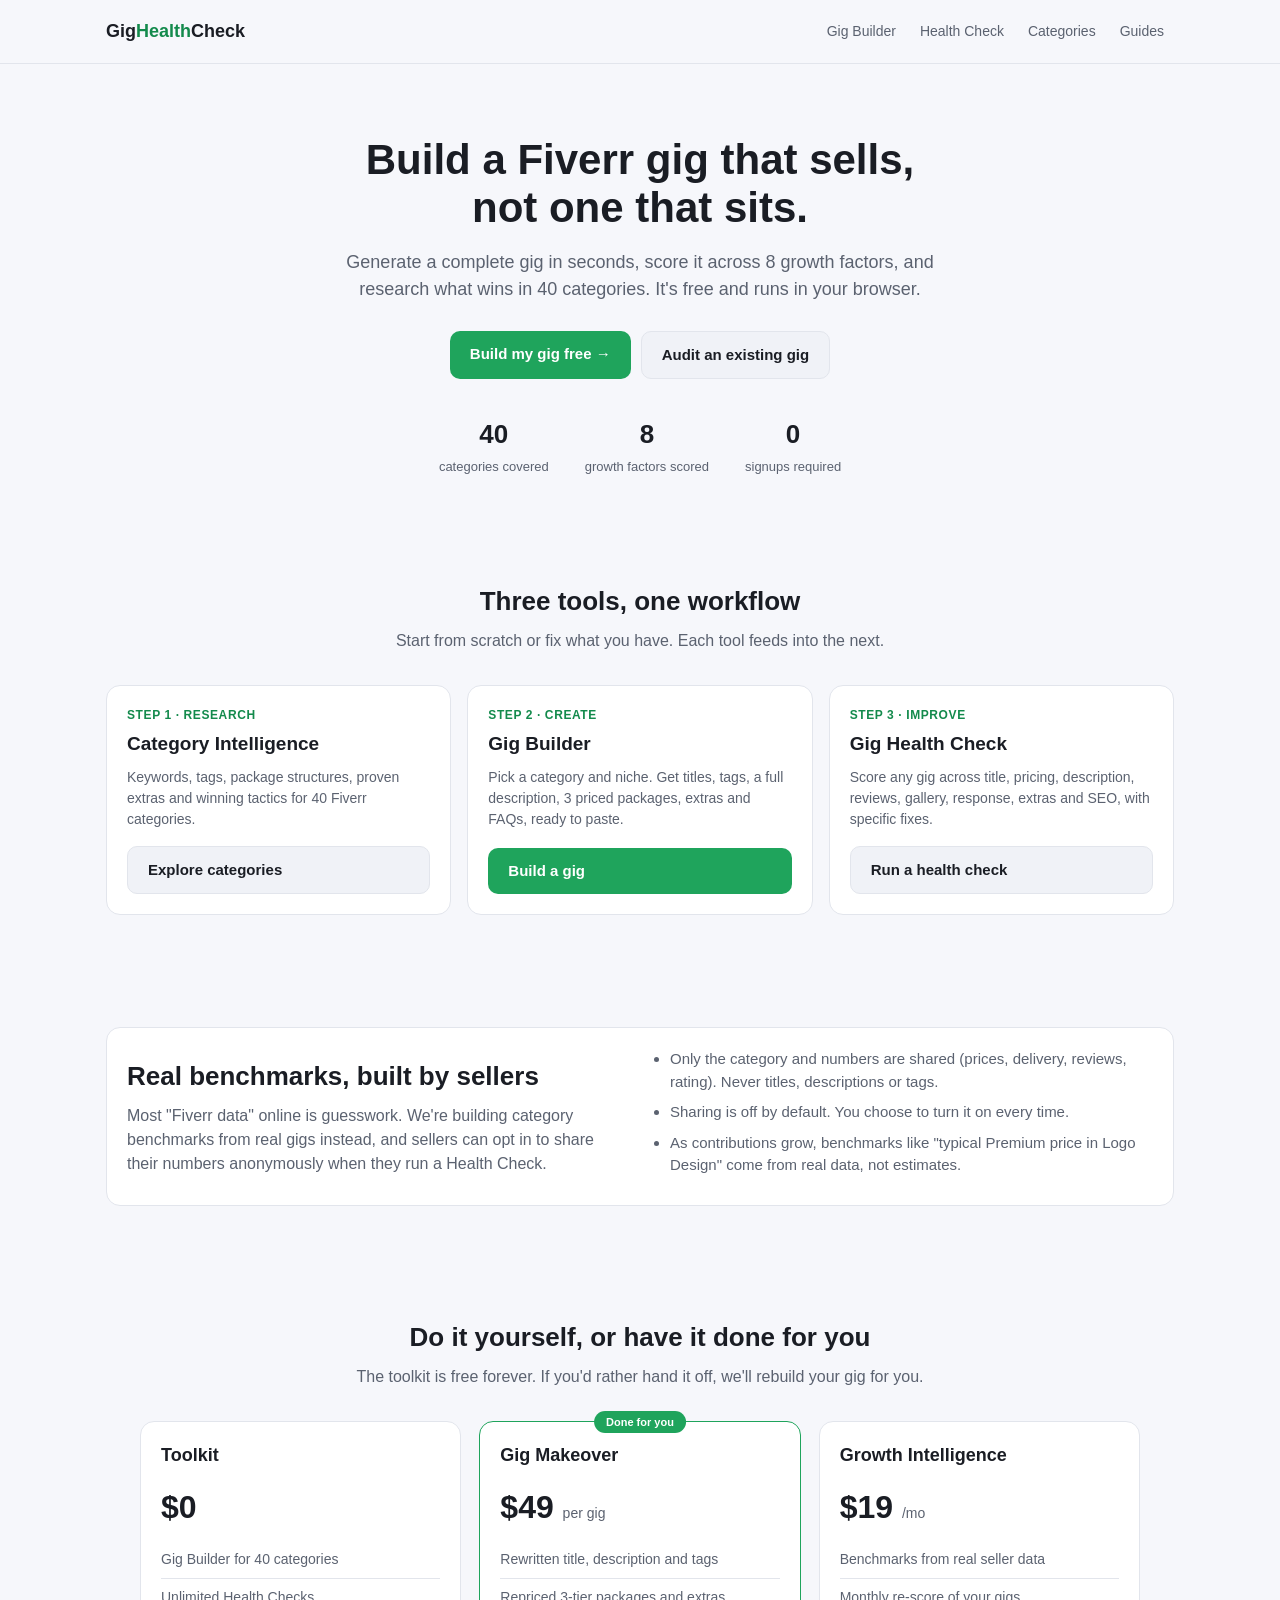
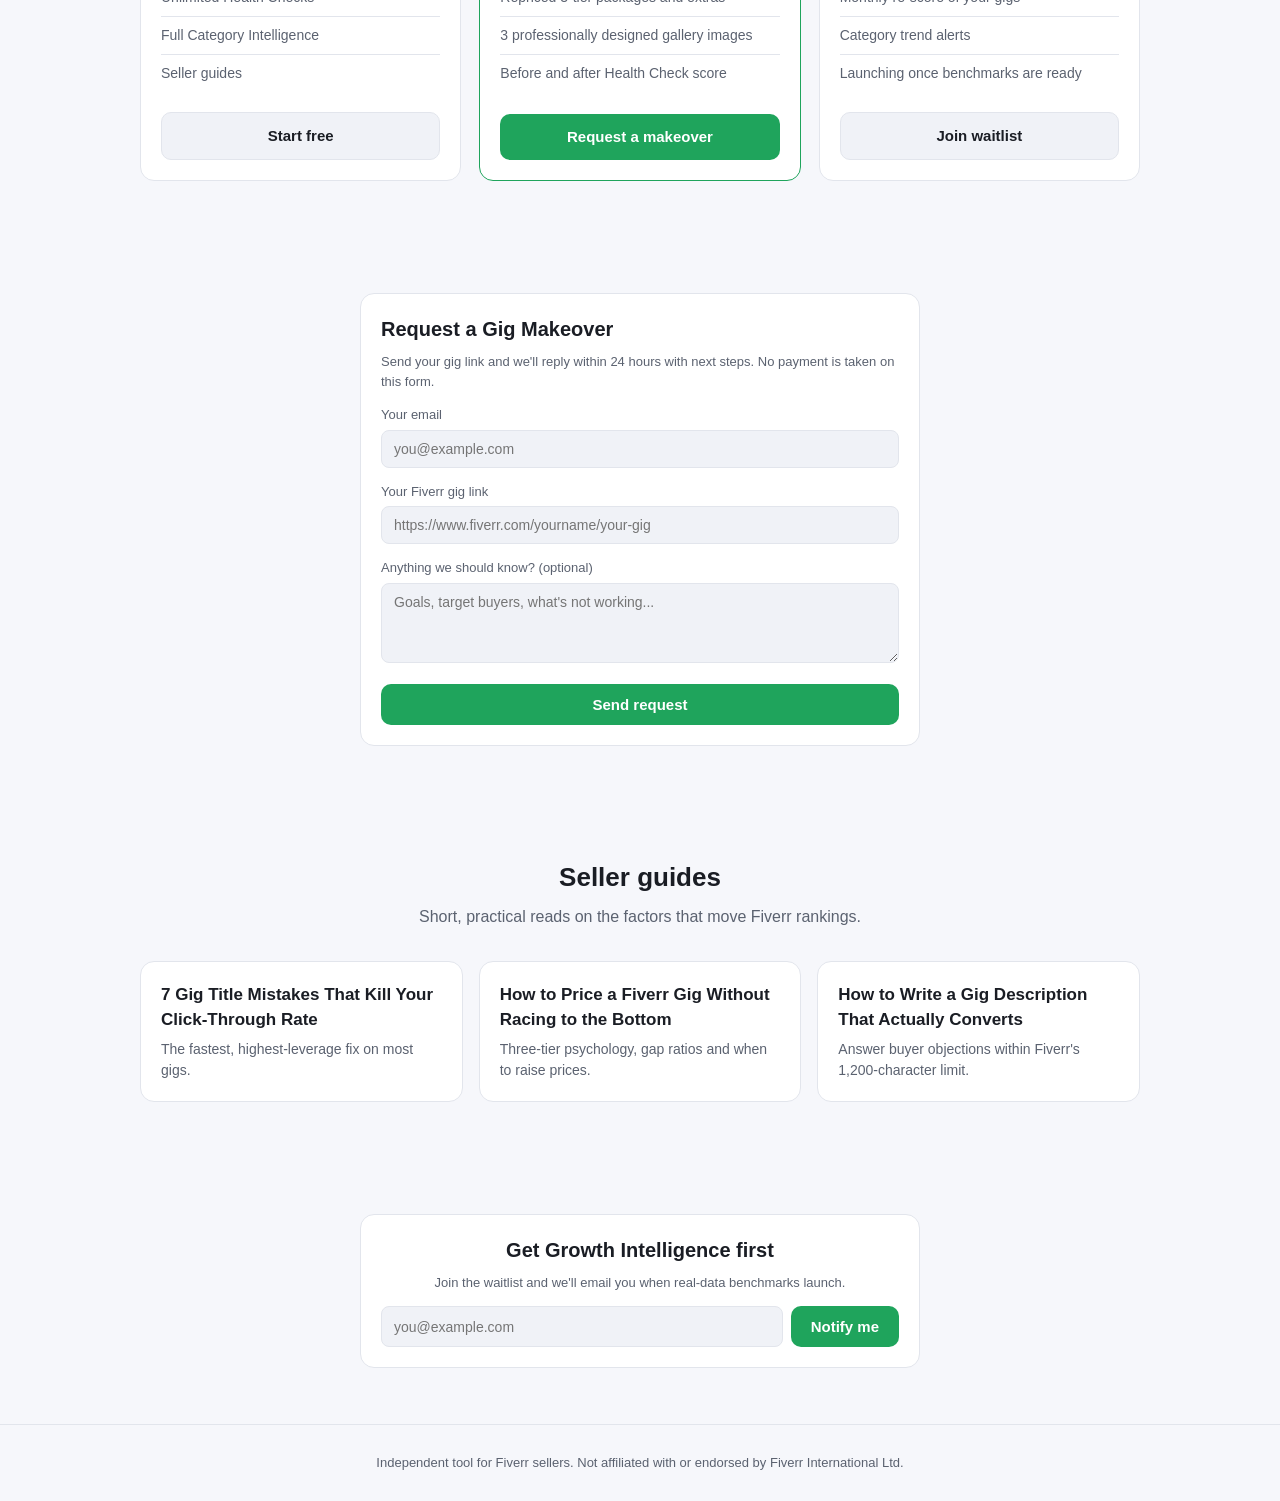
==== index.html @ a3f9010e "Add gig description guide and score descriptions by Fiverr's 1,200-char limit - blog/how-to-write-a-" ====
<!doctype html>
<html lang="en">
<head>
<meta charset="utf-8">
<meta name="viewport" content="width=device-width, initial-scale=1">
<title>Fiverr Seller Toolkit — Build, Audit & Grow Your Gigs</title>
<meta name="description" content="Free Fiverr seller toolkit: generate a complete gig in seconds, audit it across 8 growth dimensions, and research 40 categories. Or get a done-for-you Gig Makeover.">
<link rel="stylesheet" href="assets/site.css">
<style>
  .hero{padding:72px 0 48px;text-align:center}
  .hero h1{font-size:42px;margin:0 0 16px;line-height:1.15}
  .hero p{color:var(--muted);font-size:18px;max-width:640px;margin:0 auto 28px}
  .hero-ctas{display:flex;gap:10px;justify-content:center;flex-wrap:wrap}
  .stats{display:flex;justify-content:center;gap:36px;flex-wrap:wrap;margin-top:36px}
  .stats div{text-align:center}
  .stats b{display:block;font-size:26px}
  .stats span{color:var(--muted);font-size:13px}
  section{padding:56px 0}
  h2{font-size:26px;text-align:center;margin:0 0 8px}
  .section-sub{color:var(--muted);text-align:center;max-width:580px;margin:0 auto 32px}
  .tools{display:grid;grid-template-columns:repeat(3,minmax(0,1fr));gap:16px}
  @media (max-width:860px){.tools{grid-template-columns:minmax(0,1fr)}}
  .tool-card{display:flex;flex-direction:column}
  .tool-card .step{font-size:12px;color:var(--accent-2);font-weight:700;text-transform:uppercase;letter-spacing:.05em}
  .tool-card h3{margin:6px 0 8px;font-size:19px}
  .tool-card p{color:var(--muted);font-size:14px;margin:0 0 16px;flex:1}
  .data-band{display:grid;grid-template-columns:minmax(0,1fr) minmax(0,1fr);gap:24px;align-items:center}
  @media (max-width:860px){.data-band{grid-template-columns:minmax(0,1fr)}}
  .data-band h2{text-align:left}
  .data-band ul{margin:0;padding-left:18px;color:var(--muted);font-size:15px}
  .data-band li{margin-bottom:8px}
  .pricing{display:grid;grid-template-columns:repeat(3,minmax(0,1fr));gap:18px;max-width:1000px;margin:0 auto}
  @media (max-width:860px){.pricing{grid-template-columns:minmax(0,1fr)}}
  .plan{display:flex;flex-direction:column;position:relative}
  .plan.featured{border-color:var(--accent)}
  .plan .badge{position:absolute;top:-11px;left:50%;transform:translateX(-50%);background:var(--accent);color:var(--on-accent);font-size:11px;font-weight:700;padding:3px 12px;border-radius:999px;white-space:nowrap}
  .plan h3{margin:0 0 4px;font-size:18px}
  .price{font-size:32px;font-weight:800;margin:10px 0}
  .price small{font-size:14px;color:var(--muted);font-weight:400}
  .plan ul{list-style:none;padding:0;margin:0 0 20px;flex:1}
  .plan li{padding:8px 0;border-top:1px solid var(--border);color:var(--muted);font-size:14px}
  .plan li:first-child{border-top:0}
  .plan .btn{text-align:center}
  .form-card{max-width:560px;margin:0 auto}
  .form-card h2{text-align:left;font-size:20px}
  .inline-form{display:flex;gap:8px;margin-top:14px;flex-wrap:wrap}
  .inline-form input{flex:1;min-width:200px}
  .guides{display:grid;grid-template-columns:repeat(3,minmax(0,1fr));gap:16px;max-width:1000px;margin:0 auto}
  @media (max-width:760px){.guides{grid-template-columns:minmax(0,1fr)}}
  .guide{text-decoration:none;color:var(--text)}
  .guide:hover{border-color:var(--accent)}
  .guide h3{margin:0 0 6px;font-size:17px}
  .guide p{margin:0;color:var(--muted);font-size:14px}
  @media (max-width:600px){.hero h1{font-size:32px}.hero h1 br{display:none}.hero p{font-size:16px}}
</style>
</head>
<body>
<header class="site-header">
  <div class="wrap">
    <a href="index.html" class="brand">Gig<span>Health</span>Check</a>
    <nav class="site-nav">
      <a href="builder.html">Gig Builder</a>
      <a href="tool.html">Health Check</a>
      <a href="categories.html">Categories</a>
      <a href="#guides">Guides</a>
    </nav>
  </div>
</header>

<div class="hero">
  <div class="wrap">
    <h1>Build a Fiverr gig that sells,<br>not one that sits.</h1>
    <p>Generate a complete gig in seconds, score it across 8 growth factors, and research what wins in 40 categories. It's free and runs in your browser.</p>
    <div class="hero-ctas">
      <a class="btn" href="builder.html">Build my gig free →</a>
      <a class="btn btn-ghost" href="tool.html">Audit an existing gig</a>
    </div>
    <div class="stats">
      <div><b>40</b><span>categories covered</span></div>
      <div><b>8</b><span>growth factors scored</span></div>
      <div><b>0</b><span>signups required</span></div>
    </div>
  </div>
</div>

<section>
  <div class="wrap">
    <h2>Three tools, one workflow</h2>
    <p class="section-sub">Start from scratch or fix what you have. Each tool feeds into the next.</p>
    <div class="tools">
      <div class="card tool-card">
        <span class="step">Step 1 · Research</span>
        <h3>Category Intelligence</h3>
        <p>Keywords, tags, package structures, proven extras and winning tactics for 40 Fiverr categories.</p>
        <a class="btn btn-ghost" href="categories.html">Explore categories</a>
      </div>
      <div class="card tool-card">
        <span class="step">Step 2 · Create</span>
        <h3>Gig Builder</h3>
        <p>Pick a category and niche. Get titles, tags, a full description, 3 priced packages, extras and FAQs, ready to paste.</p>
        <a class="btn" href="builder.html">Build a gig</a>
      </div>
      <div class="card tool-card">
        <span class="step">Step 3 · Improve</span>
        <h3>Gig Health Check</h3>
        <p>Score any gig across title, pricing, description, reviews, gallery, response, extras and SEO, with specific fixes.</p>
        <a class="btn btn-ghost" href="tool.html">Run a health check</a>
      </div>
    </div>
  </div>
</section>

<section>
  <div class="wrap">
    <div class="card data-band">
      <div>
        <h2>Real benchmarks, built by sellers</h2>
        <p class="muted" style="margin:0">Most "Fiverr data" online is guesswork. We're building category benchmarks from real gigs instead, and sellers can opt in to share their numbers anonymously when they run a Health Check.</p>
      </div>
      <ul>
        <li>Only the category and numbers are shared (prices, delivery, reviews, rating). Never titles, descriptions or tags.</li>
        <li>Sharing is off by default. You choose to turn it on every time.</li>
        <li>As contributions grow, benchmarks like "typical Premium price in Logo Design" come from real data, not estimates.</li>
      </ul>
    </div>
  </div>
</section>

<section id="pricing">
  <div class="wrap">
    <h2>Do it yourself, or have it done for you</h2>
    <p class="section-sub">The toolkit is free forever. If you'd rather hand it off, we'll rebuild your gig for you.</p>
    <div class="pricing">
      <div class="card plan">
        <h3>Toolkit</h3>
        <div class="price">$0</div>
        <ul>
          <li>Gig Builder for 40 categories</li>
          <li>Unlimited Health Checks</li>
          <li>Full Category Intelligence</li>
          <li>Seller guides</li>
        </ul>
        <a class="btn btn-ghost" href="builder.html">Start free</a>
      </div>
      <div class="card plan featured">
        <span class="badge">Done for you</span>
        <h3>Gig Makeover</h3>
        <div class="price">$49 <small>per gig</small></div>
        <ul>
          <li>Rewritten title, description and tags</li>
          <li>Repriced 3-tier packages and extras</li>
          <li>3 professionally designed gallery images</li>
          <li>Before and after Health Check score</li>
        </ul>
        <a class="btn" href="#makeover">Request a makeover</a>
      </div>
      <div class="card plan">
        <h3>Growth Intelligence</h3>
        <div class="price">$19 <small>/mo</small></div>
        <ul>
          <li>Benchmarks from real seller data</li>
          <li>Monthly re-score of your gigs</li>
          <li>Category trend alerts</li>
          <li>Launching once benchmarks are ready</li>
        </ul>
        <a class="btn btn-ghost" href="#capture">Join waitlist</a>
      </div>
    </div>
  </div>
</section>

<section id="makeover">
  <div class="wrap">
    <div class="card form-card">
      <h2>Request a Gig Makeover</h2>
      <p class="muted small" style="margin:6px 0 0">Send your gig link and we'll reply within 24 hours with next steps. No payment is taken on this form.</p>
      <form action="https://formsubmit.co/infosahariyaislam@gmail.com" method="POST">
        <input type="hidden" name="_subject" value="New Gig Makeover request">
        <input type="hidden" name="_captcha" value="false">
        <input type="hidden" name="_template" value="table">
        <label for="mk-email">Your email</label>
        <input id="mk-email" type="email" name="email" placeholder="you@example.com" required>
        <label for="mk-gig">Your Fiverr gig link</label>
        <input id="mk-gig" type="url" name="gig_url" placeholder="https://www.fiverr.com/yourname/your-gig" required>
        <label for="mk-notes">Anything we should know? <span class="muted">(optional)</span></label>
        <textarea id="mk-notes" name="notes" style="min-height:80px" placeholder="Goals, target buyers, what's not working..."></textarea>
        <button type="submit" class="btn" style="width:100%;margin-top:14px">Send request</button>
      </form>
    </div>
  </div>
</section>

<section id="guides">
  <div class="wrap">
    <h2>Seller guides</h2>
    <p class="section-sub">Short, practical reads on the factors that move Fiverr rankings.</p>
    <div class="guides">
      <a class="card guide" href="blog/gig-title-mistakes.html">
        <h3>7 Gig Title Mistakes That Kill Your Click-Through Rate</h3>
        <p>The fastest, highest-leverage fix on most gigs.</p>
      </a>
      <a class="card guide" href="blog/pricing-without-race-to-bottom.html">
        <h3>How to Price a Fiverr Gig Without Racing to the Bottom</h3>
        <p>Three-tier psychology, gap ratios and when to raise prices.</p>
      </a>
      <a class="card guide" href="blog/how-to-write-a-fiverr-gig-description.html">
        <h3>How to Write a Gig Description That Actually Converts</h3>
        <p>Answer buyer objections within Fiverr's 1,200-character limit.</p>
      </a>
    </div>
  </div>
</section>

<section id="capture">
  <div class="wrap">
    <div class="card form-card" style="text-align:center">
      <h2 style="text-align:center">Get Growth Intelligence first</h2>
      <p class="muted small" style="margin:6px 0 0">Join the waitlist and we'll email you when real-data benchmarks launch.</p>
      <form class="inline-form" action="https://formsubmit.co/infosahariyaislam@gmail.com" method="POST">
        <input type="hidden" name="_subject" value="New Gig Health Check waitlist signup">
        <input type="hidden" name="_captcha" value="false">
        <input type="hidden" name="_template" value="table">
        <input type="email" name="email" placeholder="you@example.com" required aria-label="Email address">
        <button type="submit" class="btn">Notify me</button>
      </form>
    </div>
  </div>
</section>

<footer class="site-footer">
  <div class="wrap">Independent tool for Fiverr sellers. Not affiliated with or endorsed by Fiverr International Ltd.</div>
</footer>
<script data-goatcounter="https://gighealthcheck.goatcounter.com/count" async src="//gc.zgo.at/count.js"></script>
</body>
</html>
---- assets/site.css ----
:root{
  --bg:#0b0d12; --panel:#12151c; --panel-2:#181c25; --border:#242a36;
  --text:#e7eaf1; --muted:#9aa3b2; --accent:#33d17a; --accent-2:#1ee8a7;
  --warn:#f5a623; --bad:#f0505a; --on-accent:#06120b; --radius:14px;
}
@media (prefers-color-scheme: light){
  :root{ --bg:#f6f7fb; --panel:#ffffff; --panel-2:#f0f2f7; --border:#e2e5ec; --text:#1a1d24; --muted:#5b6270; --accent:#1fa45c; --accent-2:#138a4c; --on-accent:#ffffff; }
}
*{box-sizing:border-box}
html,body{overflow-x:hidden}
body{margin:0;background:var(--bg);color:var(--text);font-family:-apple-system,BlinkMacSystemFont,"Segoe UI",Roboto,Helvetica,Arial,sans-serif;line-height:1.5}
a{color:var(--accent-2)}
.wrap{max-width:1100px;margin:0 auto;padding:0 16px}

.site-header{border-bottom:1px solid var(--border);padding:14px 0}
.site-header .wrap{display:flex;justify-content:space-between;align-items:center;gap:12px;flex-wrap:wrap}
.brand{font-weight:700;font-size:18px;text-decoration:none;color:var(--text)}
.brand span{color:var(--accent-2)}
.site-nav{display:flex;gap:4px;flex-wrap:wrap}
.site-nav a{color:var(--muted);text-decoration:none;font-size:14px;padding:7px 10px;border-radius:8px}
.site-nav a:hover{color:var(--text);background:var(--panel-2)}
.site-nav a.active{color:var(--text);background:var(--panel-2)}

.btn{display:inline-block;background:var(--accent);color:var(--on-accent);padding:12px 20px;border-radius:10px;font-weight:700;text-decoration:none;font-size:15px;border:0;cursor:pointer;font-family:inherit}
.btn:hover{background:var(--accent-2)}
.btn-ghost{background:var(--panel-2);color:var(--text);border:1px solid var(--border)}
.btn-ghost:hover{background:var(--panel);}
.btn-sm{padding:6px 12px;font-size:13px;border-radius:8px}

.page{padding:32px 0 80px}
.page h1{font-size:30px;margin:0 0 6px;line-height:1.2}
.sub{color:var(--muted);margin:0 0 24px;font-size:15px;max-width:720px}
.muted{color:var(--muted)}
.small{font-size:13px}

.card{background:var(--panel);border:1px solid var(--border);border-radius:var(--radius);padding:20px}
.grid-2{display:grid;grid-template-columns:minmax(0,380px) minmax(0,1fr);gap:20px;align-items:start}
@media (max-width:860px){.grid-2{grid-template-columns:minmax(0,1fr)}}

label{display:block;font-size:13px;color:var(--muted);margin:14px 0 5px}
input,textarea,select{width:100%;padding:10px 12px;background:var(--panel-2);border:1px solid var(--border);border-radius:8px;color:var(--text);font-size:14px;font-family:inherit}
textarea{min-height:120px;resize:vertical}
.checkrow{display:flex;align-items:flex-start;gap:8px;margin-top:12px}
.checkrow input{width:auto;margin-top:3px}
.checkrow label{margin:0}

.section-title{font-size:13px;text-transform:uppercase;letter-spacing:.05em;color:var(--muted);margin:0 0 10px;font-weight:600}
.out-block{border-top:1px solid var(--border);padding:18px 0}
.out-block:first-child{border-top:0;padding-top:0}
.out-head{display:flex;justify-content:space-between;align-items:center;gap:10px;margin-bottom:10px}
.out-head h3{margin:0;font-size:16px}

.chips{display:flex;flex-wrap:wrap;gap:6px}
.chip{background:var(--panel-2);border:1px solid var(--border);border-radius:999px;padding:4px 10px;font-size:13px}
.chip.on{border-color:var(--accent);color:var(--accent-2)}

.list{margin:0;padding-left:18px}
.list li{margin-bottom:6px;font-size:14px}
.title-row{display:flex;justify-content:space-between;gap:10px;align-items:center;padding:8px 10px;border:1px solid var(--border);border-radius:8px;margin-bottom:6px;background:var(--panel-2);font-size:14px}
.len{font-size:12px;color:var(--muted);white-space:nowrap}
.len.ok{color:var(--accent-2)}
.len.warn{color:var(--warn)}

.pre{white-space:pre-wrap;background:var(--panel-2);border:1px solid var(--border);border-radius:8px;padding:14px;font-size:14px;line-height:1.6;font-family:inherit;margin:0}

.table-wrap{overflow-x:auto}
table{width:100%;border-collapse:collapse;font-size:14px}
th,td{text-align:left;padding:10px;border:1px solid var(--border);vertical-align:top}
th{background:var(--panel-2);color:var(--muted);font-weight:600}
td.num{white-space:nowrap}

.note{font-size:13px;color:var(--muted);background:var(--panel-2);border:1px dashed var(--border);border-radius:8px;padding:10px 12px;margin-top:10px}
.empty{color:var(--muted);text-align:center;padding:40px 10px}

.site-footer{padding:28px 0;color:var(--muted);font-size:13px;border-top:1px solid var(--border);text-align:center}
.site-footer a{color:var(--muted)}
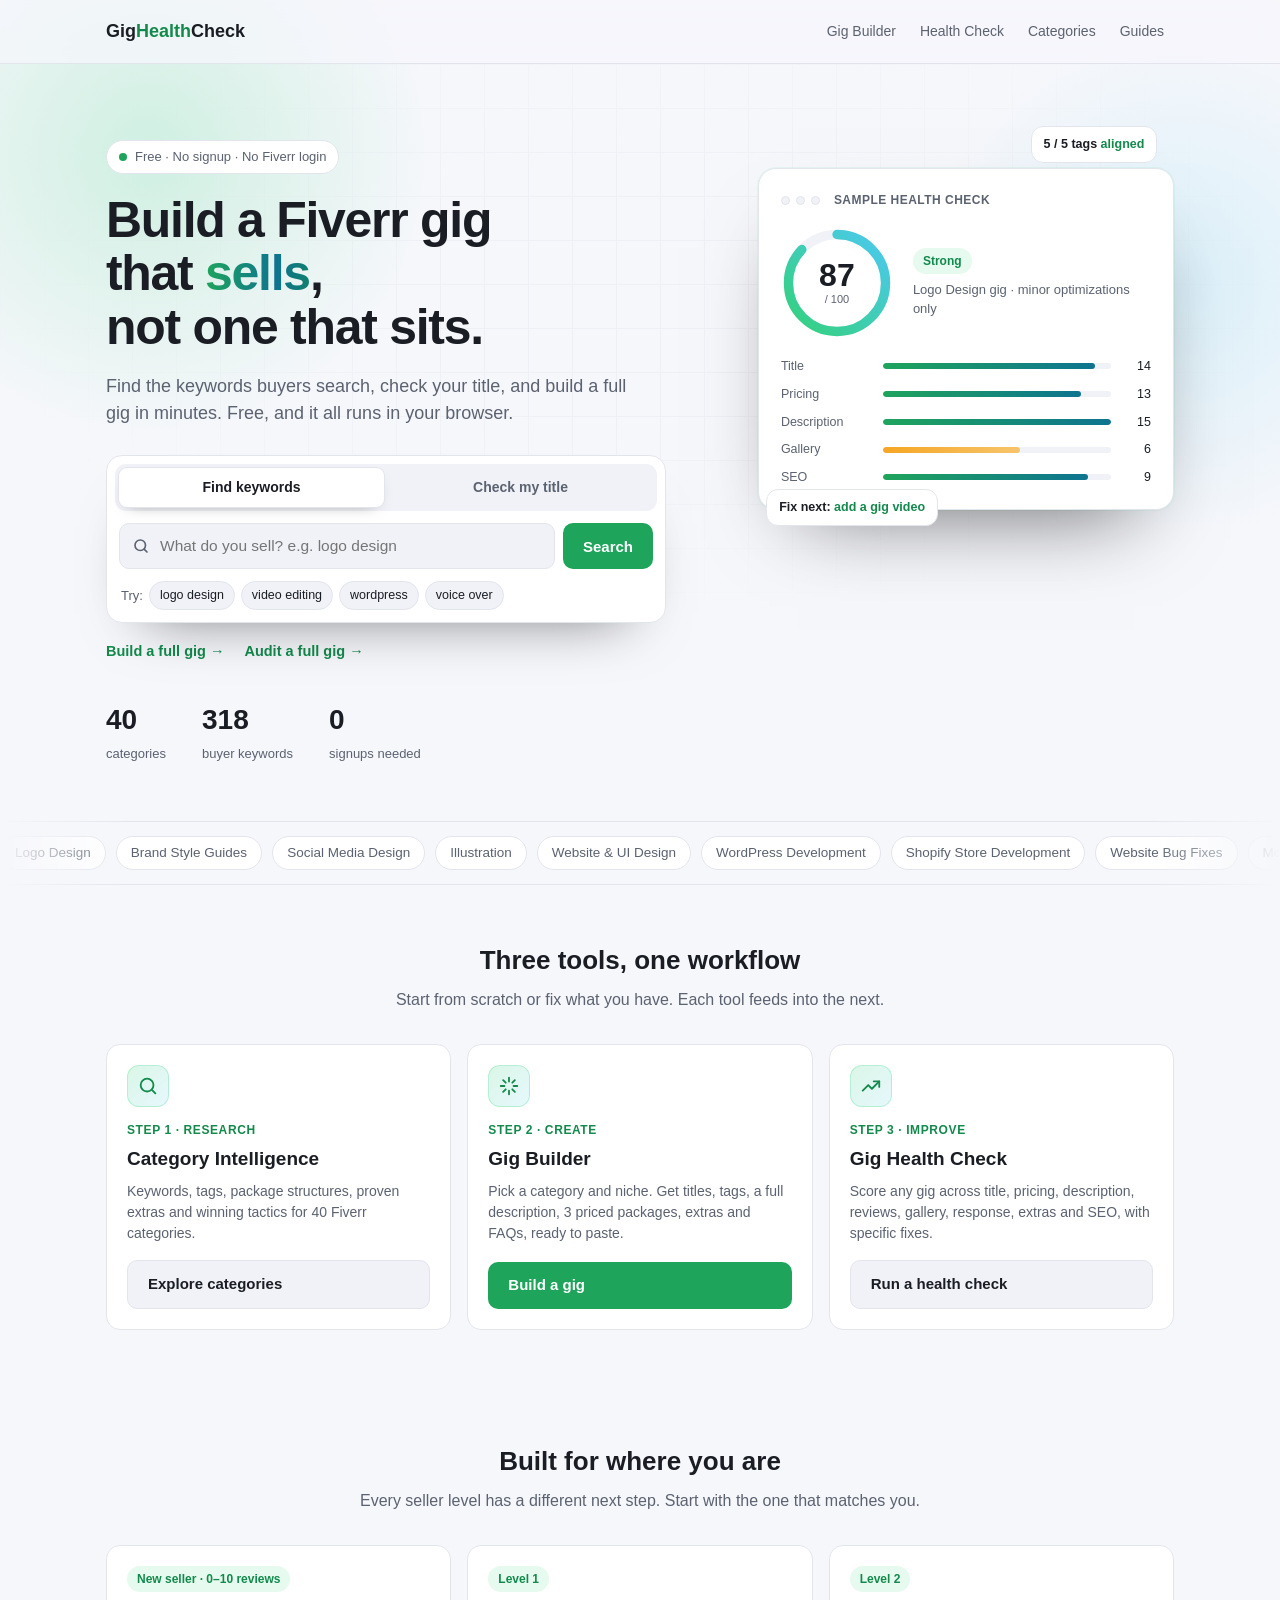
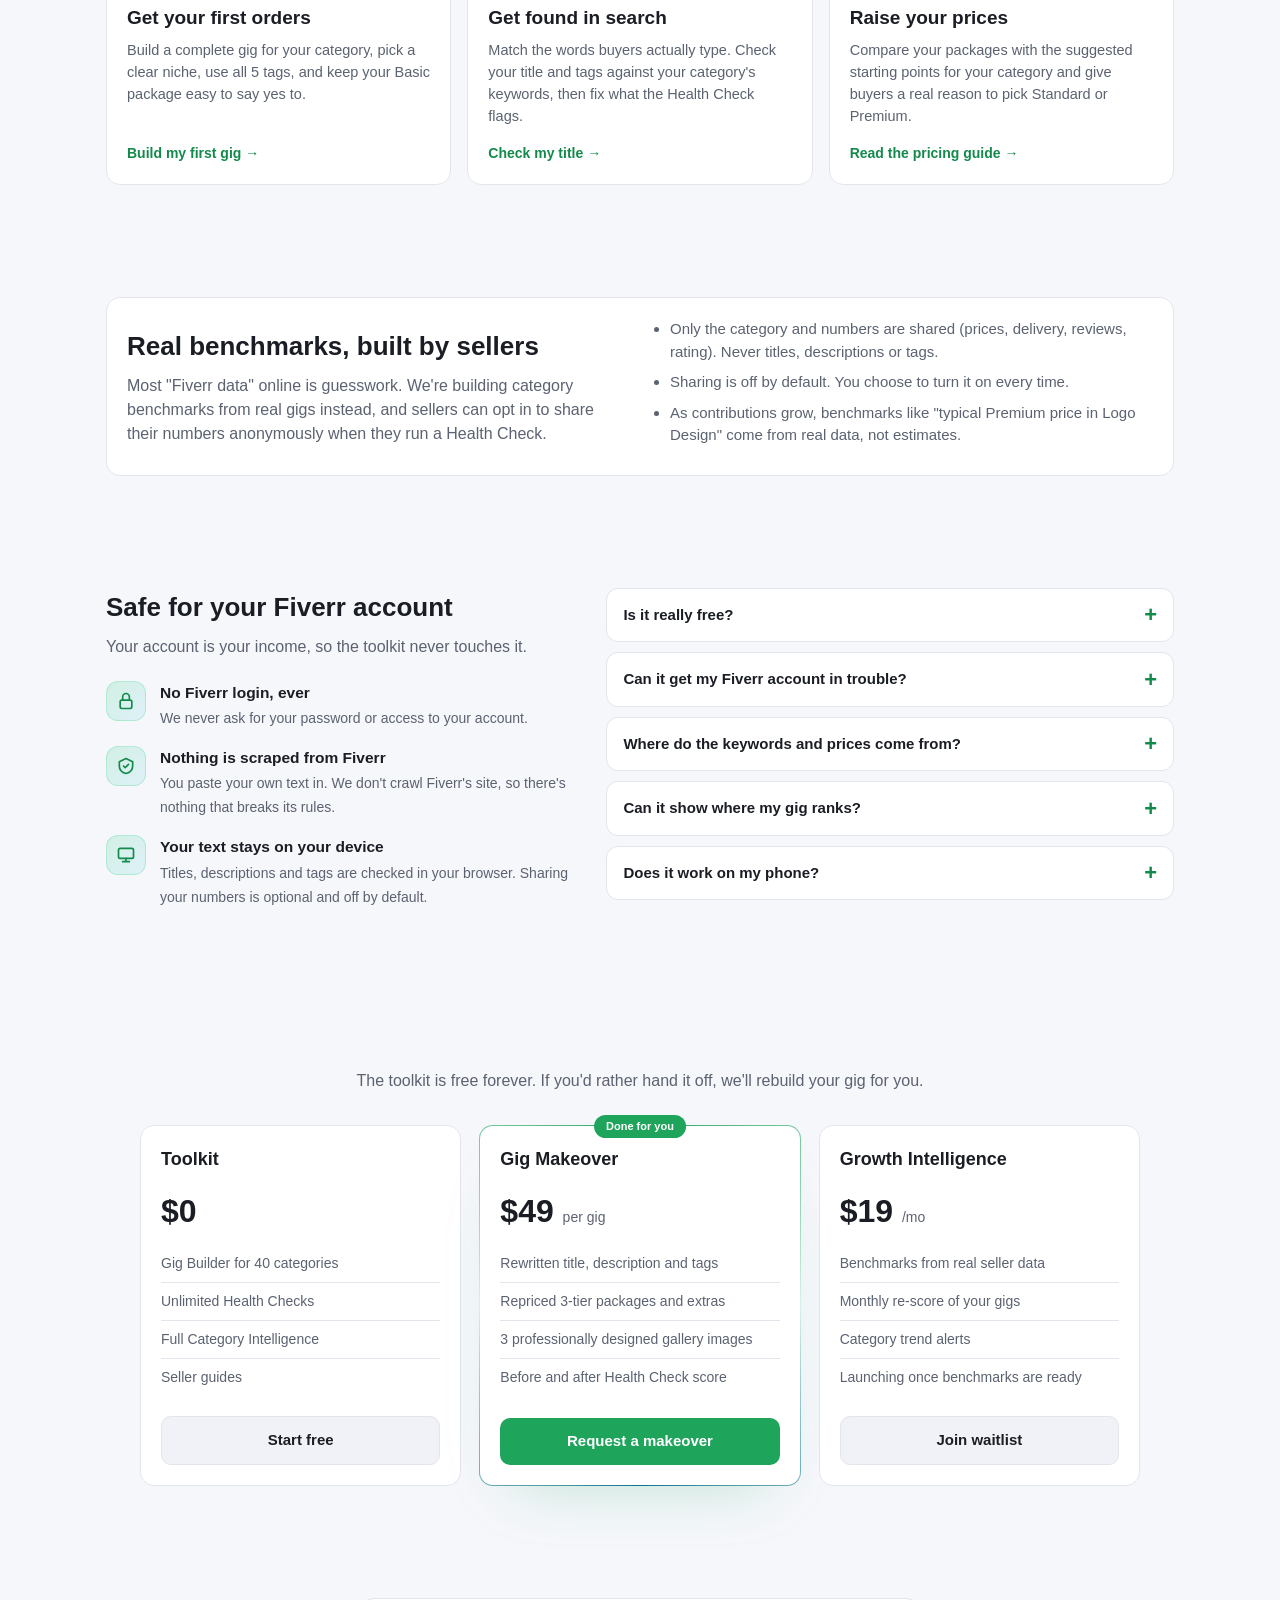
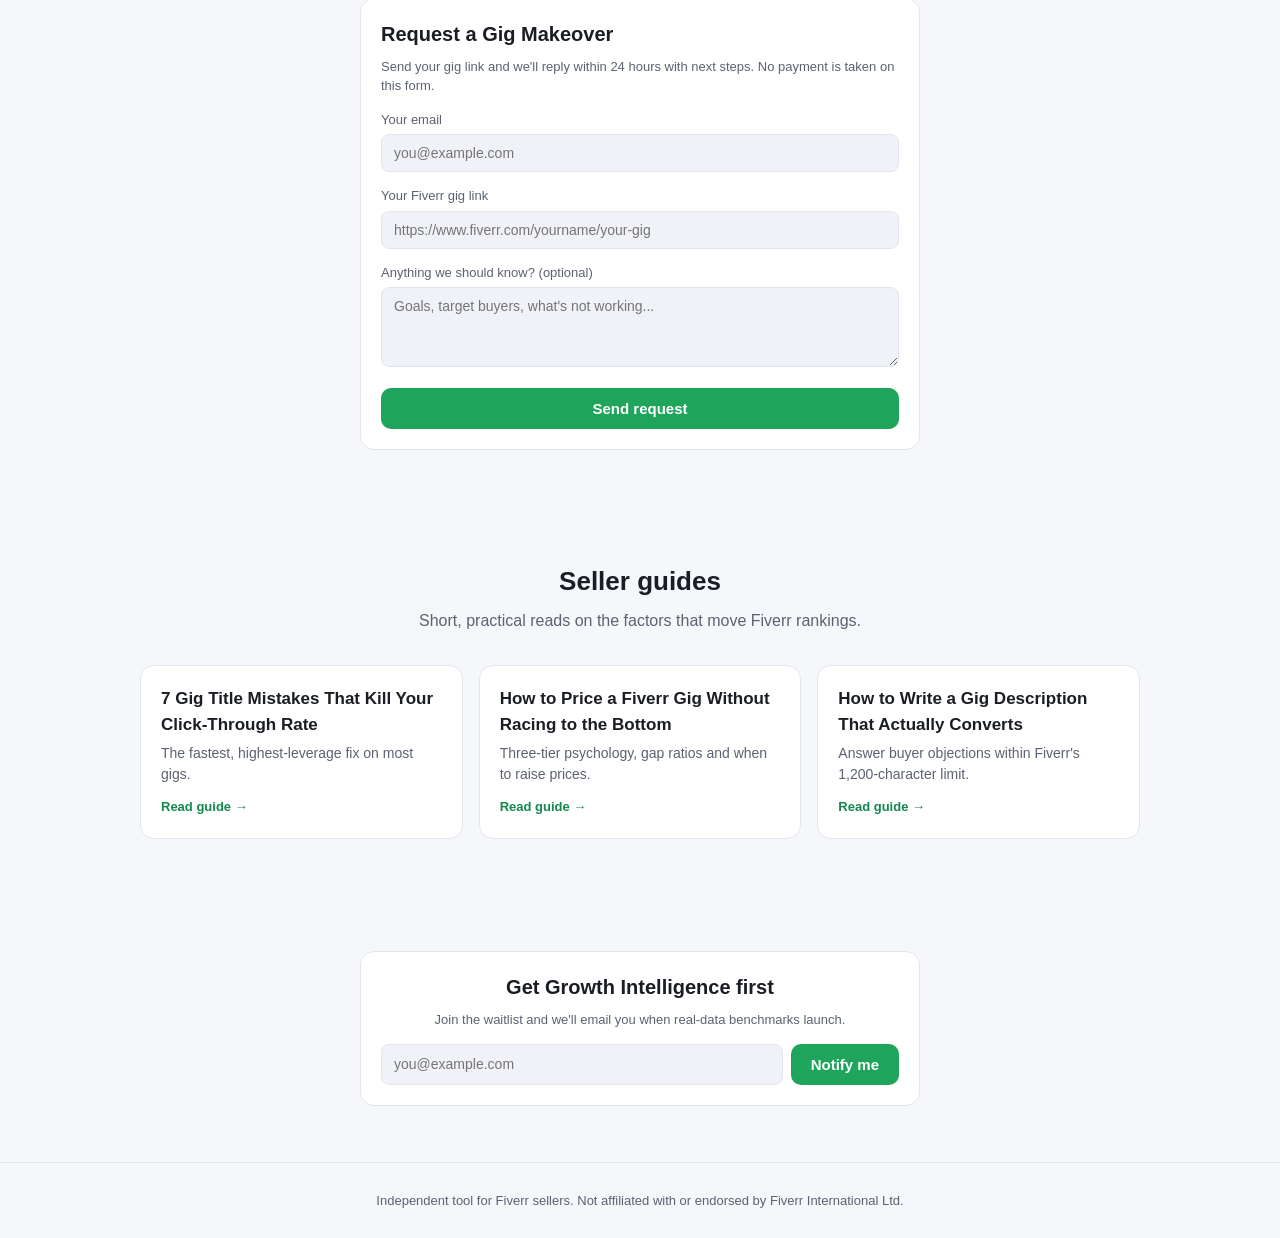
==== commit 242340b2: "Homepage v3: search-first hero, title checker, trust + FAQ, motion - Hero "Find keywords": autocompl" ====
--- a/index.html
+++ b/index.html
@@ -5,16 +5,88 @@
 <meta name="viewport" content="width=device-width, initial-scale=1">
 <title>Fiverr Seller Toolkit — Build, Audit & Grow Your Gigs</title>
 <meta name="description" content="Free Fiverr seller toolkit: generate a complete gig in seconds, audit it across 8 growth dimensions, and research 40 categories. Or get a done-for-you Gig Makeover.">
+<script type="application/ld+json">
+{"@context":"https://schema.org","@type":"FAQPage","mainEntity":[
+{"@type":"Question","name":"Is it really free?","acceptedAnswer":{"@type":"Answer","text":"Yes. The Gig Builder, Health Check and Category Intelligence are free, with no signup and no daily limit. The Gig Makeover is an optional paid service."}},
+{"@type":"Question","name":"Can it get my Fiverr account in trouble?","acceptedAnswer":{"@type":"Answer","text":"No. You copy and paste text into our tools. We never log in to Fiverr and never collect data from it."}},
+{"@type":"Question","name":"Where do the keywords and prices come from?","acceptedAnswer":{"@type":"Answer","text":"From a dataset of 40 categories we put together as guidance. Prices are suggested starting points, not live Fiverr data, so always compare with the top gigs in your category."}},
+{"@type":"Question","name":"Can it show where my gig ranks?","acceptedAnswer":{"@type":"Answer","text":"Not yet. Rank checking needs Fiverr data we won't scrape. Instead, we're building benchmarks from sellers who choose to share their numbers."}},
+{"@type":"Question","name":"Does it work on my phone?","acceptedAnswer":{"@type":"Answer","text":"Yes. Every tool works on mobile, with nothing to install."}}
+]}
+</script>
 <link rel="stylesheet" href="assets/site.css">
+<script>document.documentElement.classList.add('js')</script>
+<script src="assets/motion.js" defer></script>
 <style>
-  .hero{padding:72px 0 48px;text-align:center}
-  .hero h1{font-size:42px;margin:0 0 16px;line-height:1.15}
-  .hero p{color:var(--muted);font-size:18px;max-width:640px;margin:0 auto 28px}
-  .hero-ctas{display:flex;gap:10px;justify-content:center;flex-wrap:wrap}
-  .stats{display:flex;justify-content:center;gap:36px;flex-wrap:wrap;margin-top:36px}
-  .stats div{text-align:center}
-  .stats b{display:block;font-size:26px}
+  .hero{position:relative;padding:76px 0 56px;isolation:isolate}
+  .hero::before,.hero::after{content:"";position:absolute;z-index:-1;border-radius:50%;pointer-events:none;animation:drift 18s ease-in-out infinite}
+  .hero::before{width:620px;height:620px;top:-220px;left:-160px;background:radial-gradient(circle,rgba(51,209,122,.20),transparent 65%)}
+  .hero::after{width:560px;height:560px;top:-60px;right:-180px;background:radial-gradient(circle,rgba(76,201,240,.16),transparent 65%);animation-delay:-9s}
+  .hero-grid-bg{position:absolute;inset:0;z-index:-1;pointer-events:none;background-image:linear-gradient(var(--border) 1px,transparent 1px),linear-gradient(90deg,var(--border) 1px,transparent 1px);background-size:44px 44px;opacity:.35;-webkit-mask-image:radial-gradient(ellipse 70% 60% at 50% 30%,#000 30%,transparent 75%);mask-image:radial-gradient(ellipse 70% 60% at 50% 30%,#000 30%,transparent 75%)}
+  .hero-layout{display:grid;grid-template-columns:minmax(0,1.25fr) minmax(0,.85fr);gap:40px;align-items:start}
+  @media (min-width:901px){.hero-visual{padding-top:28px}}
+  @media (max-width:900px){.hero-layout{grid-template-columns:minmax(0,1fr);text-align:center}}
+  .eyebrow{display:inline-flex;align-items:center;gap:8px;padding:6px 12px;border:1px solid var(--border);background:var(--panel);border-radius:999px;font-size:13px;color:var(--muted);margin-bottom:20px}
+  .eyebrow i{width:8px;height:8px;border-radius:50%;background:var(--accent);animation:pulse 2s infinite}
+  .hero h1{font-size:clamp(34px,3.9vw,50px);margin:0 0 18px;line-height:1.08;letter-spacing:-.025em}
+  .hero h1 .nw{white-space:nowrap}
+  .grad{background:linear-gradient(90deg,var(--accent),var(--accent-3),var(--accent-2),var(--accent));background-size:200% auto;-webkit-background-clip:text;background-clip:text;color:transparent;animation:shimmer 6s linear infinite}
+  .hero p.lede{color:var(--muted);font-size:18px;max-width:540px;margin:0 0 28px}
+  .hero-ctas{display:flex;gap:10px;flex-wrap:wrap}
+  .stats{display:flex;gap:36px;flex-wrap:wrap;margin-top:36px}
+  .stats b{display:block;font-size:28px;font-variant-numeric:tabular-nums}
   .stats span{color:var(--muted);font-size:13px}
+  @media (max-width:900px){.hero h1{font-size:42px}.hero p.lede{margin-left:auto;margin-right:auto}.hero-ctas,.stats{justify-content:center}}
+  .js .hero-copy>*{animation:rise .7s var(--ease) both}
+  .js .hero-copy>*:nth-child(2){animation-delay:.08s}
+  .js .hero-copy>*:nth-child(3){animation-delay:.16s}
+  .js .hero-copy>*:nth-child(4){animation-delay:.24s}
+  .js .hero-copy>*:nth-child(5){animation-delay:.32s}
+  .js .hero-copy>*:nth-child(6){animation-delay:.4s}
+
+  /* Animated sample report */
+  .hero-visual{position:relative;perspective:1200px}
+  .js .hero-visual{animation:rise .9s var(--ease) .25s both}
+  .mock{position:relative;padding:22px;border-radius:18px;box-shadow:0 40px 80px -40px rgba(0,0,0,.6),0 0 0 1px rgba(51,209,122,.08);animation:float 7s ease-in-out infinite;text-align:left;max-width:420px;margin:0 auto}
+  .mock-head{display:flex;align-items:center;gap:6px;margin-bottom:18px}
+  .mock-head i{width:9px;height:9px;border-radius:50%;background:var(--panel-2);border:1px solid var(--border)}
+  .mock-head span{margin-left:8px;font-size:12px;color:var(--muted);font-weight:600;letter-spacing:.04em;text-transform:uppercase}
+  .mock-top{display:flex;align-items:center;gap:20px;margin-bottom:18px}
+  .ring{position:relative;width:112px;height:112px;flex:none}
+  .ring svg{width:100%;height:100%;transform:rotate(-90deg)}
+  .ring circle{fill:none;stroke-width:10}
+  .ring .bg{stroke:var(--panel-2)}
+  .ring .fg{stroke:url(#ringGrad);stroke-linecap:round;stroke-dasharray:326.7;stroke-dashoffset:326.7;transition:stroke-dashoffset 1.6s var(--ease) .2s}
+  .in .ring .fg{stroke-dashoffset:42.5}
+  .ring-num{position:absolute;inset:0;display:flex;flex-direction:column;align-items:center;justify-content:center}
+  .ring-num b{font-size:32px;line-height:1;font-variant-numeric:tabular-nums}
+  .ring-num span{font-size:11px;color:var(--muted)}
+  .mock-verdict{font-size:12px;font-weight:700;color:var(--accent-2);background:rgba(51,209,122,.12);padding:4px 10px;border-radius:999px;display:inline-block;margin-bottom:6px}
+  .mock-top p{margin:0;font-size:13px;color:var(--muted)}
+  .mbar{display:grid;grid-template-columns:92px minmax(0,1fr) 30px;gap:10px;align-items:center;font-size:12.5px;margin-top:9px}
+  .mbar span{color:var(--muted)}
+  .mbar em{font-style:normal;text-align:right;font-variant-numeric:tabular-nums}
+  .mbar .track{height:6px;background:var(--panel-2);border-radius:999px;overflow:hidden}
+  .mbar .track i{display:block;height:100%;width:0;border-radius:inherit;background:linear-gradient(90deg,var(--accent),var(--accent-3));transition:width 1.2s var(--ease);transition-delay:calc(.4s + var(--i) * .12s)}
+  .in .mbar .track i{width:var(--w)}
+  .mbar.low .track i{background:linear-gradient(90deg,var(--warn),#f7c46c)}
+  .float-chip{position:absolute;padding:8px 12px;border-radius:12px;font-size:12.5px;font-weight:600;background:var(--panel);border:1px solid var(--border);box-shadow:0 20px 40px -20px rgba(0,0,0,.55);animation:float 6s ease-in-out infinite;white-space:nowrap}
+  .float-chip b{color:var(--accent-2)}
+  .chip-a{top:-14px;right:4%;animation-delay:-2s}
+  .chip-b{bottom:-16px;left:2%;animation-delay:-4s}
+  @media (max-width:520px){.chip-a,.chip-b{display:none}.hero h1{font-size:34px}}
+
+  /* Category ticker */
+  .ticker{position:relative;overflow:hidden;border-block:1px solid var(--border);padding:14px 0;-webkit-mask-image:linear-gradient(90deg,transparent,#000 10%,#000 90%,transparent);mask-image:linear-gradient(90deg,transparent,#000 10%,#000 90%,transparent)}
+  .ticker-track{display:flex;gap:10px;width:max-content}
+  .js .ticker-track{animation:marquee 70s linear infinite}
+  @media (max-width:900px){.ticker{overflow-x:auto}}
+  .ticker:hover .ticker-track{animation-play-state:paused}
+  .ticker a{white-space:nowrap;font-size:13.5px;color:var(--muted);text-decoration:none;padding:6px 14px;border:1px solid var(--border);border-radius:999px;background:var(--panel);transition:color .2s,border-color .2s}
+  .ticker a:hover{color:var(--text);border-color:var(--accent)}
+
+  .tool-card .icon{width:42px;height:42px;border-radius:12px;display:grid;place-items:center;margin-bottom:14px;background:linear-gradient(135deg,rgba(51,209,122,.18),rgba(76,201,240,.14));border:1px solid rgba(51,209,122,.25)}
+  .tool-card .icon svg{width:22px;height:22px;stroke:var(--accent-2);fill:none;stroke-width:2;stroke-linecap:round;stroke-linejoin:round}
   section{padding:56px 0}
   h2{font-size:26px;text-align:center;margin:0 0 8px}
   .section-sub{color:var(--muted);text-align:center;max-width:580px;margin:0 auto 32px}
@@ -32,7 +104,7 @@
   .pricing{display:grid;grid-template-columns:repeat(3,minmax(0,1fr));gap:18px;max-width:1000px;margin:0 auto}
   @media (max-width:860px){.pricing{grid-template-columns:minmax(0,1fr)}}
   .plan{display:flex;flex-direction:column;position:relative}
-  .plan.featured{border-color:var(--accent)}
+  .plan.featured{border:1px solid transparent;background:linear-gradient(var(--panel),var(--panel)) padding-box,conic-gradient(from var(--ang),var(--accent),rgba(51,209,122,.15) 25%,var(--accent-3) 50%,rgba(51,209,122,.15) 75%,var(--accent)) border-box;animation:spin 6s linear infinite;box-shadow:0 30px 60px -35px var(--glow)}
   .plan .badge{position:absolute;top:-11px;left:50%;transform:translateX(-50%);background:var(--accent);color:var(--on-accent);font-size:11px;font-weight:700;padding:3px 12px;border-radius:999px;white-space:nowrap}
   .plan h3{margin:0 0 4px;font-size:18px}
   .price{font-size:32px;font-weight:800;margin:10px 0}
@@ -48,10 +120,98 @@
   .guides{display:grid;grid-template-columns:repeat(3,minmax(0,1fr));gap:16px;max-width:1000px;margin:0 auto}
   @media (max-width:760px){.guides{grid-template-columns:minmax(0,1fr)}}
   .guide{text-decoration:none;color:var(--text)}
-  .guide:hover{border-color:var(--accent)}
+  .guide .read{display:inline-block;margin-top:12px;font-size:13px;font-weight:600;color:var(--accent-2);transition:transform .25s var(--ease)}
+  .guide:hover .read{transform:translateX(4px)}
   .guide h3{margin:0 0 6px;font-size:17px}
   .guide p{margin:0;color:var(--muted);font-size:14px}
-  @media (max-width:600px){.hero h1{font-size:32px}.hero h1 br{display:none}.hero p{font-size:16px}}
+  @media (max-width:600px){.hero h1 br{display:none}.hero p.lede{font-size:16px}}
+
+  /* ---------- Finder: search-first hero ---------- */
+  .finder{position:relative;z-index:30;padding:8px;margin:0 0 18px;max-width:560px;border-radius:16px;box-shadow:0 30px 60px -40px rgba(0,0,0,.6);text-align:left}
+  @media (max-width:900px){.finder{margin-left:auto;margin-right:auto}}
+  .tabs{display:flex;gap:4px;padding:4px;background:var(--panel-2);border-radius:11px;margin-bottom:8px}
+  .tabs button{flex:1;border:0;background:transparent;color:var(--muted);font:inherit;font-size:14px;font-weight:600;padding:9px 10px;border-radius:8px;cursor:pointer;transition:background .2s,color .2s}
+  .tabs button[aria-selected="true"]{background:var(--panel);color:var(--text);box-shadow:0 0 0 1px var(--border),0 6px 16px -10px rgba(0,0,0,.5)}
+  .finder form{display:flex;gap:8px;padding:4px}
+  .combo{position:relative;flex:1;min-width:0}
+  .combo svg{position:absolute;left:13px;top:50%;translate:0 -50%;width:18px;height:18px;stroke:var(--muted);fill:none;stroke-width:2.2;stroke-linecap:round;pointer-events:none}
+  .finder input{padding:13px 14px;font-size:15.5px;border-radius:10px}
+  .combo input{padding-left:40px}
+  .finder .btn{white-space:nowrap}
+  .listbox{position:absolute;z-index:20;left:0;right:0;top:calc(100% + 6px);margin:0;padding:6px;list-style:none;background:var(--panel);border:1px solid var(--border);border-radius:12px;box-shadow:0 24px 50px -20px rgba(0,0,0,.6);max-height:320px;overflow:auto}
+  .listbox li{display:flex;justify-content:space-between;align-items:baseline;gap:10px;padding:9px 10px;border-radius:8px;cursor:pointer;font-size:14.5px}
+  .listbox li small{color:var(--muted);font-size:12.5px;white-space:nowrap;overflow:hidden;text-overflow:ellipsis}
+  .listbox li[aria-selected="true"],.listbox li:hover{background:var(--panel-2)}
+  .listbox mark{background:none;color:var(--accent-2);font-weight:700}
+  .try{display:flex;flex-wrap:wrap;gap:6px;align-items:center;padding:8px 6px 4px;font-size:13px;color:var(--muted)}
+  .try button{font:inherit;font-size:12.5px;color:var(--text);background:var(--panel-2);border:1px solid var(--border);border-radius:999px;padding:4px 10px;cursor:pointer;transition:border-color .2s}
+  .try button:hover{border-color:var(--accent)}
+  .finder-note{font-size:13px;color:var(--warn);padding:2px 8px 6px}
+  .hero-links{display:flex;gap:20px;flex-wrap:wrap;font-size:14.5px;font-weight:600}
+  .hero-links a{text-decoration:none}
+  .hero-links a:hover{text-decoration:underline}
+  @media (max-width:900px){.hero-links{justify-content:center}}
+  @media (max-width:520px){.finder form{flex-direction:column}.finder .btn{width:100%}}
+
+  /* Live result panel (replaces the sample report once someone searches) */
+  .result{max-width:440px;margin:0 auto;text-align:left;padding:22px;border-radius:18px;box-shadow:0 40px 80px -40px rgba(0,0,0,.6),0 0 0 1px rgba(51,209,122,.1)}
+  .result.show{animation:rise .5s var(--ease) both}
+  .result{scroll-margin-top:84px}
+  .r-head{display:flex;justify-content:space-between;align-items:flex-start;gap:10px;margin-bottom:6px}
+  .r-head small{display:block;font-size:12px;color:var(--muted);text-transform:uppercase;letter-spacing:.05em;font-weight:600}
+  .r-head h3{margin:2px 0 0;font-size:20px}
+  .r-close{background:none;border:1px solid var(--border);color:var(--muted);border-radius:8px;width:30px;height:30px;cursor:pointer;font-size:18px;line-height:1;flex:none}
+  .r-close:hover{color:var(--text);border-color:var(--accent)}
+  .r-sec{margin-top:16px}
+  .r-sec h4{margin:0 0 8px;font-size:12px;color:var(--muted);text-transform:uppercase;letter-spacing:.05em;display:flex;justify-content:space-between;align-items:center;gap:8px}
+  .r-sec h4 button{font:inherit;text-transform:none;letter-spacing:0;font-size:12.5px;font-weight:600;color:var(--accent-2);background:none;border:0;cursor:pointer;padding:0}
+  .r-title{background:var(--panel-2);border:1px solid var(--border);border-radius:10px;padding:10px 12px;font-size:14.5px;display:flex;justify-content:space-between;gap:10px;align-items:center;margin-bottom:6px}
+  .r-title span{font-size:12px;color:var(--accent-2);white-space:nowrap}
+  .r-prices{display:grid;grid-template-columns:repeat(3,minmax(0,1fr));gap:8px}
+  .r-prices div{background:var(--panel-2);border:1px solid var(--border);border-radius:10px;padding:8px;text-align:center}
+  .r-prices b{display:block;font-size:18px}
+  .r-prices span{font-size:11px;color:var(--muted);text-transform:uppercase;letter-spacing:.04em}
+  .r-actions{display:flex;gap:8px;flex-wrap:wrap;margin-top:18px}
+  .r-actions .btn{flex:1;text-align:center;padding:11px 14px;font-size:14px}
+  .r-score{display:flex;align-items:center;gap:16px;margin-top:10px}
+  .r-score .ring{width:96px;height:96px}
+  .r-score .ring .fg{stroke:var(--accent);transition:stroke-dashoffset 1s var(--ease),stroke .3s}
+  .r-score .ring-num b{font-size:26px}
+  .r-score p{margin:0;font-size:14px;color:var(--muted)}
+  .r-score p b{color:var(--text)}
+  .result select{padding:8px 10px;font-size:13.5px;margin-top:4px}
+  .fixes{list-style:none;margin:0;padding:0;display:grid;gap:8px}
+  .fixes li{display:flex;gap:9px;font-size:13.5px;line-height:1.45}
+  .fixes li::before{content:"!";flex:none;width:19px;height:19px;border-radius:50%;display:grid;place-items:center;font-size:11px;font-weight:800;background:rgba(245,166,35,.16);color:var(--warn)}
+  .fixes li.ok::before{content:"✓";background:rgba(51,209,122,.16);color:var(--accent-2)}
+
+  /* ---------- Built for your level ---------- */
+  .levels{display:grid;grid-template-columns:repeat(3,minmax(0,1fr));gap:16px}
+  @media (max-width:860px){.levels{grid-template-columns:minmax(0,1fr)}}
+  .level{display:flex;flex-direction:column}
+  .level .tag{align-self:flex-start;font-size:12px;font-weight:700;padding:4px 10px;border-radius:999px;background:rgba(51,209,122,.12);color:var(--accent-2);margin-bottom:12px}
+  .level h3{margin:0 0 8px;font-size:19px}
+  .level p{color:var(--muted);font-size:14.5px;margin:0 0 16px;flex:1}
+  .level a{font-weight:600;font-size:14px;text-decoration:none}
+  .level a:hover{text-decoration:underline}
+
+  /* ---------- Safe for your account + FAQ ---------- */
+  .trust{display:grid;grid-template-columns:minmax(0,.9fr) minmax(0,1.1fr);gap:36px;align-items:start}
+  @media (max-width:860px){.trust{grid-template-columns:minmax(0,1fr)}}
+  .trust h2{text-align:left}
+  .promises{display:grid;gap:16px;margin-top:22px}
+  .promise{display:flex;gap:14px;align-items:flex-start}
+  .promise .icon{width:40px;height:40px;flex:none;border-radius:12px;display:grid;place-items:center;background:linear-gradient(135deg,rgba(51,209,122,.18),rgba(76,201,240,.14));border:1px solid rgba(51,209,122,.25)}
+  .promise .icon svg{width:20px;height:20px;stroke:var(--accent-2);fill:none;stroke-width:2;stroke-linecap:round;stroke-linejoin:round}
+  .promise b{display:block;font-size:15.5px;margin-bottom:2px}
+  .promise span{color:var(--muted);font-size:14px}
+  .faq details{border:1px solid var(--border);background:var(--panel);border-radius:12px;padding:0 16px;margin-bottom:10px;transition:border-color .2s}
+  .faq details[open]{border-color:rgba(51,209,122,.45)}
+  .faq summary{cursor:pointer;list-style:none;padding:15px 0;font-weight:600;font-size:15px;display:flex;justify-content:space-between;align-items:center;gap:12px}
+  .faq summary::-webkit-details-marker{display:none}
+  .faq summary::after{content:"+";color:var(--accent-2);font-size:22px;line-height:1;transition:transform .25s var(--ease)}
+  .faq details[open] summary::after{transform:rotate(45deg)}
+  .faq p{margin:0 0 15px;color:var(--muted);font-size:14.5px}
 </style>
 </head>
 <body>
@@ -68,39 +228,106 @@
 </header>
 
 <div class="hero">
-  <div class="wrap">
-    <h1>Build a Fiverr gig that sells,<br>not one that sits.</h1>
-    <p>Generate a complete gig in seconds, score it across 8 growth factors, and research what wins in 40 categories. It's free and runs in your browser.</p>
-    <div class="hero-ctas">
-      <a class="btn" href="builder.html">Build my gig free →</a>
-      <a class="btn btn-ghost" href="tool.html">Audit an existing gig</a>
-    </div>
-    <div class="stats">
-      <div><b>40</b><span>categories covered</span></div>
-      <div><b>8</b><span>growth factors scored</span></div>
-      <div><b>0</b><span>signups required</span></div>
+  <div class="hero-grid-bg"></div>
+  <div class="wrap hero-layout">
+    <div class="hero-copy">
+      <div><span class="eyebrow"><i></i>Free · No signup · No Fiverr login</span></div>
+      <h1>Build a Fiverr gig <span class="nw">that <span class="grad">sells</span>,</span> <br>not one that sits.</h1>
+      <p class="lede">Find the keywords buyers search, check your title, and build a full gig in minutes. Free, and it all runs in your browser.</p>
+
+      <div class="finder card" id="finder">
+        <div class="tabs" role="tablist" aria-label="Quick tools">
+          <button type="button" role="tab" id="tab-kw" aria-selected="true" aria-controls="pane-kw">Find keywords</button>
+          <button type="button" role="tab" id="tab-title" aria-selected="false" aria-controls="pane-title" tabindex="-1">Check my title</button>
+        </div>
+        <div id="pane-kw" role="tabpanel" aria-labelledby="tab-kw">
+          <form id="kwForm" autocomplete="off">
+            <div class="combo">
+              <svg viewBox="0 0 24 24" aria-hidden="true"><circle cx="11" cy="11" r="7"/><path d="m20 20-3.5-3.5"/></svg>
+              <input id="kwInput" type="search" role="combobox" aria-expanded="false" aria-controls="kwList" aria-autocomplete="list" aria-label="What do you sell on Fiverr?" placeholder="What do you sell? e.g. logo design">
+              <ul class="listbox" id="kwList" role="listbox" aria-label="Matching categories" hidden></ul>
+            </div>
+            <button class="btn" type="submit">Search</button>
+          </form>
+          <div class="finder-note" id="kwNote" hidden></div>
+          <div class="try">Try: <button type="button" data-q="logo design">logo design</button><button type="button" data-q="video editing">video editing</button><button type="button" data-q="wordpress">wordpress</button><button type="button" data-q="voice over">voice over</button></div>
+        </div>
+        <div id="pane-title" role="tabpanel" aria-labelledby="tab-title" hidden>
+          <form id="titleForm" autocomplete="off">
+            <input id="titleInput" maxlength="120" aria-label="Your gig title" placeholder="Paste your gig title, e.g. I will design a logo">
+            <button class="btn" type="submit">Check</button>
+          </form>
+          <div class="finder-note" id="titleNote" hidden></div>
+          <div class="try">Checks length, the "I will" format, keywords and spammy caps. Nothing is saved.</div>
+        </div>
+      </div>
+
+      <div class="hero-links">
+        <a href="builder.html">Build a full gig →</a>
+        <a href="tool.html">Audit a full gig →</a>
+      </div>
+      <div class="stats" data-reveal>
+        <div><b data-count="40">40</b><span>categories</span></div>
+        <div><b id="kwCount">300+</b><span>buyer keywords</span></div>
+        <div><b>0</b><span>signups needed</span></div>
+      </div>
+    </div>
+
+    <div class="hero-visual">
+      <div class="card result" id="result" aria-live="polite" hidden></div>
+      <div class="mock card" id="sample" data-reveal aria-hidden="true">
+        <div class="mock-head"><i></i><i></i><i></i><span>Sample Health Check</span></div>
+        <div class="mock-top">
+          <div class="ring">
+            <svg viewBox="0 0 120 120">
+              <defs><linearGradient id="ringGrad" x1="0" y1="0" x2="1" y2="1"><stop offset="0" stop-color="#33d17a"/><stop offset="1" stop-color="#4cc9f0"/></linearGradient></defs>
+              <circle class="bg" cx="60" cy="60" r="52"/>
+              <circle class="fg" cx="60" cy="60" r="52"/>
+            </svg>
+            <div class="ring-num"><b data-count="87">87</b><span>/ 100</span></div>
+          </div>
+          <div>
+            <span class="mock-verdict">Strong</span>
+            <p>Logo Design gig · minor optimizations only</p>
+          </div>
+        </div>
+        <div class="mbar" style="--i:0"><span>Title</span><div class="track"><i style="--w:93%"></i></div><em>14</em></div>
+        <div class="mbar" style="--i:1"><span>Pricing</span><div class="track"><i style="--w:87%"></i></div><em>13</em></div>
+        <div class="mbar" style="--i:2"><span>Description</span><div class="track"><i style="--w:100%"></i></div><em>15</em></div>
+        <div class="mbar low" style="--i:3"><span>Gallery</span><div class="track"><i style="--w:60%"></i></div><em>6</em></div>
+        <div class="mbar" style="--i:4"><span>SEO</span><div class="track"><i style="--w:90%"></i></div><em>9</em></div>
+      </div>
+      <div class="float-chip chip-a" aria-hidden="true">5 / 5 tags <b>aligned</b></div>
+      <div class="float-chip chip-b" aria-hidden="true">Fix next: <b>add a gig video</b></div>
     </div>
   </div>
 </div>
 
+<div class="ticker" aria-label="Categories covered">
+  <div class="ticker-track" id="ticker"><a href="builder.html?cat=logo-design">Logo Design</a><a href="builder.html?cat=brand-style-guides">Brand Style Guides</a><a href="builder.html?cat=social-media-design">Social Media Design</a><a href="builder.html?cat=illustration">Illustration</a><a href="builder.html?cat=website-ui-design">Website &amp; UI Design</a><a href="builder.html?cat=wordpress-development">WordPress Development</a><a href="builder.html?cat=shopify-development">Shopify Store Development</a><a href="builder.html?cat=website-bug-fixes">Website Bug Fixes</a><a href="builder.html?cat=mobile-app-development">Mobile App Development</a><a href="builder.html?cat=python-automation">Python Scripts &amp; Automation</a><a href="builder.html?cat=seo">SEO (On-Page &amp; Technical)</a><a href="builder.html?cat=social-media-management">Social Media Management</a><a href="builder.html?cat=meta-ads">Facebook &amp; Instagram Ads</a><a href="builder.html?cat=google-ads">Google Ads (PPC)</a><a href="builder.html?cat=email-marketing">Email Marketing</a><a href="builder.html?cat=blog-writing">Blog &amp; SEO Article Writing</a><a href="builder.html?cat=copywriting">Copywriting (Sales &amp; Landing Pages)</a><a href="builder.html?cat=resume-writing">Resume &amp; Cover Letter Writing</a><a href="builder.html?cat=translation">Translation</a><a href="builder.html?cat=proofreading">Proofreading &amp; Editing</a><a href="builder.html?cat=video-editing">Video Editing</a><a href="builder.html?cat=short-form-video">Short-Form Video (Reels &amp; TikTok)</a><a href="builder.html?cat=explainer-animation">Explainer &amp; 2D Animation</a><a href="builder.html?cat=logo-animation">Logo Animation</a><a href="builder.html?cat=youtube-thumbnails">YouTube Thumbnails</a><a href="builder.html?cat=voice-over">Voice Over</a><a href="builder.html?cat=mixing-mastering">Mixing &amp; Mastering</a><a href="builder.html?cat=podcast-editing">Podcast Editing</a><a href="builder.html?cat=music-production">Music Production &amp; Beats</a><a href="builder.html?cat=jingles-intros">Jingles &amp; Audio Intros</a><a href="builder.html?cat=virtual-assistant">Virtual Assistant</a><a href="builder.html?cat=business-plans">Business Plans</a><a href="builder.html?cat=market-research">Market Research</a><a href="builder.html?cat=presentation-design">Presentation &amp; Pitch Deck Design</a><a href="builder.html?cat=bookkeeping">Bookkeeping</a><a href="builder.html?cat=ai-chatbot">AI Chatbot Development</a><a href="builder.html?cat=ai-image-generation">AI Image Generation &amp; Art</a><a href="builder.html?cat=ai-automation">AI Automation (Zapier, Make, n8n)</a><a href="builder.html?cat=prompt-engineering">Prompt Engineering</a><a href="builder.html?cat=ai-content-editing">AI Content Editing &amp; Humanizing</a></div>
+</div>
+
 <section>
   <div class="wrap">
-    <h2>Three tools, one workflow</h2>
-    <p class="section-sub">Start from scratch or fix what you have. Each tool feeds into the next.</p>
-    <div class="tools">
-      <div class="card tool-card">
+    <h2 data-reveal>Three tools, one workflow</h2>
+    <p class="section-sub" data-reveal>Start from scratch or fix what you have. Each tool feeds into the next.</p>
+    <div class="tools" data-stagger>
+      <div class="card tool-card lift spot">
+        <div class="icon"><svg viewBox="0 0 24 24"><circle cx="11" cy="11" r="7"/><path d="m20 20-3.5-3.5"/></svg></div>
         <span class="step">Step 1 · Research</span>
         <h3>Category Intelligence</h3>
         <p>Keywords, tags, package structures, proven extras and winning tactics for 40 Fiverr categories.</p>
         <a class="btn btn-ghost" href="categories.html">Explore categories</a>
       </div>
-      <div class="card tool-card">
+      <div class="card tool-card lift spot">
+        <div class="icon"><svg viewBox="0 0 24 24"><path d="M12 3v4M12 17v4M3 12h4M17 12h4M5.6 5.6l2.8 2.8M15.6 15.6l2.8 2.8M5.6 18.4l2.8-2.8M15.6 8.4l2.8-2.8"/></svg></div>
         <span class="step">Step 2 · Create</span>
         <h3>Gig Builder</h3>
         <p>Pick a category and niche. Get titles, tags, a full description, 3 priced packages, extras and FAQs, ready to paste.</p>
         <a class="btn" href="builder.html">Build a gig</a>
       </div>
-      <div class="card tool-card">
+      <div class="card tool-card lift spot">
+        <div class="icon"><svg viewBox="0 0 24 24"><path d="M3 17l6-6 4 4 8-8"/><path d="M15 7h6v6"/></svg></div>
         <span class="step">Step 3 · Improve</span>
         <h3>Gig Health Check</h3>
         <p>Score any gig across title, pricing, description, reviews, gallery, response, extras and SEO, with specific fixes.</p>
@@ -110,9 +337,36 @@
   </div>
 </section>
 
+<section id="levels">
+  <div class="wrap">
+    <h2 data-reveal>Built for where you are</h2>
+    <p class="section-sub" data-reveal>Every seller level has a different next step. Start with the one that matches you.</p>
+    <div class="levels" data-stagger>
+      <div class="card level lift spot">
+        <span class="tag">New seller · 0–10 reviews</span>
+        <h3>Get your first orders</h3>
+        <p>Build a complete gig for your category, pick a clear niche, use all 5 tags, and keep your Basic package easy to say yes to.</p>
+        <a href="builder.html">Build my first gig →</a>
+      </div>
+      <div class="card level lift spot">
+        <span class="tag">Level 1</span>
+        <h3>Get found in search</h3>
+        <p>Match the words buyers actually type. Check your title and tags against your category's keywords, then fix what the Health Check flags.</p>
+        <a href="#finder" data-tab="title">Check my title →</a>
+      </div>
+      <div class="card level lift spot">
+        <span class="tag">Level 2</span>
+        <h3>Raise your prices</h3>
+        <p>Compare your packages with the suggested starting points for your category and give buyers a real reason to pick Standard or Premium.</p>
+        <a href="blog/pricing-without-race-to-bottom.html">Read the pricing guide →</a>
+      </div>
+    </div>
+  </div>
+</section>
+
 <section>
   <div class="wrap">
-    <div class="card data-band">
+    <div class="card data-band spot" data-reveal>
       <div>
         <h2>Real benchmarks, built by sellers</h2>
         <p class="muted" style="margin:0">Most "Fiverr data" online is guesswork. We're building category benchmarks from real gigs instead, and sellers can opt in to share their numbers anonymously when they run a Health Check.</p>
@@ -126,12 +380,57 @@
   </div>
 </section>
 
+<section id="safe">
+  <div class="wrap trust">
+    <div data-reveal>
+      <h2>Safe for your Fiverr account</h2>
+      <p class="muted" style="margin:0">Your account is your income, so the toolkit never touches it.</p>
+      <div class="promises">
+        <div class="promise">
+          <span class="icon"><svg viewBox="0 0 24 24"><rect x="5" y="11" width="14" height="10" rx="2"/><path d="M8 11V7a4 4 0 0 1 8 0v4"/></svg></span>
+          <div><b>No Fiverr login, ever</b><span>We never ask for your password or access to your account.</span></div>
+        </div>
+        <div class="promise">
+          <span class="icon"><svg viewBox="0 0 24 24"><path d="M12 3l8 4v5c0 5-3.5 8-8 9-4.5-1-8-4-8-9V7z"/><path d="m9 12 2 2 4-4"/></svg></span>
+          <div><b>Nothing is scraped from Fiverr</b><span>You paste your own text in. We don't crawl Fiverr's site, so there's nothing that breaks its rules.</span></div>
+        </div>
+        <div class="promise">
+          <span class="icon"><svg viewBox="0 0 24 24"><rect x="3" y="4" width="18" height="12" rx="2"/><path d="M8 20h8M12 16v4"/></svg></span>
+          <div><b>Your text stays on your device</b><span>Titles, descriptions and tags are checked in your browser. Sharing your numbers is optional and off by default.</span></div>
+        </div>
+      </div>
+    </div>
+    <div class="faq" data-reveal>
+      <details>
+        <summary>Is it really free?</summary>
+        <p>Yes. The Gig Builder, Health Check and Category Intelligence are free, with no signup and no daily limit. The Gig Makeover is an optional paid service.</p>
+      </details>
+      <details>
+        <summary>Can it get my Fiverr account in trouble?</summary>
+        <p>No. You copy and paste text into our tools. We never log in to Fiverr and never collect data from it.</p>
+      </details>
+      <details>
+        <summary>Where do the keywords and prices come from?</summary>
+        <p>From a dataset of 40 categories we put together as guidance. Prices are suggested starting points, not live Fiverr data, so always compare with the top gigs in your category.</p>
+      </details>
+      <details>
+        <summary>Can it show where my gig ranks?</summary>
+        <p>Not yet. Rank checking needs Fiverr data we won't scrape. Instead, we're building benchmarks from sellers who choose to share their numbers.</p>
+      </details>
+      <details>
+        <summary>Does it work on my phone?</summary>
+        <p>Yes. Every tool works on mobile, with nothing to install.</p>
+      </details>
+    </div>
+  </div>
+</section>
+
 <section id="pricing">
   <div class="wrap">
-    <h2>Do it yourself, or have it done for you</h2>
-    <p class="section-sub">The toolkit is free forever. If you'd rather hand it off, we'll rebuild your gig for you.</p>
-    <div class="pricing">
-      <div class="card plan">
+    <h2 data-reveal>Do it yourself, or have it done for you</h2>
+    <p class="section-sub" data-reveal>The toolkit is free forever. If you'd rather hand it off, we'll rebuild your gig for you.</p>
+    <div class="pricing" data-stagger>
+      <div class="card plan lift spot">
         <h3>Toolkit</h3>
         <div class="price">$0</div>
         <ul>
@@ -142,7 +441,7 @@
         </ul>
         <a class="btn btn-ghost" href="builder.html">Start free</a>
       </div>
-      <div class="card plan featured">
+      <div class="card plan featured lift spot">
         <span class="badge">Done for you</span>
         <h3>Gig Makeover</h3>
         <div class="price">$49 <small>per gig</small></div>
@@ -154,7 +453,7 @@
         </ul>
         <a class="btn" href="#makeover">Request a makeover</a>
       </div>
-      <div class="card plan">
+      <div class="card plan lift spot">
         <h3>Growth Intelligence</h3>
         <div class="price">$19 <small>/mo</small></div>
         <ul>
@@ -171,7 +470,7 @@
 
 <section id="makeover">
   <div class="wrap">
-    <div class="card form-card">
+    <div class="card form-card" data-reveal>
       <h2>Request a Gig Makeover</h2>
       <p class="muted small" style="margin:6px 0 0">Send your gig link and we'll reply within 24 hours with next steps. No payment is taken on this form.</p>
       <form action="https://formsubmit.co/infosahariyaislam@gmail.com" method="POST">
@@ -192,20 +491,23 @@
 
 <section id="guides">
   <div class="wrap">
-    <h2>Seller guides</h2>
-    <p class="section-sub">Short, practical reads on the factors that move Fiverr rankings.</p>
-    <div class="guides">
-      <a class="card guide" href="blog/gig-title-mistakes.html">
+    <h2 data-reveal>Seller guides</h2>
+    <p class="section-sub" data-reveal>Short, practical reads on the factors that move Fiverr rankings.</p>
+    <div class="guides" data-stagger>
+      <a class="card guide lift spot" href="blog/gig-title-mistakes.html">
         <h3>7 Gig Title Mistakes That Kill Your Click-Through Rate</h3>
         <p>The fastest, highest-leverage fix on most gigs.</p>
+        <span class="read">Read guide →</span>
       </a>
-      <a class="card guide" href="blog/pricing-without-race-to-bottom.html">
+      <a class="card guide lift spot" href="blog/pricing-without-race-to-bottom.html">
         <h3>How to Price a Fiverr Gig Without Racing to the Bottom</h3>
         <p>Three-tier psychology, gap ratios and when to raise prices.</p>
+        <span class="read">Read guide →</span>
       </a>
-      <a class="card guide" href="blog/how-to-write-a-fiverr-gig-description.html">
+      <a class="card guide lift spot" href="blog/how-to-write-a-fiverr-gig-description.html">
         <h3>How to Write a Gig Description That Actually Converts</h3>
         <p>Answer buyer objections within Fiverr's 1,200-character limit.</p>
+        <span class="read">Read guide →</span>
       </a>
     </div>
   </div>
@@ -213,7 +515,7 @@
 
 <section id="capture">
   <div class="wrap">
-    <div class="card form-card" style="text-align:center">
+    <div class="card form-card" style="text-align:center" data-reveal>
       <h2 style="text-align:center">Get Growth Intelligence first</h2>
       <p class="muted small" style="margin:6px 0 0">Join the waitlist and we'll email you when real-data benchmarks launch.</p>
       <form class="inline-form" action="https://formsubmit.co/infosahariyaislam@gmail.com" method="POST">
@@ -230,6 +532,18 @@
 <footer class="site-footer">
   <div class="wrap">Independent tool for Fiverr sellers. Not affiliated with or endorsed by Fiverr International Ltd.</div>
 </footer>
+<script src="data/categories-1.js"></script>
+<script src="data/categories-2.js"></script>
+<script src="data/categories-3.js"></script>
+<script src="data/categories-4.js"></script>
+<script src="assets/builder.js"></script>
+<script src="assets/scoring.js"></script>
+<script src="assets/finder.js"></script>
+<script>
+// Duplicate the ticker so the loop is seamless; the copy is hidden from screen readers and keyboard
+const tick = document.getElementById('ticker');
+Array.from(tick.children).forEach(a => { const c = a.cloneNode(true); c.setAttribute('aria-hidden', 'true'); c.tabIndex = -1; tick.appendChild(c); });
+</script>
 <script data-goatcounter="https://gighealthcheck.goatcounter.com/count" async src="//gc.zgo.at/count.js"></script>
 </body>
 </html>
--- a/assets/site.css
+++ b/assets/site.css
@@ -6,8 +6,11 @@
 @media (prefers-color-scheme: light){
   :root{ --bg:#f6f7fb; --panel:#ffffff; --panel-2:#f0f2f7; --border:#e2e5ec; --text:#1a1d24; --muted:#5b6270; --accent:#1fa45c; --accent-2:#138a4c; --on-accent:#ffffff; }
 }
+:root{ --accent-3:#4cc9f0; --glow:rgba(51,209,122,.35); --ease:cubic-bezier(.2,.8,.2,1); }
+@media (prefers-color-scheme: light){ :root{ --accent-3:#0e7490; --glow:rgba(31,164,92,.28); } }
 *{box-sizing:border-box}
-html,body{overflow-x:hidden}
+/* clip, not hidden: hidden turns body into a scroll container and breaks the sticky header */
+html,body{overflow-x:hidden;overflow-x:clip}
 body{margin:0;background:var(--bg);color:var(--text);font-family:-apple-system,BlinkMacSystemFont,"Segoe UI",Roboto,Helvetica,Arial,sans-serif;line-height:1.5}
 a{color:var(--accent-2)}
 .wrap{max-width:1100px;margin:0 auto;padding:0 16px}
@@ -74,3 +77,68 @@
 
 .site-footer{padding:28px 0;color:var(--muted);font-size:13px;border-top:1px solid var(--border);text-align:center}
 .site-footer a{color:var(--muted)}
+
+/* ---------- Motion ---------- */
+/* Entrances use `translate`, leaving `transform` free for hover lifts and floats */
+@keyframes rise{from{opacity:0;translate:0 14px}to{opacity:1;translate:none}}
+@keyframes float{0%,100%{transform:translateY(0)}50%{transform:translateY(-10px)}}
+@keyframes drift{0%,100%{transform:translate(0,0) scale(1)}50%{transform:translate(4%,-6%) scale(1.08)}}
+@keyframes shimmer{to{background-position:200% center}}
+@keyframes pulse{0%{box-shadow:0 0 0 0 var(--glow)}70%{box-shadow:0 0 0 10px transparent}100%{box-shadow:0 0 0 0 transparent}}
+@keyframes marquee{to{transform:translateX(-50%)}}
+@keyframes spin{to{--ang:360deg}}
+@property --ang{syntax:'<angle>';initial-value:0deg;inherits:false}
+
+/* Glass header that stays pinned */
+.site-header{position:sticky;top:0;z-index:50;background:rgba(11,13,18,.72);-webkit-backdrop-filter:saturate(1.5) blur(14px);backdrop-filter:saturate(1.5) blur(14px);transition:box-shadow .3s}
+@media (prefers-color-scheme: light){.site-header{background:rgba(246,247,251,.78)}}
+.site-header.scrolled{box-shadow:0 8px 30px -12px rgba(0,0,0,.45)}
+.brand{transition:opacity .2s}
+.brand:hover{opacity:.85}
+.site-nav a{transition:color .2s,background .2s}
+
+/* Buttons: lift, glow and a light sweep */
+.btn{position:relative;overflow:hidden;transition:transform .25s var(--ease),box-shadow .25s var(--ease),background .25s,border-color .25s}
+.btn:hover{transform:translateY(-2px);box-shadow:0 10px 26px -10px var(--glow)}
+.btn:active{transform:translateY(0)}
+.btn:not(.btn-ghost)::after{content:"";position:absolute;top:0;left:-60%;width:40%;height:100%;background:linear-gradient(100deg,transparent,rgba(255,255,255,.35),transparent);transform:skewX(-20deg);transition:left .6s var(--ease);pointer-events:none}
+.btn:not(.btn-ghost):hover::after{left:130%}
+.btn-ghost:hover{border-color:var(--accent);box-shadow:0 10px 26px -14px var(--glow)}
+
+/* Cards: lift + cursor spotlight */
+.lift{transition:transform .3s var(--ease),border-color .3s,box-shadow .3s}
+.lift:hover{transform:translateY(-4px);border-color:rgba(51,209,122,.55);box-shadow:0 18px 40px -22px var(--glow)}
+.spot{position:relative}
+.spot::before{content:"";position:absolute;inset:0;border-radius:inherit;background:radial-gradient(420px circle at var(--mx,50%) var(--my,50%),rgba(51,209,122,.10),transparent 45%);opacity:0;transition:opacity .35s;pointer-events:none}
+.spot:hover::before{opacity:1}
+
+/* Inputs */
+input,textarea,select{transition:border-color .2s,box-shadow .2s}
+input:focus,textarea:focus,select:focus{outline:none;border-color:var(--accent);box-shadow:0 0 0 3px rgba(51,209,122,.18)}
+
+/* Scroll reveal (only when JS is running, so content never stays hidden) */
+.js [data-reveal]{opacity:0;translate:0 18px;transition:opacity .7s var(--ease) calc(var(--i,0) * 90ms),translate .7s var(--ease) calc(var(--i,0) * 90ms)}
+.js [data-reveal].lift{transition:opacity .7s var(--ease) calc(var(--i,0) * 90ms),translate .7s var(--ease) calc(var(--i,0) * 90ms),transform .3s var(--ease),border-color .3s,box-shadow .3s}
+.js [data-reveal].in{opacity:1;translate:none}
+
+/* App pages ease in on load */
+.js .page>.wrap>*{animation:rise .6s var(--ease) both}
+.js .page>.wrap>*:nth-child(2){animation-delay:.08s}
+.js .page>.wrap>*:nth-child(3){animation-delay:.16s}
+.js .page>.wrap>*:nth-child(4){animation-delay:.24s}
+
+/* Results cascade in (Builder output, Health Check dimensions, Category cards) */
+.pop>.out-block,.cascade>*{animation:rise .5s var(--ease) both}
+.pop>.out-block:nth-child(2),.cascade>*:nth-child(2){animation-delay:.05s}
+.pop>.out-block:nth-child(3),.cascade>*:nth-child(3){animation-delay:.1s}
+.pop>.out-block:nth-child(4),.cascade>*:nth-child(4){animation-delay:.15s}
+.pop>.out-block:nth-child(5),.cascade>*:nth-child(5){animation-delay:.2s}
+.pop>.out-block:nth-child(6),.cascade>*:nth-child(6){animation-delay:.25s}
+.pop>.out-block:nth-child(7),.cascade>*:nth-child(7){animation-delay:.3s}
+.pop>.out-block:nth-child(8),.cascade>*:nth-child(8){animation-delay:.35s}
+.pop>.out-block:nth-child(n+9),.cascade>*:nth-child(n+9){animation-delay:.4s}
+
+@media (prefers-reduced-motion: reduce){
+  *,*::before,*::after{animation-duration:.01ms!important;animation-iteration-count:1!important;transition-duration:.01ms!important;transition-delay:0s!important;scroll-behavior:auto!important}
+  .js [data-reveal]{opacity:1;translate:none}
+}
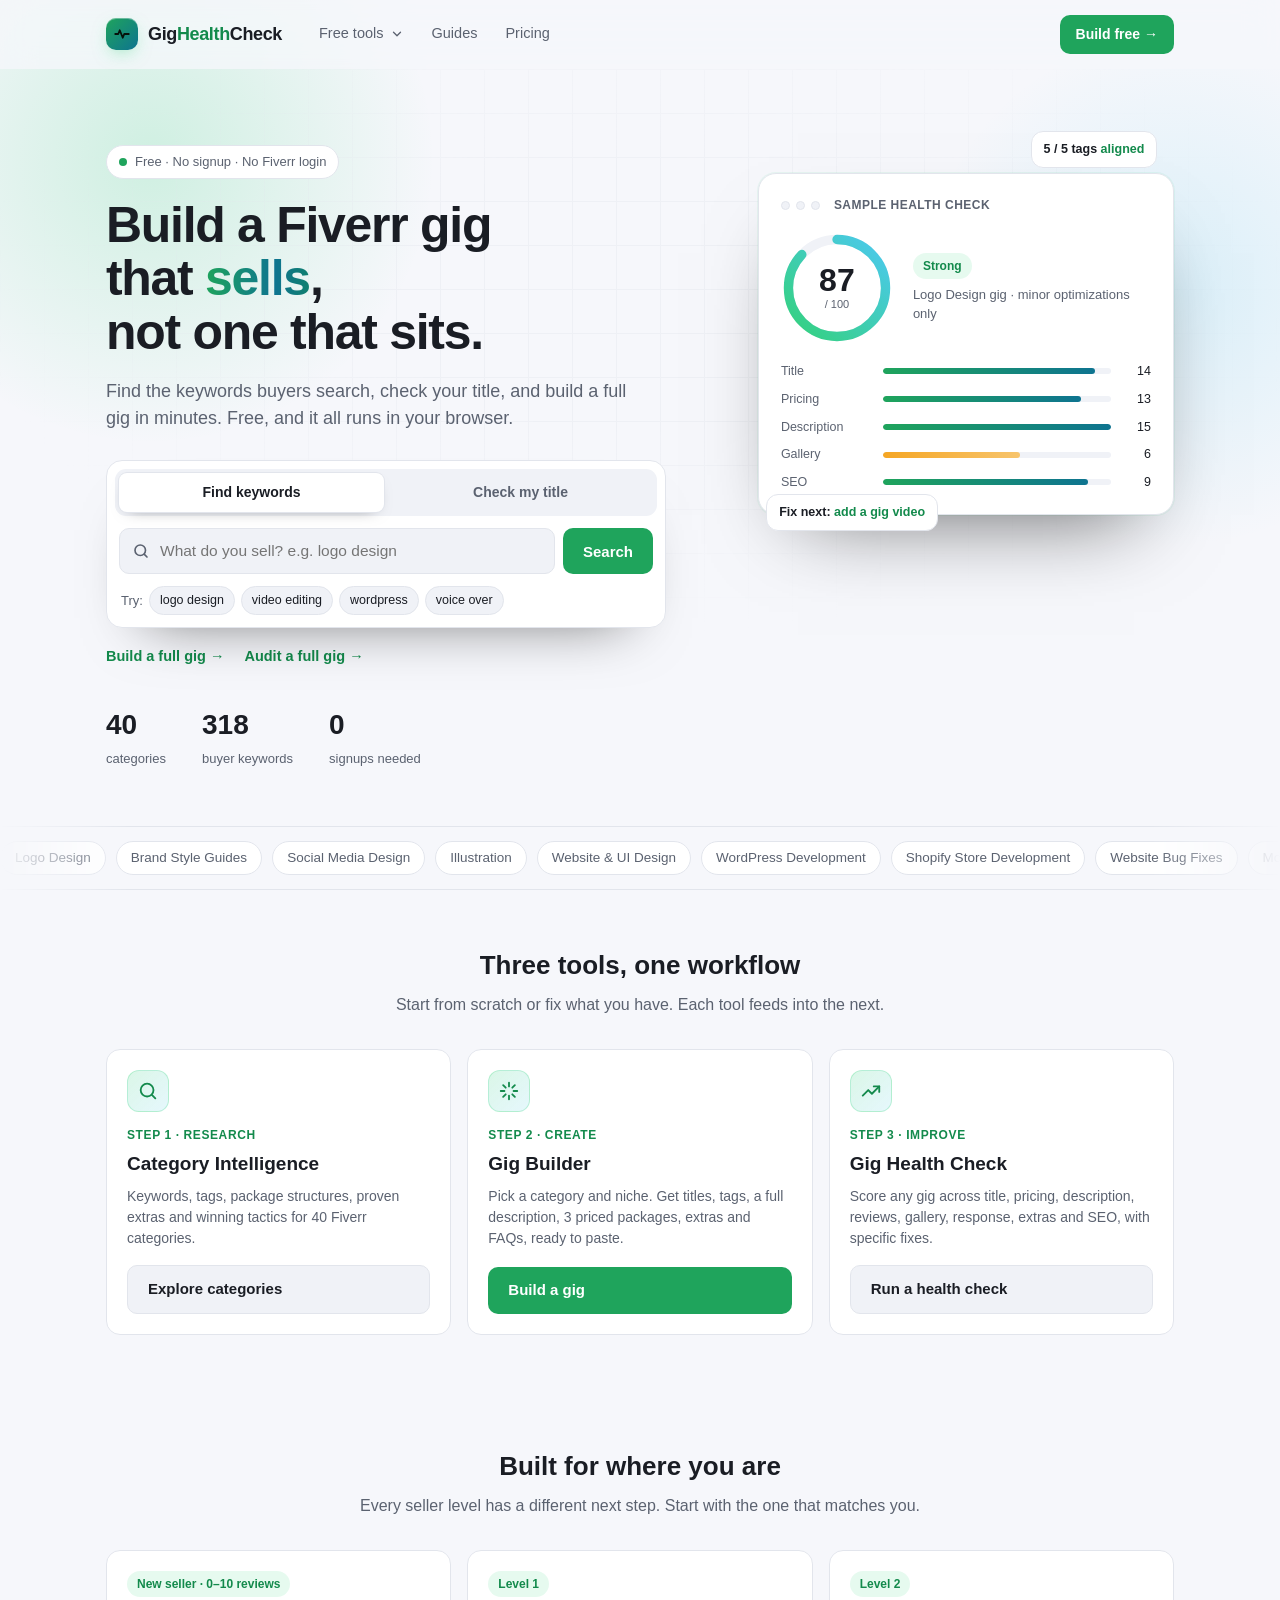
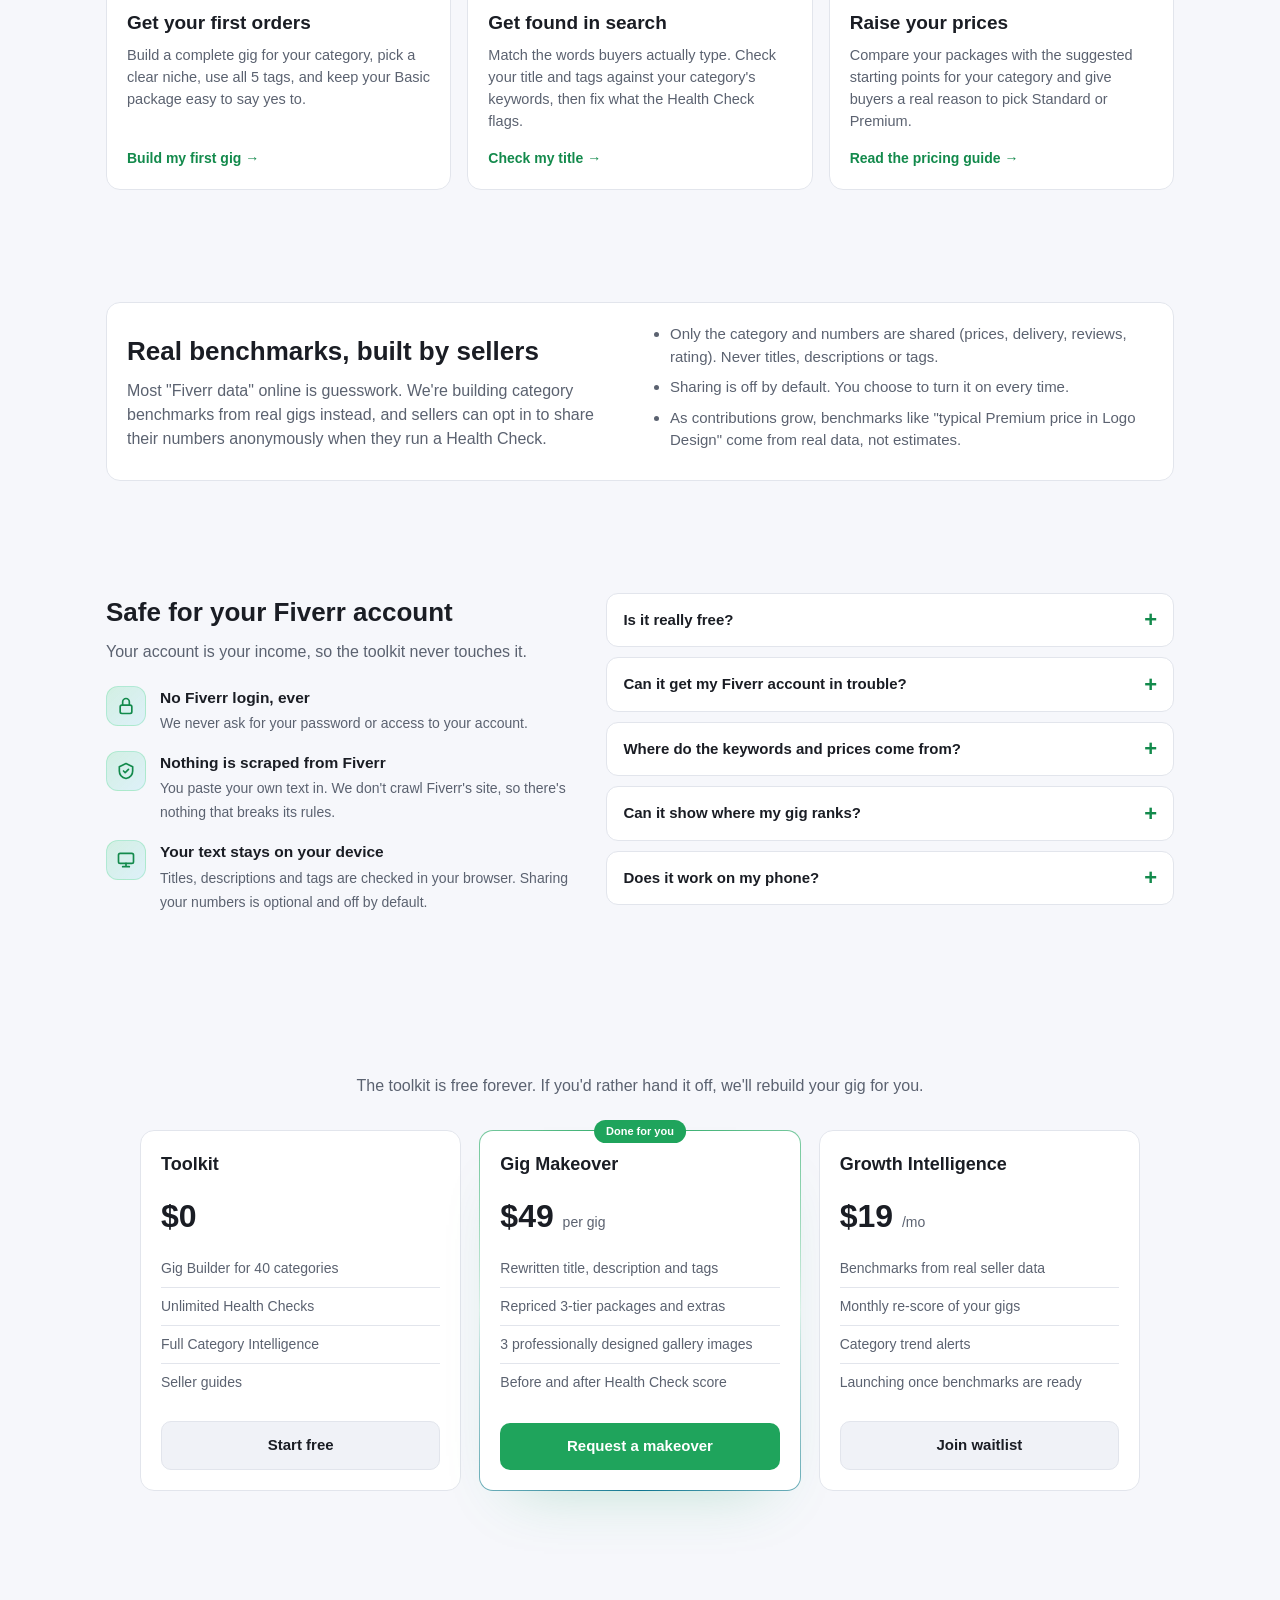
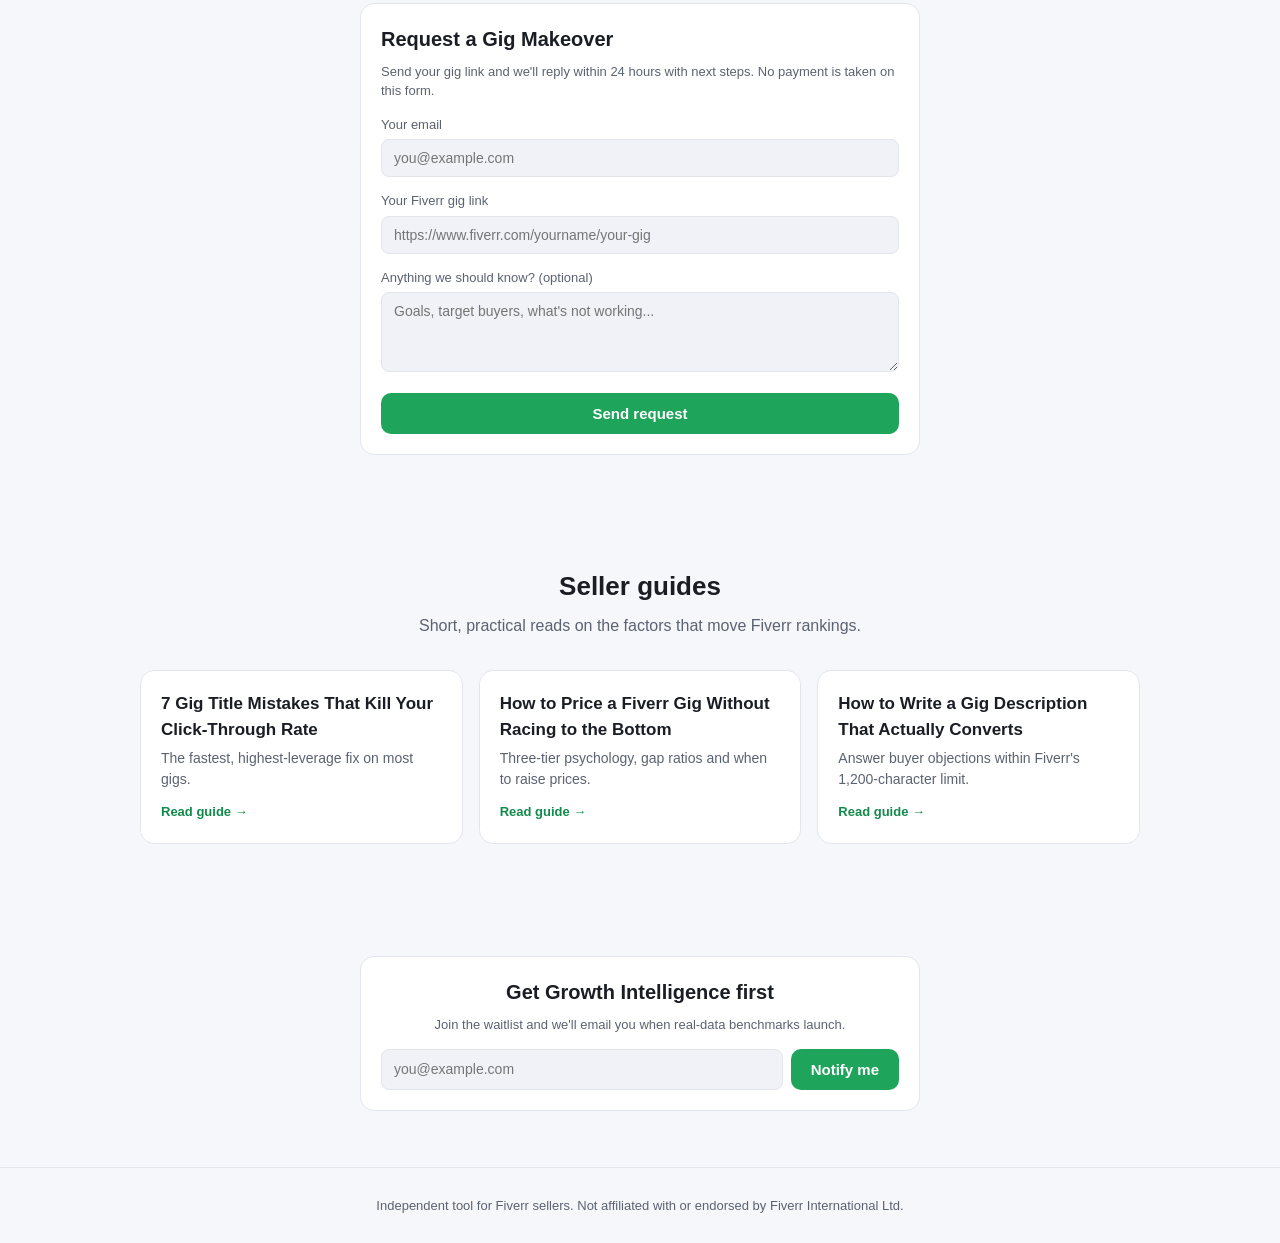
==== commit 6b6f573a: "New site header: tools dropdown, phone menu, scroll behaviour - Logo mark + wordmark; "Free tools" d" ====
--- a/index.html
+++ b/index.html
@@ -215,19 +215,50 @@
 </style>
 </head>
 <body>
+<a class="skip-link" href="#main">Skip to content</a>
 <header class="site-header">
-  <div class="wrap">
-    <a href="index.html" class="brand">Gig<span>Health</span>Check</a>
-    <nav class="site-nav">
-      <a href="builder.html">Gig Builder</a>
-      <a href="tool.html">Health Check</a>
-      <a href="categories.html">Categories</a>
-      <a href="#guides">Guides</a>
+  <div class="header-inner">
+    <a href="index.html" class="brand" aria-label="GigHealthCheck home">
+      <span class="brand-mark" aria-hidden="true"><svg viewBox="0 0 24 24"><path d="M3 12h4l2-5 4 10 2-5h6"/></svg></span>
+      <span class="brand-word">Gig<span>Health</span>Check</span>
+    </a>
+    <nav class="site-nav" aria-label="Main">
+      <span class="nav-glide" aria-hidden="true"></span>
+      <div class="nav-item has-menu">
+        <button type="button" class="nav-link" aria-expanded="false" aria-controls="menu-tools">Free tools <svg class="chev" viewBox="0 0 24 24" aria-hidden="true"><path d="m6 9 6 6 6-6"/></svg></button>
+        <div class="mega" id="menu-tools">
+          <a class="mega-item" href="builder.html"><span class="mi-icon"><svg viewBox="0 0 24 24" aria-hidden="true"><path d="M12 3v4M12 17v4M3 12h4M17 12h4M5.6 5.6l2.8 2.8M15.6 15.6l2.8 2.8M5.6 18.4l2.8-2.8M15.6 8.4l2.8-2.8"/></svg></span><span><b>Gig Builder <em>Start here</em></b><small>Titles, tags, description and 3 packages, ready to paste</small></span></a>
+          <a class="mega-item" href="tool.html"><span class="mi-icon"><svg viewBox="0 0 24 24" aria-hidden="true"><path d="M3 12h4l2-5 4 10 2-5h6"/></svg></span><span><b>Gig Health Check</b><small>Score your gig on 8 growth factors, with exact fixes</small></span></a>
+          <a class="mega-item" href="categories.html"><span class="mi-icon"><svg viewBox="0 0 24 24" aria-hidden="true"><circle cx="11" cy="11" r="7"/><path d="m20 20-3.5-3.5"/></svg></span><span><b>Category Intelligence</b><small>Keywords, tags and starting prices for 40 categories</small></span></a>
+          <div class="mega-foot"><span>Free · No signup · No Fiverr login</span><a href="index.html#finder">Quick title check →</a></div>
+        </div>
+      </div>
+      <a class="nav-link" href="index.html#guides">Guides</a>
+      <a class="nav-link" href="index.html#pricing">Pricing</a>
     </nav>
-  </div>
+    <div class="header-actions">
+      <a class="btn header-cta" href="builder.html">Build free <span aria-hidden="true">→</span></a>
+      <button type="button" class="menu-toggle" aria-expanded="false" aria-controls="mobile-menu" aria-label="Open menu"><span></span><span></span></button>
+    </div>
+  </div>
+  <div class="scroll-progress" aria-hidden="true"><i></i></div>
 </header>
-
-<div class="hero">
+<div class="mobile-menu" id="mobile-menu">
+  <div class="mm-inner">
+    <p class="mm-label">Free tools</p>
+    <a class="mm-tool" href="builder.html"><span class="mi-icon"><svg viewBox="0 0 24 24" aria-hidden="true"><path d="M12 3v4M12 17v4M3 12h4M17 12h4M5.6 5.6l2.8 2.8M15.6 15.6l2.8 2.8M5.6 18.4l2.8-2.8M15.6 8.4l2.8-2.8"/></svg></span><span><b>Gig Builder</b><small>Titles, tags, description and 3 packages, ready to paste</small></span></a>
+    <a class="mm-tool" href="tool.html"><span class="mi-icon"><svg viewBox="0 0 24 24" aria-hidden="true"><path d="M3 12h4l2-5 4 10 2-5h6"/></svg></span><span><b>Gig Health Check</b><small>Score your gig on 8 growth factors, with exact fixes</small></span></a>
+    <a class="mm-tool" href="categories.html"><span class="mi-icon"><svg viewBox="0 0 24 24" aria-hidden="true"><circle cx="11" cy="11" r="7"/><path d="m20 20-3.5-3.5"/></svg></span><span><b>Category Intelligence</b><small>Keywords, tags and starting prices for 40 categories</small></span></a>
+    <p class="mm-label">More</p>
+    <a class="mm-link" href="index.html#guides">Seller guides</a>
+    <a class="mm-link" href="index.html#pricing">Pricing</a>
+    <a class="mm-link" href="index.html#makeover">Gig Makeover</a>
+    <a class="btn mm-cta" href="builder.html">Build my gig free →</a>
+    <p class="mm-note">Free · No signup · No Fiverr login</p>
+  </div>
+</div>
+
+<div class="hero" id="main">
   <div class="hero-grid-bg"></div>
   <div class="wrap hero-layout">
     <div class="hero-copy">
--- a/assets/site.css
+++ b/assets/site.css
@@ -15,14 +15,92 @@
 a{color:var(--accent-2)}
 .wrap{max-width:1100px;margin:0 auto;padding:0 16px}
 
-.site-header{border-bottom:1px solid var(--border);padding:14px 0}
-.site-header .wrap{display:flex;justify-content:space-between;align-items:center;gap:12px;flex-wrap:wrap}
-.brand{font-weight:700;font-size:18px;text-decoration:none;color:var(--text)}
-.brand span{color:var(--accent-2)}
-.site-nav{display:flex;gap:4px;flex-wrap:wrap}
-.site-nav a{color:var(--muted);text-decoration:none;font-size:14px;padding:7px 10px;border-radius:8px}
-.site-nav a:hover{color:var(--text);background:var(--panel-2)}
-.site-nav a.active{color:var(--text);background:var(--panel-2)}
+/* ---------- Header ---------- */
+html{scroll-padding-top:84px}
+.skip-link{position:fixed;left:12px;top:-60px;z-index:100;background:var(--accent);color:var(--on-accent);padding:10px 14px;border-radius:10px;font-weight:700;text-decoration:none;transition:top .2s}
+.skip-link:focus{top:12px}
+.site-header{position:sticky;top:0;z-index:50;background:rgba(11,13,18,.72);-webkit-backdrop-filter:saturate(1.6) blur(16px);backdrop-filter:saturate(1.6) blur(16px);border-bottom:1px solid transparent;transition:transform .35s cubic-bezier(.2,.8,.2,1),border-color .3s,box-shadow .3s}
+@media (prefers-color-scheme: light){.site-header{background:rgba(246,247,251,.82)}}
+.site-header.scrolled{border-bottom-color:var(--border);box-shadow:0 12px 32px -20px rgba(0,0,0,.65)}
+.site-header.tucked{transform:translateY(-100%)}
+.header-inner{max-width:1100px;margin:0 auto;padding:0 16px;display:flex;align-items:center;gap:18px;height:68px;transition:height .3s cubic-bezier(.2,.8,.2,1)}
+.scrolled .header-inner{height:58px}
+
+.brand{display:inline-flex;align-items:center;gap:10px;font-weight:800;font-size:18px;letter-spacing:-.02em;text-decoration:none;color:var(--text);flex:none}
+.brand-word span{color:var(--accent-2)}
+.brand-mark{width:32px;height:32px;border-radius:10px;display:grid;place-items:center;background:linear-gradient(135deg,var(--accent),var(--accent-3,#4cc9f0));box-shadow:0 6px 18px -6px rgba(51,209,122,.55),inset 0 1px 0 rgba(255,255,255,.35);transition:transform .35s cubic-bezier(.2,.8,.2,1)}
+.brand-mark svg{width:18px;height:18px;fill:none;stroke:#06120b;stroke-width:2.4;stroke-linecap:round;stroke-linejoin:round;stroke-dasharray:40}
+.brand:hover .brand-mark{transform:rotate(-6deg) scale(1.06)}
+.brand:hover .brand-mark svg{animation:trace .9s cubic-bezier(.2,.8,.2,1)}
+@keyframes trace{from{stroke-dashoffset:40}to{stroke-dashoffset:0}}
+
+.site-nav{position:relative;display:flex;align-items:center;gap:2px;margin-left:6px}
+.nav-item{position:relative}
+.nav-link{position:relative;z-index:1;display:inline-flex;align-items:center;gap:6px;color:var(--muted);text-decoration:none;font:inherit;font-size:14.5px;font-weight:500;padding:8px 13px;border-radius:9px;background:none;border:0;cursor:pointer;transition:color .2s}
+.nav-link:hover,.nav-link[aria-expanded="true"],.nav-link.is-current{color:var(--text)}
+.nav-link.is-current::after{content:"";position:absolute;left:13px;right:13px;bottom:1px;height:2px;border-radius:2px;background:var(--accent)}
+.nav-link:focus-visible,.menu-toggle:focus-visible,.mega-item:focus-visible,.brand:focus-visible{outline:2px solid var(--accent);outline-offset:2px}
+.chev{width:14px;height:14px;fill:none;stroke:currentColor;stroke-width:2.2;stroke-linecap:round;stroke-linejoin:round;transition:transform .25s cubic-bezier(.2,.8,.2,1)}
+.nav-link[aria-expanded="true"] .chev{transform:rotate(180deg)}
+.nav-glide{position:absolute;z-index:0;top:0;left:0;height:100%;width:0;border-radius:9px;background:var(--panel-2);opacity:0;pointer-events:none;transition:transform .3s cubic-bezier(.2,.8,.2,1),width .3s cubic-bezier(.2,.8,.2,1),opacity .2s}
+.nav-glide.on{opacity:1}
+
+/* "Free tools" dropdown */
+.mega{position:absolute;top:calc(100% + 12px);left:-14px;width:430px;padding:10px;background:var(--panel);border:1px solid var(--border);border-radius:16px;box-shadow:0 30px 60px -20px rgba(0,0,0,.7);opacity:0;visibility:hidden;translate:0 -6px;transition:opacity .2s,translate .25s cubic-bezier(.2,.8,.2,1),visibility 0s .25s}
+.mega::before{content:"";position:absolute;left:0;right:0;top:-14px;height:14px}
+.nav-item.open .mega{opacity:1;visibility:visible;translate:none;transition:opacity .2s,translate .25s cubic-bezier(.2,.8,.2,1)}
+.mega-item{display:flex;gap:14px;align-items:flex-start;padding:12px;border-radius:12px;text-decoration:none;color:var(--text);transition:background .2s}
+.mega-item:hover,.mega-item:focus-visible,.mega-item[aria-current="page"]{background:var(--panel-2)}
+.mi-icon{width:38px;height:38px;flex:none;border-radius:11px;display:grid;place-items:center;background:linear-gradient(135deg,rgba(51,209,122,.18),rgba(76,201,240,.14));border:1px solid rgba(51,209,122,.25);transition:transform .25s cubic-bezier(.2,.8,.2,1)}
+.mega-item:hover .mi-icon{transform:scale(1.07)}
+.mi-icon svg{width:19px;height:19px;stroke:var(--accent-2);fill:none;stroke-width:2;stroke-linecap:round;stroke-linejoin:round}
+.mega-item b{display:flex;align-items:center;gap:8px;font-size:14.5px;margin-bottom:2px}
+.mega-item b em{font-style:normal;font-size:10.5px;font-weight:700;letter-spacing:.04em;text-transform:uppercase;color:var(--accent-2);background:rgba(51,209,122,.12);padding:2px 7px;border-radius:999px}
+.mega-item small{display:block;color:var(--muted);font-size:13px;line-height:1.4}
+.mega-foot{display:flex;justify-content:space-between;align-items:center;gap:10px;flex-wrap:wrap;margin-top:6px;padding:12px 12px 6px;border-top:1px solid var(--border);font-size:12.5px;color:var(--muted)}
+.mega-foot a{font-weight:600;text-decoration:none}
+
+.header-actions{margin-left:auto;display:flex;align-items:center;gap:10px}
+.btn.header-cta{padding:9px 16px;font-size:14px;border-radius:10px}
+.menu-toggle{display:none}
+.scroll-progress{position:absolute;left:0;right:0;bottom:-1px;height:2px;pointer-events:none;overflow:hidden}
+.scroll-progress i{display:block;height:100%;transform-origin:0 50%;transform:scaleX(var(--p,0));background:linear-gradient(90deg,var(--accent),var(--accent-3,#4cc9f0))}
+
+/* Phone menu: a full-screen panel under the header */
+.mobile-menu{position:fixed;inset:0;z-index:49;overflow-y:auto;background:var(--bg);padding:78px 0 32px;opacity:0;visibility:hidden;transition:opacity .25s,visibility 0s .25s}
+.mobile-menu .mm-inner{max-width:560px;margin:0 auto;padding:0 16px}
+.menu-open .mobile-menu{opacity:1;visibility:visible;transition:opacity .25s}
+.menu-open,.menu-open body{overflow:hidden}
+.mm-label{margin:18px 4px 8px;font-size:12px;font-weight:700;letter-spacing:.06em;text-transform:uppercase;color:var(--muted)}
+.mm-tool{display:flex;gap:14px;align-items:center;padding:14px;border:1px solid var(--border);border-radius:14px;background:var(--panel);margin-bottom:8px;text-decoration:none;color:var(--text)}
+.mm-tool[aria-current="page"]{border-color:rgba(51,209,122,.5)}
+.mm-tool b{display:block;font-size:16px}
+.mm-tool small{display:block;color:var(--muted);font-size:13.5px;line-height:1.4}
+.mm-link{display:flex;justify-content:space-between;align-items:center;padding:15px 4px;border-bottom:1px solid var(--border);font-size:17px;font-weight:600;color:var(--text);text-decoration:none}
+.mm-link::after{content:"→";color:var(--muted)}
+.btn.mm-cta{display:block;text-align:center;margin-top:22px;padding:15px 20px;font-size:16px}
+.mm-note{margin:12px 0 0;text-align:center;font-size:13px;line-height:1.5;color:var(--muted)}
+.menu-open .mm-inner>*{animation:mmIn .4s cubic-bezier(.2,.8,.2,1) both}
+.menu-open .mm-inner>*:nth-child(2){animation-delay:.03s}
+.menu-open .mm-inner>*:nth-child(3){animation-delay:.06s}
+.menu-open .mm-inner>*:nth-child(4){animation-delay:.09s}
+.menu-open .mm-inner>*:nth-child(5){animation-delay:.12s}
+.menu-open .mm-inner>*:nth-child(n+6){animation-delay:.15s}
+@keyframes mmIn{from{opacity:0;translate:0 10px}to{opacity:1;translate:none}}
+
+@media (max-width:860px){
+  html{scroll-padding-top:72px}
+  .site-nav{display:none}
+  .header-inner{height:62px;gap:10px}
+  .scrolled .header-inner{height:56px}
+  .menu-toggle{display:inline-flex;flex-direction:column;justify-content:center;align-items:center;gap:5px;width:42px;height:42px;padding:0;border-radius:11px;border:1px solid var(--border);background:var(--panel);cursor:pointer}
+  .menu-toggle span{display:block;width:18px;height:2px;border-radius:2px;background:var(--text);transition:transform .3s cubic-bezier(.2,.8,.2,1)}
+  .menu-open .menu-toggle span:first-child{transform:translateY(3.5px) rotate(45deg)}
+  .menu-open .menu-toggle span:last-child{transform:translateY(-3.5px) rotate(-45deg)}
+}
+@media (min-width:861px){.mobile-menu{display:none}}
+@media (max-width:440px){.header-inner{gap:8px}.brand{gap:8px;font-size:16px}.brand-mark{width:30px;height:30px}.btn.header-cta{padding:8px 12px;font-size:13.5px}.menu-toggle{width:40px;height:40px}}
+@media (max-width:359px){.btn.header-cta{display:none}}
 
 .btn{display:inline-block;background:var(--accent);color:var(--on-accent);padding:12px 20px;border-radius:10px;font-weight:700;text-decoration:none;font-size:15px;border:0;cursor:pointer;font-family:inherit}
 .btn:hover{background:var(--accent-2)}
@@ -89,14 +167,6 @@
 @keyframes spin{to{--ang:360deg}}
 @property --ang{syntax:'<angle>';initial-value:0deg;inherits:false}
 
-/* Glass header that stays pinned */
-.site-header{position:sticky;top:0;z-index:50;background:rgba(11,13,18,.72);-webkit-backdrop-filter:saturate(1.5) blur(14px);backdrop-filter:saturate(1.5) blur(14px);transition:box-shadow .3s}
-@media (prefers-color-scheme: light){.site-header{background:rgba(246,247,251,.78)}}
-.site-header.scrolled{box-shadow:0 8px 30px -12px rgba(0,0,0,.45)}
-.brand{transition:opacity .2s}
-.brand:hover{opacity:.85}
-.site-nav a{transition:color .2s,background .2s}
-
 /* Buttons: lift, glow and a light sweep */
 .btn{position:relative;overflow:hidden;transition:transform .25s var(--ease),box-shadow .25s var(--ease),background .25s,border-color .25s}
 .btn:hover{transform:translateY(-2px);box-shadow:0 10px 26px -10px var(--glow)}
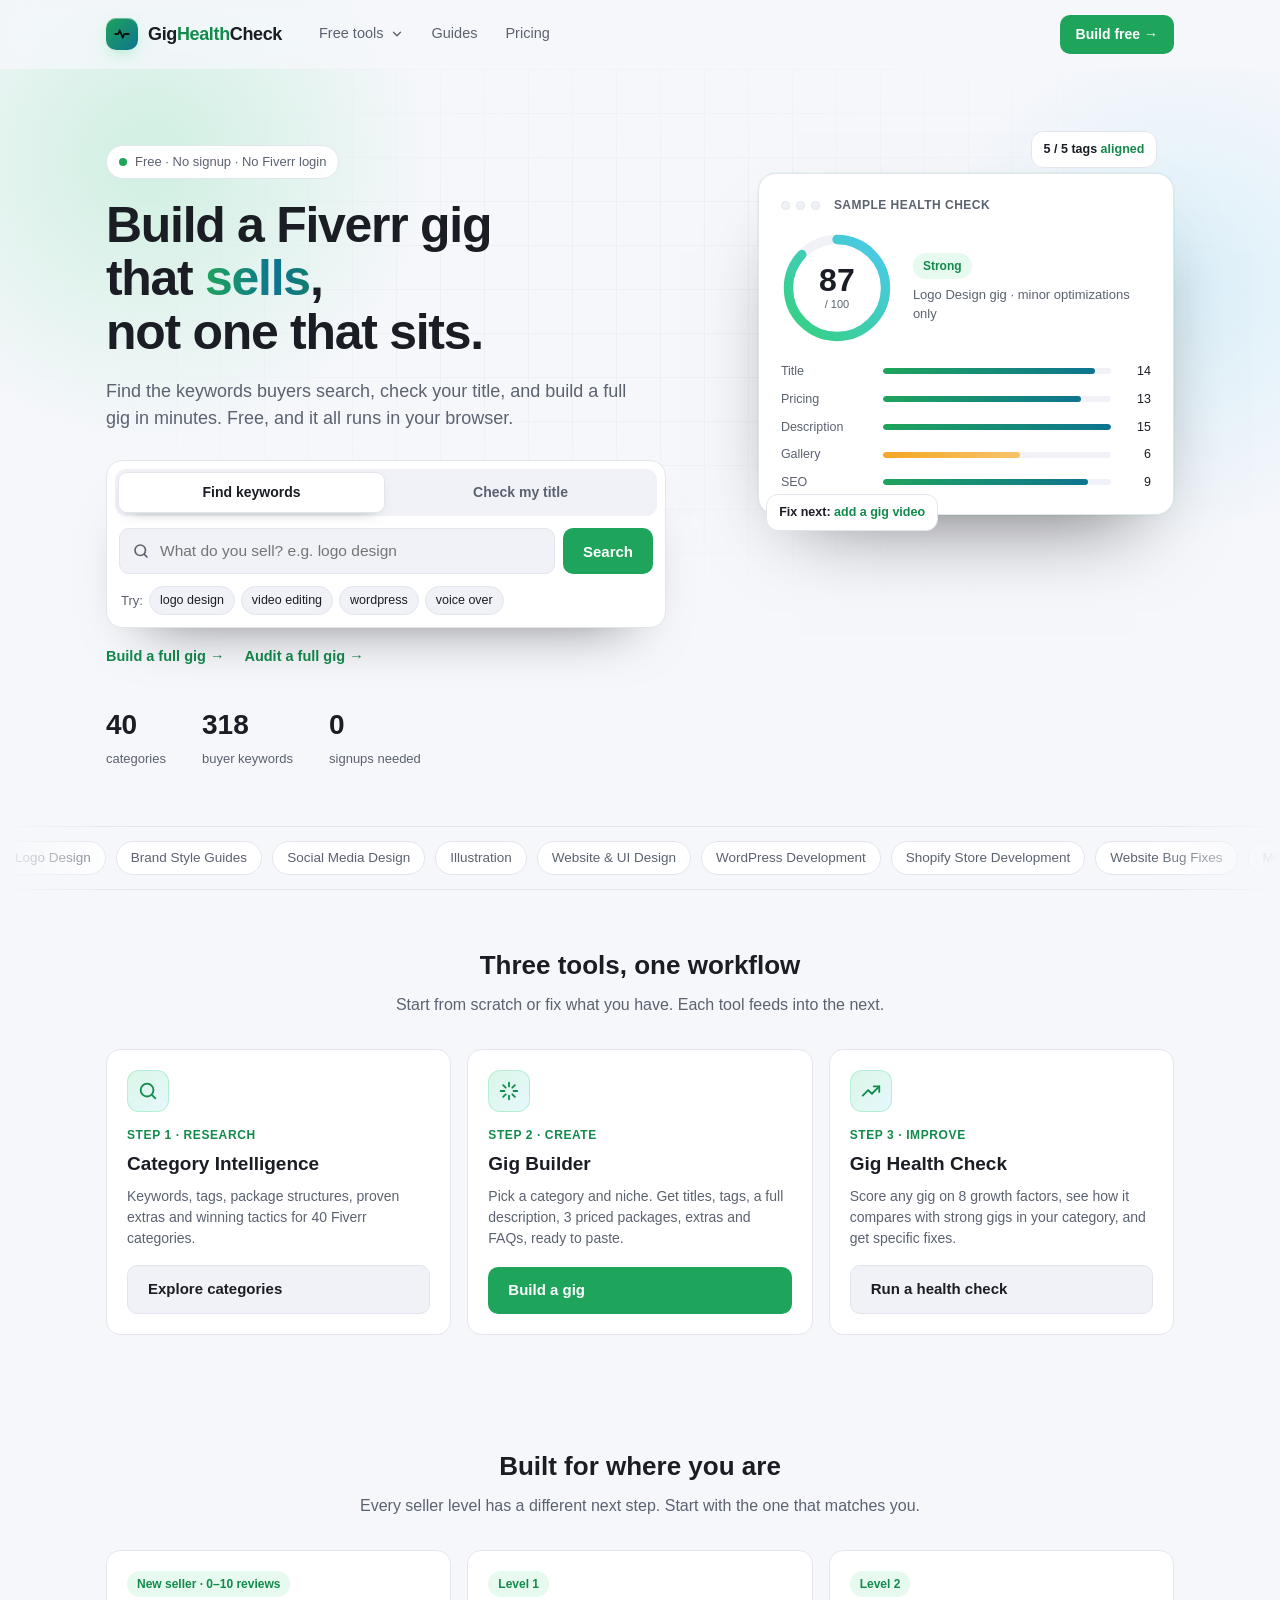
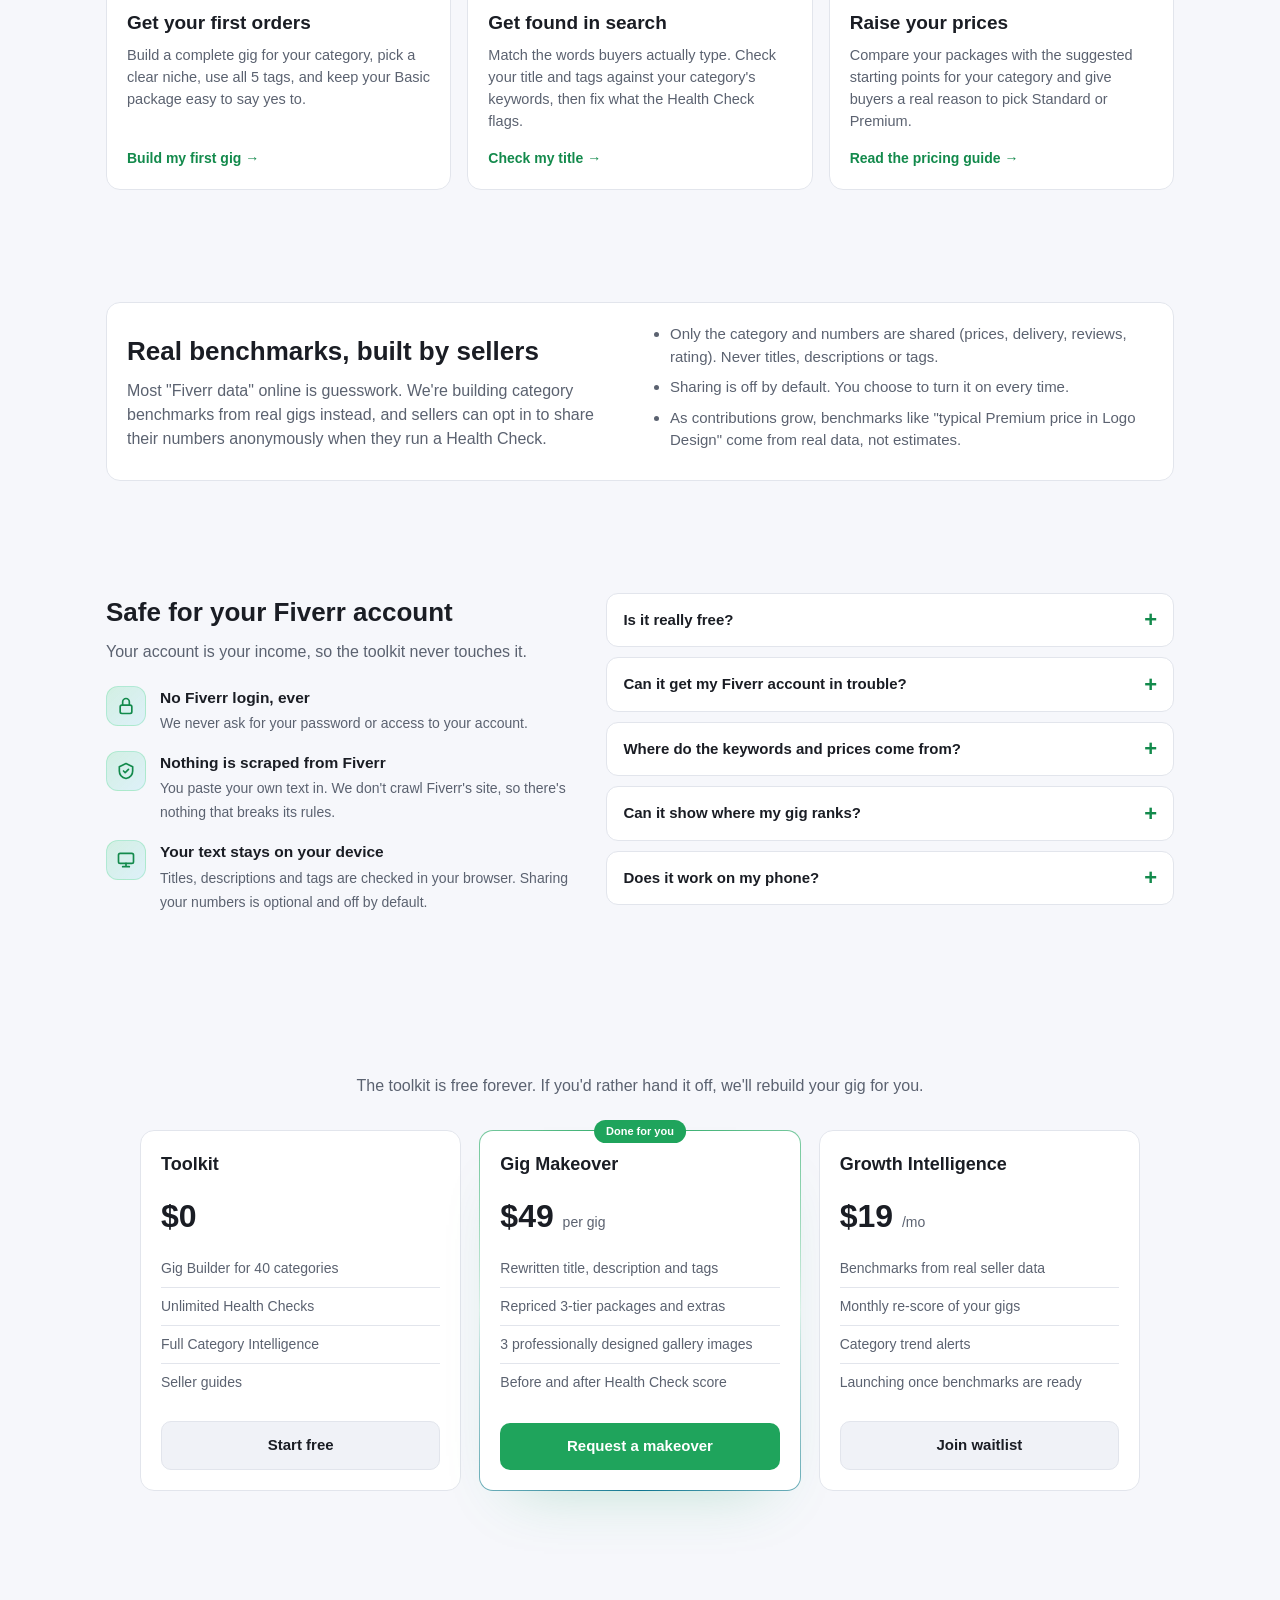
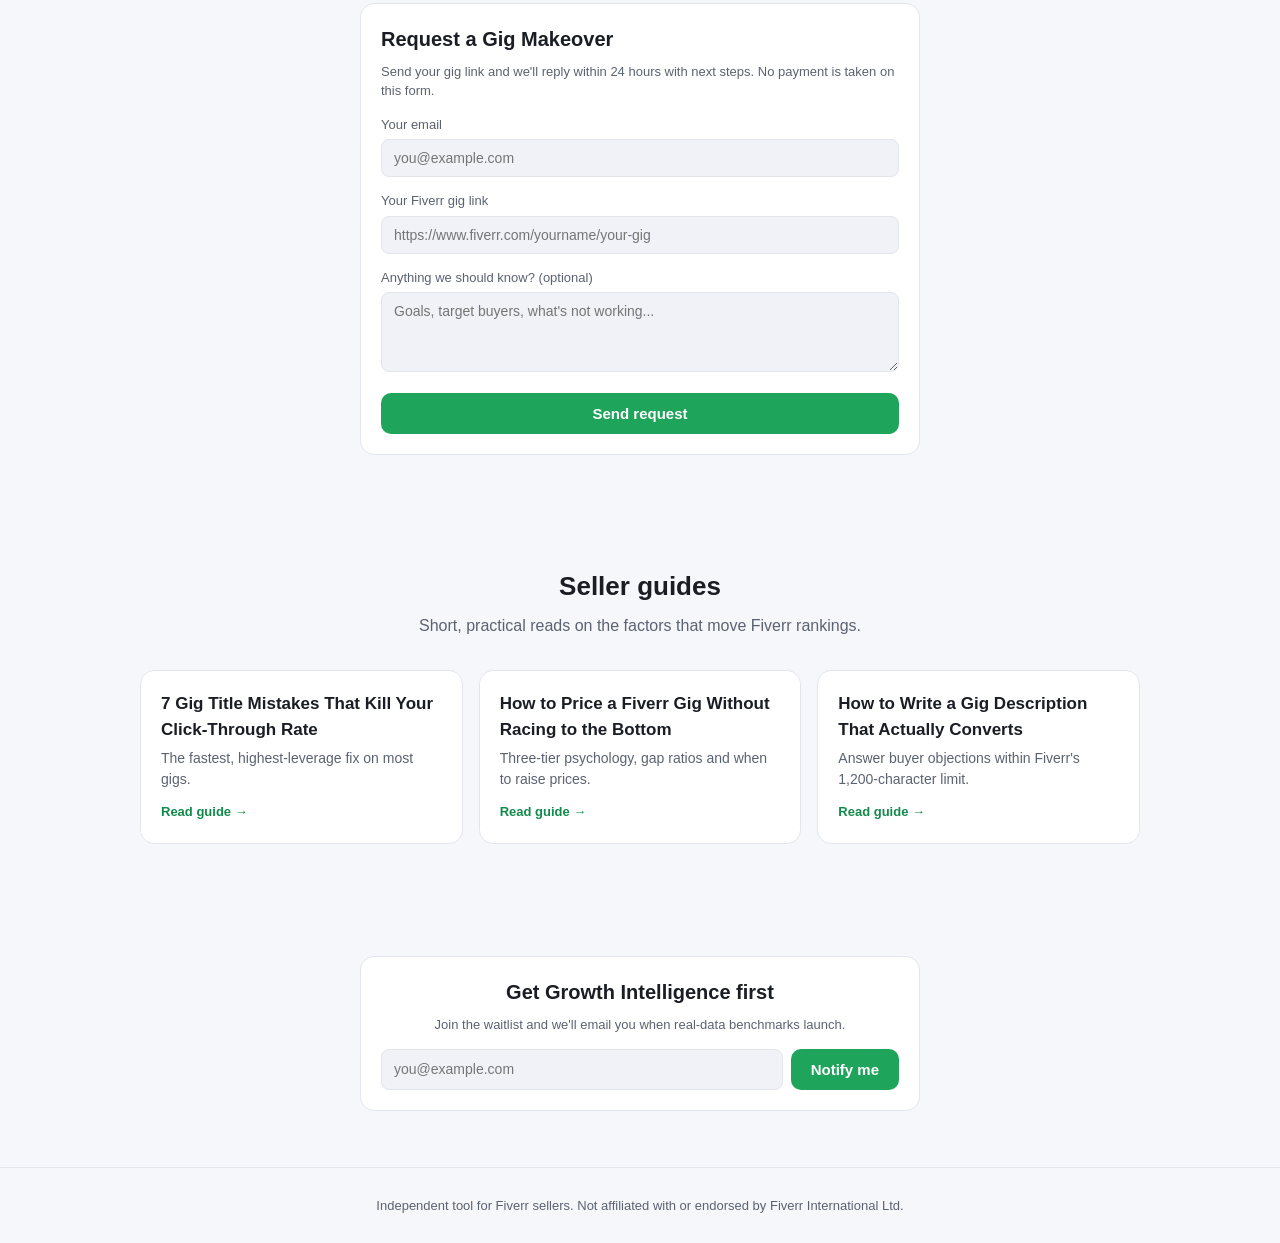
==== commit c96860c6: "Add Industry profile to the Builder and Health Check - New assets/industry.js: "{Category} at a glan" ====
--- a/index.html
+++ b/index.html
@@ -228,7 +228,7 @@
         <button type="button" class="nav-link" aria-expanded="false" aria-controls="menu-tools">Free tools <svg class="chev" viewBox="0 0 24 24" aria-hidden="true"><path d="m6 9 6 6 6-6"/></svg></button>
         <div class="mega" id="menu-tools">
           <a class="mega-item" href="builder.html"><span class="mi-icon"><svg viewBox="0 0 24 24" aria-hidden="true"><path d="M12 3v4M12 17v4M3 12h4M17 12h4M5.6 5.6l2.8 2.8M15.6 15.6l2.8 2.8M5.6 18.4l2.8-2.8M15.6 8.4l2.8-2.8"/></svg></span><span><b>Gig Builder <em>Start here</em></b><small>Titles, tags, description and 3 packages, ready to paste</small></span></a>
-          <a class="mega-item" href="tool.html"><span class="mi-icon"><svg viewBox="0 0 24 24" aria-hidden="true"><path d="M3 12h4l2-5 4 10 2-5h6"/></svg></span><span><b>Gig Health Check</b><small>Score your gig on 8 growth factors, with exact fixes</small></span></a>
+          <a class="mega-item" href="tool.html"><span class="mi-icon"><svg viewBox="0 0 24 24" aria-hidden="true"><path d="M3 12h4l2-5 4 10 2-5h6"/></svg></span><span><b>Gig Health Check</b><small>Score your gig and compare it with strong gigs in your category</small></span></a>
           <a class="mega-item" href="categories.html"><span class="mi-icon"><svg viewBox="0 0 24 24" aria-hidden="true"><circle cx="11" cy="11" r="7"/><path d="m20 20-3.5-3.5"/></svg></span><span><b>Category Intelligence</b><small>Keywords, tags and starting prices for 40 categories</small></span></a>
           <div class="mega-foot"><span>Free · No signup · No Fiverr login</span><a href="index.html#finder">Quick title check →</a></div>
         </div>
@@ -247,7 +247,7 @@
   <div class="mm-inner">
     <p class="mm-label">Free tools</p>
     <a class="mm-tool" href="builder.html"><span class="mi-icon"><svg viewBox="0 0 24 24" aria-hidden="true"><path d="M12 3v4M12 17v4M3 12h4M17 12h4M5.6 5.6l2.8 2.8M15.6 15.6l2.8 2.8M5.6 18.4l2.8-2.8M15.6 8.4l2.8-2.8"/></svg></span><span><b>Gig Builder</b><small>Titles, tags, description and 3 packages, ready to paste</small></span></a>
-    <a class="mm-tool" href="tool.html"><span class="mi-icon"><svg viewBox="0 0 24 24" aria-hidden="true"><path d="M3 12h4l2-5 4 10 2-5h6"/></svg></span><span><b>Gig Health Check</b><small>Score your gig on 8 growth factors, with exact fixes</small></span></a>
+    <a class="mm-tool" href="tool.html"><span class="mi-icon"><svg viewBox="0 0 24 24" aria-hidden="true"><path d="M3 12h4l2-5 4 10 2-5h6"/></svg></span><span><b>Gig Health Check</b><small>Score your gig and compare it with strong gigs in your category</small></span></a>
     <a class="mm-tool" href="categories.html"><span class="mi-icon"><svg viewBox="0 0 24 24" aria-hidden="true"><circle cx="11" cy="11" r="7"/><path d="m20 20-3.5-3.5"/></svg></span><span><b>Category Intelligence</b><small>Keywords, tags and starting prices for 40 categories</small></span></a>
     <p class="mm-label">More</p>
     <a class="mm-link" href="index.html#guides">Seller guides</a>
@@ -361,7 +361,7 @@
         <div class="icon"><svg viewBox="0 0 24 24"><path d="M3 17l6-6 4 4 8-8"/><path d="M15 7h6v6"/></svg></div>
         <span class="step">Step 3 · Improve</span>
         <h3>Gig Health Check</h3>
-        <p>Score any gig across title, pricing, description, reviews, gallery, response, extras and SEO, with specific fixes.</p>
+        <p>Score any gig on 8 growth factors, see how it compares with strong gigs in your category, and get specific fixes.</p>
         <a class="btn btn-ghost" href="tool.html">Run a health check</a>
       </div>
     </div>
--- a/assets/site.css
+++ b/assets/site.css
@@ -156,6 +156,87 @@
 .site-footer{padding:28px 0;color:var(--muted);font-size:13px;border-top:1px solid var(--border);text-align:center}
 .site-footer a{color:var(--muted)}
 
+/* ---------- Industry profile (Builder + Health Check) ---------- */
+.sr{position:absolute;width:1px;height:1px;overflow:hidden;clip:rect(0 0 0 0);white-space:nowrap}
+.industry{container-type:inline-size;scroll-margin-top:84px}
+.industry.show{animation:rise .5s cubic-bezier(.2,.8,.2,1) both}
+.ind-kicker{display:inline-flex;align-items:center;gap:6px;font-size:11.5px;font-weight:700;letter-spacing:.06em;text-transform:uppercase;color:var(--accent-2);background:rgba(51,209,122,.12);padding:4px 10px;border-radius:999px}
+.ind-kicker svg{width:14px;height:14px;stroke:currentColor;fill:none;stroke-width:2.2;stroke-linecap:round;stroke-linejoin:round}
+.ind-head h2{margin:10px 0 4px;font-size:22px;line-height:1.2}
+.ind-head p{margin:0}
+.ind-stats{display:grid;grid-template-columns:repeat(2,minmax(0,1fr));gap:10px;margin:18px 0 4px}
+@container (min-width:620px){.ind-stats{grid-template-columns:repeat(4,minmax(0,1fr))}}
+.ind-stats>div{background:var(--panel-2);border:1px solid var(--border);border-radius:12px;padding:12px}
+.ind-stats span{display:block;font-size:11px;color:var(--muted);text-transform:uppercase;letter-spacing:.05em;font-weight:600}
+.ind-stats b{display:block;font-size:18px;margin:4px 0 2px;line-height:1.25;overflow-wrap:anywhere}
+.ind-stats small{display:block;font-size:12px;color:var(--muted)}
+.ind-sec{margin-top:24px}
+.ind-sec h3{margin:0 0 12px;font-size:15.5px}
+.ind-sec-head{display:flex;justify-content:space-between;align-items:baseline;gap:12px;flex-wrap:wrap}
+.ind-sec-head h3{margin-bottom:8px}
+.ind-match{font-size:13px;color:var(--muted);white-space:nowrap}
+.ind-match b{font-size:19px;color:var(--text)}
+.match-bar{height:8px;border-radius:999px;background:var(--panel-2);overflow:hidden;margin:2px 0 14px}
+.match-bar i{display:block;height:100%;width:0;border-radius:inherit;background:linear-gradient(90deg,var(--accent),var(--accent-3,#4cc9f0));transition:width 1s cubic-bezier(.2,.8,.2,1) .15s}
+.industry.on .match-bar i{width:var(--w)}
+.ind-note{margin:10px 0 0;font-size:13px;color:var(--muted)}
+
+/* You vs. a strong gig */
+.vs{list-style:none;margin:0;padding:0;display:grid;gap:8px}
+.vs-row{display:flex;gap:12px;align-items:flex-start;padding:12px 14px;border:1px solid var(--border);border-radius:12px;background:var(--panel-2)}
+.vs-icon{flex:none;width:22px;height:22px;border-radius:50%;display:grid;place-items:center;font-size:12px;font-weight:800;margin-top:1px}
+.vs-row.ok .vs-icon{background:rgba(51,209,122,.16);color:var(--accent-2)}
+.vs-row.ok .vs-icon::before{content:"✓"}
+.vs-row.warn .vs-icon{background:rgba(245,166,35,.16);color:var(--warn)}
+.vs-row.warn .vs-icon::before{content:"!"}
+.vs-row.bad{border-color:rgba(240,80,90,.35)}
+.vs-row.bad .vs-icon{background:rgba(240,80,90,.16);color:var(--bad)}
+.vs-row.bad .vs-icon::before{content:"✕"}
+.vs-row.missing .vs-icon{background:rgba(154,163,178,.14);color:var(--muted)}
+.vs-row.missing .vs-icon::before{content:"–"}
+.vs-main{flex:1;min-width:0}
+.vs-main>b{font-size:14.5px}
+.vs-cols{display:grid;grid-template-columns:minmax(0,1fr) minmax(0,1fr);gap:6px 16px;margin-top:6px;font-size:13.5px}
+@container (max-width:440px){.vs-cols{grid-template-columns:minmax(0,1fr)}}
+.vs-cols em{display:block;font-style:normal;font-size:10.5px;color:var(--muted);text-transform:uppercase;letter-spacing:.06em;font-weight:700;margin-bottom:1px}
+.vs-fix{margin:8px 0 0;font-size:13px;line-height:1.5;color:var(--muted)}
+.vs-fix::before{content:"Fix: ";color:var(--text);font-weight:600}
+
+/* Price ladder: suggested bars, your prices as dashed markers */
+.ladder{display:grid;grid-template-columns:repeat(3,minmax(0,1fr));gap:12px}
+.rung{text-align:center;min-width:0}
+.rung-track{position:relative;height:130px;display:flex;align-items:flex-end;justify-content:center;border-bottom:1px solid var(--border);margin-bottom:10px}
+.rung-bar{width:58%;max-width:64px;height:0;border-radius:10px 10px 3px 3px;background:linear-gradient(180deg,var(--accent-3,#4cc9f0),var(--accent));opacity:.9;transition:height .9s cubic-bezier(.2,.8,.2,1);transition-delay:calc(.15s + var(--i,0) * .1s)}
+.industry.on .rung-bar{height:var(--h)}
+.rung-you{position:absolute;left:6%;right:6%;bottom:var(--y);border-top:2px dashed var(--text);opacity:0;transition:opacity .4s .7s}
+.industry.on .rung-you{opacity:1}
+.rung-you span{position:absolute;right:0;bottom:4px;font-size:11px;font-weight:700;background:var(--panel);border:1px solid var(--border);border-radius:6px;padding:1px 6px;white-space:nowrap}
+.rung>b{display:block;font-size:17px}
+.rung .tier{display:block;font-size:11.5px;color:var(--muted);text-transform:uppercase;letter-spacing:.04em;margin-top:2px}
+.rung small{display:-webkit-box;-webkit-line-clamp:3;-webkit-box-orient:vertical;overflow:hidden;font-size:12px;line-height:1.4;color:var(--muted);margin-top:6px}
+.legend{display:flex;gap:18px;justify-content:center;margin:12px 0 0;font-size:12px;color:var(--muted)}
+.legend i{display:inline-block;width:14px;height:8px;border-radius:2px;vertical-align:middle;margin-right:6px}
+.legend .sw-sugg{background:linear-gradient(90deg,var(--accent),var(--accent-3,#4cc9f0))}
+.legend .sw-you{height:0;border-top:2px dashed var(--text);border-radius:0}
+
+.chip.used{border-color:var(--accent);color:var(--accent-2)}
+.chip.used::before{content:"✓ "}
+
+.ind-more-wrap{margin-top:20px}
+.ind-more{border-top:1px solid var(--border)}
+.ind-more:last-child{border-bottom:1px solid var(--border)}
+.ind-more summary{cursor:pointer;list-style:none;display:flex;justify-content:space-between;align-items:center;gap:10px;padding:13px 0;font-weight:600;font-size:14.5px}
+.ind-more summary::-webkit-details-marker{display:none}
+.ind-more summary::after{content:"+";color:var(--accent-2);font-size:20px;line-height:1;transition:transform .25s cubic-bezier(.2,.8,.2,1)}
+.ind-more[open] summary::after{transform:rotate(45deg)}
+.ind-more ul{margin:0 0 14px;padding-left:18px;color:var(--muted);font-size:14px}
+.ind-more li{margin-bottom:7px}
+.ind-more li b{color:var(--text)}
+.ind-foot{margin-top:22px;padding-top:16px;border-top:1px solid var(--border)}
+.ind-foot p{margin:0 0 14px;font-size:12.5px;line-height:1.55;color:var(--muted)}
+.ind-cta{display:flex;gap:10px;flex-wrap:wrap}
+.ind-cta .btn{flex:1 1 180px;text-align:center}
+
 /* ---------- Motion ---------- */
 /* Entrances use `translate`, leaving `transform` free for hover lifts and floats */
 @keyframes rise{from{opacity:0;translate:0 14px}to{opacity:1;translate:none}}
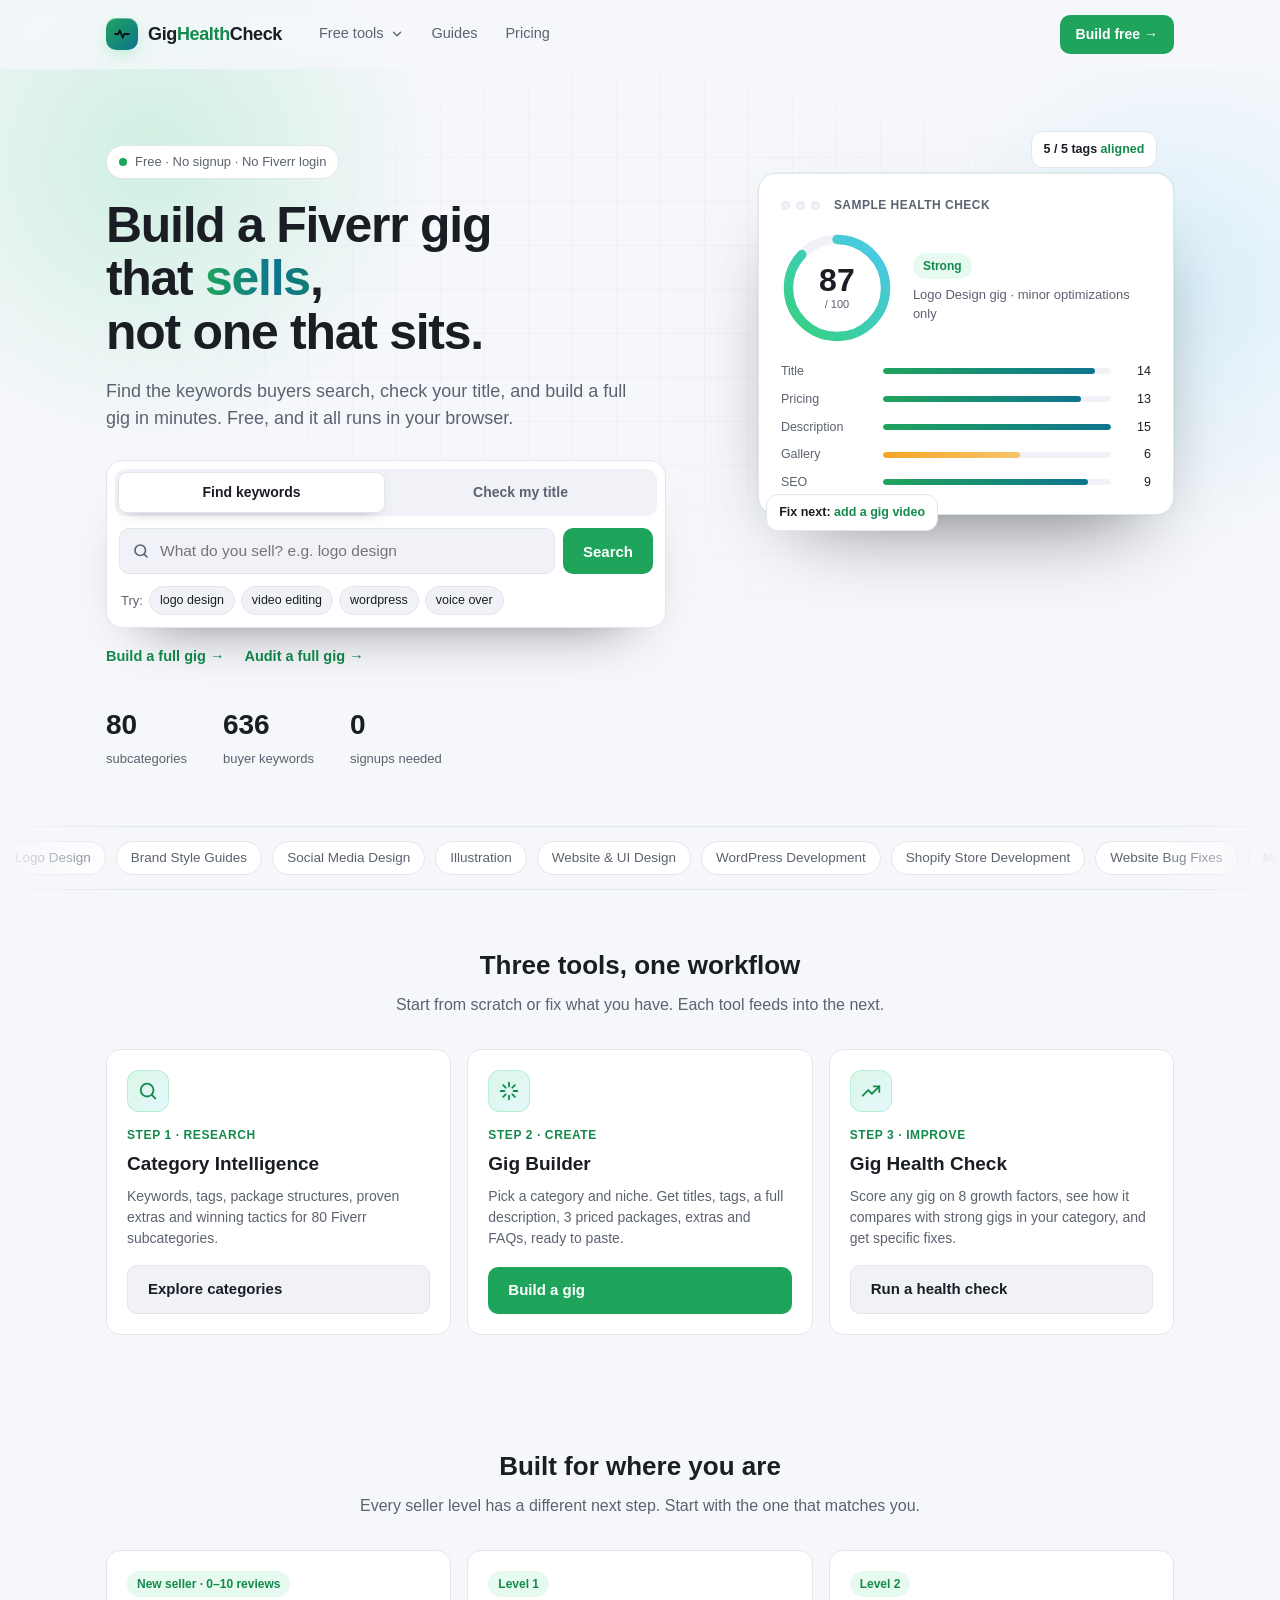
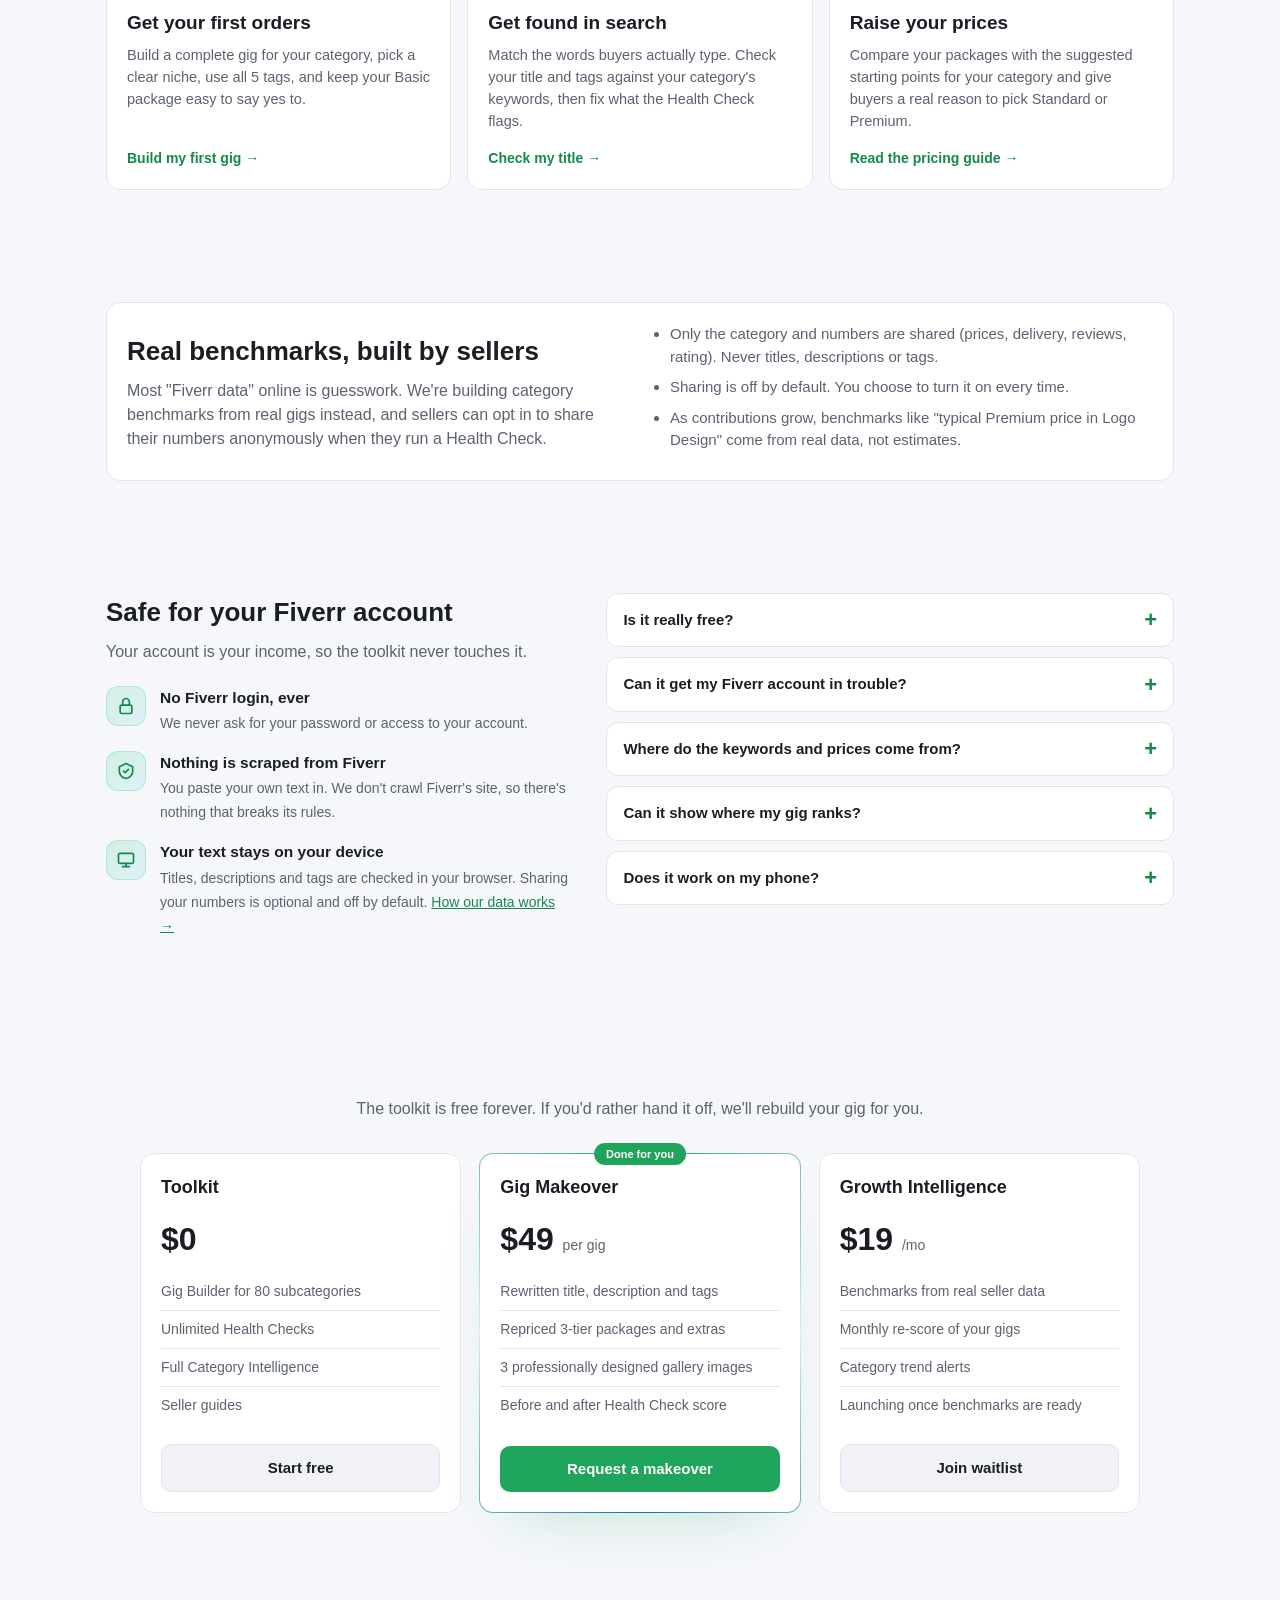
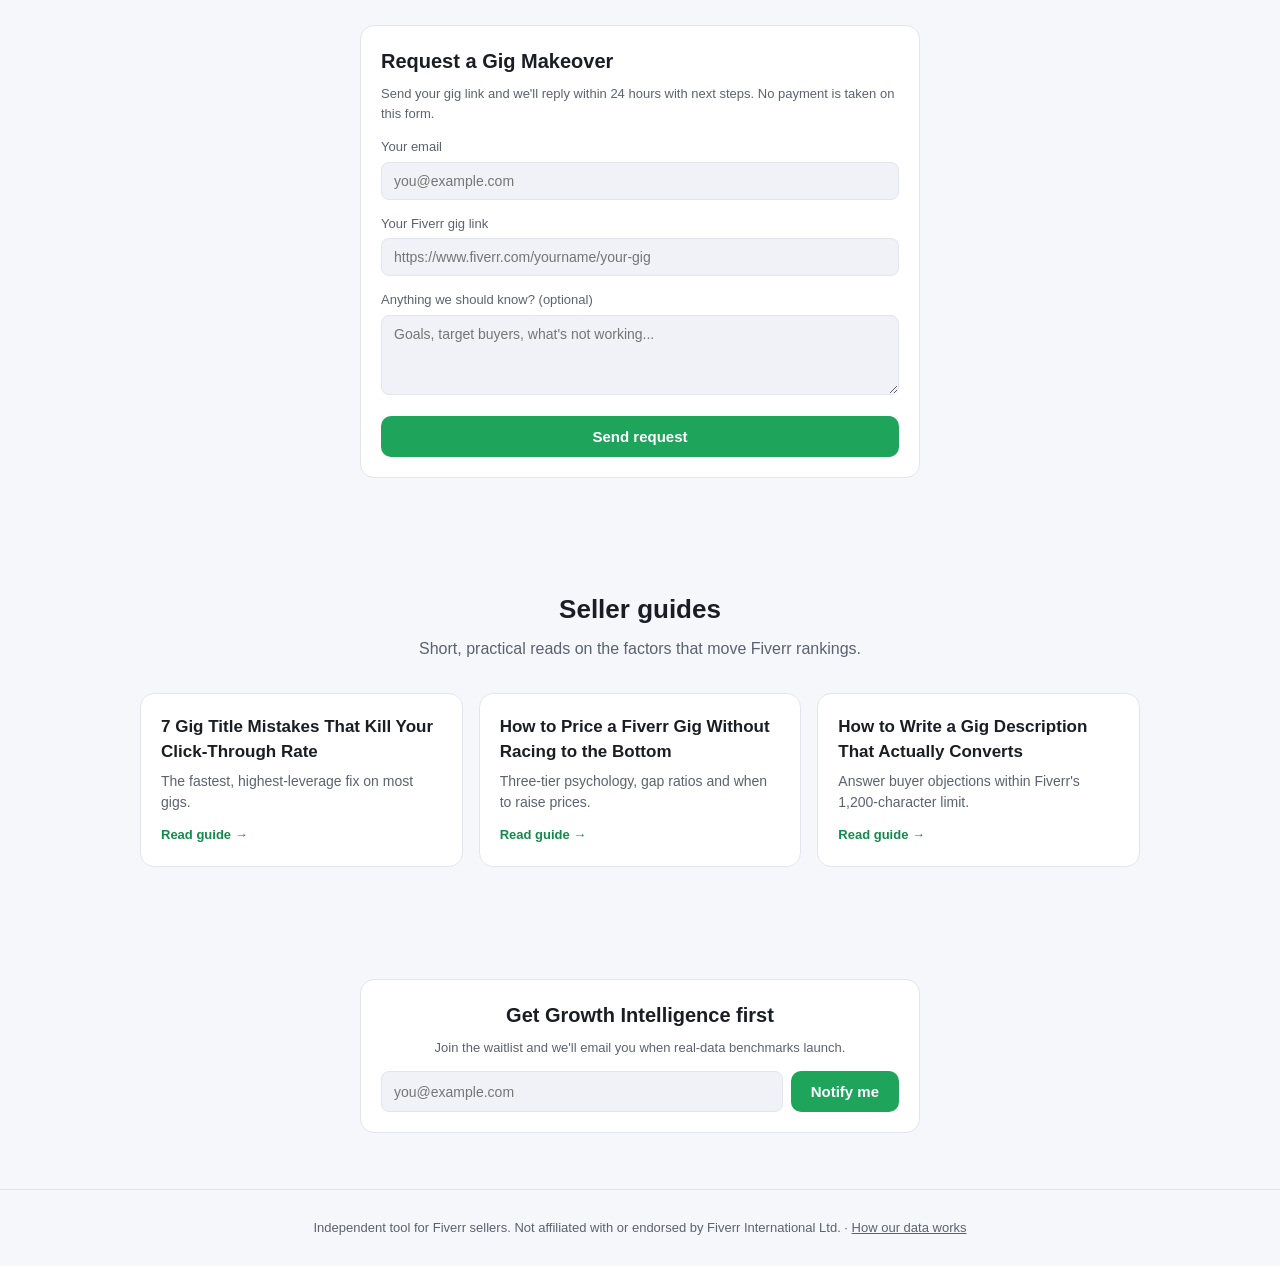
==== commit 0db0de2f: "80 subcategories, data trust layer, and "How our data works" - 40 new subcategories (80 total) in da" ====
--- a/index.html
+++ b/index.html
@@ -4,12 +4,12 @@
 <meta charset="utf-8">
 <meta name="viewport" content="width=device-width, initial-scale=1">
 <title>Fiverr Seller Toolkit — Build, Audit & Grow Your Gigs</title>
-<meta name="description" content="Free Fiverr seller toolkit: generate a complete gig in seconds, audit it across 8 growth dimensions, and research 40 categories. Or get a done-for-you Gig Makeover.">
+<meta name="description" content="Free Fiverr seller toolkit: generate a complete gig in seconds, audit it across 8 growth dimensions, and research 80 Fiverr subcategories. Or get a done-for-you Gig Makeover.">
 <script type="application/ld+json">
 {"@context":"https://schema.org","@type":"FAQPage","mainEntity":[
 {"@type":"Question","name":"Is it really free?","acceptedAnswer":{"@type":"Answer","text":"Yes. The Gig Builder, Health Check and Category Intelligence are free, with no signup and no daily limit. The Gig Makeover is an optional paid service."}},
 {"@type":"Question","name":"Can it get my Fiverr account in trouble?","acceptedAnswer":{"@type":"Answer","text":"No. You copy and paste text into our tools. We never log in to Fiverr and never collect data from it."}},
-{"@type":"Question","name":"Where do the keywords and prices come from?","acceptedAnswer":{"@type":"Answer","text":"From a dataset of 40 categories we put together as guidance. Prices are suggested starting points, not live Fiverr data, so always compare with the top gigs in your category."}},
+{"@type":"Question","name":"Where do the keywords and prices come from?","acceptedAnswer":{"@type":"Answer","text":"From a dataset of 80 Fiverr subcategories we put together as guidance. Every category is labelled with where its numbers come from and how far to trust them, and they move to real averages as sellers share their numbers anonymously. Nothing is scraped from Fiverr."}},
 {"@type":"Question","name":"Can it show where my gig ranks?","acceptedAnswer":{"@type":"Answer","text":"Not yet. Rank checking needs Fiverr data we won't scrape. Instead, we're building benchmarks from sellers who choose to share their numbers."}},
 {"@type":"Question","name":"Does it work on my phone?","acceptedAnswer":{"@type":"Answer","text":"Yes. Every tool works on mobile, with nothing to install."}}
 ]}
@@ -79,7 +79,7 @@
   /* Category ticker */
   .ticker{position:relative;overflow:hidden;border-block:1px solid var(--border);padding:14px 0;-webkit-mask-image:linear-gradient(90deg,transparent,#000 10%,#000 90%,transparent);mask-image:linear-gradient(90deg,transparent,#000 10%,#000 90%,transparent)}
   .ticker-track{display:flex;gap:10px;width:max-content}
-  .js .ticker-track{animation:marquee 70s linear infinite}
+  .js .ticker-track{animation:marquee 140s linear infinite}
   @media (max-width:900px){.ticker{overflow-x:auto}}
   .ticker:hover .ticker-track{animation-play-state:paused}
   .ticker a{white-space:nowrap;font-size:13.5px;color:var(--muted);text-decoration:none;padding:6px 14px;border:1px solid var(--border);border-radius:999px;background:var(--panel);transition:color .2s,border-color .2s}
@@ -229,7 +229,7 @@
         <div class="mega" id="menu-tools">
           <a class="mega-item" href="builder.html"><span class="mi-icon"><svg viewBox="0 0 24 24" aria-hidden="true"><path d="M12 3v4M12 17v4M3 12h4M17 12h4M5.6 5.6l2.8 2.8M15.6 15.6l2.8 2.8M5.6 18.4l2.8-2.8M15.6 8.4l2.8-2.8"/></svg></span><span><b>Gig Builder <em>Start here</em></b><small>Titles, tags, description and 3 packages, ready to paste</small></span></a>
           <a class="mega-item" href="tool.html"><span class="mi-icon"><svg viewBox="0 0 24 24" aria-hidden="true"><path d="M3 12h4l2-5 4 10 2-5h6"/></svg></span><span><b>Gig Health Check</b><small>Score your gig and compare it with strong gigs in your category</small></span></a>
-          <a class="mega-item" href="categories.html"><span class="mi-icon"><svg viewBox="0 0 24 24" aria-hidden="true"><circle cx="11" cy="11" r="7"/><path d="m20 20-3.5-3.5"/></svg></span><span><b>Category Intelligence</b><small>Keywords, tags and starting prices for 40 categories</small></span></a>
+          <a class="mega-item" href="categories.html"><span class="mi-icon"><svg viewBox="0 0 24 24" aria-hidden="true"><circle cx="11" cy="11" r="7"/><path d="m20 20-3.5-3.5"/></svg></span><span><b>Category Intelligence</b><small>Keywords, tags and starting prices for 80 subcategories</small></span></a>
           <div class="mega-foot"><span>Free · No signup · No Fiverr login</span><a href="index.html#finder">Quick title check →</a></div>
         </div>
       </div>
@@ -248,11 +248,12 @@
     <p class="mm-label">Free tools</p>
     <a class="mm-tool" href="builder.html"><span class="mi-icon"><svg viewBox="0 0 24 24" aria-hidden="true"><path d="M12 3v4M12 17v4M3 12h4M17 12h4M5.6 5.6l2.8 2.8M15.6 15.6l2.8 2.8M5.6 18.4l2.8-2.8M15.6 8.4l2.8-2.8"/></svg></span><span><b>Gig Builder</b><small>Titles, tags, description and 3 packages, ready to paste</small></span></a>
     <a class="mm-tool" href="tool.html"><span class="mi-icon"><svg viewBox="0 0 24 24" aria-hidden="true"><path d="M3 12h4l2-5 4 10 2-5h6"/></svg></span><span><b>Gig Health Check</b><small>Score your gig and compare it with strong gigs in your category</small></span></a>
-    <a class="mm-tool" href="categories.html"><span class="mi-icon"><svg viewBox="0 0 24 24" aria-hidden="true"><circle cx="11" cy="11" r="7"/><path d="m20 20-3.5-3.5"/></svg></span><span><b>Category Intelligence</b><small>Keywords, tags and starting prices for 40 categories</small></span></a>
+    <a class="mm-tool" href="categories.html"><span class="mi-icon"><svg viewBox="0 0 24 24" aria-hidden="true"><circle cx="11" cy="11" r="7"/><path d="m20 20-3.5-3.5"/></svg></span><span><b>Category Intelligence</b><small>Keywords, tags and starting prices for 80 subcategories</small></span></a>
     <p class="mm-label">More</p>
     <a class="mm-link" href="index.html#guides">Seller guides</a>
     <a class="mm-link" href="index.html#pricing">Pricing</a>
     <a class="mm-link" href="index.html#makeover">Gig Makeover</a>
+    <a class="mm-link" href="data.html">How our data works</a>
     <a class="btn mm-cta" href="builder.html">Build my gig free →</a>
     <p class="mm-note">Free · No signup · No Fiverr login</p>
   </div>
@@ -298,7 +299,7 @@
         <a href="tool.html">Audit a full gig →</a>
       </div>
       <div class="stats" data-reveal>
-        <div><b data-count="40">40</b><span>categories</span></div>
+        <div><b id="catCount" data-count="80">80</b><span>subcategories</span></div>
         <div><b id="kwCount">300+</b><span>buyer keywords</span></div>
         <div><b>0</b><span>signups needed</span></div>
       </div>
@@ -335,7 +336,7 @@
 </div>
 
 <div class="ticker" aria-label="Categories covered">
-  <div class="ticker-track" id="ticker"><a href="builder.html?cat=logo-design">Logo Design</a><a href="builder.html?cat=brand-style-guides">Brand Style Guides</a><a href="builder.html?cat=social-media-design">Social Media Design</a><a href="builder.html?cat=illustration">Illustration</a><a href="builder.html?cat=website-ui-design">Website &amp; UI Design</a><a href="builder.html?cat=wordpress-development">WordPress Development</a><a href="builder.html?cat=shopify-development">Shopify Store Development</a><a href="builder.html?cat=website-bug-fixes">Website Bug Fixes</a><a href="builder.html?cat=mobile-app-development">Mobile App Development</a><a href="builder.html?cat=python-automation">Python Scripts &amp; Automation</a><a href="builder.html?cat=seo">SEO (On-Page &amp; Technical)</a><a href="builder.html?cat=social-media-management">Social Media Management</a><a href="builder.html?cat=meta-ads">Facebook &amp; Instagram Ads</a><a href="builder.html?cat=google-ads">Google Ads (PPC)</a><a href="builder.html?cat=email-marketing">Email Marketing</a><a href="builder.html?cat=blog-writing">Blog &amp; SEO Article Writing</a><a href="builder.html?cat=copywriting">Copywriting (Sales &amp; Landing Pages)</a><a href="builder.html?cat=resume-writing">Resume &amp; Cover Letter Writing</a><a href="builder.html?cat=translation">Translation</a><a href="builder.html?cat=proofreading">Proofreading &amp; Editing</a><a href="builder.html?cat=video-editing">Video Editing</a><a href="builder.html?cat=short-form-video">Short-Form Video (Reels &amp; TikTok)</a><a href="builder.html?cat=explainer-animation">Explainer &amp; 2D Animation</a><a href="builder.html?cat=logo-animation">Logo Animation</a><a href="builder.html?cat=youtube-thumbnails">YouTube Thumbnails</a><a href="builder.html?cat=voice-over">Voice Over</a><a href="builder.html?cat=mixing-mastering">Mixing &amp; Mastering</a><a href="builder.html?cat=podcast-editing">Podcast Editing</a><a href="builder.html?cat=music-production">Music Production &amp; Beats</a><a href="builder.html?cat=jingles-intros">Jingles &amp; Audio Intros</a><a href="builder.html?cat=virtual-assistant">Virtual Assistant</a><a href="builder.html?cat=business-plans">Business Plans</a><a href="builder.html?cat=market-research">Market Research</a><a href="builder.html?cat=presentation-design">Presentation &amp; Pitch Deck Design</a><a href="builder.html?cat=bookkeeping">Bookkeeping</a><a href="builder.html?cat=ai-chatbot">AI Chatbot Development</a><a href="builder.html?cat=ai-image-generation">AI Image Generation &amp; Art</a><a href="builder.html?cat=ai-automation">AI Automation (Zapier, Make, n8n)</a><a href="builder.html?cat=prompt-engineering">Prompt Engineering</a><a href="builder.html?cat=ai-content-editing">AI Content Editing &amp; Humanizing</a></div>
+  <div class="ticker-track" id="ticker"><a href="builder.html?cat=logo-design">Logo Design</a><a href="builder.html?cat=brand-style-guides">Brand Style Guides</a><a href="builder.html?cat=social-media-design">Social Media Design</a><a href="builder.html?cat=illustration">Illustration</a><a href="builder.html?cat=website-ui-design">Website &amp; UI Design</a><a href="builder.html?cat=wordpress-development">WordPress Development</a><a href="builder.html?cat=shopify-development">Shopify Store Development</a><a href="builder.html?cat=website-bug-fixes">Website Bug Fixes</a><a href="builder.html?cat=mobile-app-development">Mobile App Development</a><a href="builder.html?cat=python-automation">Python Scripts &amp; Automation</a><a href="builder.html?cat=seo">SEO (On-Page &amp; Technical)</a><a href="builder.html?cat=social-media-management">Social Media Management</a><a href="builder.html?cat=meta-ads">Facebook &amp; Instagram Ads</a><a href="builder.html?cat=google-ads">Google Ads (PPC)</a><a href="builder.html?cat=email-marketing">Email Marketing</a><a href="builder.html?cat=blog-writing">Blog &amp; SEO Article Writing</a><a href="builder.html?cat=copywriting">Copywriting (Sales &amp; Landing Pages)</a><a href="builder.html?cat=resume-writing">Resume &amp; Cover Letter Writing</a><a href="builder.html?cat=translation">Translation</a><a href="builder.html?cat=proofreading">Proofreading &amp; Editing</a><a href="builder.html?cat=video-editing">Video Editing</a><a href="builder.html?cat=short-form-video">Short-Form Video (Reels &amp; TikTok)</a><a href="builder.html?cat=explainer-animation">Explainer &amp; 2D Animation</a><a href="builder.html?cat=logo-animation">Logo Animation</a><a href="builder.html?cat=youtube-thumbnails">YouTube Thumbnails</a><a href="builder.html?cat=voice-over">Voice Over</a><a href="builder.html?cat=mixing-mastering">Mixing &amp; Mastering</a><a href="builder.html?cat=podcast-editing">Podcast Editing</a><a href="builder.html?cat=music-production">Music Production &amp; Beats</a><a href="builder.html?cat=jingles-intros">Jingles &amp; Audio Intros</a><a href="builder.html?cat=virtual-assistant">Virtual Assistant</a><a href="builder.html?cat=business-plans">Business Plans</a><a href="builder.html?cat=market-research">Market Research</a><a href="builder.html?cat=presentation-design">Presentation &amp; Pitch Deck Design</a><a href="builder.html?cat=bookkeeping">Bookkeeping</a><a href="builder.html?cat=ai-chatbot">AI Chatbot Development</a><a href="builder.html?cat=ai-image-generation">AI Image Generation &amp; Art</a><a href="builder.html?cat=ai-automation">AI Automation (Zapier, Make, n8n)</a><a href="builder.html?cat=prompt-engineering">Prompt Engineering</a><a href="builder.html?cat=ai-content-editing">AI Content Editing &amp; Humanizing</a><a href="builder.html?cat=business-cards">Business Cards &amp; Stationery</a><a href="builder.html?cat=flyer-design">Flyer &amp; Poster Design</a><a href="builder.html?cat=packaging-design">Packaging &amp; Label Design</a><a href="builder.html?cat=book-cover-design">Book Cover Design</a><a href="builder.html?cat=tshirt-design">T-Shirt &amp; Merchandise Design</a><a href="builder.html?cat=banner-ads">Web Banner Ads</a><a href="builder.html?cat=infographic-design">Infographic Design</a><a href="builder.html?cat=product-rendering">3D Product Rendering</a><a href="builder.html?cat=website-development">Custom Website Development</a><a href="builder.html?cat=wix-websites">Wix &amp; Squarespace Websites</a><a href="builder.html?cat=webflow-development">Webflow Development</a><a href="builder.html?cat=speed-optimization">Website Speed Optimization</a><a href="builder.html?cat=game-development">Game Development</a><a href="builder.html?cat=chrome-extension">Chrome Extension Development</a><a href="builder.html?cat=local-seo">Local SEO &amp; Google Business Profile</a><a href="builder.html?cat=tiktok-ads">TikTok Ads</a><a href="builder.html?cat=amazon-ppc">Amazon PPC &amp; Listing Optimization</a><a href="builder.html?cat=youtube-seo">YouTube SEO &amp; Channel Growth</a><a href="builder.html?cat=marketing-strategy">Marketing Strategy</a><a href="builder.html?cat=ugc-videos">UGC Videos</a><a href="builder.html?cat=video-ads">Video Ads &amp; Commercials</a><a href="builder.html?cat=subtitles-captions">Subtitles &amp; Captions</a><a href="builder.html?cat=whiteboard-animation">Whiteboard Animation</a><a href="builder.html?cat=website-content">Website Content Writing</a><a href="builder.html?cat=product-descriptions">Product Descriptions</a><a href="builder.html?cat=ghostwriting">Ghostwriting &amp; eBook Writing</a><a href="builder.html?cat=scriptwriting">Scriptwriting</a><a href="builder.html?cat=singers-vocalists">Singers &amp; Vocalists</a><a href="builder.html?cat=sound-design">Sound Design</a><a href="builder.html?cat=lead-generation">Lead Generation</a><a href="builder.html?cat=data-entry">Data Entry</a><a href="builder.html?cat=ecommerce-management">E-commerce Store Management</a><a href="builder.html?cat=financial-modeling">Financial Modeling</a><a href="builder.html?cat=quickbooks-setup">QuickBooks &amp; Xero Setup</a><a href="builder.html?cat=excel-automation">Excel &amp; Google Sheets Automation</a><a href="builder.html?cat=data-dashboards">Data Analysis &amp; Dashboards</a><a href="builder.html?cat=photo-retouching">Photo Retouching &amp; Background Removal</a><a href="builder.html?cat=product-photography">Product Photography</a><a href="builder.html?cat=ai-agents">AI Agent Development</a><a href="builder.html?cat=ai-video">AI Video Generation</a></div>
 </div>
 
 <section>
@@ -347,7 +348,7 @@
         <div class="icon"><svg viewBox="0 0 24 24"><circle cx="11" cy="11" r="7"/><path d="m20 20-3.5-3.5"/></svg></div>
         <span class="step">Step 1 · Research</span>
         <h3>Category Intelligence</h3>
-        <p>Keywords, tags, package structures, proven extras and winning tactics for 40 Fiverr categories.</p>
+        <p>Keywords, tags, package structures, proven extras and winning tactics for 80 Fiverr subcategories.</p>
         <a class="btn btn-ghost" href="categories.html">Explore categories</a>
       </div>
       <div class="card tool-card lift spot">
@@ -427,7 +428,7 @@
         </div>
         <div class="promise">
           <span class="icon"><svg viewBox="0 0 24 24"><rect x="3" y="4" width="18" height="12" rx="2"/><path d="M8 20h8M12 16v4"/></svg></span>
-          <div><b>Your text stays on your device</b><span>Titles, descriptions and tags are checked in your browser. Sharing your numbers is optional and off by default.</span></div>
+          <div><b>Your text stays on your device</b><span>Titles, descriptions and tags are checked in your browser. Sharing your numbers is optional and off by default. <a href="data.html">How our data works →</a></span></div>
         </div>
       </div>
     </div>
@@ -442,7 +443,7 @@
       </details>
       <details>
         <summary>Where do the keywords and prices come from?</summary>
-        <p>From a dataset of 40 categories we put together as guidance. Prices are suggested starting points, not live Fiverr data, so always compare with the top gigs in your category.</p>
+        <p>From a dataset of 80 Fiverr subcategories we put together as guidance. Every category is labelled with where its numbers come from and how far to trust them, and they move to real averages as sellers share their numbers anonymously. <a href="data.html">How our data works →</a></p>
       </details>
       <details>
         <summary>Can it show where my gig ranks?</summary>
@@ -465,7 +466,7 @@
         <h3>Toolkit</h3>
         <div class="price">$0</div>
         <ul>
-          <li>Gig Builder for 40 categories</li>
+          <li>Gig Builder for 80 subcategories</li>
           <li>Unlimited Health Checks</li>
           <li>Full Category Intelligence</li>
           <li>Seller guides</li>
@@ -561,12 +562,18 @@
 </section>
 
 <footer class="site-footer">
-  <div class="wrap">Independent tool for Fiverr sellers. Not affiliated with or endorsed by Fiverr International Ltd.</div>
+  <div class="wrap">Independent tool for Fiverr sellers. Not affiliated with or endorsed by Fiverr International Ltd. · <a href="data.html">How our data works</a></div>
 </footer>
 <script src="data/categories-1.js"></script>
 <script src="data/categories-2.js"></script>
 <script src="data/categories-3.js"></script>
 <script src="data/categories-4.js"></script>
+<script src="data/categories-5.js"></script>
+<script src="data/categories-6.js"></script>
+<script src="data/categories-7.js"></script>
+<script src="data/categories-8.js"></script>
+<script src="data/meta.js"></script>
+<script src="assets/trust.js"></script>
 <script src="assets/builder.js"></script>
 <script src="assets/scoring.js"></script>
 <script src="assets/finder.js"></script>
--- a/assets/site.css
+++ b/assets/site.css
@@ -233,9 +233,34 @@
 .ind-more li{margin-bottom:7px}
 .ind-more li b{color:var(--text)}
 .ind-foot{margin-top:22px;padding-top:16px;border-top:1px solid var(--border)}
-.ind-foot p{margin:0 0 14px;font-size:12.5px;line-height:1.55;color:var(--muted)}
+.ind-foot>p{margin:0 0 14px;font-size:12.5px;line-height:1.55;color:var(--muted)}
 .ind-cta{display:flex;gap:10px;flex-wrap:wrap}
 .ind-cta .btn{flex:1 1 180px;text-align:center}
+
+/* ---------- Data trust: source labels + "Is this price right?" ---------- */
+.trust-line{display:flex;flex-wrap:wrap;align-items:center;gap:6px 10px;font-size:12.5px;line-height:1.4;color:var(--muted);margin-top:10px}
+.trust-line a{font-weight:600;text-decoration:none;white-space:nowrap}
+.trust-line a:hover{text-decoration:underline}
+.trust-badge{display:inline-flex;align-items:center;gap:5px;font-size:11px;font-weight:700;letter-spacing:.04em;text-transform:uppercase;padding:3px 9px;border-radius:999px;white-space:nowrap;cursor:help}
+.trust-badge::before{content:"";width:6px;height:6px;border-radius:50%;background:currentColor}
+.lvl-guidance{background:rgba(245,166,35,.14);color:var(--warn)}
+.lvl-checked{background:rgba(76,201,240,.14);color:var(--accent-3,#4cc9f0)}
+.lvl-early{background:rgba(51,209,122,.10);color:var(--accent-2)}
+.lvl-verified{background:var(--accent);color:var(--on-accent)}
+.price-check{margin-top:14px;padding:14px;border:1px dashed var(--border);border-radius:12px;background:var(--panel-2)}
+.pc-q{margin:0 0 10px;font-size:13.5px;font-weight:600}
+.pc-votes{display:flex;gap:6px;flex-wrap:wrap}
+.pc-votes button{font:inherit;font-size:13px;font-weight:600;color:var(--text);background:var(--panel);border:1px solid var(--border);border-radius:999px;padding:6px 12px;cursor:pointer;transition:border-color .2s,background .2s}
+.pc-votes button:hover{border-color:var(--accent)}
+.pc-votes button[aria-pressed="true"]{border-color:var(--accent);background:rgba(51,209,122,.14);color:var(--accent-2)}
+.pc-more{display:flex;align-items:flex-end;gap:10px;flex-wrap:wrap;margin-top:12px}
+.pc-more[hidden]{display:none}
+.pc-more label{margin:0;font-size:12.5px;flex:1 1 180px}
+.pc-more input{margin-top:5px}
+.pc-note{margin:10px 0 0;font-size:12px;color:var(--muted)}
+.pc-status{margin:6px 0 0;font-size:13px;font-weight:600;color:var(--accent-2)}
+.pc-status:empty{display:none}
+.price-check.sent .pc-votes,.price-check.sent .pc-more,.price-check.sent .pc-note{display:none}
 
 /* ---------- Motion ---------- */
 /* Entrances use `translate`, leaving `transform` free for hover lifts and floats */
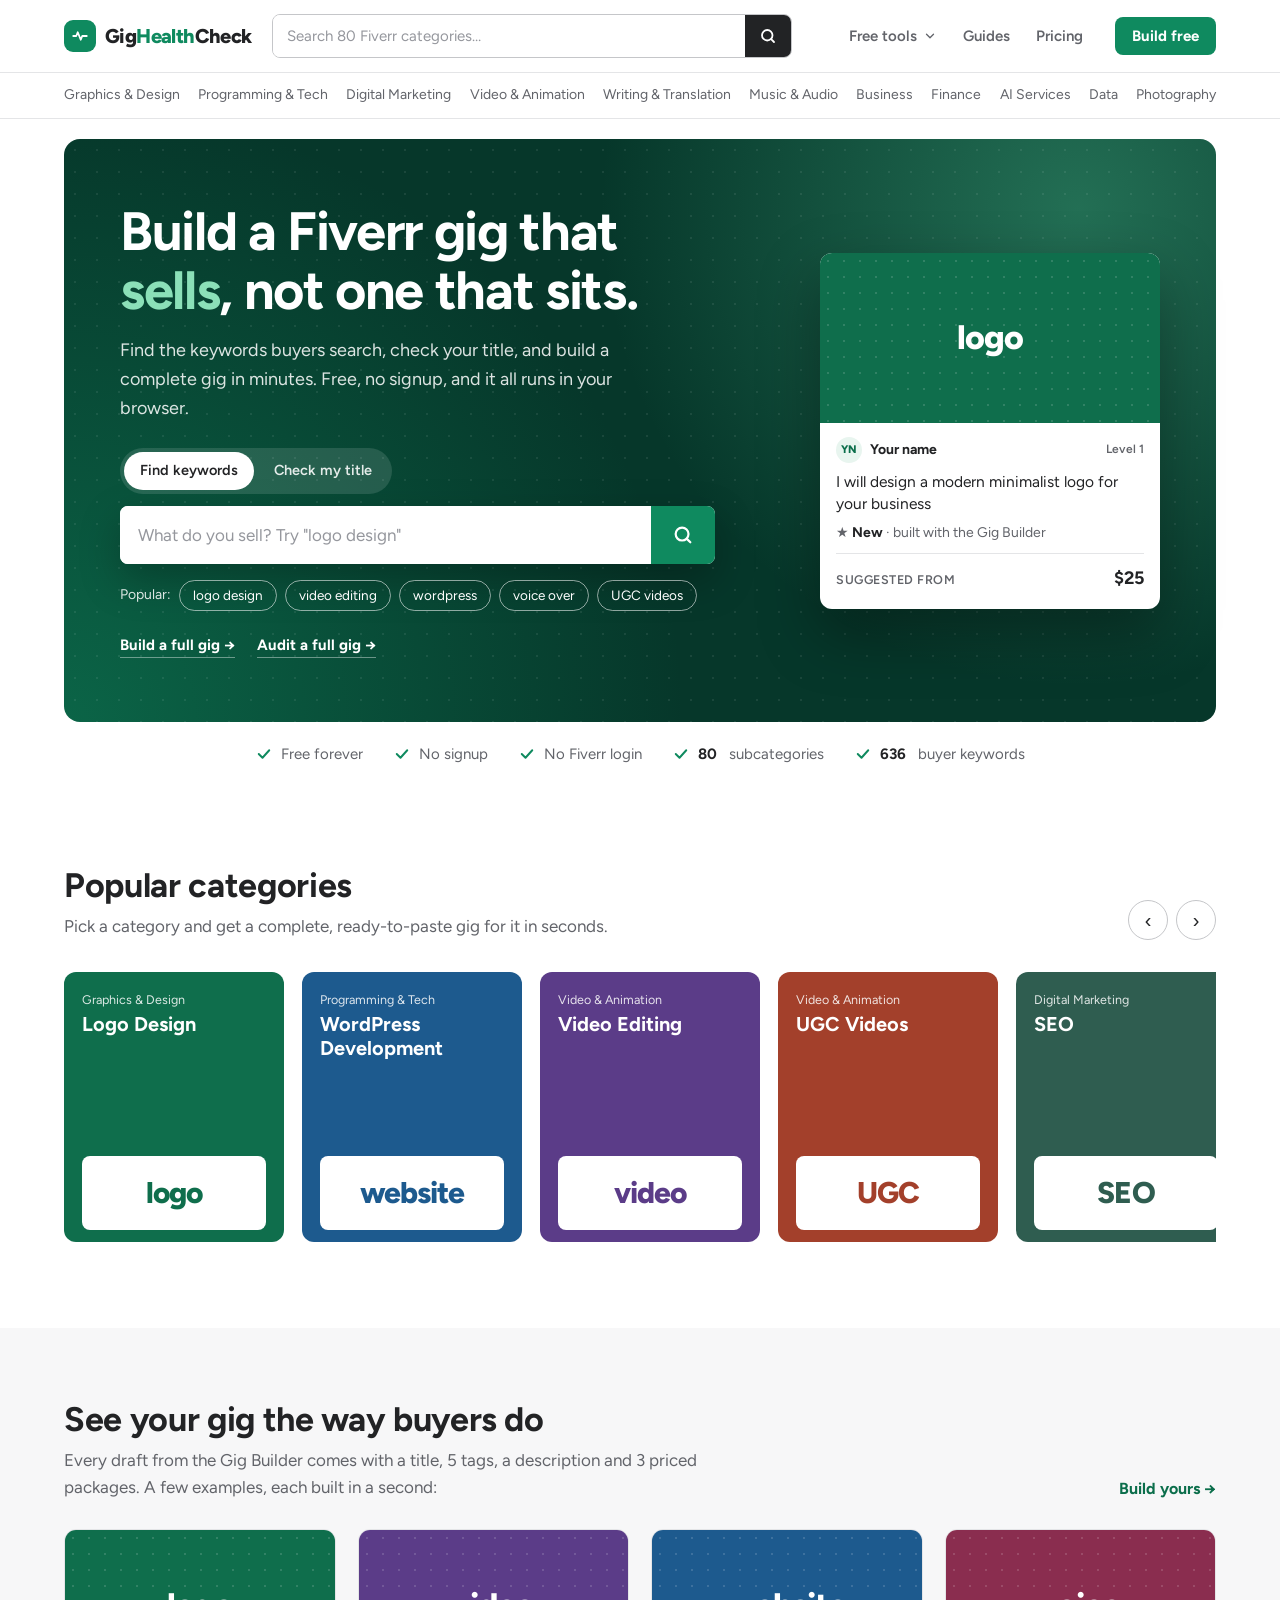
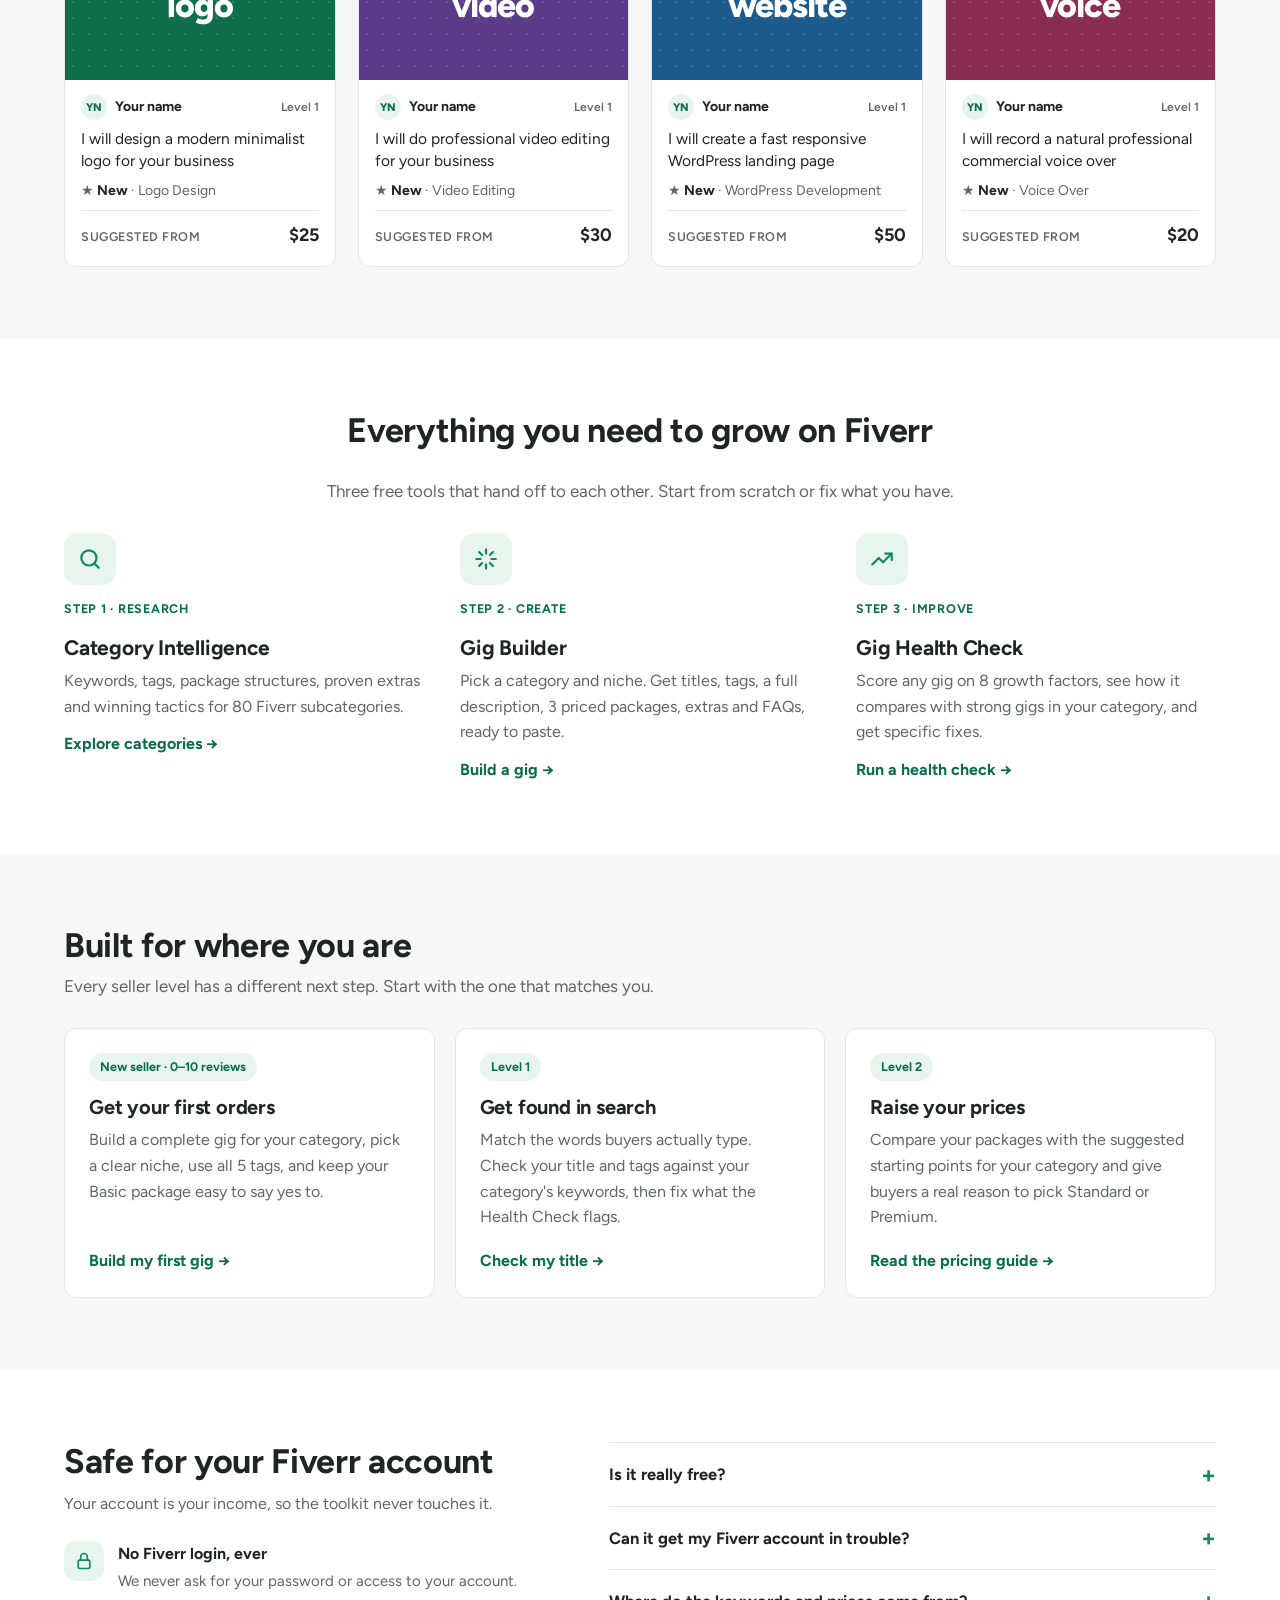
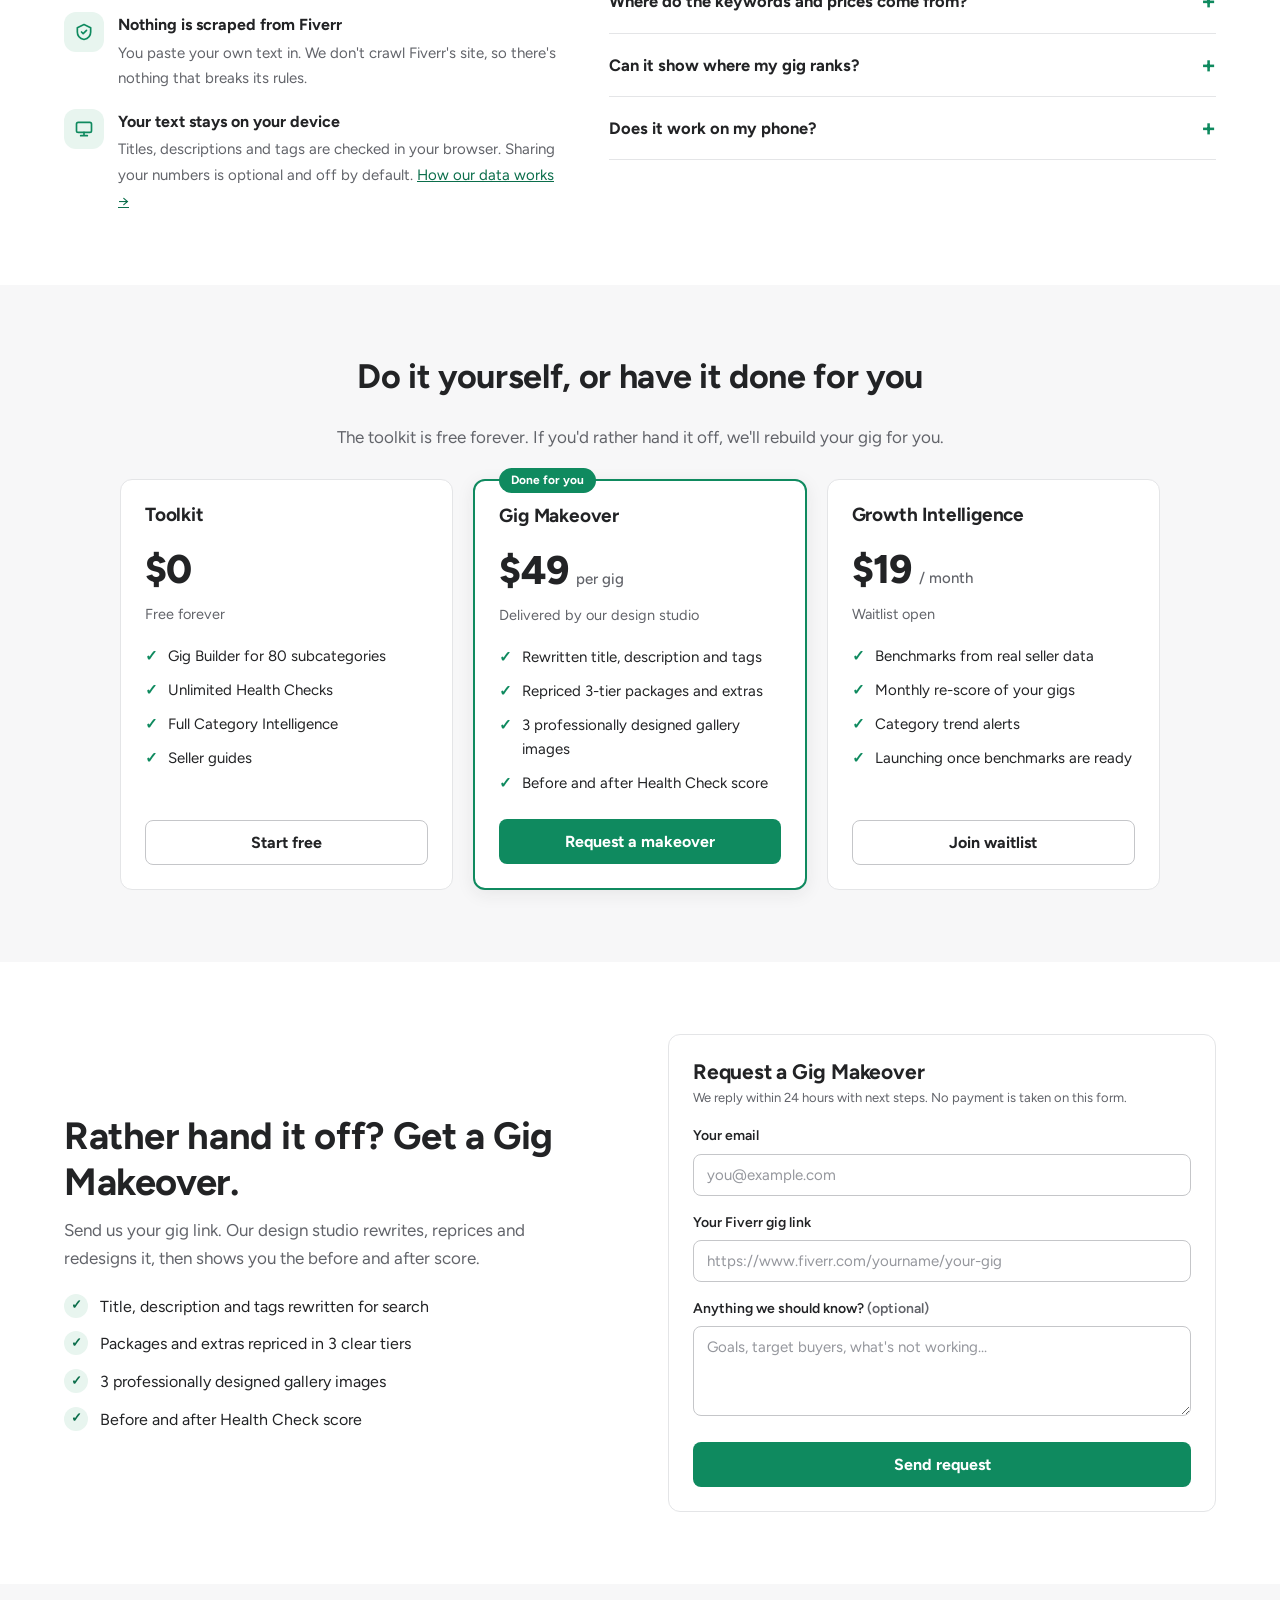
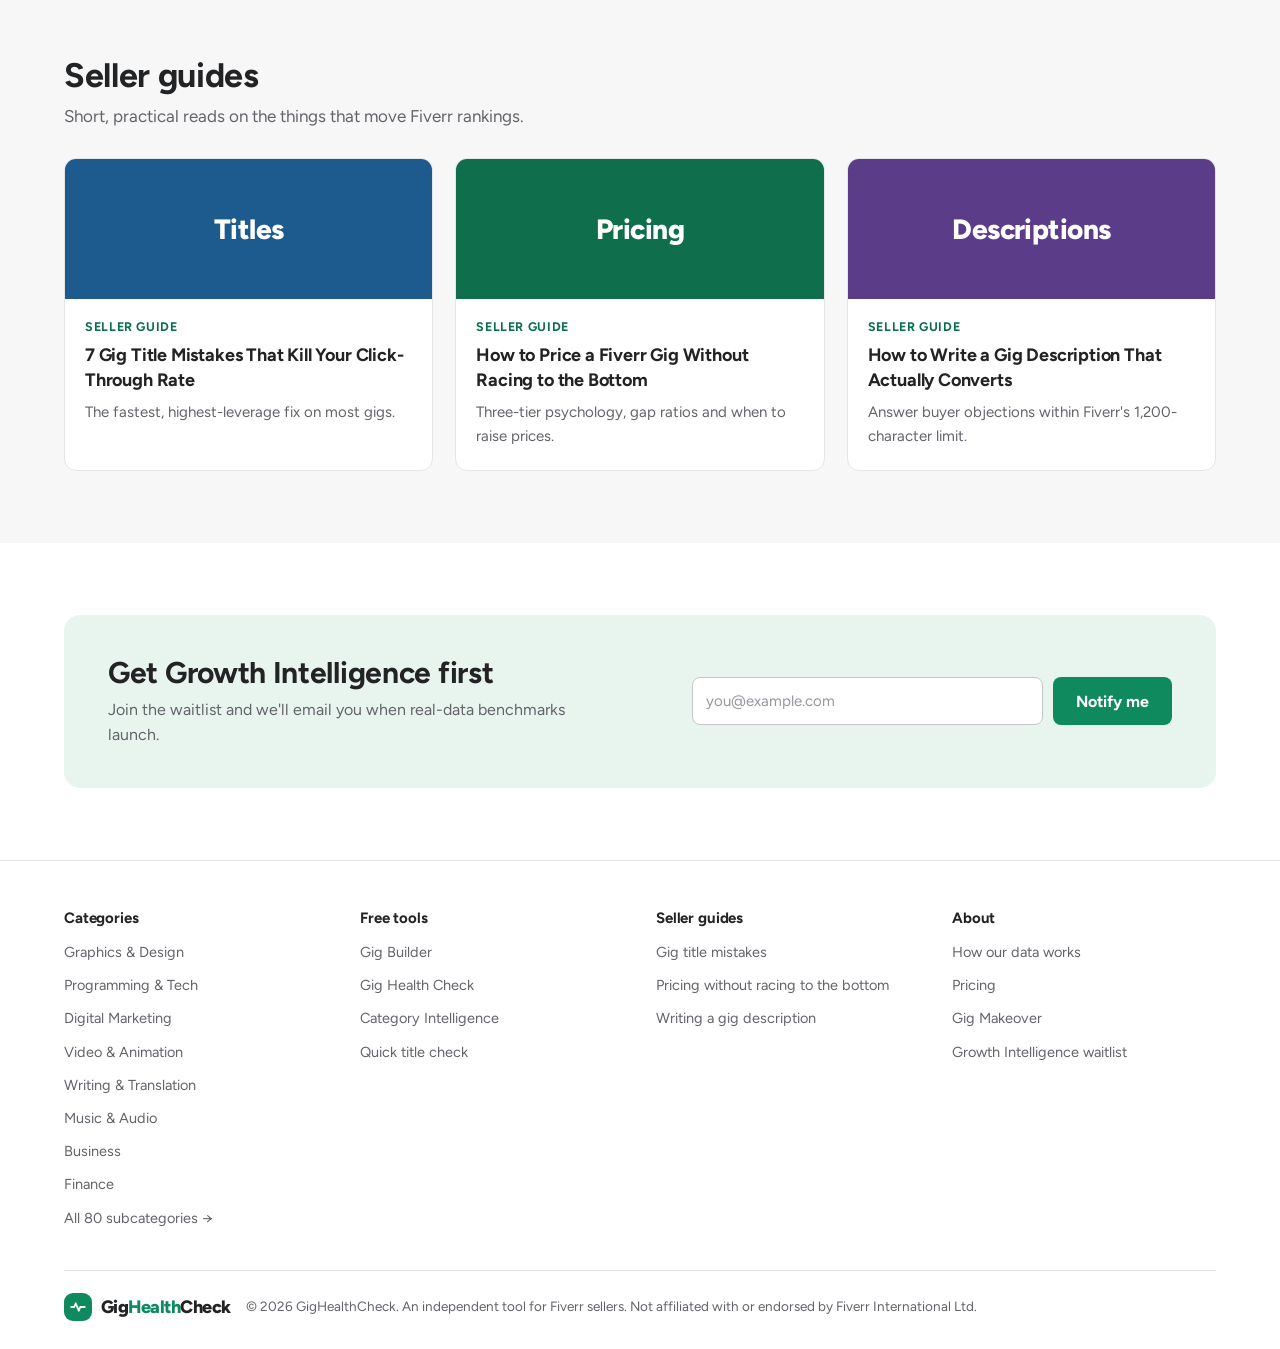
==== commit 4d4136e2: "v2 design: clean, light marketplace-style UI Redesign the whole site in a clean, light layout modell" ====
--- a/index.html
+++ b/index.html
@@ -14,207 +14,234 @@
 {"@type":"Question","name":"Does it work on my phone?","acceptedAnswer":{"@type":"Answer","text":"Yes. Every tool works on mobile, with nothing to install."}}
 ]}
 </script>
+<link rel="preconnect" href="https://fonts.googleapis.com">
+<link rel="preconnect" href="https://fonts.gstatic.com" crossorigin>
+<link rel="stylesheet" href="https://fonts.googleapis.com/css2?family=Figtree:wght@400;500;600;700;800&display=swap">
 <link rel="stylesheet" href="assets/site.css">
 <script>document.documentElement.classList.add('js')</script>
 <script src="assets/motion.js" defer></script>
 <style>
-  .hero{position:relative;padding:76px 0 56px;isolation:isolate}
-  .hero::before,.hero::after{content:"";position:absolute;z-index:-1;border-radius:50%;pointer-events:none;animation:drift 18s ease-in-out infinite}
-  .hero::before{width:620px;height:620px;top:-220px;left:-160px;background:radial-gradient(circle,rgba(51,209,122,.20),transparent 65%)}
-  .hero::after{width:560px;height:560px;top:-60px;right:-180px;background:radial-gradient(circle,rgba(76,201,240,.16),transparent 65%);animation-delay:-9s}
-  .hero-grid-bg{position:absolute;inset:0;z-index:-1;pointer-events:none;background-image:linear-gradient(var(--border) 1px,transparent 1px),linear-gradient(90deg,var(--border) 1px,transparent 1px);background-size:44px 44px;opacity:.35;-webkit-mask-image:radial-gradient(ellipse 70% 60% at 50% 30%,#000 30%,transparent 75%);mask-image:radial-gradient(ellipse 70% 60% at 50% 30%,#000 30%,transparent 75%)}
-  .hero-layout{display:grid;grid-template-columns:minmax(0,1.25fr) minmax(0,.85fr);gap:40px;align-items:start}
-  @media (min-width:901px){.hero-visual{padding-top:28px}}
-  @media (max-width:900px){.hero-layout{grid-template-columns:minmax(0,1fr);text-align:center}}
-  .eyebrow{display:inline-flex;align-items:center;gap:8px;padding:6px 12px;border:1px solid var(--border);background:var(--panel);border-radius:999px;font-size:13px;color:var(--muted);margin-bottom:20px}
-  .eyebrow i{width:8px;height:8px;border-radius:50%;background:var(--accent);animation:pulse 2s infinite}
-  .hero h1{font-size:clamp(34px,3.9vw,50px);margin:0 0 18px;line-height:1.08;letter-spacing:-.025em}
-  .hero h1 .nw{white-space:nowrap}
-  .grad{background:linear-gradient(90deg,var(--accent),var(--accent-3),var(--accent-2),var(--accent));background-size:200% auto;-webkit-background-clip:text;background-clip:text;color:transparent;animation:shimmer 6s linear infinite}
-  .hero p.lede{color:var(--muted);font-size:18px;max-width:540px;margin:0 0 28px}
-  .hero-ctas{display:flex;gap:10px;flex-wrap:wrap}
-  .stats{display:flex;gap:36px;flex-wrap:wrap;margin-top:36px}
-  .stats b{display:block;font-size:28px;font-variant-numeric:tabular-nums}
-  .stats span{color:var(--muted);font-size:13px}
-  @media (max-width:900px){.hero h1{font-size:42px}.hero p.lede{margin-left:auto;margin-right:auto}.hero-ctas,.stats{justify-content:center}}
-  .js .hero-copy>*{animation:rise .7s var(--ease) both}
-  .js .hero-copy>*:nth-child(2){animation-delay:.08s}
-  .js .hero-copy>*:nth-child(3){animation-delay:.16s}
-  .js .hero-copy>*:nth-child(4){animation-delay:.24s}
-  .js .hero-copy>*:nth-child(5){animation-delay:.32s}
-  .js .hero-copy>*:nth-child(6){animation-delay:.4s}
-
-  /* Animated sample report */
-  .hero-visual{position:relative;perspective:1200px}
-  .js .hero-visual{animation:rise .9s var(--ease) .25s both}
-  .mock{position:relative;padding:22px;border-radius:18px;box-shadow:0 40px 80px -40px rgba(0,0,0,.6),0 0 0 1px rgba(51,209,122,.08);animation:float 7s ease-in-out infinite;text-align:left;max-width:420px;margin:0 auto}
-  .mock-head{display:flex;align-items:center;gap:6px;margin-bottom:18px}
-  .mock-head i{width:9px;height:9px;border-radius:50%;background:var(--panel-2);border:1px solid var(--border)}
-  .mock-head span{margin-left:8px;font-size:12px;color:var(--muted);font-weight:600;letter-spacing:.04em;text-transform:uppercase}
-  .mock-top{display:flex;align-items:center;gap:20px;margin-bottom:18px}
-  .ring{position:relative;width:112px;height:112px;flex:none}
+  /* ---------- Hero: deep-green banner with a big search ---------- */
+  .hero{padding:20px 0 0}
+  .hero-banner{position:relative;overflow:visible;border-radius:16px;color:#fff;padding:64px 56px;display:grid;grid-template-columns:minmax(0,1.2fr) minmax(0,.8fr);gap:48px;align-items:center;isolation:isolate}
+  .hero-banner::before{content:"";position:absolute;inset:0;z-index:-1;border-radius:inherit;background:radial-gradient(circle at 88% 12%,rgba(70,179,136,.45),transparent 42%),radial-gradient(circle at 0% 100%,rgba(15,138,95,.55),transparent 48%),#06372a}
+  .hero-banner::after{content:"";position:absolute;inset:0;z-index:-1;border-radius:inherit;background-image:radial-gradient(rgba(255,255,255,.08) 1px,transparent 1.4px);background-size:22px 22px;pointer-events:none}
+  @media (max-width:960px){.hero-banner{grid-template-columns:minmax(0,1fr);padding:44px 28px}}
+  @media (max-width:600px){.hero{padding-top:12px}.hero-banner{padding:34px 18px;border-radius:12px}}
+  .hero h1{font-size:clamp(34px,4.4vw,54px);font-weight:700;line-height:1.08;letter-spacing:-.025em;margin:0 0 16px;color:#fff}
+  .hero h1 em{font-style:normal;color:#8be0b8}
+  .hero .lede{font-size:18px;color:rgba(255,255,255,.86);max-width:560px;margin:0 0 26px}
+  @media (max-width:600px){.hero .lede{font-size:16px}}
+
+  .finder{position:relative;z-index:30;max-width:620px}
+  .tabs{display:inline-flex;gap:4px;padding:4px;background:rgba(255,255,255,.12);border-radius:999px;margin-bottom:12px}
+  .tabs button{border:0;background:transparent;color:rgba(255,255,255,.88);font:inherit;font-size:14.5px;font-weight:600;padding:7px 16px;border-radius:999px;cursor:pointer;transition:background .2s,color .2s}
+  .tabs button[aria-selected="true"]{background:#fff;color:var(--text)}
+  .finder form{display:flex;background:#fff;border-radius:var(--radius);box-shadow:0 16px 40px rgba(0,0,0,.25)}
+  .finder form:focus-within{box-shadow:0 0 0 3px rgba(139,224,184,.65),0 16px 40px rgba(0,0,0,.25)}
+  .combo{position:relative;flex:1;min-width:0}
+  .finder input{height:58px;border:0;border-radius:var(--radius) 0 0 var(--radius);padding:0 18px;font-size:17px;box-shadow:none}
+  .finder input:focus{box-shadow:none}
+  .btn-search{flex:none;min-width:64px;padding:0 18px;border:0;border-radius:0 var(--radius) var(--radius) 0;background:var(--accent);color:#fff;font:inherit;font-size:16px;font-weight:700;display:flex;align-items:center;justify-content:center;gap:8px;cursor:pointer;transition:background .2s}
+  .btn-search:hover{background:var(--accent-2)}
+  .btn-search svg{width:22px;height:22px;fill:none;stroke:currentColor;stroke-width:2.4;stroke-linecap:round}
+  .listbox{position:absolute;z-index:40;left:0;right:0;top:calc(100% + 6px);margin:0;padding:6px;list-style:none;background:#fff;border:1px solid var(--border);border-radius:var(--radius-lg);box-shadow:var(--shadow-3);max-height:330px;overflow:auto;color:var(--text)}
+  .listbox li{display:flex;justify-content:space-between;align-items:baseline;gap:10px;padding:10px 12px;border-radius:var(--radius);cursor:pointer;font-size:15px}
+  .listbox li small{color:var(--muted);font-size:13px;white-space:nowrap;overflow:hidden;text-overflow:ellipsis}
+  .listbox li[aria-selected="true"],.listbox li:hover{background:var(--panel-2)}
+  .listbox mark{background:none;color:var(--accent);font-weight:700}
+  .try{display:flex;flex-wrap:wrap;gap:8px;align-items:center;margin-top:16px;font-size:14px;color:rgba(255,255,255,.86)}
+  .try button{font:inherit;font-size:13.5px;color:#fff;background:transparent;border:1px solid rgba(255,255,255,.55);border-radius:999px;padding:4px 13px;cursor:pointer;transition:background .2s,color .2s}
+  .try button:hover{background:#fff;color:var(--text)}
+  .finder-note{margin-top:10px;font-size:14px;color:#ffd38a}
+  .hero-links{display:flex;gap:22px;flex-wrap:wrap;margin-top:22px;font-weight:700;font-size:15px}
+  .hero-links a{color:#fff;text-decoration:none;border-bottom:1px solid rgba(255,255,255,.4)}
+  .hero-links a:hover{border-bottom-color:#fff}
+
+  /* Example gig card on the right of the banner */
+  .hero-card{justify-self:end;width:100%;max-width:340px;background:#fff;color:var(--text);border-radius:var(--radius-lg);box-shadow:0 24px 60px rgba(0,0,0,.35);overflow:hidden;position:relative}
+  .hero-card .gig-thumb{height:170px}
+  .hero-card .label{position:absolute;top:12px;left:12px;font-size:11px;font-weight:700;letter-spacing:.05em;text-transform:uppercase;background:#fff;color:var(--text);padding:3px 9px;border-radius:999px}
+  .hero-card .score{position:absolute;top:12px;right:12px;background:var(--text);color:#fff;border-radius:999px;padding:5px 11px;font-size:12.5px;font-weight:700}
+  .hero-card .score b{color:#8be0b8}
+  @media (max-width:960px){.hero-card{display:none}}
+
+  .trust-row{display:flex;flex-wrap:wrap;justify-content:center;gap:10px 30px;padding:20px 0 4px;color:var(--muted);font-size:15px}
+  .trust-row span{display:inline-flex;align-items:center;gap:8px}
+  .trust-row svg{width:18px;height:18px;stroke:var(--accent);fill:none;stroke-width:2.6;stroke-linecap:round;stroke-linejoin:round}
+  .trust-row b{color:var(--text)}
+
+  /* ---------- Results (search + title check) ---------- */
+  .results .wrap{padding-top:24px}
+  .result{padding:28px;display:grid;grid-template-columns:repeat(2,minmax(0,1fr));gap:4px 44px;scroll-margin-top:140px;box-shadow:var(--shadow-2)}
+  .result[hidden]{display:none}
+  .result.show{animation:rise .45s var(--ease) both}
+  .result .r-head,.result .r-actions,.result .r-score{grid-column:1/-1}
+  @media (max-width:760px){.result{grid-template-columns:minmax(0,1fr);padding:20px}}
+  .r-head{display:flex;justify-content:space-between;align-items:flex-start;gap:12px;padding-bottom:14px;border-bottom:1px solid var(--border);margin-bottom:6px}
+  .r-head small{display:block;font-size:12.5px;color:var(--muted);text-transform:uppercase;letter-spacing:.05em;font-weight:700}
+  .r-head h3{margin:2px 0 0;font-size:24px}
+  .r-close{background:#fff;border:1px solid var(--border-strong);color:var(--muted);border-radius:var(--radius);width:34px;height:34px;cursor:pointer;font-size:20px;line-height:1;flex:none}
+  .r-close:hover{color:var(--text);border-color:var(--text)}
+  .r-sec{margin-top:18px}
+  .r-sec h4{margin:0 0 10px;font-size:12.5px;color:var(--muted);text-transform:uppercase;letter-spacing:.05em;display:flex;justify-content:space-between;align-items:center;gap:8px}
+  .r-sec h4 button{font:inherit;text-transform:none;letter-spacing:0;font-size:13.5px;font-weight:700;color:var(--accent-2);background:none;border:0;cursor:pointer;padding:0}
+  .r-title{background:var(--bg-soft);border:1px solid var(--border);border-radius:var(--radius);padding:11px 13px;font-size:15px;display:flex;justify-content:space-between;gap:10px;align-items:center;margin-bottom:8px}
+  .r-title span{font-size:12.5px;color:var(--accent-2);font-weight:600;white-space:nowrap}
+  .r-prices{display:grid;grid-template-columns:repeat(3,minmax(0,1fr));gap:8px}
+  .r-prices div{border:1px solid var(--border);border-radius:var(--radius);padding:10px;text-align:center}
+  .r-prices b{display:block;font-size:20px}
+  .r-prices span{font-size:11.5px;color:var(--muted);text-transform:uppercase;letter-spacing:.04em}
+  .r-actions{display:flex;gap:10px;flex-wrap:wrap;margin-top:22px;padding-top:18px;border-top:1px solid var(--border)}
+  .r-actions .btn{flex:0 1 auto}
+  .r-score{display:flex;align-items:center;gap:18px;margin-top:14px}
+  .r-score p{margin:0;font-size:15px;color:var(--muted)}
+  .r-score p b{color:var(--text)}
+  .ring{position:relative;width:100px;height:100px;flex:none}
   .ring svg{width:100%;height:100%;transform:rotate(-90deg)}
   .ring circle{fill:none;stroke-width:10}
   .ring .bg{stroke:var(--panel-2)}
-  .ring .fg{stroke:url(#ringGrad);stroke-linecap:round;stroke-dasharray:326.7;stroke-dashoffset:326.7;transition:stroke-dashoffset 1.6s var(--ease) .2s}
-  .in .ring .fg{stroke-dashoffset:42.5}
+  .ring .fg{stroke:var(--accent);stroke-linecap:round;stroke-dasharray:326.7;stroke-dashoffset:326.7;transition:stroke-dashoffset 1s var(--ease),stroke .3s}
   .ring-num{position:absolute;inset:0;display:flex;flex-direction:column;align-items:center;justify-content:center}
-  .ring-num b{font-size:32px;line-height:1;font-variant-numeric:tabular-nums}
+  .ring-num b{font-size:26px;line-height:1}
   .ring-num span{font-size:11px;color:var(--muted)}
-  .mock-verdict{font-size:12px;font-weight:700;color:var(--accent-2);background:rgba(51,209,122,.12);padding:4px 10px;border-radius:999px;display:inline-block;margin-bottom:6px}
-  .mock-top p{margin:0;font-size:13px;color:var(--muted)}
-  .mbar{display:grid;grid-template-columns:92px minmax(0,1fr) 30px;gap:10px;align-items:center;font-size:12.5px;margin-top:9px}
-  .mbar span{color:var(--muted)}
-  .mbar em{font-style:normal;text-align:right;font-variant-numeric:tabular-nums}
-  .mbar .track{height:6px;background:var(--panel-2);border-radius:999px;overflow:hidden}
-  .mbar .track i{display:block;height:100%;width:0;border-radius:inherit;background:linear-gradient(90deg,var(--accent),var(--accent-3));transition:width 1.2s var(--ease);transition-delay:calc(.4s + var(--i) * .12s)}
-  .in .mbar .track i{width:var(--w)}
-  .mbar.low .track i{background:linear-gradient(90deg,var(--warn),#f7c46c)}
-  .float-chip{position:absolute;padding:8px 12px;border-radius:12px;font-size:12.5px;font-weight:600;background:var(--panel);border:1px solid var(--border);box-shadow:0 20px 40px -20px rgba(0,0,0,.55);animation:float 6s ease-in-out infinite;white-space:nowrap}
-  .float-chip b{color:var(--accent-2)}
-  .chip-a{top:-14px;right:4%;animation-delay:-2s}
-  .chip-b{bottom:-16px;left:2%;animation-delay:-4s}
-  @media (max-width:520px){.chip-a,.chip-b{display:none}.hero h1{font-size:34px}}
-
-  /* Category ticker */
-  .ticker{position:relative;overflow:hidden;border-block:1px solid var(--border);padding:14px 0;-webkit-mask-image:linear-gradient(90deg,transparent,#000 10%,#000 90%,transparent);mask-image:linear-gradient(90deg,transparent,#000 10%,#000 90%,transparent)}
-  .ticker-track{display:flex;gap:10px;width:max-content}
-  .js .ticker-track{animation:marquee 140s linear infinite}
-  @media (max-width:900px){.ticker{overflow-x:auto}}
-  .ticker:hover .ticker-track{animation-play-state:paused}
-  .ticker a{white-space:nowrap;font-size:13.5px;color:var(--muted);text-decoration:none;padding:6px 14px;border:1px solid var(--border);border-radius:999px;background:var(--panel);transition:color .2s,border-color .2s}
-  .ticker a:hover{color:var(--text);border-color:var(--accent)}
-
-  .tool-card .icon{width:42px;height:42px;border-radius:12px;display:grid;place-items:center;margin-bottom:14px;background:linear-gradient(135deg,rgba(51,209,122,.18),rgba(76,201,240,.14));border:1px solid rgba(51,209,122,.25)}
-  .tool-card .icon svg{width:22px;height:22px;stroke:var(--accent-2);fill:none;stroke-width:2;stroke-linecap:round;stroke-linejoin:round}
-  section{padding:56px 0}
-  h2{font-size:26px;text-align:center;margin:0 0 8px}
-  .section-sub{color:var(--muted);text-align:center;max-width:580px;margin:0 auto 32px}
-  .tools{display:grid;grid-template-columns:repeat(3,minmax(0,1fr));gap:16px}
-  @media (max-width:860px){.tools{grid-template-columns:minmax(0,1fr)}}
-  .tool-card{display:flex;flex-direction:column}
-  .tool-card .step{font-size:12px;color:var(--accent-2);font-weight:700;text-transform:uppercase;letter-spacing:.05em}
-  .tool-card h3{margin:6px 0 8px;font-size:19px}
-  .tool-card p{color:var(--muted);font-size:14px;margin:0 0 16px;flex:1}
-  .data-band{display:grid;grid-template-columns:minmax(0,1fr) minmax(0,1fr);gap:24px;align-items:center}
-  @media (max-width:860px){.data-band{grid-template-columns:minmax(0,1fr)}}
-  .data-band h2{text-align:left}
-  .data-band ul{margin:0;padding-left:18px;color:var(--muted);font-size:15px}
-  .data-band li{margin-bottom:8px}
-  .pricing{display:grid;grid-template-columns:repeat(3,minmax(0,1fr));gap:18px;max-width:1000px;margin:0 auto}
+  .result select{padding:9px 11px;font-size:14px}
+  .fixes{list-style:none;margin:0;padding:0;display:grid;gap:8px}
+  .fixes li{display:flex;gap:9px;font-size:14px;line-height:1.45}
+  .fixes li::before{content:"!";flex:none;width:20px;height:20px;border-radius:50%;display:grid;place-items:center;font-size:11px;font-weight:800;background:var(--warn-soft);color:var(--warn)}
+  .fixes li.ok::before{content:"✓";background:var(--accent-soft);color:var(--accent-2)}
+
+  /* ---------- Sections ---------- */
+  .sec{padding:72px 0}
+  .sec-soft{background:var(--bg-soft)}
+  .sec-head{display:flex;justify-content:space-between;align-items:flex-end;gap:20px;margin-bottom:28px}
+  .sec-head h2{font-size:clamp(26px,3vw,34px);font-weight:700;margin:0 0 6px}
+  .sec-head p{margin:0;color:var(--muted);font-size:17px;max-width:660px}
+  .sec-head.center{flex-direction:column;align-items:center;text-align:center}
+  .sec-link{font-weight:700;text-decoration:none;white-space:nowrap}
+  .sec-link:hover{text-decoration:underline}
+  @media (max-width:600px){.sec{padding:52px 0}.sec-head{flex-direction:column;align-items:flex-start}}
+
+  /* Popular categories: colourful tiles in a scroll row */
+  .car-nav{display:flex;gap:8px}
+  .car-btn{width:40px;height:40px;border-radius:50%;border:1px solid var(--border-strong);background:#fff;color:var(--text);font-size:20px;line-height:1;cursor:pointer;display:grid;place-items:center;transition:border-color .2s,box-shadow .2s}
+  .car-btn:hover{border-color:var(--text);box-shadow:var(--shadow-1)}
+  @media (max-width:600px){.car-nav{display:none}}
+  .tiles{display:grid;grid-auto-flow:column;grid-auto-columns:220px;gap:18px;overflow-x:auto;scroll-snap-type:x mandatory;padding:4px 2px 14px;scrollbar-width:thin}
+  .tile{scroll-snap-align:start;position:relative;display:flex;flex-direction:column;height:270px;padding:18px 18px 12px;border-radius:var(--radius-lg);background:var(--c);color:#fff;text-decoration:none;overflow:hidden;transition:transform .25s var(--ease),box-shadow .25s var(--ease)}
+  .tile:hover{transform:translateY(-3px);box-shadow:var(--shadow-2)}
+  .tile small{font-size:12.5px;opacity:.85}
+  .tile b{font-size:20px;line-height:1.2;margin-top:2px}
+  .tile-word{margin-top:auto;background:#fff;color:var(--c);border-radius:var(--radius);padding:22px 14px;font-size:30px;font-weight:800;letter-spacing:-.03em;line-height:1;text-align:center;overflow:hidden;white-space:nowrap;text-overflow:ellipsis}
+
+  /* Gig previews, in the style of a marketplace gig card */
+  .gig-grid{display:grid;grid-template-columns:repeat(4,minmax(0,1fr));gap:22px}
+  @media (max-width:1000px){.gig-grid{grid-template-columns:repeat(2,minmax(0,1fr))}}
+  /* Phones: one swipeable row instead of a long stack */
+  @media (max-width:600px){.gig-grid{grid-template-columns:none;grid-auto-flow:column;grid-auto-columns:82%;gap:14px;overflow-x:auto;scroll-snap-type:x mandatory;padding:2px 2px 14px}.gig-grid>*{scroll-snap-align:start}}
+  .gig-card{display:flex;flex-direction:column;background:#fff;border:1px solid var(--border);border-radius:var(--radius-lg);overflow:hidden;color:var(--text);text-decoration:none;transition:box-shadow .25s var(--ease),transform .25s var(--ease)}
+  .gig-card:hover{box-shadow:var(--shadow-2);transform:translateY(-3px)}
+  .gig-thumb{position:relative;height:150px;background:var(--c,#0f6e4c);display:grid;place-items:center;overflow:hidden}
+  .gig-thumb::before{content:"";position:absolute;inset:0;background-image:radial-gradient(rgba(255,255,255,.14) 1px,transparent 1.4px);background-size:16px 16px}
+  .gig-thumb span{position:relative;color:#fff;font-size:34px;font-weight:800;letter-spacing:-.03em;padding:0 14px;text-align:center;line-height:1.05}
+  .gig-body{padding:14px 16px 16px;display:flex;flex-direction:column;gap:8px;flex:1}
+  .gig-seller{display:flex;align-items:center;gap:8px;font-size:14px;font-weight:700}
+  .gig-av{width:26px;height:26px;border-radius:50%;background:var(--accent-soft);color:var(--accent-2);display:grid;place-items:center;font-size:11px;font-weight:800}
+  .gig-lvl{margin-left:auto;font-size:12px;font-weight:600;color:var(--muted)}
+  .gig-title{margin:0;font-size:15.5px;line-height:1.4;display:-webkit-box;-webkit-line-clamp:2;-webkit-box-orient:vertical;overflow:hidden;min-height:43px}
+  .gig-card:hover .gig-title{text-decoration:underline}
+  .gig-rating{font-size:14px;color:var(--muted)}
+  .gig-rating b{color:var(--text)}
+  .gig-price{margin-top:auto;padding-top:10px;border-top:1px solid var(--border);display:flex;justify-content:space-between;align-items:baseline;font-size:12.5px;color:var(--muted);text-transform:uppercase;letter-spacing:.04em;font-weight:600}
+  .gig-price b{font-size:18px;color:var(--text);text-transform:none;letter-spacing:0}
+
+  /* Features */
+  .feature-grid{display:grid;grid-template-columns:repeat(3,minmax(0,1fr));gap:36px}
+  @media (max-width:860px){.feature-grid{grid-template-columns:minmax(0,1fr);gap:28px}}
+  .feature h3{margin:16px 0 8px;font-size:21px}
+  .feature p{margin:0 0 12px;color:var(--muted)}
+  .feature a{font-weight:700;text-decoration:none}
+  .feature a:hover{text-decoration:underline}
+  .f-icon{width:52px;height:52px;border-radius:14px;display:grid;place-items:center;background:var(--accent-soft)}
+  .f-icon svg{width:26px;height:26px;stroke:var(--accent);fill:none;stroke-width:2;stroke-linecap:round;stroke-linejoin:round}
+  .feature .step{display:block;margin-top:14px;font-size:12.5px;font-weight:700;letter-spacing:.06em;text-transform:uppercase;color:var(--accent-2)}
+
+  /* Seller levels */
+  .levels{display:grid;grid-template-columns:repeat(3,minmax(0,1fr));gap:20px}
+  @media (max-width:860px){.levels{grid-template-columns:minmax(0,1fr)}}
+  .level{display:flex;flex-direction:column}
+  .level .tag{align-self:flex-start;font-size:12.5px;font-weight:700;padding:4px 11px;border-radius:999px;background:var(--accent-soft);color:var(--accent-2);margin-bottom:14px}
+  .level h3{margin:0 0 8px;font-size:20px}
+  .level p{color:var(--muted);margin:0 0 18px;flex:1}
+  .level a{font-weight:700;text-decoration:none}
+  .level a:hover{text-decoration:underline}
+
+  /* Safe for your account + FAQ */
+  .trust{display:grid;grid-template-columns:minmax(0,.9fr) minmax(0,1.1fr);gap:48px;align-items:start}
+  @media (max-width:860px){.trust{grid-template-columns:minmax(0,1fr);gap:32px}}
+  .trust h2{font-size:clamp(26px,3vw,34px);margin:0 0 8px}
+  .promises{display:grid;gap:18px;margin-top:24px}
+  .promise{display:flex;gap:14px;align-items:flex-start}
+  .promise .p-icon{width:40px;height:40px;flex:none;border-radius:12px;display:grid;place-items:center;background:var(--accent-soft)}
+  .promise .p-icon svg{width:20px;height:20px;stroke:var(--accent);fill:none;stroke-width:2;stroke-linecap:round;stroke-linejoin:round}
+  .promise b{display:block;font-size:16px;margin-bottom:2px}
+  .promise span{color:var(--muted);font-size:15px}
+  .faq details{border-bottom:1px solid var(--border)}
+  .faq details:first-child{border-top:1px solid var(--border)}
+  .faq summary{cursor:pointer;list-style:none;padding:18px 0;font-weight:700;font-size:16.5px;display:flex;justify-content:space-between;align-items:center;gap:12px}
+  .faq summary::-webkit-details-marker{display:none}
+  .faq summary::after{content:"+";color:var(--accent);font-size:24px;line-height:1;transition:transform .25s var(--ease)}
+  .faq details[open] summary::after{transform:rotate(45deg)}
+  .faq p{margin:0 0 18px;color:var(--muted)}
+
+  /* Pricing */
+  .pricing{display:grid;grid-template-columns:repeat(3,minmax(0,1fr));gap:20px;max-width:1040px;margin:0 auto}
   @media (max-width:860px){.pricing{grid-template-columns:minmax(0,1fr)}}
   .plan{display:flex;flex-direction:column;position:relative}
-  .plan.featured{border:1px solid transparent;background:linear-gradient(var(--panel),var(--panel)) padding-box,conic-gradient(from var(--ang),var(--accent),rgba(51,209,122,.15) 25%,var(--accent-3) 50%,rgba(51,209,122,.15) 75%,var(--accent)) border-box;animation:spin 6s linear infinite;box-shadow:0 30px 60px -35px var(--glow)}
-  .plan .badge{position:absolute;top:-11px;left:50%;transform:translateX(-50%);background:var(--accent);color:var(--on-accent);font-size:11px;font-weight:700;padding:3px 12px;border-radius:999px;white-space:nowrap}
-  .plan h3{margin:0 0 4px;font-size:18px}
-  .price{font-size:32px;font-weight:800;margin:10px 0}
-  .price small{font-size:14px;color:var(--muted);font-weight:400}
-  .plan ul{list-style:none;padding:0;margin:0 0 20px;flex:1}
-  .plan li{padding:8px 0;border-top:1px solid var(--border);color:var(--muted);font-size:14px}
-  .plan li:first-child{border-top:0}
-  .plan .btn{text-align:center}
-  .form-card{max-width:560px;margin:0 auto}
-  .form-card h2{text-align:left;font-size:20px}
-  .inline-form{display:flex;gap:8px;margin-top:14px;flex-wrap:wrap}
-  .inline-form input{flex:1;min-width:200px}
-  .guides{display:grid;grid-template-columns:repeat(3,minmax(0,1fr));gap:16px;max-width:1000px;margin:0 auto}
-  @media (max-width:760px){.guides{grid-template-columns:minmax(0,1fr)}}
-  .guide{text-decoration:none;color:var(--text)}
-  .guide .read{display:inline-block;margin-top:12px;font-size:13px;font-weight:600;color:var(--accent-2);transition:transform .25s var(--ease)}
-  .guide:hover .read{transform:translateX(4px)}
-  .guide h3{margin:0 0 6px;font-size:17px}
-  .guide p{margin:0;color:var(--muted);font-size:14px}
-  @media (max-width:600px){.hero h1 br{display:none}.hero p.lede{font-size:16px}}
-
-  /* ---------- Finder: search-first hero ---------- */
-  .finder{position:relative;z-index:30;padding:8px;margin:0 0 18px;max-width:560px;border-radius:16px;box-shadow:0 30px 60px -40px rgba(0,0,0,.6);text-align:left}
-  @media (max-width:900px){.finder{margin-left:auto;margin-right:auto}}
-  .tabs{display:flex;gap:4px;padding:4px;background:var(--panel-2);border-radius:11px;margin-bottom:8px}
-  .tabs button{flex:1;border:0;background:transparent;color:var(--muted);font:inherit;font-size:14px;font-weight:600;padding:9px 10px;border-radius:8px;cursor:pointer;transition:background .2s,color .2s}
-  .tabs button[aria-selected="true"]{background:var(--panel);color:var(--text);box-shadow:0 0 0 1px var(--border),0 6px 16px -10px rgba(0,0,0,.5)}
-  .finder form{display:flex;gap:8px;padding:4px}
-  .combo{position:relative;flex:1;min-width:0}
-  .combo svg{position:absolute;left:13px;top:50%;translate:0 -50%;width:18px;height:18px;stroke:var(--muted);fill:none;stroke-width:2.2;stroke-linecap:round;pointer-events:none}
-  .finder input{padding:13px 14px;font-size:15.5px;border-radius:10px}
-  .combo input{padding-left:40px}
-  .finder .btn{white-space:nowrap}
-  .listbox{position:absolute;z-index:20;left:0;right:0;top:calc(100% + 6px);margin:0;padding:6px;list-style:none;background:var(--panel);border:1px solid var(--border);border-radius:12px;box-shadow:0 24px 50px -20px rgba(0,0,0,.6);max-height:320px;overflow:auto}
-  .listbox li{display:flex;justify-content:space-between;align-items:baseline;gap:10px;padding:9px 10px;border-radius:8px;cursor:pointer;font-size:14.5px}
-  .listbox li small{color:var(--muted);font-size:12.5px;white-space:nowrap;overflow:hidden;text-overflow:ellipsis}
-  .listbox li[aria-selected="true"],.listbox li:hover{background:var(--panel-2)}
-  .listbox mark{background:none;color:var(--accent-2);font-weight:700}
-  .try{display:flex;flex-wrap:wrap;gap:6px;align-items:center;padding:8px 6px 4px;font-size:13px;color:var(--muted)}
-  .try button{font:inherit;font-size:12.5px;color:var(--text);background:var(--panel-2);border:1px solid var(--border);border-radius:999px;padding:4px 10px;cursor:pointer;transition:border-color .2s}
-  .try button:hover{border-color:var(--accent)}
-  .finder-note{font-size:13px;color:var(--warn);padding:2px 8px 6px}
-  .hero-links{display:flex;gap:20px;flex-wrap:wrap;font-size:14.5px;font-weight:600}
-  .hero-links a{text-decoration:none}
-  .hero-links a:hover{text-decoration:underline}
-  @media (max-width:900px){.hero-links{justify-content:center}}
-  @media (max-width:520px){.finder form{flex-direction:column}.finder .btn{width:100%}}
-
-  /* Live result panel (replaces the sample report once someone searches) */
-  .result{max-width:440px;margin:0 auto;text-align:left;padding:22px;border-radius:18px;box-shadow:0 40px 80px -40px rgba(0,0,0,.6),0 0 0 1px rgba(51,209,122,.1)}
-  .result.show{animation:rise .5s var(--ease) both}
-  .result{scroll-margin-top:84px}
-  .r-head{display:flex;justify-content:space-between;align-items:flex-start;gap:10px;margin-bottom:6px}
-  .r-head small{display:block;font-size:12px;color:var(--muted);text-transform:uppercase;letter-spacing:.05em;font-weight:600}
-  .r-head h3{margin:2px 0 0;font-size:20px}
-  .r-close{background:none;border:1px solid var(--border);color:var(--muted);border-radius:8px;width:30px;height:30px;cursor:pointer;font-size:18px;line-height:1;flex:none}
-  .r-close:hover{color:var(--text);border-color:var(--accent)}
-  .r-sec{margin-top:16px}
-  .r-sec h4{margin:0 0 8px;font-size:12px;color:var(--muted);text-transform:uppercase;letter-spacing:.05em;display:flex;justify-content:space-between;align-items:center;gap:8px}
-  .r-sec h4 button{font:inherit;text-transform:none;letter-spacing:0;font-size:12.5px;font-weight:600;color:var(--accent-2);background:none;border:0;cursor:pointer;padding:0}
-  .r-title{background:var(--panel-2);border:1px solid var(--border);border-radius:10px;padding:10px 12px;font-size:14.5px;display:flex;justify-content:space-between;gap:10px;align-items:center;margin-bottom:6px}
-  .r-title span{font-size:12px;color:var(--accent-2);white-space:nowrap}
-  .r-prices{display:grid;grid-template-columns:repeat(3,minmax(0,1fr));gap:8px}
-  .r-prices div{background:var(--panel-2);border:1px solid var(--border);border-radius:10px;padding:8px;text-align:center}
-  .r-prices b{display:block;font-size:18px}
-  .r-prices span{font-size:11px;color:var(--muted);text-transform:uppercase;letter-spacing:.04em}
-  .r-actions{display:flex;gap:8px;flex-wrap:wrap;margin-top:18px}
-  .r-actions .btn{flex:1;text-align:center;padding:11px 14px;font-size:14px}
-  .r-score{display:flex;align-items:center;gap:16px;margin-top:10px}
-  .r-score .ring{width:96px;height:96px}
-  .r-score .ring .fg{stroke:var(--accent);transition:stroke-dashoffset 1s var(--ease),stroke .3s}
-  .r-score .ring-num b{font-size:26px}
-  .r-score p{margin:0;font-size:14px;color:var(--muted)}
-  .r-score p b{color:var(--text)}
-  .result select{padding:8px 10px;font-size:13.5px;margin-top:4px}
-  .fixes{list-style:none;margin:0;padding:0;display:grid;gap:8px}
-  .fixes li{display:flex;gap:9px;font-size:13.5px;line-height:1.45}
-  .fixes li::before{content:"!";flex:none;width:19px;height:19px;border-radius:50%;display:grid;place-items:center;font-size:11px;font-weight:800;background:rgba(245,166,35,.16);color:var(--warn)}
-  .fixes li.ok::before{content:"✓";background:rgba(51,209,122,.16);color:var(--accent-2)}
-
-  /* ---------- Built for your level ---------- */
-  .levels{display:grid;grid-template-columns:repeat(3,minmax(0,1fr));gap:16px}
-  @media (max-width:860px){.levels{grid-template-columns:minmax(0,1fr)}}
-  .level{display:flex;flex-direction:column}
-  .level .tag{align-self:flex-start;font-size:12px;font-weight:700;padding:4px 10px;border-radius:999px;background:rgba(51,209,122,.12);color:var(--accent-2);margin-bottom:12px}
-  .level h3{margin:0 0 8px;font-size:19px}
-  .level p{color:var(--muted);font-size:14.5px;margin:0 0 16px;flex:1}
-  .level a{font-weight:600;font-size:14px;text-decoration:none}
-  .level a:hover{text-decoration:underline}
-
-  /* ---------- Safe for your account + FAQ ---------- */
-  .trust{display:grid;grid-template-columns:minmax(0,.9fr) minmax(0,1.1fr);gap:36px;align-items:start}
-  @media (max-width:860px){.trust{grid-template-columns:minmax(0,1fr)}}
-  .trust h2{text-align:left}
-  .promises{display:grid;gap:16px;margin-top:22px}
-  .promise{display:flex;gap:14px;align-items:flex-start}
-  .promise .icon{width:40px;height:40px;flex:none;border-radius:12px;display:grid;place-items:center;background:linear-gradient(135deg,rgba(51,209,122,.18),rgba(76,201,240,.14));border:1px solid rgba(51,209,122,.25)}
-  .promise .icon svg{width:20px;height:20px;stroke:var(--accent-2);fill:none;stroke-width:2;stroke-linecap:round;stroke-linejoin:round}
-  .promise b{display:block;font-size:15.5px;margin-bottom:2px}
-  .promise span{color:var(--muted);font-size:14px}
-  .faq details{border:1px solid var(--border);background:var(--panel);border-radius:12px;padding:0 16px;margin-bottom:10px;transition:border-color .2s}
-  .faq details[open]{border-color:rgba(51,209,122,.45)}
-  .faq summary{cursor:pointer;list-style:none;padding:15px 0;font-weight:600;font-size:15px;display:flex;justify-content:space-between;align-items:center;gap:12px}
-  .faq summary::-webkit-details-marker{display:none}
-  .faq summary::after{content:"+";color:var(--accent-2);font-size:22px;line-height:1;transition:transform .25s var(--ease)}
-  .faq details[open] summary::after{transform:rotate(45deg)}
-  .faq p{margin:0 0 15px;color:var(--muted);font-size:14.5px}
+  .plan.featured{border:2px solid var(--accent);box-shadow:var(--shadow-2)}
+  .plan .badge{position:absolute;top:-13px;left:24px;background:var(--accent);color:#fff;font-size:12px;font-weight:700;padding:3px 12px;border-radius:999px}
+  .plan h3{margin:0;font-size:19px}
+  .price{font-size:40px;font-weight:800;letter-spacing:-.02em;margin:10px 0 2px}
+  .price small{font-size:15px;color:var(--muted);font-weight:500;letter-spacing:0}
+  .plan .per{color:var(--muted);font-size:14.5px;margin-bottom:18px}
+  .plan ul{list-style:none;padding:0;margin:0 0 24px;flex:1;display:grid;gap:10px;align-content:start}
+  .plan li{display:flex;gap:10px;font-size:15px}
+  .plan li::before{content:"✓";color:var(--accent);font-weight:800}
+  .plan .btn{width:100%}
+
+  /* Makeover */
+  .makeover{display:grid;grid-template-columns:minmax(0,1fr) minmax(0,1fr);gap:56px;align-items:center}
+  @media (max-width:860px){.makeover{grid-template-columns:minmax(0,1fr);gap:28px}}
+  .makeover h2{font-size:clamp(28px,3.4vw,38px);margin:0 0 12px}
+  .makeover .lead{color:var(--muted);font-size:17px;margin:0 0 22px;max-width:480px}
+  .checks{list-style:none;margin:0;padding:0;display:grid;gap:12px}
+  .checks li{display:flex;gap:12px;align-items:flex-start;font-size:16px}
+  .checks li::before{content:"✓";flex:none;width:24px;height:24px;border-radius:50%;background:var(--accent-soft);color:var(--accent-2);display:grid;place-items:center;font-weight:800;font-size:13px}
+  .form-card h3{margin:0 0 4px;font-size:21px}
+  .form-card .btn{width:100%;margin-top:18px}
+
+  /* Guides */
+  .guides{display:grid;grid-template-columns:repeat(3,minmax(0,1fr));gap:22px}
+  @media (max-width:860px){.guides{grid-template-columns:minmax(0,1fr)}}
+  .guide{display:flex;flex-direction:column;background:#fff;border:1px solid var(--border);border-radius:var(--radius-lg);overflow:hidden;color:var(--text);text-decoration:none}
+  .guide-thumb{height:140px;background:var(--c);display:grid;place-items:center;color:#fff;font-size:28px;font-weight:800;letter-spacing:-.02em}
+  .guide-body{padding:18px 20px 22px}
+  .guide-body small{display:block;font-size:12.5px;font-weight:700;letter-spacing:.05em;text-transform:uppercase;color:var(--accent-2);margin-bottom:6px}
+  .guide h3{margin:0 0 8px;font-size:18px;line-height:1.35}
+  .guide:hover h3{text-decoration:underline}
+  .guide p{margin:0;color:var(--muted);font-size:15px}
+
+  /* Waitlist */
+  .wait-band{display:flex;align-items:center;justify-content:space-between;gap:28px;flex-wrap:wrap;background:var(--accent-soft);border-radius:16px;padding:40px 44px}
+  @media (max-width:600px){.wait-band{padding:28px 20px}}
+  .wait-band h2{margin:0 0 6px;font-size:clamp(24px,2.6vw,30px)}
+  .wait-band p{margin:0;color:var(--muted);max-width:480px}
+  .inline-form{display:flex;gap:10px;flex-wrap:wrap;flex:1 1 360px;max-width:480px}
+  .inline-form input{flex:1;min-width:200px;height:48px}
+  .inline-form .btn{height:48px}
 </style>
 </head>
-<body>
+<body class="home">
 <a class="skip-link" href="#main">Skip to content</a>
 <header class="site-header">
   <div class="header-inner">
@@ -222,6 +249,10 @@
       <span class="brand-mark" aria-hidden="true"><svg viewBox="0 0 24 24"><path d="M3 12h4l2-5 4 10 2-5h6"/></svg></span>
       <span class="brand-word">Gig<span>Health</span>Check</span>
     </a>
+    <form class="hdr-search" action="categories.html" role="search">
+      <input name="q" type="search" placeholder="Search 80 Fiverr categories…" aria-label="Search categories">
+      <button type="submit" aria-label="Search"><svg viewBox="0 0 24 24" aria-hidden="true"><circle cx="11" cy="11" r="7"/><path d="m20 20-3.5-3.5"/></svg></button>
+    </form>
     <nav class="site-nav" aria-label="Main">
       <span class="nav-glide" aria-hidden="true"></span>
       <div class="nav-item has-menu">
@@ -237,14 +268,19 @@
       <a class="nav-link" href="index.html#pricing">Pricing</a>
     </nav>
     <div class="header-actions">
-      <a class="btn header-cta" href="builder.html">Build free <span aria-hidden="true">→</span></a>
+      <a class="btn header-cta" href="builder.html">Build free</a>
       <button type="button" class="menu-toggle" aria-expanded="false" aria-controls="mobile-menu" aria-label="Open menu"><span></span><span></span></button>
     </div>
   </div>
+  <nav class="cat-strip" aria-label="Categories"><div class="cat-strip-inner"><a href="categories.html?group=Graphics%20%26%20Design" data-group="Graphics &amp; Design">Graphics &amp; Design</a><a href="categories.html?group=Programming%20%26%20Tech" data-group="Programming &amp; Tech">Programming &amp; Tech</a><a href="categories.html?group=Digital%20Marketing" data-group="Digital Marketing">Digital Marketing</a><a href="categories.html?group=Video%20%26%20Animation" data-group="Video &amp; Animation">Video &amp; Animation</a><a href="categories.html?group=Writing%20%26%20Translation" data-group="Writing &amp; Translation">Writing &amp; Translation</a><a href="categories.html?group=Music%20%26%20Audio" data-group="Music &amp; Audio">Music &amp; Audio</a><a href="categories.html?group=Business" data-group="Business">Business</a><a href="categories.html?group=Finance" data-group="Finance">Finance</a><a href="categories.html?group=AI%20Services" data-group="AI Services">AI Services</a><a href="categories.html?group=Data" data-group="Data">Data</a><a href="categories.html?group=Photography" data-group="Photography">Photography</a></div></nav>
   <div class="scroll-progress" aria-hidden="true"><i></i></div>
 </header>
 <div class="mobile-menu" id="mobile-menu">
   <div class="mm-inner">
+    <form class="mm-search" action="categories.html" role="search">
+      <input name="q" type="search" placeholder="Search 80 Fiverr categories…" aria-label="Search categories">
+      <button type="submit" aria-label="Search"><svg viewBox="0 0 24 24" aria-hidden="true"><circle cx="11" cy="11" r="7"/><path d="m20 20-3.5-3.5"/></svg></button>
+    </form>
     <p class="mm-label">Free tools</p>
     <a class="mm-tool" href="builder.html"><span class="mi-icon"><svg viewBox="0 0 24 24" aria-hidden="true"><path d="M12 3v4M12 17v4M3 12h4M17 12h4M5.6 5.6l2.8 2.8M15.6 15.6l2.8 2.8M5.6 18.4l2.8-2.8M15.6 8.4l2.8-2.8"/></svg></span><span><b>Gig Builder</b><small>Titles, tags, description and 3 packages, ready to paste</small></span></a>
     <a class="mm-tool" href="tool.html"><span class="mi-icon"><svg viewBox="0 0 24 24" aria-hidden="true"><path d="M3 12h4l2-5 4 10 2-5h6"/></svg></span><span><b>Gig Health Check</b><small>Score your gig and compare it with strong gigs in your category</small></span></a>
@@ -259,134 +295,160 @@
   </div>
 </div>
 
-<div class="hero" id="main">
-  <div class="hero-grid-bg"></div>
-  <div class="wrap hero-layout">
-    <div class="hero-copy">
-      <div><span class="eyebrow"><i></i>Free · No signup · No Fiverr login</span></div>
-      <h1>Build a Fiverr gig <span class="nw">that <span class="grad">sells</span>,</span> <br>not one that sits.</h1>
-      <p class="lede">Find the keywords buyers search, check your title, and build a full gig in minutes. Free, and it all runs in your browser.</p>
-
-      <div class="finder card" id="finder">
-        <div class="tabs" role="tablist" aria-label="Quick tools">
-          <button type="button" role="tab" id="tab-kw" aria-selected="true" aria-controls="pane-kw">Find keywords</button>
-          <button type="button" role="tab" id="tab-title" aria-selected="false" aria-controls="pane-title" tabindex="-1">Check my title</button>
-        </div>
-        <div id="pane-kw" role="tabpanel" aria-labelledby="tab-kw">
-          <form id="kwForm" autocomplete="off">
-            <div class="combo">
-              <svg viewBox="0 0 24 24" aria-hidden="true"><circle cx="11" cy="11" r="7"/><path d="m20 20-3.5-3.5"/></svg>
-              <input id="kwInput" type="search" role="combobox" aria-expanded="false" aria-controls="kwList" aria-autocomplete="list" aria-label="What do you sell on Fiverr?" placeholder="What do you sell? e.g. logo design">
-              <ul class="listbox" id="kwList" role="listbox" aria-label="Matching categories" hidden></ul>
-            </div>
-            <button class="btn" type="submit">Search</button>
-          </form>
-          <div class="finder-note" id="kwNote" hidden></div>
-          <div class="try">Try: <button type="button" data-q="logo design">logo design</button><button type="button" data-q="video editing">video editing</button><button type="button" data-q="wordpress">wordpress</button><button type="button" data-q="voice over">voice over</button></div>
-        </div>
-        <div id="pane-title" role="tabpanel" aria-labelledby="tab-title" hidden>
-          <form id="titleForm" autocomplete="off">
-            <input id="titleInput" maxlength="120" aria-label="Your gig title" placeholder="Paste your gig title, e.g. I will design a logo">
-            <button class="btn" type="submit">Check</button>
-          </form>
-          <div class="finder-note" id="titleNote" hidden></div>
-          <div class="try">Checks length, the "I will" format, keywords and spammy caps. Nothing is saved.</div>
-        </div>
-      </div>
-
-      <div class="hero-links">
-        <a href="builder.html">Build a full gig →</a>
-        <a href="tool.html">Audit a full gig →</a>
-      </div>
-      <div class="stats" data-reveal>
-        <div><b id="catCount" data-count="80">80</b><span>subcategories</span></div>
-        <div><b id="kwCount">300+</b><span>buyer keywords</span></div>
-        <div><b>0</b><span>signups needed</span></div>
-      </div>
-    </div>
-
-    <div class="hero-visual">
-      <div class="card result" id="result" aria-live="polite" hidden></div>
-      <div class="mock card" id="sample" data-reveal aria-hidden="true">
-        <div class="mock-head"><i></i><i></i><i></i><span>Sample Health Check</span></div>
-        <div class="mock-top">
-          <div class="ring">
-            <svg viewBox="0 0 120 120">
-              <defs><linearGradient id="ringGrad" x1="0" y1="0" x2="1" y2="1"><stop offset="0" stop-color="#33d17a"/><stop offset="1" stop-color="#4cc9f0"/></linearGradient></defs>
-              <circle class="bg" cx="60" cy="60" r="52"/>
-              <circle class="fg" cx="60" cy="60" r="52"/>
-            </svg>
-            <div class="ring-num"><b data-count="87">87</b><span>/ 100</span></div>
+<!-- ============ HERO ============ -->
+<section class="hero" id="main">
+  <div class="wrap">
+    <div class="hero-banner">
+      <div class="hero-copy">
+        <h1>Build a Fiverr gig that <em>sells</em>, not one that sits.</h1>
+        <p class="lede">Find the keywords buyers search, check your title, and build a complete gig in minutes. Free, no signup, and it all runs in your browser.</p>
+
+        <div class="finder" id="finder">
+          <div class="tabs" role="tablist" aria-label="Quick tools">
+            <button type="button" role="tab" id="tab-kw" aria-selected="true" aria-controls="pane-kw">Find keywords</button>
+            <button type="button" role="tab" id="tab-title" aria-selected="false" aria-controls="pane-title" tabindex="-1">Check my title</button>
           </div>
-          <div>
-            <span class="mock-verdict">Strong</span>
-            <p>Logo Design gig · minor optimizations only</p>
+          <div id="pane-kw" role="tabpanel" aria-labelledby="tab-kw">
+            <form id="kwForm" autocomplete="off">
+              <div class="combo">
+                <input id="kwInput" type="search" role="combobox" aria-expanded="false" aria-controls="kwList" aria-autocomplete="list" aria-label="What do you sell on Fiverr?" placeholder="What do you sell? Try &quot;logo design&quot;">
+                <ul class="listbox" id="kwList" role="listbox" aria-label="Matching categories" hidden></ul>
+              </div>
+              <button class="btn-search" type="submit" aria-label="Search"><svg viewBox="0 0 24 24" aria-hidden="true"><circle cx="11" cy="11" r="7"/><path d="m20 20-3.5-3.5"/></svg></button>
+            </form>
+            <div class="finder-note" id="kwNote" hidden></div>
+            <div class="try">Popular: <button type="button" data-q="logo design">logo design</button><button type="button" data-q="video editing">video editing</button><button type="button" data-q="wordpress">wordpress</button><button type="button" data-q="voice over">voice over</button><button type="button" data-q="ugc">UGC videos</button></div>
+          </div>
+          <div id="pane-title" role="tabpanel" aria-labelledby="tab-title" hidden>
+            <form id="titleForm" autocomplete="off">
+              <div class="combo"><input id="titleInput" maxlength="120" aria-label="Your gig title" placeholder="Paste your gig title, e.g. I will design a logo"></div>
+              <button class="btn-search" type="submit">Check</button>
+            </form>
+            <div class="finder-note" id="titleNote" hidden></div>
+            <div class="try">Checks length, the "I will" format, buyer keywords and spammy caps. Nothing is saved.</div>
           </div>
         </div>
-        <div class="mbar" style="--i:0"><span>Title</span><div class="track"><i style="--w:93%"></i></div><em>14</em></div>
-        <div class="mbar" style="--i:1"><span>Pricing</span><div class="track"><i style="--w:87%"></i></div><em>13</em></div>
-        <div class="mbar" style="--i:2"><span>Description</span><div class="track"><i style="--w:100%"></i></div><em>15</em></div>
-        <div class="mbar low" style="--i:3"><span>Gallery</span><div class="track"><i style="--w:60%"></i></div><em>6</em></div>
-        <div class="mbar" style="--i:4"><span>SEO</span><div class="track"><i style="--w:90%"></i></div><em>9</em></div>
-      </div>
-      <div class="float-chip chip-a" aria-hidden="true">5 / 5 tags <b>aligned</b></div>
-      <div class="float-chip chip-b" aria-hidden="true">Fix next: <b>add a gig video</b></div>
-    </div>
-  </div>
-</div>
-
-<div class="ticker" aria-label="Categories covered">
-  <div class="ticker-track" id="ticker"><a href="builder.html?cat=logo-design">Logo Design</a><a href="builder.html?cat=brand-style-guides">Brand Style Guides</a><a href="builder.html?cat=social-media-design">Social Media Design</a><a href="builder.html?cat=illustration">Illustration</a><a href="builder.html?cat=website-ui-design">Website &amp; UI Design</a><a href="builder.html?cat=wordpress-development">WordPress Development</a><a href="builder.html?cat=shopify-development">Shopify Store Development</a><a href="builder.html?cat=website-bug-fixes">Website Bug Fixes</a><a href="builder.html?cat=mobile-app-development">Mobile App Development</a><a href="builder.html?cat=python-automation">Python Scripts &amp; Automation</a><a href="builder.html?cat=seo">SEO (On-Page &amp; Technical)</a><a href="builder.html?cat=social-media-management">Social Media Management</a><a href="builder.html?cat=meta-ads">Facebook &amp; Instagram Ads</a><a href="builder.html?cat=google-ads">Google Ads (PPC)</a><a href="builder.html?cat=email-marketing">Email Marketing</a><a href="builder.html?cat=blog-writing">Blog &amp; SEO Article Writing</a><a href="builder.html?cat=copywriting">Copywriting (Sales &amp; Landing Pages)</a><a href="builder.html?cat=resume-writing">Resume &amp; Cover Letter Writing</a><a href="builder.html?cat=translation">Translation</a><a href="builder.html?cat=proofreading">Proofreading &amp; Editing</a><a href="builder.html?cat=video-editing">Video Editing</a><a href="builder.html?cat=short-form-video">Short-Form Video (Reels &amp; TikTok)</a><a href="builder.html?cat=explainer-animation">Explainer &amp; 2D Animation</a><a href="builder.html?cat=logo-animation">Logo Animation</a><a href="builder.html?cat=youtube-thumbnails">YouTube Thumbnails</a><a href="builder.html?cat=voice-over">Voice Over</a><a href="builder.html?cat=mixing-mastering">Mixing &amp; Mastering</a><a href="builder.html?cat=podcast-editing">Podcast Editing</a><a href="builder.html?cat=music-production">Music Production &amp; Beats</a><a href="builder.html?cat=jingles-intros">Jingles &amp; Audio Intros</a><a href="builder.html?cat=virtual-assistant">Virtual Assistant</a><a href="builder.html?cat=business-plans">Business Plans</a><a href="builder.html?cat=market-research">Market Research</a><a href="builder.html?cat=presentation-design">Presentation &amp; Pitch Deck Design</a><a href="builder.html?cat=bookkeeping">Bookkeeping</a><a href="builder.html?cat=ai-chatbot">AI Chatbot Development</a><a href="builder.html?cat=ai-image-generation">AI Image Generation &amp; Art</a><a href="builder.html?cat=ai-automation">AI Automation (Zapier, Make, n8n)</a><a href="builder.html?cat=prompt-engineering">Prompt Engineering</a><a href="builder.html?cat=ai-content-editing">AI Content Editing &amp; Humanizing</a><a href="builder.html?cat=business-cards">Business Cards &amp; Stationery</a><a href="builder.html?cat=flyer-design">Flyer &amp; Poster Design</a><a href="builder.html?cat=packaging-design">Packaging &amp; Label Design</a><a href="builder.html?cat=book-cover-design">Book Cover Design</a><a href="builder.html?cat=tshirt-design">T-Shirt &amp; Merchandise Design</a><a href="builder.html?cat=banner-ads">Web Banner Ads</a><a href="builder.html?cat=infographic-design">Infographic Design</a><a href="builder.html?cat=product-rendering">3D Product Rendering</a><a href="builder.html?cat=website-development">Custom Website Development</a><a href="builder.html?cat=wix-websites">Wix &amp; Squarespace Websites</a><a href="builder.html?cat=webflow-development">Webflow Development</a><a href="builder.html?cat=speed-optimization">Website Speed Optimization</a><a href="builder.html?cat=game-development">Game Development</a><a href="builder.html?cat=chrome-extension">Chrome Extension Development</a><a href="builder.html?cat=local-seo">Local SEO &amp; Google Business Profile</a><a href="builder.html?cat=tiktok-ads">TikTok Ads</a><a href="builder.html?cat=amazon-ppc">Amazon PPC &amp; Listing Optimization</a><a href="builder.html?cat=youtube-seo">YouTube SEO &amp; Channel Growth</a><a href="builder.html?cat=marketing-strategy">Marketing Strategy</a><a href="builder.html?cat=ugc-videos">UGC Videos</a><a href="builder.html?cat=video-ads">Video Ads &amp; Commercials</a><a href="builder.html?cat=subtitles-captions">Subtitles &amp; Captions</a><a href="builder.html?cat=whiteboard-animation">Whiteboard Animation</a><a href="builder.html?cat=website-content">Website Content Writing</a><a href="builder.html?cat=product-descriptions">Product Descriptions</a><a href="builder.html?cat=ghostwriting">Ghostwriting &amp; eBook Writing</a><a href="builder.html?cat=scriptwriting">Scriptwriting</a><a href="builder.html?cat=singers-vocalists">Singers &amp; Vocalists</a><a href="builder.html?cat=sound-design">Sound Design</a><a href="builder.html?cat=lead-generation">Lead Generation</a><a href="builder.html?cat=data-entry">Data Entry</a><a href="builder.html?cat=ecommerce-management">E-commerce Store Management</a><a href="builder.html?cat=financial-modeling">Financial Modeling</a><a href="builder.html?cat=quickbooks-setup">QuickBooks &amp; Xero Setup</a><a href="builder.html?cat=excel-automation">Excel &amp; Google Sheets Automation</a><a href="builder.html?cat=data-dashboards">Data Analysis &amp; Dashboards</a><a href="builder.html?cat=photo-retouching">Photo Retouching &amp; Background Removal</a><a href="builder.html?cat=product-photography">Product Photography</a><a href="builder.html?cat=ai-agents">AI Agent Development</a><a href="builder.html?cat=ai-video">AI Video Generation</a></div>
-</div>
-
-<section>
+
+        <div class="hero-links">
+          <a href="builder.html">Build a full gig →</a>
+          <a href="tool.html">Audit a full gig →</a>
+        </div>
+      </div>
+
+      <div class="hero-card" aria-hidden="true">
+        <span class="label">Example</span>
+        <span class="score">Listing score <b>100</b></span>
+        <div class="gig-thumb" style="--c:#0f6e4c"><span>logo</span></div>
+        <div class="gig-body">
+          <div class="gig-seller"><span class="gig-av">YN</span>Your name<span class="gig-lvl">Level 1</span></div>
+          <p class="gig-title">I will design a modern minimalist logo for your business</p>
+          <div class="gig-rating">★ <b>New</b> · built with the Gig Builder</div>
+          <div class="gig-price">Suggested from <b>$25</b></div>
+        </div>
+      </div>
+    </div>
+
+    <div class="trust-row">
+      <span><svg viewBox="0 0 24 24" aria-hidden="true"><path d="m5 12 5 5 9-10"/></svg>Free forever</span>
+      <span><svg viewBox="0 0 24 24" aria-hidden="true"><path d="m5 12 5 5 9-10"/></svg>No signup</span>
+      <span><svg viewBox="0 0 24 24" aria-hidden="true"><path d="m5 12 5 5 9-10"/></svg>No Fiverr login</span>
+      <span><svg viewBox="0 0 24 24" aria-hidden="true"><path d="m5 12 5 5 9-10"/></svg><b id="catCount">80</b>&nbsp;subcategories</span>
+      <span><svg viewBox="0 0 24 24" aria-hidden="true"><path d="m5 12 5 5 9-10"/></svg><b id="kwCount">600+</b>&nbsp;buyer keywords</span>
+    </div>
+  </div>
+</section>
+
+<!-- Results from the hero search / title check -->
+<section class="results" aria-label="Results">
+  <div class="wrap"><div class="card result" id="result" aria-live="polite" hidden></div></div>
+</section>
+
+<!-- ============ POPULAR CATEGORIES ============ -->
+<section class="sec">
   <div class="wrap">
-    <h2 data-reveal>Three tools, one workflow</h2>
-    <p class="section-sub" data-reveal>Start from scratch or fix what you have. Each tool feeds into the next.</p>
-    <div class="tools" data-stagger>
-      <div class="card tool-card lift spot">
-        <div class="icon"><svg viewBox="0 0 24 24"><circle cx="11" cy="11" r="7"/><path d="m20 20-3.5-3.5"/></svg></div>
+    <div class="sec-head">
+      <div><h2>Popular categories</h2><p>Pick a category and get a complete, ready-to-paste gig for it in seconds.</p></div>
+      <div class="car-nav"><button type="button" class="car-btn" data-dir="-1" aria-label="Scroll categories left">‹</button><button type="button" class="car-btn" data-dir="1" aria-label="Scroll categories right">›</button></div>
+    </div>
+    <div class="tiles" id="tiles">
+      <a class="tile" href="builder.html?cat=logo-design" style="--c:#0f6e4c"><small>Graphics &amp; Design</small><b>Logo Design</b><span class="tile-word">logo</span></a>
+      <a class="tile" href="builder.html?cat=wordpress-development" style="--c:#1d5a8e"><small>Programming &amp; Tech</small><b>WordPress Development</b><span class="tile-word">website</span></a>
+      <a class="tile" href="builder.html?cat=video-editing" style="--c:#5b3c88"><small>Video &amp; Animation</small><b>Video Editing</b><span class="tile-word">video</span></a>
+      <a class="tile" href="builder.html?cat=ugc-videos" style="--c:#a3402b"><small>Video &amp; Animation</small><b>UGC Videos</b><span class="tile-word">UGC</span></a>
+      <a class="tile" href="builder.html?cat=seo" style="--c:#2f5d50"><small>Digital Marketing</small><b>SEO</b><span class="tile-word">SEO</span></a>
+      <a class="tile" href="builder.html?cat=voice-over" style="--c:#8a2d4f"><small>Music &amp; Audio</small><b>Voice Over</b><span class="tile-word">voice</span></a>
+      <a class="tile" href="builder.html?cat=data-entry" style="--c:#3c4a8f"><small>Business</small><b>Data Entry</b><span class="tile-word">data</span></a>
+      <a class="tile" href="builder.html?cat=photo-retouching" style="--c:#7a4c00"><small>Photography</small><b>Background Removal</b><span class="tile-word">photos</span></a>
+      <a class="tile" href="builder.html?cat=ai-agents" style="--c:#14532d"><small>AI Services</small><b>AI Agent Development</b><span class="tile-word">AI agent</span></a>
+      <a class="tile" href="builder.html?cat=youtube-thumbnails" style="--c:#9a3412"><small>Video &amp; Animation</small><b>YouTube Thumbnails</b><span class="tile-word">thumbnail</span></a>
+    </div>
+  </div>
+</section>
+
+<!-- ============ GIG PREVIEWS ============ -->
+<section class="sec sec-soft">
+  <div class="wrap">
+    <div class="sec-head">
+      <div><h2>See your gig the way buyers do</h2><p>Every draft from the Gig Builder comes with a title, 5 tags, a description and 3 priced packages. A few examples, each built in a second:</p></div>
+      <a class="sec-link" href="builder.html">Build yours →</a>
+    </div>
+    <div class="gig-grid" id="gigGrid" data-stagger></div>
+  </div>
+</section>
+
+<!-- ============ TOOLS ============ -->
+<section class="sec">
+  <div class="wrap">
+    <div class="sec-head center" data-reveal>
+      <h2>Everything you need to grow on Fiverr</h2>
+      <p>Three free tools that hand off to each other. Start from scratch or fix what you have.</p>
+    </div>
+    <div class="feature-grid" data-stagger>
+      <div class="feature">
+        <span class="f-icon"><svg viewBox="0 0 24 24"><circle cx="11" cy="11" r="7"/><path d="m20 20-3.5-3.5"/></svg></span>
         <span class="step">Step 1 · Research</span>
         <h3>Category Intelligence</h3>
         <p>Keywords, tags, package structures, proven extras and winning tactics for 80 Fiverr subcategories.</p>
-        <a class="btn btn-ghost" href="categories.html">Explore categories</a>
-      </div>
-      <div class="card tool-card lift spot">
-        <div class="icon"><svg viewBox="0 0 24 24"><path d="M12 3v4M12 17v4M3 12h4M17 12h4M5.6 5.6l2.8 2.8M15.6 15.6l2.8 2.8M5.6 18.4l2.8-2.8M15.6 8.4l2.8-2.8"/></svg></div>
+        <a href="categories.html">Explore categories →</a>
+      </div>
+      <div class="feature">
+        <span class="f-icon"><svg viewBox="0 0 24 24"><path d="M12 3v4M12 17v4M3 12h4M17 12h4M5.6 5.6l2.8 2.8M15.6 15.6l2.8 2.8M5.6 18.4l2.8-2.8M15.6 8.4l2.8-2.8"/></svg></span>
         <span class="step">Step 2 · Create</span>
         <h3>Gig Builder</h3>
         <p>Pick a category and niche. Get titles, tags, a full description, 3 priced packages, extras and FAQs, ready to paste.</p>
-        <a class="btn" href="builder.html">Build a gig</a>
-      </div>
-      <div class="card tool-card lift spot">
-        <div class="icon"><svg viewBox="0 0 24 24"><path d="M3 17l6-6 4 4 8-8"/><path d="M15 7h6v6"/></svg></div>
+        <a href="builder.html">Build a gig →</a>
+      </div>
+      <div class="feature">
+        <span class="f-icon"><svg viewBox="0 0 24 24"><path d="M3 17l6-6 4 4 8-8"/><path d="M15 7h6v6"/></svg></span>
         <span class="step">Step 3 · Improve</span>
         <h3>Gig Health Check</h3>
         <p>Score any gig on 8 growth factors, see how it compares with strong gigs in your category, and get specific fixes.</p>
-        <a class="btn btn-ghost" href="tool.html">Run a health check</a>
-      </div>
-    </div>
-  </div>
-</section>
-
-<section id="levels">
+        <a href="tool.html">Run a health check →</a>
+      </div>
+    </div>
+  </div>
+</section>
+
+<!-- ============ LEVELS ============ -->
+<section class="sec sec-soft" id="levels">
   <div class="wrap">
-    <h2 data-reveal>Built for where you are</h2>
-    <p class="section-sub" data-reveal>Every seller level has a different next step. Start with the one that matches you.</p>
+    <div class="sec-head" data-reveal>
+      <div><h2>Built for where you are</h2><p>Every seller level has a different next step. Start with the one that matches you.</p></div>
+    </div>
     <div class="levels" data-stagger>
-      <div class="card level lift spot">
+      <div class="card level lift">
         <span class="tag">New seller · 0–10 reviews</span>
         <h3>Get your first orders</h3>
         <p>Build a complete gig for your category, pick a clear niche, use all 5 tags, and keep your Basic package easy to say yes to.</p>
         <a href="builder.html">Build my first gig →</a>
       </div>
-      <div class="card level lift spot">
+      <div class="card level lift">
         <span class="tag">Level 1</span>
         <h3>Get found in search</h3>
         <p>Match the words buyers actually type. Check your title and tags against your category's keywords, then fix what the Health Check flags.</p>
         <a href="#finder" data-tab="title">Check my title →</a>
       </div>
-      <div class="card level lift spot">
+      <div class="card level lift">
         <span class="tag">Level 2</span>
         <h3>Raise your prices</h3>
         <p>Compare your packages with the suggested starting points for your category and give buyers a real reason to pick Standard or Premium.</p>
@@ -396,38 +458,23 @@
   </div>
 </section>
 
-<section>
-  <div class="wrap">
-    <div class="card data-band spot" data-reveal>
-      <div>
-        <h2>Real benchmarks, built by sellers</h2>
-        <p class="muted" style="margin:0">Most "Fiverr data" online is guesswork. We're building category benchmarks from real gigs instead, and sellers can opt in to share their numbers anonymously when they run a Health Check.</p>
-      </div>
-      <ul>
-        <li>Only the category and numbers are shared (prices, delivery, reviews, rating). Never titles, descriptions or tags.</li>
-        <li>Sharing is off by default. You choose to turn it on every time.</li>
-        <li>As contributions grow, benchmarks like "typical Premium price in Logo Design" come from real data, not estimates.</li>
-      </ul>
-    </div>
-  </div>
-</section>
-
-<section id="safe">
+<!-- ============ SAFE + FAQ ============ -->
+<section class="sec" id="safe">
   <div class="wrap trust">
     <div data-reveal>
       <h2>Safe for your Fiverr account</h2>
       <p class="muted" style="margin:0">Your account is your income, so the toolkit never touches it.</p>
       <div class="promises">
         <div class="promise">
-          <span class="icon"><svg viewBox="0 0 24 24"><rect x="5" y="11" width="14" height="10" rx="2"/><path d="M8 11V7a4 4 0 0 1 8 0v4"/></svg></span>
+          <span class="p-icon"><svg viewBox="0 0 24 24"><rect x="5" y="11" width="14" height="10" rx="2"/><path d="M8 11V7a4 4 0 0 1 8 0v4"/></svg></span>
           <div><b>No Fiverr login, ever</b><span>We never ask for your password or access to your account.</span></div>
         </div>
         <div class="promise">
-          <span class="icon"><svg viewBox="0 0 24 24"><path d="M12 3l8 4v5c0 5-3.5 8-8 9-4.5-1-8-4-8-9V7z"/><path d="m9 12 2 2 4-4"/></svg></span>
+          <span class="p-icon"><svg viewBox="0 0 24 24"><path d="M12 3l8 4v5c0 5-3.5 8-8 9-4.5-1-8-4-8-9V7z"/><path d="m9 12 2 2 4-4"/></svg></span>
           <div><b>Nothing is scraped from Fiverr</b><span>You paste your own text in. We don't crawl Fiverr's site, so there's nothing that breaks its rules.</span></div>
         </div>
         <div class="promise">
-          <span class="icon"><svg viewBox="0 0 24 24"><rect x="3" y="4" width="18" height="12" rx="2"/><path d="M8 20h8M12 16v4"/></svg></span>
+          <span class="p-icon"><svg viewBox="0 0 24 24"><rect x="3" y="4" width="18" height="12" rx="2"/><path d="M8 20h8M12 16v4"/></svg></span>
           <div><b>Your text stays on your device</b><span>Titles, descriptions and tags are checked in your browser. Sharing your numbers is optional and off by default. <a href="data.html">How our data works →</a></span></div>
         </div>
       </div>
@@ -457,14 +504,18 @@
   </div>
 </section>
 
-<section id="pricing">
+<!-- ============ PRICING ============ -->
+<section class="sec sec-soft" id="pricing">
   <div class="wrap">
-    <h2 data-reveal>Do it yourself, or have it done for you</h2>
-    <p class="section-sub" data-reveal>The toolkit is free forever. If you'd rather hand it off, we'll rebuild your gig for you.</p>
+    <div class="sec-head center" data-reveal>
+      <h2>Do it yourself, or have it done for you</h2>
+      <p>The toolkit is free forever. If you'd rather hand it off, we'll rebuild your gig for you.</p>
+    </div>
     <div class="pricing" data-stagger>
-      <div class="card plan lift spot">
+      <div class="card plan">
         <h3>Toolkit</h3>
         <div class="price">$0</div>
+        <div class="per">Free forever</div>
         <ul>
           <li>Gig Builder for 80 subcategories</li>
           <li>Unlimited Health Checks</li>
@@ -473,10 +524,11 @@
         </ul>
         <a class="btn btn-ghost" href="builder.html">Start free</a>
       </div>
-      <div class="card plan featured lift spot">
+      <div class="card plan featured">
         <span class="badge">Done for you</span>
         <h3>Gig Makeover</h3>
         <div class="price">$49 <small>per gig</small></div>
+        <div class="per">Delivered by our design studio</div>
         <ul>
           <li>Rewritten title, description and tags</li>
           <li>Repriced 3-tier packages and extras</li>
@@ -485,9 +537,10 @@
         </ul>
         <a class="btn" href="#makeover">Request a makeover</a>
       </div>
-      <div class="card plan lift spot">
+      <div class="card plan">
         <h3>Growth Intelligence</h3>
-        <div class="price">$19 <small>/mo</small></div>
+        <div class="price">$19 <small>/ month</small></div>
+        <div class="per">Waitlist open</div>
         <ul>
           <li>Benchmarks from real seller data</li>
           <li>Monthly re-score of your gigs</li>
@@ -500,11 +553,22 @@
   </div>
 </section>
 
-<section id="makeover">
-  <div class="wrap">
+<!-- ============ MAKEOVER ============ -->
+<section class="sec" id="makeover">
+  <div class="wrap makeover">
+    <div data-reveal>
+      <h2>Rather hand it off? Get a Gig Makeover.</h2>
+      <p class="lead">Send us your gig link. Our design studio rewrites, reprices and redesigns it, then shows you the before and after score.</p>
+      <ul class="checks">
+        <li>Title, description and tags rewritten for search</li>
+        <li>Packages and extras repriced in 3 clear tiers</li>
+        <li>3 professionally designed gallery images</li>
+        <li>Before and after Health Check score</li>
+      </ul>
+    </div>
     <div class="card form-card" data-reveal>
-      <h2>Request a Gig Makeover</h2>
-      <p class="muted small" style="margin:6px 0 0">Send your gig link and we'll reply within 24 hours with next steps. No payment is taken on this form.</p>
+      <h3>Request a Gig Makeover</h3>
+      <p class="muted small" style="margin:0">We reply within 24 hours with next steps. No payment is taken on this form.</p>
       <form action="https://formsubmit.co/infosahariyaislam@gmail.com" method="POST">
         <input type="hidden" name="_subject" value="New Gig Makeover request">
         <input type="hidden" name="_captcha" value="false">
@@ -514,42 +578,44 @@
         <label for="mk-gig">Your Fiverr gig link</label>
         <input id="mk-gig" type="url" name="gig_url" placeholder="https://www.fiverr.com/yourname/your-gig" required>
         <label for="mk-notes">Anything we should know? <span class="muted">(optional)</span></label>
-        <textarea id="mk-notes" name="notes" style="min-height:80px" placeholder="Goals, target buyers, what's not working..."></textarea>
-        <button type="submit" class="btn" style="width:100%;margin-top:14px">Send request</button>
+        <textarea id="mk-notes" name="notes" style="min-height:90px" placeholder="Goals, target buyers, what's not working..."></textarea>
+        <button type="submit" class="btn">Send request</button>
       </form>
     </div>
   </div>
 </section>
 
-<section id="guides">
+<!-- ============ GUIDES ============ -->
+<section class="sec sec-soft" id="guides">
   <div class="wrap">
-    <h2 data-reveal>Seller guides</h2>
-    <p class="section-sub" data-reveal>Short, practical reads on the factors that move Fiverr rankings.</p>
+    <div class="sec-head" data-reveal>
+      <div><h2>Seller guides</h2><p>Short, practical reads on the things that move Fiverr rankings.</p></div>
+    </div>
     <div class="guides" data-stagger>
-      <a class="card guide lift spot" href="blog/gig-title-mistakes.html">
-        <h3>7 Gig Title Mistakes That Kill Your Click-Through Rate</h3>
-        <p>The fastest, highest-leverage fix on most gigs.</p>
-        <span class="read">Read guide →</span>
+      <a class="guide lift" href="blog/gig-title-mistakes.html">
+        <div class="guide-thumb" style="--c:#1d5a8e">Titles</div>
+        <div class="guide-body"><small>Seller guide</small><h3>7 Gig Title Mistakes That Kill Your Click-Through Rate</h3><p>The fastest, highest-leverage fix on most gigs.</p></div>
       </a>
-      <a class="card guide lift spot" href="blog/pricing-without-race-to-bottom.html">
-        <h3>How to Price a Fiverr Gig Without Racing to the Bottom</h3>
-        <p>Three-tier psychology, gap ratios and when to raise prices.</p>
-        <span class="read">Read guide →</span>
+      <a class="guide lift" href="blog/pricing-without-race-to-bottom.html">
+        <div class="guide-thumb" style="--c:#0f6e4c">Pricing</div>
+        <div class="guide-body"><small>Seller guide</small><h3>How to Price a Fiverr Gig Without Racing to the Bottom</h3><p>Three-tier psychology, gap ratios and when to raise prices.</p></div>
       </a>
-      <a class="card guide lift spot" href="blog/how-to-write-a-fiverr-gig-description.html">
-        <h3>How to Write a Gig Description That Actually Converts</h3>
-        <p>Answer buyer objections within Fiverr's 1,200-character limit.</p>
-        <span class="read">Read guide →</span>
+      <a class="guide lift" href="blog/how-to-write-a-fiverr-gig-description.html">
+        <div class="guide-thumb" style="--c:#5b3c88">Descriptions</div>
+        <div class="guide-body"><small>Seller guide</small><h3>How to Write a Gig Description That Actually Converts</h3><p>Answer buyer objections within Fiverr's 1,200-character limit.</p></div>
       </a>
     </div>
   </div>
 </section>
 
-<section id="capture">
+<!-- ============ WAITLIST ============ -->
+<section class="sec" id="capture">
   <div class="wrap">
-    <div class="card form-card" style="text-align:center" data-reveal>
-      <h2 style="text-align:center">Get Growth Intelligence first</h2>
-      <p class="muted small" style="margin:6px 0 0">Join the waitlist and we'll email you when real-data benchmarks launch.</p>
+    <div class="wait-band" data-reveal>
+      <div>
+        <h2>Get Growth Intelligence first</h2>
+        <p>Join the waitlist and we'll email you when real-data benchmarks launch.</p>
+      </div>
       <form class="inline-form" action="https://formsubmit.co/infosahariyaislam@gmail.com" method="POST">
         <input type="hidden" name="_subject" value="New Gig Health Check waitlist signup">
         <input type="hidden" name="_captcha" value="false">
@@ -562,7 +628,57 @@
 </section>
 
 <footer class="site-footer">
-  <div class="wrap">Independent tool for Fiverr sellers. Not affiliated with or endorsed by Fiverr International Ltd. · <a href="data.html">How our data works</a></div>
+  <div class="footer-inner">
+    <div class="footer-cols">
+      <div>
+        <h3>Categories</h3>
+        <ul>
+          <li><a href="categories.html?group=Graphics%20%26%20Design">Graphics &amp; Design</a></li>
+          <li><a href="categories.html?group=Programming%20%26%20Tech">Programming &amp; Tech</a></li>
+          <li><a href="categories.html?group=Digital%20Marketing">Digital Marketing</a></li>
+          <li><a href="categories.html?group=Video%20%26%20Animation">Video &amp; Animation</a></li>
+          <li><a href="categories.html?group=Writing%20%26%20Translation">Writing &amp; Translation</a></li>
+          <li><a href="categories.html?group=Music%20%26%20Audio">Music &amp; Audio</a></li>
+          <li><a href="categories.html?group=Business">Business</a></li>
+          <li><a href="categories.html?group=Finance">Finance</a></li>
+          <li><a href="categories.html">All 80 subcategories →</a></li>
+        </ul>
+      </div>
+      <div>
+        <h3>Free tools</h3>
+        <ul>
+          <li><a href="builder.html">Gig Builder</a></li>
+          <li><a href="tool.html">Gig Health Check</a></li>
+          <li><a href="categories.html">Category Intelligence</a></li>
+          <li><a href="index.html#finder">Quick title check</a></li>
+        </ul>
+      </div>
+      <div>
+        <h3>Seller guides</h3>
+        <ul>
+          <li><a href="blog/gig-title-mistakes.html">Gig title mistakes</a></li>
+          <li><a href="blog/pricing-without-race-to-bottom.html">Pricing without racing to the bottom</a></li>
+          <li><a href="blog/how-to-write-a-fiverr-gig-description.html">Writing a gig description</a></li>
+        </ul>
+      </div>
+      <div>
+        <h3>About</h3>
+        <ul>
+          <li><a href="data.html">How our data works</a></li>
+          <li><a href="index.html#pricing">Pricing</a></li>
+          <li><a href="index.html#makeover">Gig Makeover</a></li>
+          <li><a href="index.html#capture">Growth Intelligence waitlist</a></li>
+        </ul>
+      </div>
+    </div>
+    <div class="footer-bottom">
+      <a href="index.html" class="brand" aria-label="GigHealthCheck home">
+      <span class="brand-mark" aria-hidden="true"><svg viewBox="0 0 24 24"><path d="M3 12h4l2-5 4 10 2-5h6"/></svg></span>
+      <span class="brand-word">Gig<span>Health</span>Check</span>
+      </a>
+      <p>© 2026 GigHealthCheck. An independent tool for Fiverr sellers. Not affiliated with or endorsed by Fiverr International Ltd.</p>
+    </div>
+  </div>
 </footer>
 <script src="data/categories-1.js"></script>
 <script src="data/categories-2.js"></script>
@@ -578,9 +694,34 @@
 <script src="assets/scoring.js"></script>
 <script src="assets/finder.js"></script>
 <script>
-// Duplicate the ticker so the loop is seamless; the copy is hidden from screen readers and keyboard
-const tick = document.getElementById('ticker');
-Array.from(tick.children).forEach(a => { const c = a.cloneNode(true); c.setAttribute('aria-hidden', 'true'); c.tabIndex = -1; tick.appendChild(c); });
+(function () {
+  const $ = id => document.getElementById(id);
+  const byId = Object.fromEntries((window.CATEGORIES || []).map(c => [c.id, c]));
+  const esc = s => String(s).replace(/[&<>"']/g, ch => ({ '&': '&amp;', '<': '&lt;', '>': '&gt;', '"': '&quot;', "'": '&#39;' }[ch]));
+
+  // Category tiles: arrow buttons scroll the row
+  const tiles = $('tiles');
+  document.querySelectorAll('.car-btn').forEach(b => b.addEventListener('click', () => {
+    tiles.scrollBy({ left: +b.dataset.dir * tiles.clientWidth * 0.8, behavior: 'smooth' });
+  }));
+
+  // Gig previews: real drafts from the Gig Builder, shown like marketplace gig cards
+  const PREVIEWS = [['logo-design', 'logo', '#0f6e4c'], ['video-editing', 'video', '#5b3c88'], ['wordpress-development', 'website', '#1d5a8e'], ['voice-over', 'voice', '#8a2d4f']];
+  if (window.GigBuilder) {
+    $('gigGrid').innerHTML = PREVIEWS.filter(p => byId[p[0]]).map(([id, word, color]) => {
+      const g = GigBuilder.buildGig(byId[id], { level: 'growing' });
+      return `<a class="gig-card" href="builder.html?cat=${id}">
+        <div class="gig-thumb" style="--c:${color}"><span>${esc(word)}</span></div>
+        <div class="gig-body">
+          <div class="gig-seller"><span class="gig-av">YN</span>Your name<span class="gig-lvl">Level 1</span></div>
+          <p class="gig-title">${esc(g.titles[0].text)}</p>
+          <div class="gig-rating">★ <b>New</b> · ${esc(byId[id].name)}</div>
+          <div class="gig-price">Suggested from <b>$${g.packages[0].price}</b></div>
+        </div>
+      </a>`;
+    }).join('');
+  }
+})();
 </script>
 <script data-goatcounter="https://gighealthcheck.goatcounter.com/count" async src="//gc.zgo.at/count.js"></script>
 </body>
--- a/assets/site.css
+++ b/assets/site.css
@@ -1,318 +1,341 @@
+/* =========================================================
+   GigHealthCheck v2 — clean marketplace design system
+   Light, calm, high-contrast. Our own name, mark and green,
+   so it feels familiar to Fiverr sellers without imitating Fiverr.
+   Font: Figtree (loaded per page from Google Fonts)
+   ========================================================= */
 :root{
-  --bg:#0b0d12; --panel:#12151c; --panel-2:#181c25; --border:#242a36;
-  --text:#e7eaf1; --muted:#9aa3b2; --accent:#33d17a; --accent-2:#1ee8a7;
-  --warn:#f5a623; --bad:#f0505a; --on-accent:#06120b; --radius:14px;
+  --bg:#ffffff; --bg-soft:#f7f7f8; --panel:#ffffff; --panel-2:#f5f5f6;
+  --border:#e4e5e7; --border-strong:#c5c6c9;
+  --text:#222325; --muted:#62646a; --faint:#95979d;
+  --accent:#0f8a5f; --accent-2:#0b6e4b; --accent-3:#46b388; --accent-soft:#e8f5ef; --accent-deep:#06372a;
+  --warn:#a15c00; --warn-soft:#fff4e2; --bad:#c2312f; --bad-soft:#fdeceb; --info:#1f5fa8; --info-soft:#e8f0fb;
+  --on-accent:#ffffff;
+  --radius:8px; --radius-lg:12px;
+  --shadow-1:0 1px 2px rgba(34,35,37,.06); --shadow-2:0 4px 18px rgba(34,35,37,.08); --shadow-3:0 16px 48px rgba(34,35,37,.14);
+  --ease:cubic-bezier(.2,.8,.2,1);
+  --font:"Figtree",-apple-system,BlinkMacSystemFont,"Segoe UI",Roboto,Helvetica,Arial,sans-serif;
+  color-scheme:light;
 }
-@media (prefers-color-scheme: light){
-  :root{ --bg:#f6f7fb; --panel:#ffffff; --panel-2:#f0f2f7; --border:#e2e5ec; --text:#1a1d24; --muted:#5b6270; --accent:#1fa45c; --accent-2:#138a4c; --on-accent:#ffffff; }
-}
-:root{ --accent-3:#4cc9f0; --glow:rgba(51,209,122,.35); --ease:cubic-bezier(.2,.8,.2,1); }
-@media (prefers-color-scheme: light){ :root{ --accent-3:#0e7490; --glow:rgba(31,164,92,.28); } }
 *{box-sizing:border-box}
 /* clip, not hidden: hidden turns body into a scroll container and breaks the sticky header */
 html,body{overflow-x:hidden;overflow-x:clip}
-body{margin:0;background:var(--bg);color:var(--text);font-family:-apple-system,BlinkMacSystemFont,"Segoe UI",Roboto,Helvetica,Arial,sans-serif;line-height:1.5}
+html{scroll-padding-top:128px}
+body{margin:0;background:var(--bg);color:var(--text);font-family:var(--font);font-size:16px;line-height:1.6;-webkit-font-smoothing:antialiased}
 a{color:var(--accent-2)}
-.wrap{max-width:1100px;margin:0 auto;padding:0 16px}
+h1,h2,h3,h4{letter-spacing:-.01em;line-height:1.2}
+.wrap{max-width:1200px;margin:0 auto;padding:0 24px}
+@media (max-width:600px){.wrap{padding:0 16px}}
+.sr{position:absolute;width:1px;height:1px;overflow:hidden;clip:rect(0 0 0 0);white-space:nowrap}
+:focus-visible{outline:2px solid var(--accent);outline-offset:2px}
 
 /* ---------- Header ---------- */
-html{scroll-padding-top:84px}
-.skip-link{position:fixed;left:12px;top:-60px;z-index:100;background:var(--accent);color:var(--on-accent);padding:10px 14px;border-radius:10px;font-weight:700;text-decoration:none;transition:top .2s}
+.skip-link{position:fixed;left:12px;top:-60px;z-index:100;background:var(--accent);color:var(--on-accent);padding:10px 14px;border-radius:var(--radius);font-weight:700;text-decoration:none;transition:top .2s}
 .skip-link:focus{top:12px}
-.site-header{position:sticky;top:0;z-index:50;background:rgba(11,13,18,.72);-webkit-backdrop-filter:saturate(1.6) blur(16px);backdrop-filter:saturate(1.6) blur(16px);border-bottom:1px solid transparent;transition:transform .35s cubic-bezier(.2,.8,.2,1),border-color .3s,box-shadow .3s}
-@media (prefers-color-scheme: light){.site-header{background:rgba(246,247,251,.82)}}
-.site-header.scrolled{border-bottom-color:var(--border);box-shadow:0 12px 32px -20px rgba(0,0,0,.65)}
+.site-header{position:sticky;top:0;z-index:50;background:#fff;border-bottom:1px solid var(--border);transition:transform .35s var(--ease),box-shadow .3s}
+.site-header.scrolled{box-shadow:0 2px 12px rgba(34,35,37,.08)}
 .site-header.tucked{transform:translateY(-100%)}
-.header-inner{max-width:1100px;margin:0 auto;padding:0 16px;display:flex;align-items:center;gap:18px;height:68px;transition:height .3s cubic-bezier(.2,.8,.2,1)}
-.scrolled .header-inner{height:58px}
-
-.brand{display:inline-flex;align-items:center;gap:10px;font-weight:800;font-size:18px;letter-spacing:-.02em;text-decoration:none;color:var(--text);flex:none}
-.brand-word span{color:var(--accent-2)}
-.brand-mark{width:32px;height:32px;border-radius:10px;display:grid;place-items:center;background:linear-gradient(135deg,var(--accent),var(--accent-3,#4cc9f0));box-shadow:0 6px 18px -6px rgba(51,209,122,.55),inset 0 1px 0 rgba(255,255,255,.35);transition:transform .35s cubic-bezier(.2,.8,.2,1)}
-.brand-mark svg{width:18px;height:18px;fill:none;stroke:#06120b;stroke-width:2.4;stroke-linecap:round;stroke-linejoin:round;stroke-dasharray:40}
-.brand:hover .brand-mark{transform:rotate(-6deg) scale(1.06)}
-.brand:hover .brand-mark svg{animation:trace .9s cubic-bezier(.2,.8,.2,1)}
+.header-inner{max-width:1200px;margin:0 auto;padding:0 24px;display:flex;align-items:center;gap:20px;height:72px}
+
+.brand{display:inline-flex;align-items:center;gap:9px;font-weight:800;font-size:20px;letter-spacing:-.03em;text-decoration:none;color:var(--text);flex:none}
+.brand-word span{color:var(--accent)}
+.brand-mark{width:32px;height:32px;border-radius:9px;display:grid;place-items:center;background:var(--accent);transition:transform .35s var(--ease)}
+.brand-mark svg{width:18px;height:18px;fill:none;stroke:#fff;stroke-width:2.4;stroke-linecap:round;stroke-linejoin:round;stroke-dasharray:40}
+.brand:hover .brand-mark{transform:rotate(-6deg)}
+.brand:hover .brand-mark svg{animation:trace .9s var(--ease)}
 @keyframes trace{from{stroke-dashoffset:40}to{stroke-dashoffset:0}}
 
-.site-nav{position:relative;display:flex;align-items:center;gap:2px;margin-left:6px}
+/* Category search in the header (hidden on the homepage until you scroll past the big search) */
+.hdr-search{flex:1;max-width:520px;display:flex;align-items:stretch;border:1px solid var(--border-strong);border-radius:var(--radius);overflow:hidden;transition:border-color .2s,box-shadow .2s,opacity .25s,visibility .25s}
+.hdr-search:focus-within{border-color:var(--text);box-shadow:0 0 0 3px rgba(34,35,37,.08)}
+.hdr-search input{flex:1;min-width:0;border:0;padding:0 14px;height:42px;font:inherit;font-size:15px;color:var(--text);background:#fff;outline:none;border-radius:0}
+.hdr-search input::placeholder{color:var(--faint)}
+.hdr-search button{flex:none;width:46px;border:0;background:var(--text);color:#fff;display:grid;place-items:center;cursor:pointer;transition:background .2s}
+.hdr-search button:hover{background:var(--accent)}
+.hdr-search svg{width:18px;height:18px;fill:none;stroke:currentColor;stroke-width:2.4;stroke-linecap:round}
+.home .hdr-search{opacity:0;visibility:hidden}
+.home .site-header.show-search .hdr-search{opacity:1;visibility:visible}
+
+.site-nav{position:relative;display:flex;align-items:center;gap:2px;margin-left:auto}
 .nav-item{position:relative}
-.nav-link{position:relative;z-index:1;display:inline-flex;align-items:center;gap:6px;color:var(--muted);text-decoration:none;font:inherit;font-size:14.5px;font-weight:500;padding:8px 13px;border-radius:9px;background:none;border:0;cursor:pointer;transition:color .2s}
+.nav-link{position:relative;z-index:1;display:inline-flex;align-items:center;gap:6px;color:var(--muted);text-decoration:none;font:inherit;font-size:15px;font-weight:600;padding:8px 12px;border-radius:var(--radius);background:none;border:0;cursor:pointer;transition:color .2s}
 .nav-link:hover,.nav-link[aria-expanded="true"],.nav-link.is-current{color:var(--text)}
-.nav-link.is-current::after{content:"";position:absolute;left:13px;right:13px;bottom:1px;height:2px;border-radius:2px;background:var(--accent)}
-.nav-link:focus-visible,.menu-toggle:focus-visible,.mega-item:focus-visible,.brand:focus-visible{outline:2px solid var(--accent);outline-offset:2px}
-.chev{width:14px;height:14px;fill:none;stroke:currentColor;stroke-width:2.2;stroke-linecap:round;stroke-linejoin:round;transition:transform .25s cubic-bezier(.2,.8,.2,1)}
+.nav-link.is-current::after{content:"";position:absolute;left:12px;right:12px;bottom:0;height:2px;border-radius:2px;background:var(--accent)}
+.chev{width:14px;height:14px;fill:none;stroke:currentColor;stroke-width:2.2;stroke-linecap:round;stroke-linejoin:round;transition:transform .25s var(--ease)}
 .nav-link[aria-expanded="true"] .chev{transform:rotate(180deg)}
-.nav-glide{position:absolute;z-index:0;top:0;left:0;height:100%;width:0;border-radius:9px;background:var(--panel-2);opacity:0;pointer-events:none;transition:transform .3s cubic-bezier(.2,.8,.2,1),width .3s cubic-bezier(.2,.8,.2,1),opacity .2s}
+.nav-glide{position:absolute;z-index:0;top:0;left:0;height:100%;width:0;border-radius:var(--radius);background:var(--panel-2);opacity:0;pointer-events:none;transition:transform .3s var(--ease),width .3s var(--ease),opacity .2s}
 .nav-glide.on{opacity:1}
 
 /* "Free tools" dropdown */
-.mega{position:absolute;top:calc(100% + 12px);left:-14px;width:430px;padding:10px;background:var(--panel);border:1px solid var(--border);border-radius:16px;box-shadow:0 30px 60px -20px rgba(0,0,0,.7);opacity:0;visibility:hidden;translate:0 -6px;transition:opacity .2s,translate .25s cubic-bezier(.2,.8,.2,1),visibility 0s .25s}
-.mega::before{content:"";position:absolute;left:0;right:0;top:-14px;height:14px}
-.nav-item.open .mega{opacity:1;visibility:visible;translate:none;transition:opacity .2s,translate .25s cubic-bezier(.2,.8,.2,1)}
-.mega-item{display:flex;gap:14px;align-items:flex-start;padding:12px;border-radius:12px;text-decoration:none;color:var(--text);transition:background .2s}
+.mega{position:absolute;z-index:10;top:calc(100% + 14px);left:50%;margin-left:-210px;width:420px;padding:8px;background:#fff;border:1px solid var(--border);border-radius:var(--radius-lg);box-shadow:var(--shadow-3);opacity:0;visibility:hidden;translate:0 -6px;transition:opacity .2s,translate .25s var(--ease),visibility 0s .25s}
+.mega::before{content:"";position:absolute;left:0;right:0;top:-16px;height:16px}
+.nav-item.open .mega{opacity:1;visibility:visible;translate:none;transition:opacity .2s,translate .25s var(--ease)}
+.mega-item{display:flex;gap:14px;align-items:flex-start;padding:12px;border-radius:var(--radius);text-decoration:none;color:var(--text);transition:background .2s}
 .mega-item:hover,.mega-item:focus-visible,.mega-item[aria-current="page"]{background:var(--panel-2)}
-.mi-icon{width:38px;height:38px;flex:none;border-radius:11px;display:grid;place-items:center;background:linear-gradient(135deg,rgba(51,209,122,.18),rgba(76,201,240,.14));border:1px solid rgba(51,209,122,.25);transition:transform .25s cubic-bezier(.2,.8,.2,1)}
-.mega-item:hover .mi-icon{transform:scale(1.07)}
-.mi-icon svg{width:19px;height:19px;stroke:var(--accent-2);fill:none;stroke-width:2;stroke-linecap:round;stroke-linejoin:round}
-.mega-item b{display:flex;align-items:center;gap:8px;font-size:14.5px;margin-bottom:2px}
-.mega-item b em{font-style:normal;font-size:10.5px;font-weight:700;letter-spacing:.04em;text-transform:uppercase;color:var(--accent-2);background:rgba(51,209,122,.12);padding:2px 7px;border-radius:999px}
-.mega-item small{display:block;color:var(--muted);font-size:13px;line-height:1.4}
-.mega-foot{display:flex;justify-content:space-between;align-items:center;gap:10px;flex-wrap:wrap;margin-top:6px;padding:12px 12px 6px;border-top:1px solid var(--border);font-size:12.5px;color:var(--muted)}
-.mega-foot a{font-weight:600;text-decoration:none}
-
-.header-actions{margin-left:auto;display:flex;align-items:center;gap:10px}
-.btn.header-cta{padding:9px 16px;font-size:14px;border-radius:10px}
+.mi-icon{width:38px;height:38px;flex:none;border-radius:10px;display:grid;place-items:center;background:var(--accent-soft);transition:transform .25s var(--ease)}
+.mega-item:hover .mi-icon{transform:scale(1.06)}
+.mi-icon svg{width:19px;height:19px;stroke:var(--accent);fill:none;stroke-width:2;stroke-linecap:round;stroke-linejoin:round}
+.mega-item b{display:flex;align-items:center;gap:8px;font-size:15px;margin-bottom:2px}
+.mega-item b em{font-style:normal;font-size:10.5px;font-weight:700;letter-spacing:.04em;text-transform:uppercase;color:var(--accent-2);background:var(--accent-soft);padding:2px 7px;border-radius:999px}
+.mega-item small{display:block;color:var(--muted);font-size:13.5px;line-height:1.45}
+.mega-foot{display:flex;justify-content:space-between;align-items:center;gap:10px;flex-wrap:wrap;margin-top:4px;padding:12px 12px 6px;border-top:1px solid var(--border);font-size:13px;color:var(--muted)}
+.mega-foot a{font-weight:700;text-decoration:none}
+
+.header-actions{display:flex;align-items:center;gap:10px}
+.btn.header-cta{padding:9px 16px;font-size:15px}
 .menu-toggle{display:none}
 .scroll-progress{position:absolute;left:0;right:0;bottom:-1px;height:2px;pointer-events:none;overflow:hidden}
-.scroll-progress i{display:block;height:100%;transform-origin:0 50%;transform:scaleX(var(--p,0));background:linear-gradient(90deg,var(--accent),var(--accent-3,#4cc9f0))}
+.scroll-progress i{display:block;height:100%;transform-origin:0 50%;transform:scaleX(var(--p,0));background:var(--accent)}
+
+/* Category bar under the header */
+.cat-strip{border-top:1px solid var(--border);background:#fff;position:relative}
+.cat-strip-inner{max-width:1200px;margin:0 auto;padding:0 24px;display:flex;justify-content:space-between;gap:16px;overflow-x:auto;scrollbar-width:none}
+/* Fade the right edge only while there are more links to scroll to (set by motion.js) */
+.cat-strip-inner.more{-webkit-mask-image:linear-gradient(90deg,#000 90%,transparent);mask-image:linear-gradient(90deg,#000 90%,transparent)}
+.cat-strip-inner::-webkit-scrollbar{display:none}
+.cat-strip a{flex:none;display:block;padding:11px 0 9px;font-size:14px;color:var(--muted);text-decoration:none;white-space:nowrap;border-bottom:3px solid transparent;transition:color .2s,border-color .2s}
+.cat-strip a:hover{color:var(--text);border-bottom-color:var(--border-strong)}
+.cat-strip a.on{color:var(--text);border-bottom-color:var(--accent);font-weight:600}
 
 /* Phone menu: a full-screen panel under the header */
-.mobile-menu{position:fixed;inset:0;z-index:49;overflow-y:auto;background:var(--bg);padding:78px 0 32px;opacity:0;visibility:hidden;transition:opacity .25s,visibility 0s .25s}
+.mobile-menu{position:fixed;inset:0;z-index:49;overflow-y:auto;background:#fff;padding:84px 0 32px;opacity:0;visibility:hidden;transition:opacity .25s,visibility 0s .25s}
 .mobile-menu .mm-inner{max-width:560px;margin:0 auto;padding:0 16px}
 .menu-open .mobile-menu{opacity:1;visibility:visible;transition:opacity .25s}
 .menu-open,.menu-open body{overflow:hidden}
-.mm-label{margin:18px 4px 8px;font-size:12px;font-weight:700;letter-spacing:.06em;text-transform:uppercase;color:var(--muted)}
-.mm-tool{display:flex;gap:14px;align-items:center;padding:14px;border:1px solid var(--border);border-radius:14px;background:var(--panel);margin-bottom:8px;text-decoration:none;color:var(--text)}
-.mm-tool[aria-current="page"]{border-color:rgba(51,209,122,.5)}
+.mm-search{display:flex;border:1px solid var(--border-strong);border-radius:var(--radius);overflow:hidden;margin-bottom:6px}
+.mm-search input{flex:1;min-width:0;border:0;padding:0 14px;height:46px;font:inherit;font-size:16px;outline:none;border-radius:0;background:#fff}
+.mm-search button{width:52px;border:0;background:var(--text);color:#fff;display:grid;place-items:center}
+.mm-search svg{width:18px;height:18px;fill:none;stroke:currentColor;stroke-width:2.4;stroke-linecap:round}
+.mm-label{margin:20px 4px 8px;font-size:12.5px;font-weight:700;letter-spacing:.06em;text-transform:uppercase;color:var(--muted)}
+.mm-tool{display:flex;gap:14px;align-items:center;padding:14px;border:1px solid var(--border);border-radius:var(--radius-lg);background:#fff;margin-bottom:8px;text-decoration:none;color:var(--text)}
+.mm-tool[aria-current="page"]{border-color:var(--accent)}
 .mm-tool b{display:block;font-size:16px}
 .mm-tool small{display:block;color:var(--muted);font-size:13.5px;line-height:1.4}
 .mm-link{display:flex;justify-content:space-between;align-items:center;padding:15px 4px;border-bottom:1px solid var(--border);font-size:17px;font-weight:600;color:var(--text);text-decoration:none}
-.mm-link::after{content:"→";color:var(--muted)}
+.mm-link::after{content:"→";color:var(--faint)}
 .btn.mm-cta{display:block;text-align:center;margin-top:22px;padding:15px 20px;font-size:16px}
 .mm-note{margin:12px 0 0;text-align:center;font-size:13px;line-height:1.5;color:var(--muted)}
-.menu-open .mm-inner>*{animation:mmIn .4s cubic-bezier(.2,.8,.2,1) both}
-.menu-open .mm-inner>*:nth-child(2){animation-delay:.03s}
-.menu-open .mm-inner>*:nth-child(3){animation-delay:.06s}
-.menu-open .mm-inner>*:nth-child(4){animation-delay:.09s}
-.menu-open .mm-inner>*:nth-child(5){animation-delay:.12s}
-.menu-open .mm-inner>*:nth-child(n+6){animation-delay:.15s}
-@keyframes mmIn{from{opacity:0;translate:0 10px}to{opacity:1;translate:none}}
-
+.menu-open .mm-inner>*{animation:mmIn .35s var(--ease) both}
+@keyframes mmIn{from{opacity:0;translate:0 8px}to{opacity:1;translate:none}}
+
+@media (max-width:1100px){.hdr-search{max-width:360px}}
+@media (max-width:960px){.hdr-search{display:none}}
 @media (max-width:860px){
-  html{scroll-padding-top:72px}
+  html{scroll-padding-top:76px}
   .site-nav{display:none}
-  .header-inner{height:62px;gap:10px}
-  .scrolled .header-inner{height:56px}
-  .menu-toggle{display:inline-flex;flex-direction:column;justify-content:center;align-items:center;gap:5px;width:42px;height:42px;padding:0;border-radius:11px;border:1px solid var(--border);background:var(--panel);cursor:pointer}
-  .menu-toggle span{display:block;width:18px;height:2px;border-radius:2px;background:var(--text);transition:transform .3s cubic-bezier(.2,.8,.2,1)}
+  .header-actions{margin-left:auto}
+  .header-inner{height:64px;gap:10px;padding:0 16px}
+  .menu-toggle{display:inline-flex;flex-direction:column;justify-content:center;align-items:center;gap:5px;width:42px;height:42px;padding:0;border-radius:var(--radius);border:1px solid var(--border);background:#fff;cursor:pointer}
+  .menu-toggle span{display:block;width:18px;height:2px;border-radius:2px;background:var(--text);transition:transform .3s var(--ease)}
   .menu-open .menu-toggle span:first-child{transform:translateY(3.5px) rotate(45deg)}
   .menu-open .menu-toggle span:last-child{transform:translateY(-3.5px) rotate(-45deg)}
+  .cat-strip{display:none}
 }
 @media (min-width:861px){.mobile-menu{display:none}}
-@media (max-width:440px){.header-inner{gap:8px}.brand{gap:8px;font-size:16px}.brand-mark{width:30px;height:30px}.btn.header-cta{padding:8px 12px;font-size:13.5px}.menu-toggle{width:40px;height:40px}}
+@media (max-width:440px){.brand{gap:8px;font-size:17px}.brand-mark{width:30px;height:30px}.btn.header-cta{padding:8px 12px;font-size:14px}.menu-toggle{width:40px;height:40px}}
 @media (max-width:359px){.btn.header-cta{display:none}}
 
-.btn{display:inline-block;background:var(--accent);color:var(--on-accent);padding:12px 20px;border-radius:10px;font-weight:700;text-decoration:none;font-size:15px;border:0;cursor:pointer;font-family:inherit}
+/* ---------- Buttons ---------- */
+.btn{display:inline-flex;align-items:center;justify-content:center;gap:8px;background:var(--accent);color:var(--on-accent);padding:12px 22px;border-radius:var(--radius);font-weight:700;text-decoration:none;font-size:16px;line-height:1.2;border:1px solid transparent;cursor:pointer;font-family:inherit;transition:background .2s,border-color .2s,color .2s,box-shadow .2s}
 .btn:hover{background:var(--accent-2)}
-.btn-ghost{background:var(--panel-2);color:var(--text);border:1px solid var(--border)}
-.btn-ghost:hover{background:var(--panel);}
-.btn-sm{padding:6px 12px;font-size:13px;border-radius:8px}
-
-.page{padding:32px 0 80px}
-.page h1{font-size:30px;margin:0 0 6px;line-height:1.2}
-.sub{color:var(--muted);margin:0 0 24px;font-size:15px;max-width:720px}
+.btn-ghost{background:#fff;color:var(--text);border-color:var(--border-strong)}
+.btn-ghost:hover{background:#fff;border-color:var(--text)}
+.btn-dark{background:var(--text);color:#fff}
+.btn-dark:hover{background:#000}
+.btn-sm{padding:7px 14px;font-size:14px}
+
+/* ---------- Page scaffolding ---------- */
+.page{padding:36px 0 88px}
+.page h1{font-size:34px;font-weight:700;margin:0 0 8px;line-height:1.2}
+.sub{color:var(--muted);margin:0 0 28px;font-size:17px;max-width:740px}
 .muted{color:var(--muted)}
 .small{font-size:13px}
-
-.card{background:var(--panel);border:1px solid var(--border);border-radius:var(--radius);padding:20px}
-.grid-2{display:grid;grid-template-columns:minmax(0,380px) minmax(0,1fr);gap:20px;align-items:start}
+.card{background:#fff;border:1px solid var(--border);border-radius:var(--radius-lg);padding:24px}
+.grid-2{display:grid;grid-template-columns:minmax(0,380px) minmax(0,1fr);gap:24px;align-items:start}
 @media (max-width:860px){.grid-2{grid-template-columns:minmax(0,1fr)}}
 
-label{display:block;font-size:13px;color:var(--muted);margin:14px 0 5px}
-input,textarea,select{width:100%;padding:10px 12px;background:var(--panel-2);border:1px solid var(--border);border-radius:8px;color:var(--text);font-size:14px;font-family:inherit}
+/* ---------- Forms ---------- */
+label{display:block;font-size:14px;font-weight:600;color:var(--text);margin:16px 0 6px}
+input,textarea,select{width:100%;padding:11px 13px;background:#fff;border:1px solid var(--border-strong);border-radius:var(--radius);color:var(--text);font-size:15px;font-family:inherit;transition:border-color .2s,box-shadow .2s}
+input::placeholder,textarea::placeholder{color:var(--faint)}
+input:focus,textarea:focus,select:focus{outline:none;border-color:var(--accent);box-shadow:0 0 0 3px rgba(15,138,95,.15)}
 textarea{min-height:120px;resize:vertical}
-.checkrow{display:flex;align-items:flex-start;gap:8px;margin-top:12px}
-.checkrow input{width:auto;margin-top:3px}
-.checkrow label{margin:0}
-
-.section-title{font-size:13px;text-transform:uppercase;letter-spacing:.05em;color:var(--muted);margin:0 0 10px;font-weight:600}
-.out-block{border-top:1px solid var(--border);padding:18px 0}
+input[type=checkbox]{width:18px;height:18px;accent-color:var(--accent)}
+.checkrow{display:flex;align-items:flex-start;gap:10px;margin-top:12px}
+.checkrow input{width:auto;margin-top:3px;flex:none}
+.checkrow label{margin:0;font-weight:500}
+
+.section-title{font-size:13px;text-transform:uppercase;letter-spacing:.05em;color:var(--muted);margin:0 0 10px;font-weight:700}
+.out-block{border-top:1px solid var(--border);padding:20px 0}
 .out-block:first-child{border-top:0;padding-top:0}
-.out-head{display:flex;justify-content:space-between;align-items:center;gap:10px;margin-bottom:10px}
-.out-head h3{margin:0;font-size:16px}
-
-.chips{display:flex;flex-wrap:wrap;gap:6px}
-.chip{background:var(--panel-2);border:1px solid var(--border);border-radius:999px;padding:4px 10px;font-size:13px}
-.chip.on{border-color:var(--accent);color:var(--accent-2)}
-
-.list{margin:0;padding-left:18px}
-.list li{margin-bottom:6px;font-size:14px}
-.title-row{display:flex;justify-content:space-between;gap:10px;align-items:center;padding:8px 10px;border:1px solid var(--border);border-radius:8px;margin-bottom:6px;background:var(--panel-2);font-size:14px}
-.len{font-size:12px;color:var(--muted);white-space:nowrap}
-.len.ok{color:var(--accent-2)}
-.len.warn{color:var(--warn)}
-
-.pre{white-space:pre-wrap;background:var(--panel-2);border:1px solid var(--border);border-radius:8px;padding:14px;font-size:14px;line-height:1.6;font-family:inherit;margin:0}
-
-.table-wrap{overflow-x:auto}
-table{width:100%;border-collapse:collapse;font-size:14px}
-th,td{text-align:left;padding:10px;border:1px solid var(--border);vertical-align:top}
-th{background:var(--panel-2);color:var(--muted);font-weight:600}
-td.num{white-space:nowrap}
-
-.note{font-size:13px;color:var(--muted);background:var(--panel-2);border:1px dashed var(--border);border-radius:8px;padding:10px 12px;margin-top:10px}
-.empty{color:var(--muted);text-align:center;padding:40px 10px}
-
-.site-footer{padding:28px 0;color:var(--muted);font-size:13px;border-top:1px solid var(--border);text-align:center}
-.site-footer a{color:var(--muted)}
+.out-head{display:flex;justify-content:space-between;align-items:center;gap:10px;margin-bottom:12px}
+.out-head h3{margin:0;font-size:17px}
+
+.chips{display:flex;flex-wrap:wrap;gap:8px}
+.chip{background:#fff;border:1px solid var(--border-strong);border-radius:999px;padding:4px 12px;font-size:13.5px;color:var(--text)}
+.chip.on{border-color:var(--accent);background:var(--accent-soft);color:var(--accent-2)}
+.chip.used{border-color:var(--accent);background:var(--accent-soft);color:var(--accent-2)}
+.chip.used::before{content:"✓ "}
+
+.list{margin:0;padding-left:20px}
+.list li{margin-bottom:7px;font-size:15px}
+.title-row{display:flex;justify-content:space-between;gap:12px;align-items:center;padding:10px 12px;border:1px solid var(--border);border-radius:var(--radius);margin-bottom:8px;background:#fff;font-size:15px}
+.len{font-size:12.5px;color:var(--muted);white-space:nowrap}
+.len.ok{color:var(--accent-2);font-weight:600}
+.len.warn{color:var(--warn);font-weight:600}
+.pre{white-space:pre-wrap;background:var(--bg-soft);border:1px solid var(--border);border-radius:var(--radius);padding:16px;font-size:15px;line-height:1.65;font-family:inherit;margin:0}
+
+.table-wrap{overflow-x:auto;border:1px solid var(--border);border-radius:var(--radius)}
+table{width:100%;border-collapse:collapse;font-size:14.5px}
+th,td{text-align:left;padding:11px 12px;border-bottom:1px solid var(--border);vertical-align:top}
+tr:last-child td{border-bottom:0}
+th{background:var(--bg-soft);color:var(--muted);font-weight:700;font-size:13px}
+td.num{white-space:nowrap;font-weight:600}
+.note{font-size:13.5px;color:var(--muted);background:var(--bg-soft);border:1px solid var(--border);border-radius:var(--radius);padding:11px 13px;margin-top:12px}
+.empty{color:var(--muted);text-align:center;padding:48px 12px}
+
+/* ---------- Footer ---------- */
+.site-footer{border-top:1px solid var(--border);background:#fff;color:var(--muted);font-size:14.5px;margin-top:0}
+.footer-inner{max-width:1200px;margin:0 auto;padding:48px 24px 28px}
+.footer-cols{display:grid;grid-template-columns:repeat(4,minmax(0,1fr));gap:32px}
+@media (max-width:860px){.footer-cols{grid-template-columns:repeat(2,minmax(0,1fr))}}
+@media (max-width:480px){.footer-cols{grid-template-columns:minmax(0,1fr)}}
+.footer-cols h3{margin:0 0 14px;font-size:15px;color:var(--text)}
+.footer-cols ul{list-style:none;margin:0;padding:0;display:grid;gap:10px}
+.footer-cols a{color:var(--muted);text-decoration:none}
+.footer-cols a:hover{color:var(--text);text-decoration:underline}
+.footer-bottom{display:flex;align-items:center;gap:16px;flex-wrap:wrap;margin-top:40px;padding-top:22px;border-top:1px solid var(--border)}
+.footer-bottom .brand{font-size:18px}
+.footer-bottom .brand-mark{width:28px;height:28px}
+.footer-bottom p{margin:0;font-size:13.5px;flex:1;min-width:240px}
 
 /* ---------- Industry profile (Builder + Health Check) ---------- */
-.sr{position:absolute;width:1px;height:1px;overflow:hidden;clip:rect(0 0 0 0);white-space:nowrap}
-.industry{container-type:inline-size;scroll-margin-top:84px}
-.industry.show{animation:rise .5s cubic-bezier(.2,.8,.2,1) both}
-.ind-kicker{display:inline-flex;align-items:center;gap:6px;font-size:11.5px;font-weight:700;letter-spacing:.06em;text-transform:uppercase;color:var(--accent-2);background:rgba(51,209,122,.12);padding:4px 10px;border-radius:999px}
+.industry{container-type:inline-size;scroll-margin-top:128px}
+.industry.show{animation:rise .45s var(--ease) both}
+.ind-kicker{display:inline-flex;align-items:center;gap:6px;font-size:12px;font-weight:700;letter-spacing:.05em;text-transform:uppercase;color:var(--accent-2);background:var(--accent-soft);padding:4px 10px;border-radius:999px}
 .ind-kicker svg{width:14px;height:14px;stroke:currentColor;fill:none;stroke-width:2.2;stroke-linecap:round;stroke-linejoin:round}
-.ind-head h2{margin:10px 0 4px;font-size:22px;line-height:1.2}
+.ind-head h2{margin:10px 0 4px;font-size:22px}
 .ind-head p{margin:0}
 .ind-stats{display:grid;grid-template-columns:repeat(2,minmax(0,1fr));gap:10px;margin:18px 0 4px}
 @container (min-width:620px){.ind-stats{grid-template-columns:repeat(4,minmax(0,1fr))}}
-.ind-stats>div{background:var(--panel-2);border:1px solid var(--border);border-radius:12px;padding:12px}
-.ind-stats span{display:block;font-size:11px;color:var(--muted);text-transform:uppercase;letter-spacing:.05em;font-weight:600}
+.ind-stats>div{background:var(--bg-soft);border:1px solid var(--border);border-radius:var(--radius);padding:12px}
+.ind-stats span{display:block;font-size:11.5px;color:var(--muted);text-transform:uppercase;letter-spacing:.05em;font-weight:700}
 .ind-stats b{display:block;font-size:18px;margin:4px 0 2px;line-height:1.25;overflow-wrap:anywhere}
-.ind-stats small{display:block;font-size:12px;color:var(--muted)}
-.ind-sec{margin-top:24px}
-.ind-sec h3{margin:0 0 12px;font-size:15.5px}
+.ind-stats small{display:block;font-size:12.5px;color:var(--muted)}
+.ind-sec{margin-top:26px}
+.ind-sec h3{margin:0 0 12px;font-size:16px}
 .ind-sec-head{display:flex;justify-content:space-between;align-items:baseline;gap:12px;flex-wrap:wrap}
 .ind-sec-head h3{margin-bottom:8px}
-.ind-match{font-size:13px;color:var(--muted);white-space:nowrap}
-.ind-match b{font-size:19px;color:var(--text)}
+.ind-match{font-size:13.5px;color:var(--muted);white-space:nowrap}
+.ind-match b{font-size:20px;color:var(--text)}
 .match-bar{height:8px;border-radius:999px;background:var(--panel-2);overflow:hidden;margin:2px 0 14px}
-.match-bar i{display:block;height:100%;width:0;border-radius:inherit;background:linear-gradient(90deg,var(--accent),var(--accent-3,#4cc9f0));transition:width 1s cubic-bezier(.2,.8,.2,1) .15s}
+.match-bar i{display:block;height:100%;width:0;border-radius:inherit;background:var(--accent);transition:width 1s var(--ease) .15s}
 .industry.on .match-bar i{width:var(--w)}
-.ind-note{margin:10px 0 0;font-size:13px;color:var(--muted)}
+.ind-note{margin:10px 0 0;font-size:13.5px;color:var(--muted)}
 
 /* You vs. a strong gig */
 .vs{list-style:none;margin:0;padding:0;display:grid;gap:8px}
-.vs-row{display:flex;gap:12px;align-items:flex-start;padding:12px 14px;border:1px solid var(--border);border-radius:12px;background:var(--panel-2)}
+.vs-row{display:flex;gap:12px;align-items:flex-start;padding:12px 14px;border:1px solid var(--border);border-radius:var(--radius);background:#fff}
 .vs-icon{flex:none;width:22px;height:22px;border-radius:50%;display:grid;place-items:center;font-size:12px;font-weight:800;margin-top:1px}
-.vs-row.ok .vs-icon{background:rgba(51,209,122,.16);color:var(--accent-2)}
+.vs-row.ok .vs-icon{background:var(--accent-soft);color:var(--accent-2)}
 .vs-row.ok .vs-icon::before{content:"✓"}
-.vs-row.warn .vs-icon{background:rgba(245,166,35,.16);color:var(--warn)}
+.vs-row.warn .vs-icon{background:var(--warn-soft);color:var(--warn)}
 .vs-row.warn .vs-icon::before{content:"!"}
-.vs-row.bad{border-color:rgba(240,80,90,.35)}
-.vs-row.bad .vs-icon{background:rgba(240,80,90,.16);color:var(--bad)}
+.vs-row.bad{border-color:#f2c4c3}
+.vs-row.bad .vs-icon{background:var(--bad-soft);color:var(--bad)}
 .vs-row.bad .vs-icon::before{content:"✕"}
-.vs-row.missing .vs-icon{background:rgba(154,163,178,.14);color:var(--muted)}
+.vs-row.missing .vs-icon{background:var(--panel-2);color:var(--muted)}
 .vs-row.missing .vs-icon::before{content:"–"}
 .vs-main{flex:1;min-width:0}
-.vs-main>b{font-size:14.5px}
-.vs-cols{display:grid;grid-template-columns:minmax(0,1fr) minmax(0,1fr);gap:6px 16px;margin-top:6px;font-size:13.5px}
+.vs-main>b{font-size:15px}
+.vs-cols{display:grid;grid-template-columns:minmax(0,1fr) minmax(0,1fr);gap:6px 16px;margin-top:6px;font-size:14px}
 @container (max-width:440px){.vs-cols{grid-template-columns:minmax(0,1fr)}}
-.vs-cols em{display:block;font-style:normal;font-size:10.5px;color:var(--muted);text-transform:uppercase;letter-spacing:.06em;font-weight:700;margin-bottom:1px}
-.vs-fix{margin:8px 0 0;font-size:13px;line-height:1.5;color:var(--muted)}
-.vs-fix::before{content:"Fix: ";color:var(--text);font-weight:600}
+.vs-cols em{display:block;font-style:normal;font-size:11px;color:var(--muted);text-transform:uppercase;letter-spacing:.06em;font-weight:700;margin-bottom:1px}
+.vs-fix{margin:8px 0 0;font-size:13.5px;line-height:1.5;color:var(--muted)}
+.vs-fix::before{content:"Fix: ";color:var(--text);font-weight:700}
 
 /* Price ladder: suggested bars, your prices as dashed markers */
 .ladder{display:grid;grid-template-columns:repeat(3,minmax(0,1fr));gap:12px}
 .rung{text-align:center;min-width:0}
 .rung-track{position:relative;height:130px;display:flex;align-items:flex-end;justify-content:center;border-bottom:1px solid var(--border);margin-bottom:10px}
-.rung-bar{width:58%;max-width:64px;height:0;border-radius:10px 10px 3px 3px;background:linear-gradient(180deg,var(--accent-3,#4cc9f0),var(--accent));opacity:.9;transition:height .9s cubic-bezier(.2,.8,.2,1);transition-delay:calc(.15s + var(--i,0) * .1s)}
+.rung-bar{width:56%;max-width:64px;height:0;border-radius:6px 6px 2px 2px;background:linear-gradient(180deg,var(--accent-3),var(--accent));transition:height .9s var(--ease);transition-delay:calc(.15s + var(--i,0) * .1s)}
 .industry.on .rung-bar{height:var(--h)}
 .rung-you{position:absolute;left:6%;right:6%;bottom:var(--y);border-top:2px dashed var(--text);opacity:0;transition:opacity .4s .7s}
 .industry.on .rung-you{opacity:1}
-.rung-you span{position:absolute;right:0;bottom:4px;font-size:11px;font-weight:700;background:var(--panel);border:1px solid var(--border);border-radius:6px;padding:1px 6px;white-space:nowrap}
-.rung>b{display:block;font-size:17px}
-.rung .tier{display:block;font-size:11.5px;color:var(--muted);text-transform:uppercase;letter-spacing:.04em;margin-top:2px}
-.rung small{display:-webkit-box;-webkit-line-clamp:3;-webkit-box-orient:vertical;overflow:hidden;font-size:12px;line-height:1.4;color:var(--muted);margin-top:6px}
-.legend{display:flex;gap:18px;justify-content:center;margin:12px 0 0;font-size:12px;color:var(--muted)}
+.rung-you span{position:absolute;right:0;bottom:4px;font-size:11.5px;font-weight:700;background:#fff;border:1px solid var(--border);border-radius:6px;padding:1px 6px;white-space:nowrap}
+.rung>b{display:block;font-size:18px}
+.rung .tier{display:block;font-size:12px;color:var(--muted);text-transform:uppercase;letter-spacing:.04em;margin-top:2px}
+.rung small{display:-webkit-box;-webkit-line-clamp:3;-webkit-box-orient:vertical;overflow:hidden;font-size:12.5px;line-height:1.4;color:var(--muted);margin-top:6px}
+.legend{display:flex;gap:18px;justify-content:center;margin:12px 0 0;font-size:12.5px;color:var(--muted)}
 .legend i{display:inline-block;width:14px;height:8px;border-radius:2px;vertical-align:middle;margin-right:6px}
-.legend .sw-sugg{background:linear-gradient(90deg,var(--accent),var(--accent-3,#4cc9f0))}
+.legend .sw-sugg{background:var(--accent)}
 .legend .sw-you{height:0;border-top:2px dashed var(--text);border-radius:0}
-
-.chip.used{border-color:var(--accent);color:var(--accent-2)}
-.chip.used::before{content:"✓ "}
 
 .ind-more-wrap{margin-top:20px}
 .ind-more{border-top:1px solid var(--border)}
 .ind-more:last-child{border-bottom:1px solid var(--border)}
-.ind-more summary{cursor:pointer;list-style:none;display:flex;justify-content:space-between;align-items:center;gap:10px;padding:13px 0;font-weight:600;font-size:14.5px}
+.ind-more summary{cursor:pointer;list-style:none;display:flex;justify-content:space-between;align-items:center;gap:10px;padding:14px 0;font-weight:700;font-size:15px}
 .ind-more summary::-webkit-details-marker{display:none}
-.ind-more summary::after{content:"+";color:var(--accent-2);font-size:20px;line-height:1;transition:transform .25s cubic-bezier(.2,.8,.2,1)}
+.ind-more summary::after{content:"+";color:var(--accent);font-size:22px;line-height:1;transition:transform .25s var(--ease)}
 .ind-more[open] summary::after{transform:rotate(45deg)}
-.ind-more ul{margin:0 0 14px;padding-left:18px;color:var(--muted);font-size:14px}
+.ind-more ul{margin:0 0 14px;padding-left:18px;color:var(--muted);font-size:14.5px}
 .ind-more li{margin-bottom:7px}
 .ind-more li b{color:var(--text)}
 .ind-foot{margin-top:22px;padding-top:16px;border-top:1px solid var(--border)}
-.ind-foot>p{margin:0 0 14px;font-size:12.5px;line-height:1.55;color:var(--muted)}
+.ind-foot>p{margin:0 0 14px;font-size:13px;line-height:1.55;color:var(--muted)}
 .ind-cta{display:flex;gap:10px;flex-wrap:wrap}
 .ind-cta .btn{flex:1 1 180px;text-align:center}
 
 /* ---------- Data trust: source labels + "Is this price right?" ---------- */
-.trust-line{display:flex;flex-wrap:wrap;align-items:center;gap:6px 10px;font-size:12.5px;line-height:1.4;color:var(--muted);margin-top:10px}
-.trust-line a{font-weight:600;text-decoration:none;white-space:nowrap}
+.trust-line{display:flex;flex-wrap:wrap;align-items:center;gap:6px 10px;font-size:13px;line-height:1.4;color:var(--muted);margin-top:10px}
+.trust-line a{font-weight:700;text-decoration:none;white-space:nowrap}
 .trust-line a:hover{text-decoration:underline}
 .trust-badge{display:inline-flex;align-items:center;gap:5px;font-size:11px;font-weight:700;letter-spacing:.04em;text-transform:uppercase;padding:3px 9px;border-radius:999px;white-space:nowrap;cursor:help}
 .trust-badge::before{content:"";width:6px;height:6px;border-radius:50%;background:currentColor}
-.lvl-guidance{background:rgba(245,166,35,.14);color:var(--warn)}
-.lvl-checked{background:rgba(76,201,240,.14);color:var(--accent-3,#4cc9f0)}
-.lvl-early{background:rgba(51,209,122,.10);color:var(--accent-2)}
+.lvl-guidance{background:var(--warn-soft);color:var(--warn)}
+.lvl-checked{background:var(--info-soft);color:var(--info)}
+.lvl-early{background:var(--accent-soft);color:var(--accent-2)}
 .lvl-verified{background:var(--accent);color:var(--on-accent)}
-.price-check{margin-top:14px;padding:14px;border:1px dashed var(--border);border-radius:12px;background:var(--panel-2)}
-.pc-q{margin:0 0 10px;font-size:13.5px;font-weight:600}
-.pc-votes{display:flex;gap:6px;flex-wrap:wrap}
-.pc-votes button{font:inherit;font-size:13px;font-weight:600;color:var(--text);background:var(--panel);border:1px solid var(--border);border-radius:999px;padding:6px 12px;cursor:pointer;transition:border-color .2s,background .2s}
-.pc-votes button:hover{border-color:var(--accent)}
-.pc-votes button[aria-pressed="true"]{border-color:var(--accent);background:rgba(51,209,122,.14);color:var(--accent-2)}
+.price-check{margin-top:14px;padding:14px;border:1px solid var(--border);border-radius:var(--radius);background:var(--bg-soft)}
+.pc-q{margin:0 0 10px;font-size:14px;font-weight:700}
+.pc-votes{display:flex;gap:8px;flex-wrap:wrap}
+.pc-votes button{font:inherit;font-size:13.5px;font-weight:600;color:var(--text);background:#fff;border:1px solid var(--border-strong);border-radius:999px;padding:6px 14px;cursor:pointer;transition:border-color .2s,background .2s}
+.pc-votes button:hover{border-color:var(--text)}
+.pc-votes button[aria-pressed="true"]{border-color:var(--accent);background:var(--accent-soft);color:var(--accent-2)}
 .pc-more{display:flex;align-items:flex-end;gap:10px;flex-wrap:wrap;margin-top:12px}
 .pc-more[hidden]{display:none}
-.pc-more label{margin:0;font-size:12.5px;flex:1 1 180px}
+.pc-more label{margin:0;font-size:13px;flex:1 1 180px}
 .pc-more input{margin-top:5px}
-.pc-note{margin:10px 0 0;font-size:12px;color:var(--muted)}
-.pc-status{margin:6px 0 0;font-size:13px;font-weight:600;color:var(--accent-2)}
+.pc-note{margin:10px 0 0;font-size:12.5px;color:var(--muted)}
+.pc-status{margin:6px 0 0;font-size:13.5px;font-weight:700;color:var(--accent-2)}
 .pc-status:empty{display:none}
 .price-check.sent .pc-votes,.price-check.sent .pc-more,.price-check.sent .pc-note{display:none}
 
-/* ---------- Motion ---------- */
-/* Entrances use `translate`, leaving `transform` free for hover lifts and floats */
-@keyframes rise{from{opacity:0;translate:0 14px}to{opacity:1;translate:none}}
-@keyframes float{0%,100%{transform:translateY(0)}50%{transform:translateY(-10px)}}
-@keyframes drift{0%,100%{transform:translate(0,0) scale(1)}50%{transform:translate(4%,-6%) scale(1.08)}}
-@keyframes shimmer{to{background-position:200% center}}
-@keyframes pulse{0%{box-shadow:0 0 0 0 var(--glow)}70%{box-shadow:0 0 0 10px transparent}100%{box-shadow:0 0 0 0 transparent}}
-@keyframes marquee{to{transform:translateX(-50%)}}
-@keyframes spin{to{--ang:360deg}}
-@property --ang{syntax:'<angle>';initial-value:0deg;inherits:false}
-
-/* Buttons: lift, glow and a light sweep */
-.btn{position:relative;overflow:hidden;transition:transform .25s var(--ease),box-shadow .25s var(--ease),background .25s,border-color .25s}
-.btn:hover{transform:translateY(-2px);box-shadow:0 10px 26px -10px var(--glow)}
-.btn:active{transform:translateY(0)}
-.btn:not(.btn-ghost)::after{content:"";position:absolute;top:0;left:-60%;width:40%;height:100%;background:linear-gradient(100deg,transparent,rgba(255,255,255,.35),transparent);transform:skewX(-20deg);transition:left .6s var(--ease);pointer-events:none}
-.btn:not(.btn-ghost):hover::after{left:130%}
-.btn-ghost:hover{border-color:var(--accent);box-shadow:0 10px 26px -14px var(--glow)}
-
-/* Cards: lift + cursor spotlight */
-.lift{transition:transform .3s var(--ease),border-color .3s,box-shadow .3s}
-.lift:hover{transform:translateY(-4px);border-color:rgba(51,209,122,.55);box-shadow:0 18px 40px -22px var(--glow)}
-.spot{position:relative}
-.spot::before{content:"";position:absolute;inset:0;border-radius:inherit;background:radial-gradient(420px circle at var(--mx,50%) var(--my,50%),rgba(51,209,122,.10),transparent 45%);opacity:0;transition:opacity .35s;pointer-events:none}
-.spot:hover::before{opacity:1}
-
-/* Inputs */
-input,textarea,select{transition:border-color .2s,box-shadow .2s}
-input:focus,textarea:focus,select:focus{outline:none;border-color:var(--accent);box-shadow:0 0 0 3px rgba(51,209,122,.18)}
+/* ---------- Motion (quiet: fade-ups and small lifts only) ---------- */
+/* Entrances use `translate`, leaving `transform` free for hovers */
+@keyframes rise{from{opacity:0;translate:0 12px}to{opacity:1;translate:none}}
+.lift{transition:transform .25s var(--ease),box-shadow .25s var(--ease),border-color .25s}
+.lift:hover{transform:translateY(-3px);box-shadow:var(--shadow-2)}
 
 /* Scroll reveal (only when JS is running, so content never stays hidden) */
-.js [data-reveal]{opacity:0;translate:0 18px;transition:opacity .7s var(--ease) calc(var(--i,0) * 90ms),translate .7s var(--ease) calc(var(--i,0) * 90ms)}
-.js [data-reveal].lift{transition:opacity .7s var(--ease) calc(var(--i,0) * 90ms),translate .7s var(--ease) calc(var(--i,0) * 90ms),transform .3s var(--ease),border-color .3s,box-shadow .3s}
+.js [data-reveal]{opacity:0;translate:0 14px;transition:opacity .6s var(--ease) calc(var(--i,0) * 70ms),translate .6s var(--ease) calc(var(--i,0) * 70ms)}
+.js [data-reveal].lift{transition:opacity .6s var(--ease) calc(var(--i,0) * 70ms),translate .6s var(--ease) calc(var(--i,0) * 70ms),transform .25s var(--ease),box-shadow .25s var(--ease),border-color .25s}
 .js [data-reveal].in{opacity:1;translate:none}
 
 /* App pages ease in on load */
-.js .page>.wrap>*{animation:rise .6s var(--ease) both}
-.js .page>.wrap>*:nth-child(2){animation-delay:.08s}
-.js .page>.wrap>*:nth-child(3){animation-delay:.16s}
-.js .page>.wrap>*:nth-child(4){animation-delay:.24s}
+.js .page>.wrap>*{animation:rise .5s var(--ease) both}
+.js .page>.wrap>*:nth-child(2){animation-delay:.06s}
+.js .page>.wrap>*:nth-child(3){animation-delay:.12s}
+.js .page>.wrap>*:nth-child(4){animation-delay:.18s}
 
 /* Results cascade in (Builder output, Health Check dimensions, Category cards) */
-.pop>.out-block,.cascade>*{animation:rise .5s var(--ease) both}
-.pop>.out-block:nth-child(2),.cascade>*:nth-child(2){animation-delay:.05s}
-.pop>.out-block:nth-child(3),.cascade>*:nth-child(3){animation-delay:.1s}
-.pop>.out-block:nth-child(4),.cascade>*:nth-child(4){animation-delay:.15s}
-.pop>.out-block:nth-child(5),.cascade>*:nth-child(5){animation-delay:.2s}
-.pop>.out-block:nth-child(6),.cascade>*:nth-child(6){animation-delay:.25s}
-.pop>.out-block:nth-child(7),.cascade>*:nth-child(7){animation-delay:.3s}
-.pop>.out-block:nth-child(8),.cascade>*:nth-child(8){animation-delay:.35s}
-.pop>.out-block:nth-child(n+9),.cascade>*:nth-child(n+9){animation-delay:.4s}
+.pop>.out-block,.cascade>*{animation:rise .45s var(--ease) both}
+.pop>.out-block:nth-child(2),.cascade>*:nth-child(2){animation-delay:.04s}
+.pop>.out-block:nth-child(3),.cascade>*:nth-child(3){animation-delay:.08s}
+.pop>.out-block:nth-child(4),.cascade>*:nth-child(4){animation-delay:.12s}
+.pop>.out-block:nth-child(5),.cascade>*:nth-child(5){animation-delay:.16s}
+.pop>.out-block:nth-child(6),.cascade>*:nth-child(6){animation-delay:.2s}
+.pop>.out-block:nth-child(n+7),.cascade>*:nth-child(n+7){animation-delay:.24s}
 
 @media (prefers-reduced-motion: reduce){
   *,*::before,*::after{animation-duration:.01ms!important;animation-iteration-count:1!important;transition-duration:.01ms!important;transition-delay:0s!important;scroll-behavior:auto!important}
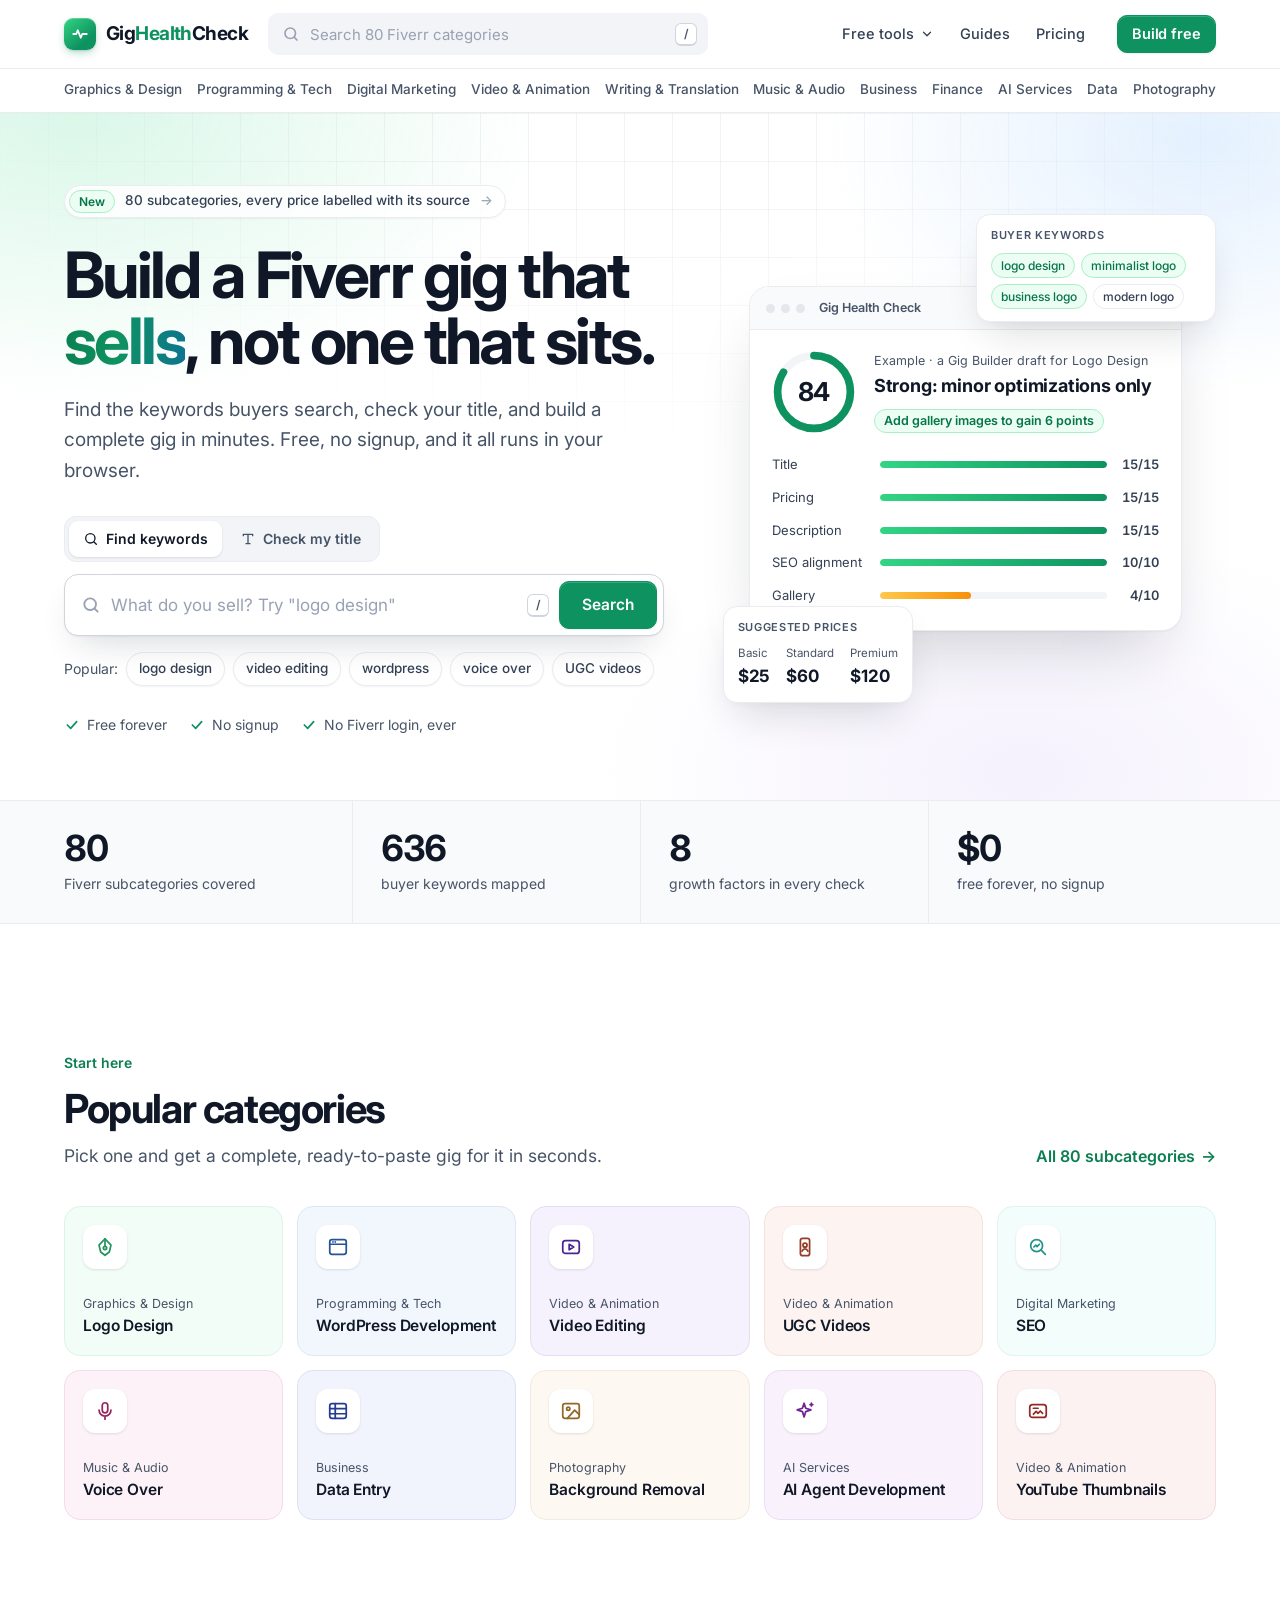
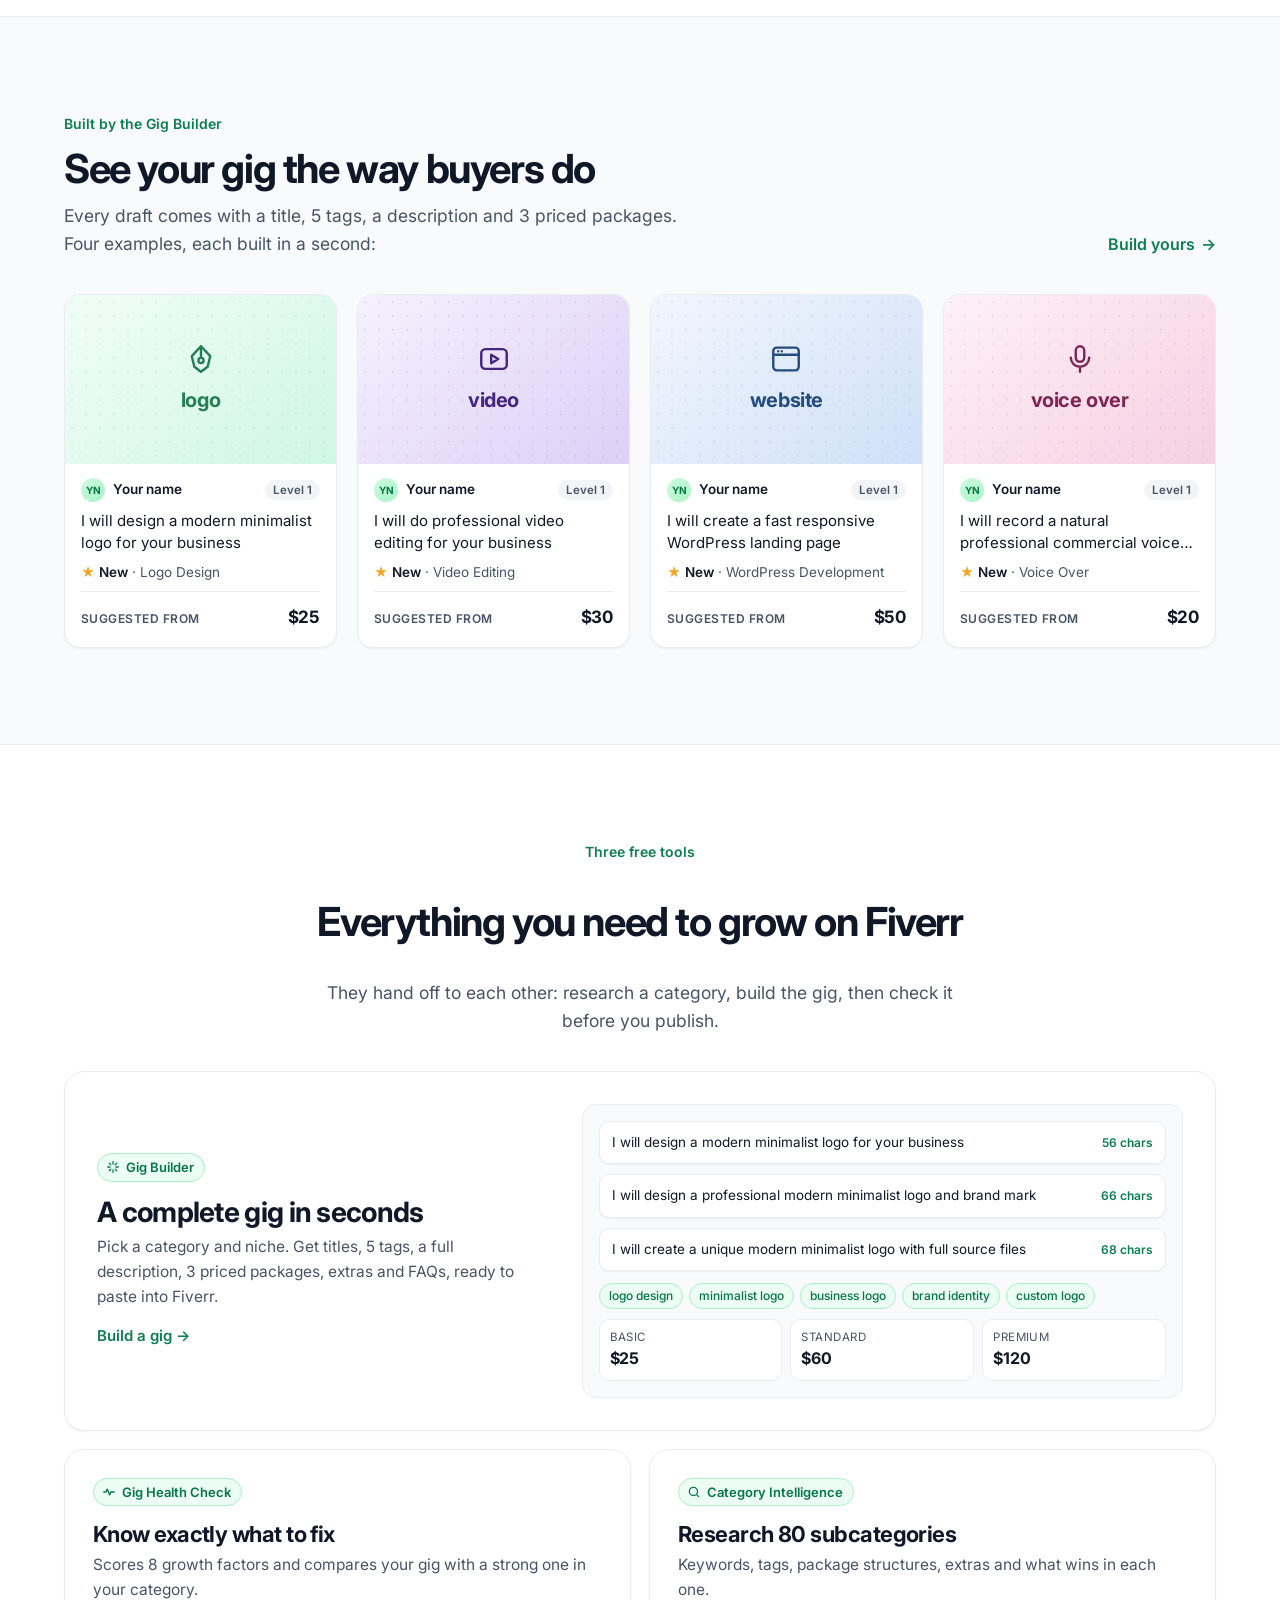
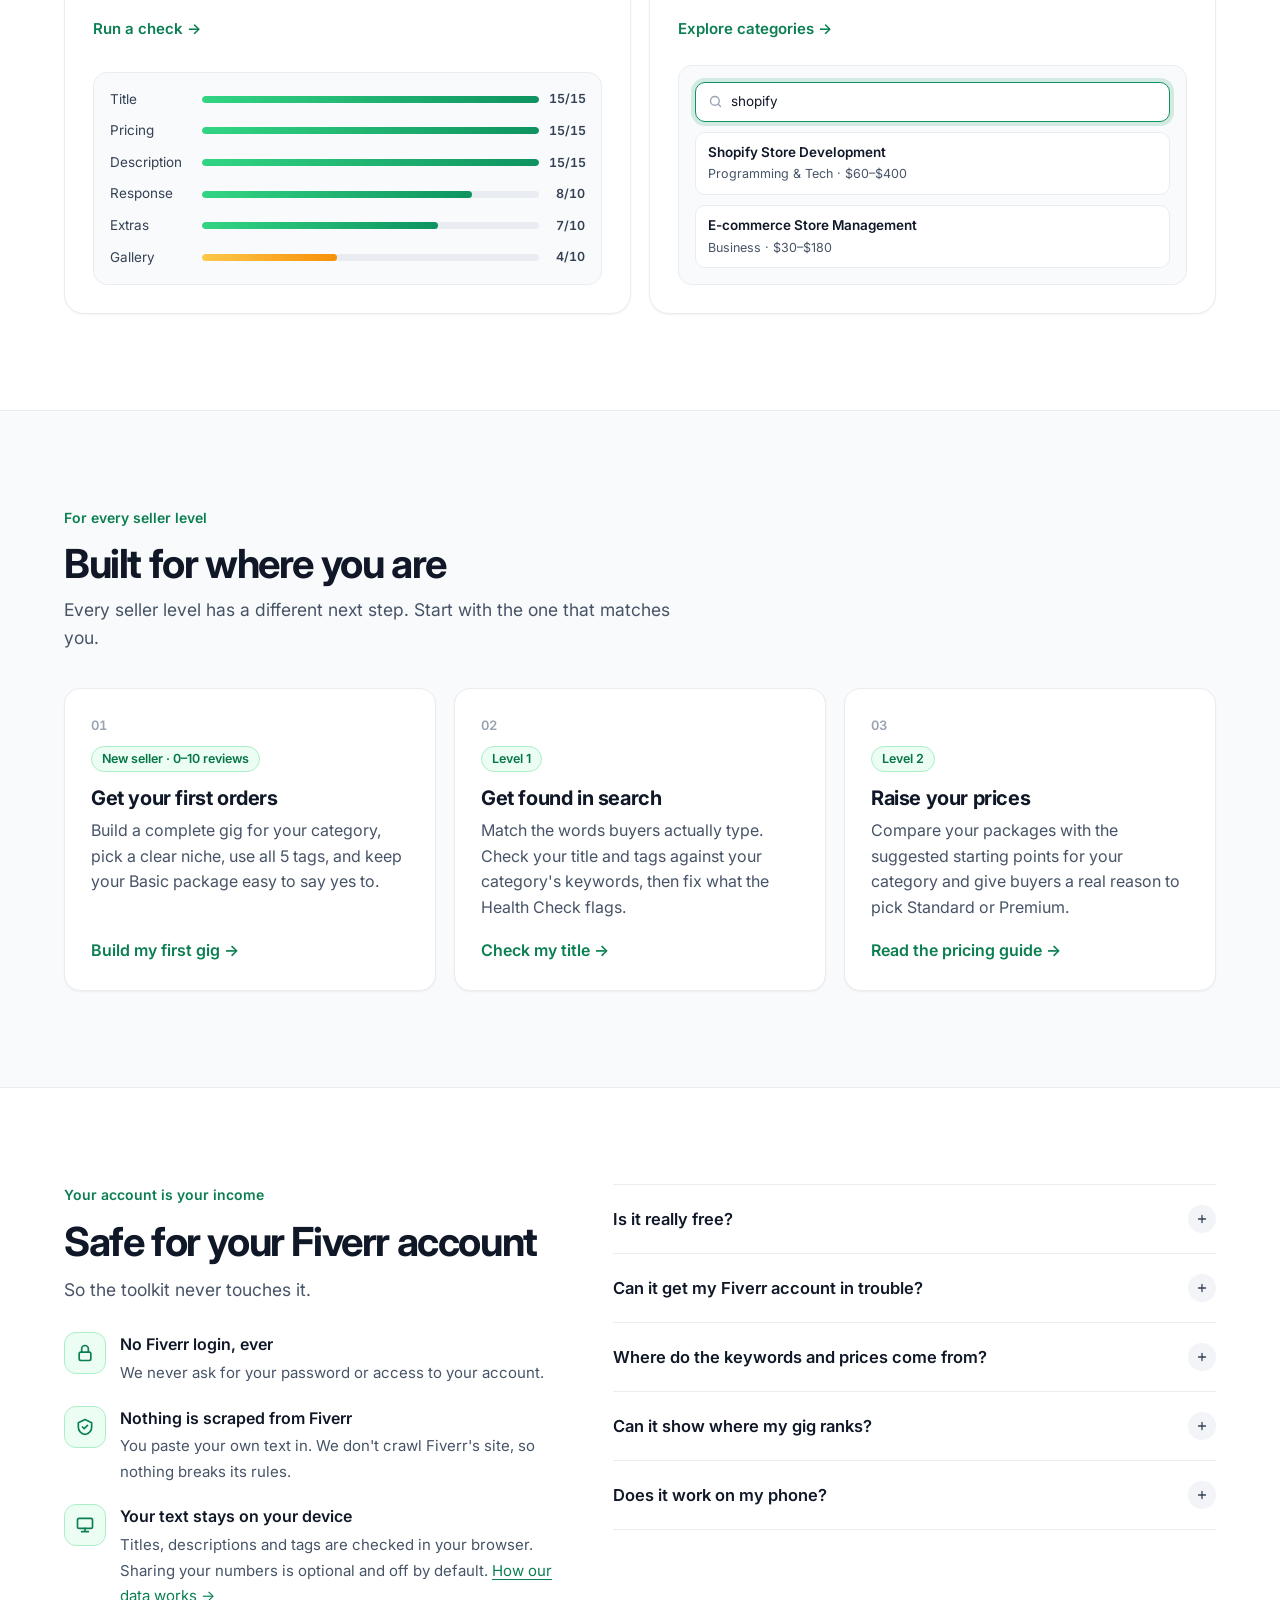
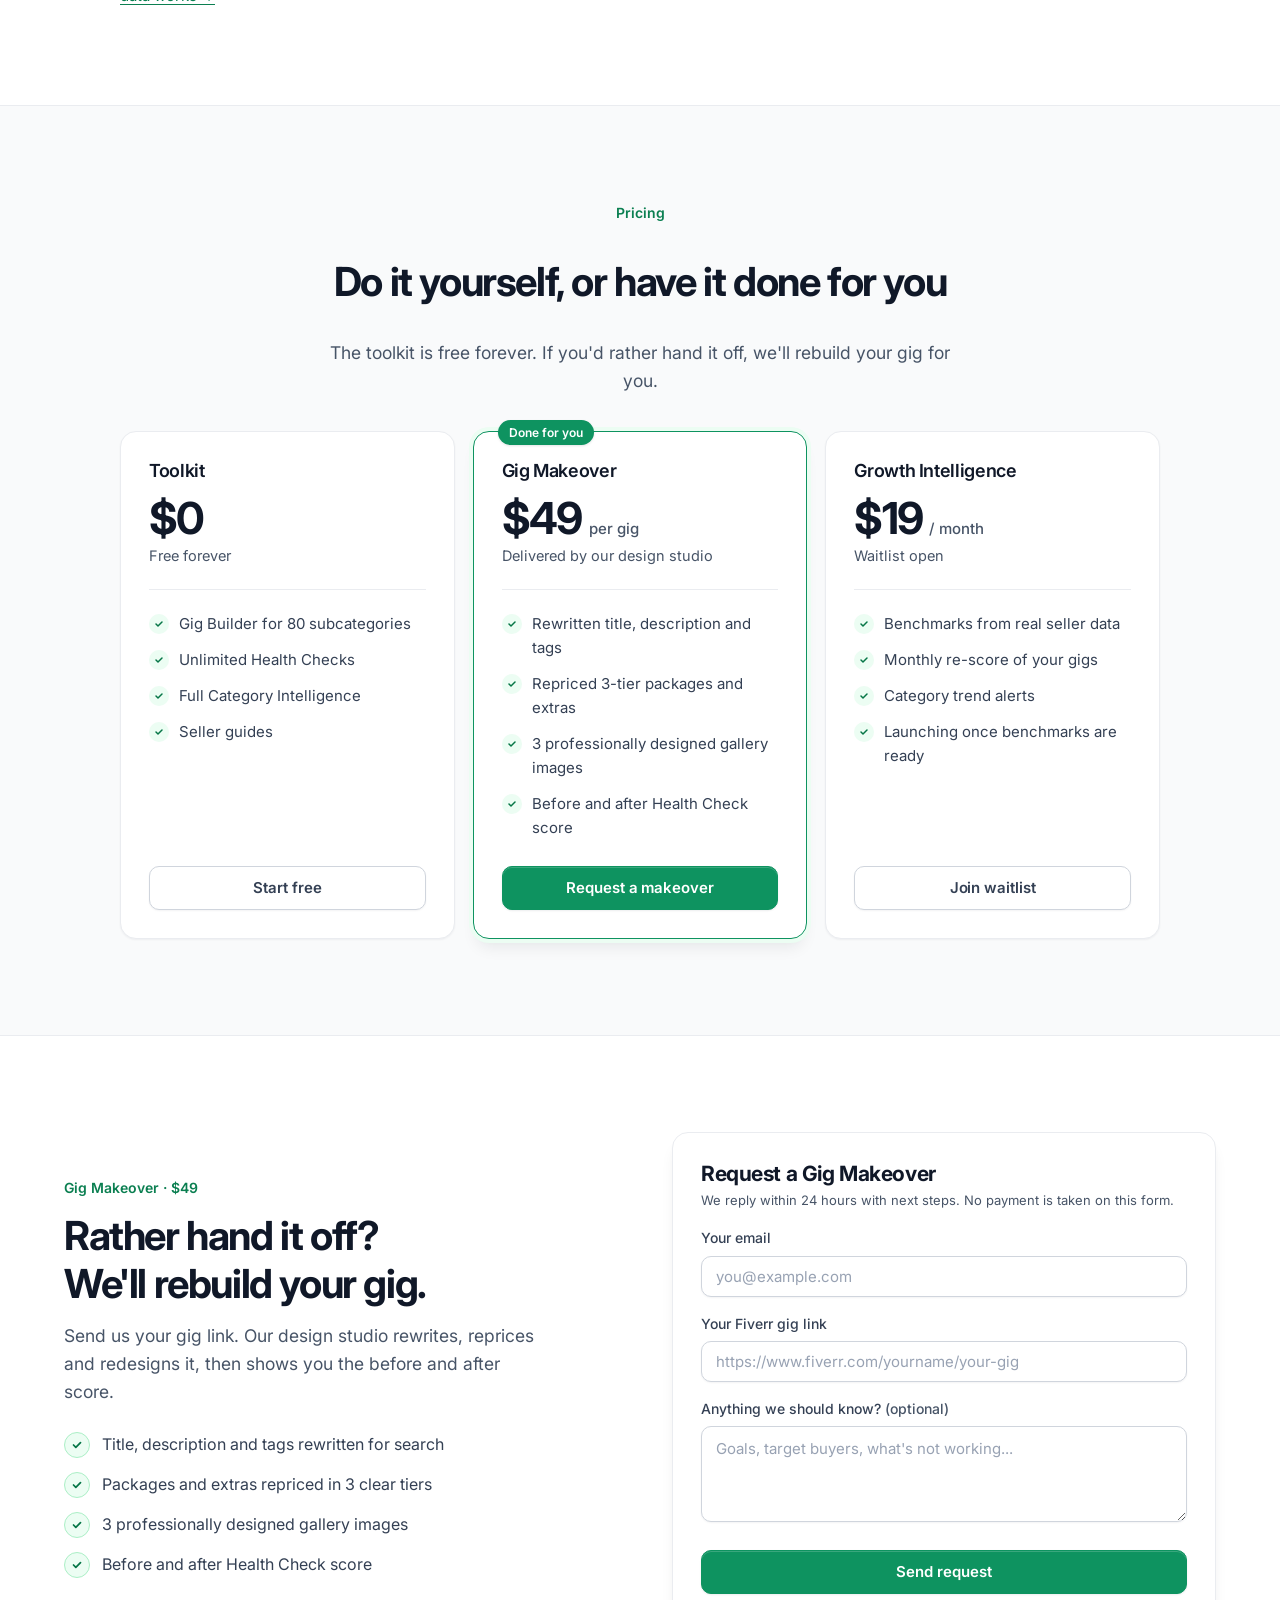
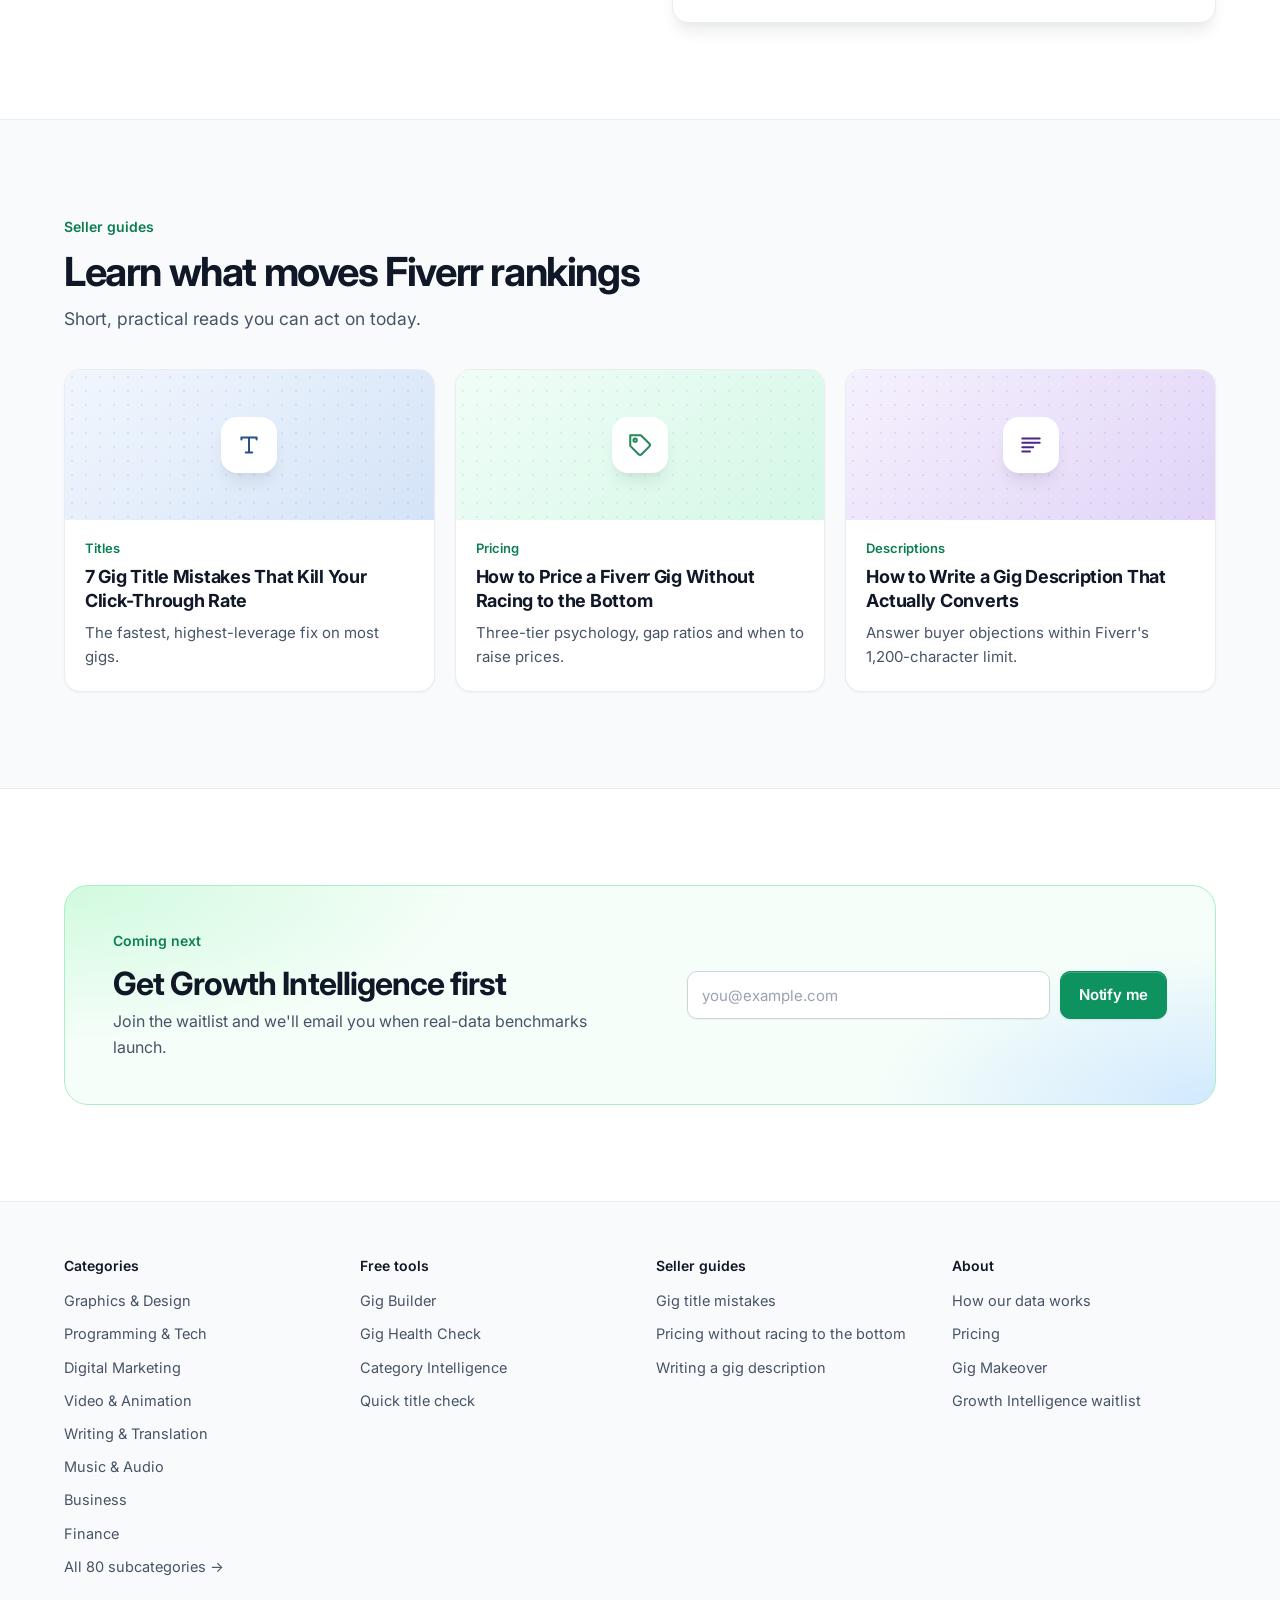
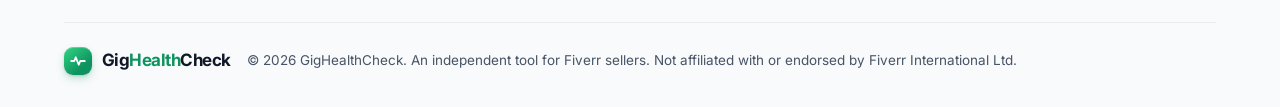
==== commit 17aa0b3a: "v3 design: lighter palette, premium polish and better search UX The v2 deep-green hero and dark tile" ====
--- a/index.html
+++ b/index.html
@@ -3,6 +3,8 @@
 <head>
 <meta charset="utf-8">
 <meta name="viewport" content="width=device-width, initial-scale=1">
+<meta name="theme-color" content="#ffffff">
+<link rel="icon" href="assets/favicon.svg" type="image/svg+xml">
 <title>Fiverr Seller Toolkit — Build, Audit & Grow Your Gigs</title>
 <meta name="description" content="Free Fiverr seller toolkit: generate a complete gig in seconds, audit it across 8 growth dimensions, and research 80 Fiverr subcategories. Or get a done-for-you Gig Makeover.">
 <script type="application/ld+json">
@@ -16,85 +18,127 @@
 </script>
 <link rel="preconnect" href="https://fonts.googleapis.com">
 <link rel="preconnect" href="https://fonts.gstatic.com" crossorigin>
-<link rel="stylesheet" href="https://fonts.googleapis.com/css2?family=Figtree:wght@400;500;600;700;800&display=swap">
+<link rel="stylesheet" href="https://fonts.googleapis.com/css2?family=Inter:wght@400;500;600;700&display=swap">
 <link rel="stylesheet" href="assets/site.css">
 <script>document.documentElement.classList.add('js')</script>
 <script src="assets/motion.js" defer></script>
 <style>
-  /* ---------- Hero: deep-green banner with a big search ---------- */
-  .hero{padding:20px 0 0}
-  .hero-banner{position:relative;overflow:visible;border-radius:16px;color:#fff;padding:64px 56px;display:grid;grid-template-columns:minmax(0,1.2fr) minmax(0,.8fr);gap:48px;align-items:center;isolation:isolate}
-  .hero-banner::before{content:"";position:absolute;inset:0;z-index:-1;border-radius:inherit;background:radial-gradient(circle at 88% 12%,rgba(70,179,136,.45),transparent 42%),radial-gradient(circle at 0% 100%,rgba(15,138,95,.55),transparent 48%),#06372a}
-  .hero-banner::after{content:"";position:absolute;inset:0;z-index:-1;border-radius:inherit;background-image:radial-gradient(rgba(255,255,255,.08) 1px,transparent 1.4px);background-size:22px 22px;pointer-events:none}
-  @media (max-width:960px){.hero-banner{grid-template-columns:minmax(0,1fr);padding:44px 28px}}
-  @media (max-width:600px){.hero{padding-top:12px}.hero-banner{padding:34px 18px;border-radius:12px}}
-  .hero h1{font-size:clamp(34px,4.4vw,54px);font-weight:700;line-height:1.08;letter-spacing:-.025em;margin:0 0 16px;color:#fff}
-  .hero h1 em{font-style:normal;color:#8be0b8}
-  .hero .lede{font-size:18px;color:rgba(255,255,255,.86);max-width:560px;margin:0 0 26px}
-  @media (max-width:600px){.hero .lede{font-size:16px}}
-
-  .finder{position:relative;z-index:30;max-width:620px}
-  .tabs{display:inline-flex;gap:4px;padding:4px;background:rgba(255,255,255,.12);border-radius:999px;margin-bottom:12px}
-  .tabs button{border:0;background:transparent;color:rgba(255,255,255,.88);font:inherit;font-size:14.5px;font-weight:600;padding:7px 16px;border-radius:999px;cursor:pointer;transition:background .2s,color .2s}
-  .tabs button[aria-selected="true"]{background:#fff;color:var(--text)}
-  .finder form{display:flex;background:#fff;border-radius:var(--radius);box-shadow:0 16px 40px rgba(0,0,0,.25)}
-  .finder form:focus-within{box-shadow:0 0 0 3px rgba(139,224,184,.65),0 16px 40px rgba(0,0,0,.25)}
-  .combo{position:relative;flex:1;min-width:0}
-  .finder input{height:58px;border:0;border-radius:var(--radius) 0 0 var(--radius);padding:0 18px;font-size:17px;box-shadow:none}
-  .finder input:focus{box-shadow:none}
-  .btn-search{flex:none;min-width:64px;padding:0 18px;border:0;border-radius:0 var(--radius) var(--radius) 0;background:var(--accent);color:#fff;font:inherit;font-size:16px;font-weight:700;display:flex;align-items:center;justify-content:center;gap:8px;cursor:pointer;transition:background .2s}
-  .btn-search:hover{background:var(--accent-2)}
-  .btn-search svg{width:22px;height:22px;fill:none;stroke:currentColor;stroke-width:2.4;stroke-linecap:round}
-  .listbox{position:absolute;z-index:40;left:0;right:0;top:calc(100% + 6px);margin:0;padding:6px;list-style:none;background:#fff;border:1px solid var(--border);border-radius:var(--radius-lg);box-shadow:var(--shadow-3);max-height:330px;overflow:auto;color:var(--text)}
+  /* ---------- Hero ---------- */
+  .hero{position:relative;isolation:isolate;padding:72px 0 64px;overflow:hidden}
+  .hero-bg{position:absolute;inset:0;z-index:-1;pointer-events:none;background:radial-gradient(52% 60% at 6% 0%,rgba(50,213,131,.18),transparent 70%),radial-gradient(42% 52% at 94% 4%,rgba(46,144,250,.13),transparent 70%),radial-gradient(46% 50% at 80% 96%,rgba(158,119,237,.10),transparent 72%)}
+  .hero-bg::after{content:"";position:absolute;inset:0;background-image:linear-gradient(rgba(16,24,40,.05) 1px,transparent 1px),linear-gradient(90deg,rgba(16,24,40,.05) 1px,transparent 1px);background-size:48px 48px;-webkit-mask-image:radial-gradient(ellipse 75% 70% at 50% 0%,#000 20%,transparent 72%);mask-image:radial-gradient(ellipse 75% 70% at 50% 0%,#000 20%,transparent 72%)}
+  .hero-grid{display:grid;grid-template-columns:minmax(0,1.1fr) minmax(0,.9fr);gap:56px;align-items:center}
+  @media (max-width:1040px){.hero-grid{grid-template-columns:minmax(0,1fr);gap:40px}}
+  @media (max-width:600px){.hero{padding:40px 0 44px}}
+
+  .hero-pill{display:inline-flex;align-items:center;gap:10px;max-width:100%;padding:4px 12px 4px 4px;border:1px solid var(--border);border-radius:999px;background:rgba(255,255,255,.85);box-shadow:var(--shadow-xs);font-size:13.5px;font-weight:500;color:var(--text-2);text-decoration:none;margin-bottom:24px;transition:border-color .2s,box-shadow .2s}
+  .hero-pill:hover{border-color:var(--border-strong);box-shadow:var(--shadow-1)}
+  .hero-pill .tag{flex:none;background:var(--accent-soft);color:var(--accent-ink);border:1px solid var(--accent-line);border-radius:999px;padding:1px 9px;font-size:12px;font-weight:600}
+  .hero-pill .txt{white-space:nowrap;overflow:hidden;text-overflow:ellipsis}
+  .hero-pill .go{color:var(--faint);transition:translate .2s var(--ease)}
+  .hero-pill:hover .go{translate:3px 0;color:var(--text-2)}
+  .hero h1{font-size:clamp(38px,5.3vw,64px);font-weight:700;line-height:1.04;letter-spacing:-.04em;margin:0 0 20px;text-wrap:balance}
+  .hero h1 .hl{background:linear-gradient(95deg,#0b7f51,#0e9360 45%,#0e7490);-webkit-background-clip:text;background-clip:text;color:transparent}
+  .lede{font-size:clamp(17px,1.6vw,19px);line-height:1.6;color:var(--muted);max-width:560px;margin:0 0 30px}
+
+  .finder{position:relative;z-index:30;max-width:600px}
+  .seg{display:inline-flex;gap:4px;padding:4px;background:var(--panel-2);border:1px solid var(--border);border-radius:12px;margin-bottom:12px}
+  .seg button{display:inline-flex;align-items:center;gap:7px;border:0;background:transparent;color:var(--muted);font:inherit;font-size:14px;font-weight:600;padding:7px 14px;border-radius:9px;cursor:pointer;transition:background .2s,color .2s,box-shadow .2s}
+  .seg button svg{width:16px;height:16px;fill:none;stroke:currentColor;stroke-width:2;stroke-linecap:round;stroke-linejoin:round}
+  .seg button:hover{color:var(--text)}
+  .seg button[aria-selected="true"]{background:#fff;color:var(--text);box-shadow:var(--shadow-1)}
+  .search-box{position:relative;display:flex;align-items:center;gap:10px;background:#fff;border:1px solid var(--border-strong);border-radius:14px;padding:6px 6px 6px 16px;box-shadow:0 1px 2px rgba(16,24,40,.05),0 16px 36px -14px rgba(16,24,40,.2);transition:border-color .2s,box-shadow .2s}
+  .search-box:focus-within{border-color:var(--accent);box-shadow:var(--ring),0 16px 36px -14px rgba(16,24,40,.2)}
+  .sb-icon{width:20px;height:20px;flex:none;fill:none;stroke:var(--faint);stroke-width:2.2;stroke-linecap:round;stroke-linejoin:round}
+  .search-box .combo{flex:1;min-width:0}
+  .search-box input{height:48px;border:0;padding:0;background:transparent;box-shadow:none;border-radius:0;font-size:17px}
+  .search-box input:focus{box-shadow:none;border:0}
+  .search-box:focus-within kbd{display:none}
+  .sb-go{flex:none;min-height:48px;padding:0 22px;border-radius:10px;font-size:15.5px}
+  @media (max-width:520px){.search-box{padding-left:12px;gap:8px}.search-box kbd{display:none}.sb-go{padding:0 14px}.search-box input{font-size:16px}}
+  .listbox{position:absolute;z-index:40;left:-1px;right:-1px;top:calc(100% + 8px);margin:0;padding:6px;list-style:none;background:#fff;border:1px solid var(--border);border-radius:14px;box-shadow:var(--shadow-3);max-height:340px;overflow:auto}
   .listbox li{display:flex;justify-content:space-between;align-items:baseline;gap:10px;padding:10px 12px;border-radius:var(--radius);cursor:pointer;font-size:15px}
   .listbox li small{color:var(--muted);font-size:13px;white-space:nowrap;overflow:hidden;text-overflow:ellipsis}
   .listbox li[aria-selected="true"],.listbox li:hover{background:var(--panel-2)}
-  .listbox mark{background:none;color:var(--accent);font-weight:700}
-  .try{display:flex;flex-wrap:wrap;gap:8px;align-items:center;margin-top:16px;font-size:14px;color:rgba(255,255,255,.86)}
-  .try button{font:inherit;font-size:13.5px;color:#fff;background:transparent;border:1px solid rgba(255,255,255,.55);border-radius:999px;padding:4px 13px;cursor:pointer;transition:background .2s,color .2s}
-  .try button:hover{background:#fff;color:var(--text)}
-  .finder-note{margin-top:10px;font-size:14px;color:#ffd38a}
-  .hero-links{display:flex;gap:22px;flex-wrap:wrap;margin-top:22px;font-weight:700;font-size:15px}
-  .hero-links a{color:#fff;text-decoration:none;border-bottom:1px solid rgba(255,255,255,.4)}
-  .hero-links a:hover{border-bottom-color:#fff}
-
-  /* Example gig card on the right of the banner */
-  .hero-card{justify-self:end;width:100%;max-width:340px;background:#fff;color:var(--text);border-radius:var(--radius-lg);box-shadow:0 24px 60px rgba(0,0,0,.35);overflow:hidden;position:relative}
-  .hero-card .gig-thumb{height:170px}
-  .hero-card .label{position:absolute;top:12px;left:12px;font-size:11px;font-weight:700;letter-spacing:.05em;text-transform:uppercase;background:#fff;color:var(--text);padding:3px 9px;border-radius:999px}
-  .hero-card .score{position:absolute;top:12px;right:12px;background:var(--text);color:#fff;border-radius:999px;padding:5px 11px;font-size:12.5px;font-weight:700}
-  .hero-card .score b{color:#8be0b8}
-  @media (max-width:960px){.hero-card{display:none}}
-
-  .trust-row{display:flex;flex-wrap:wrap;justify-content:center;gap:10px 30px;padding:20px 0 4px;color:var(--muted);font-size:15px}
-  .trust-row span{display:inline-flex;align-items:center;gap:8px}
-  .trust-row svg{width:18px;height:18px;stroke:var(--accent);fill:none;stroke-width:2.6;stroke-linecap:round;stroke-linejoin:round}
-  .trust-row b{color:var(--text)}
+  .listbox mark{background:none;color:var(--accent-2);font-weight:600}
+  .try{display:flex;flex-wrap:wrap;gap:8px;align-items:center;margin-top:16px;font-size:14px;color:var(--muted)}
+  .try button{font:inherit;font-size:13.5px;font-weight:500;color:var(--text-2);background:#fff;border:1px solid var(--border);border-radius:999px;padding:5px 12px;cursor:pointer;box-shadow:var(--shadow-xs);transition:border-color .2s,background .2s,color .2s}
+  .try button:hover{border-color:var(--accent-line);background:var(--accent-soft);color:var(--accent-ink)}
+  .finder-note{margin-top:10px;font-size:14px;color:var(--warn)}
+  .hero-proof{display:flex;flex-wrap:wrap;gap:8px 22px;list-style:none;margin:28px 0 0;padding:0;font-size:14px;color:var(--muted)}
+  .hero-proof li{display:inline-flex;align-items:center;gap:7px}
+  .hero-proof svg{width:16px;height:16px;flex:none;fill:none;stroke:var(--accent);stroke-width:2.6;stroke-linecap:round;stroke-linejoin:round}
+
+  /* Product preview: a real Builder draft for Logo Design, scored by the Health Check */
+  .hero-visual{position:relative;padding:72px 34px 76px 26px}
+  @media (max-width:1040px){.hero-visual{max-width:560px;width:100%;margin:0 auto}}
+  @media (max-width:600px){.hero-visual{display:none}}
+  .pv-main{position:relative;background:#fff;border:1px solid var(--border);border-radius:20px;box-shadow:0 1px 2px rgba(16,24,40,.04),0 32px 64px -24px rgba(16,24,40,.22);overflow:hidden}
+  .pv-bar{display:flex;align-items:center;gap:6px;padding:11px 16px;border-bottom:1px solid var(--border);background:var(--bg-soft);font-size:12.5px;font-weight:600;color:var(--muted)}
+  .pv-bar i{width:9px;height:9px;border-radius:50%;background:#e4e7ec}
+  .pv-bar span{margin-left:8px}
+  .pv-body{padding:20px 22px 24px}
+  .pv-score{display:flex;align-items:center;gap:18px;margin-bottom:20px}
+  .pv-ring{position:relative;width:84px;height:84px;flex:none}
+  .pv-ring svg{width:100%;height:100%;transform:rotate(-90deg)}
+  .pv-ring circle{fill:none;stroke-width:11}
+  .pv-ring .bg{stroke:var(--panel-2)}
+  .pv-ring .fg{stroke:var(--accent);stroke-linecap:round;stroke-dasharray:326.7;stroke-dashoffset:52.3;animation:ringIn 1.4s var(--ease) .3s both}
+  @keyframes ringIn{from{stroke-dashoffset:326.7}}
+  .pv-ring b{position:absolute;inset:0;display:grid;place-items:center;font-size:26px;font-weight:700;letter-spacing:-.03em}
+  .pv-score small{display:block;font-size:12.5px;color:var(--muted)}
+  .pv-score strong{display:block;font-size:18px;font-weight:700;letter-spacing:-.01em;margin:1px 0 6px}
+  .pv-score em{display:inline-block;font-style:normal;font-size:12.5px;font-weight:600;color:var(--accent-ink);background:var(--accent-soft);border:1px solid var(--accent-line);border-radius:999px;padding:1px 9px}
+  .pv-rows{list-style:none;margin:0;padding:0;display:grid;gap:12px}
+  .pv-rows li{display:grid;grid-template-columns:96px minmax(0,1fr) 40px;align-items:center;gap:12px;font-size:13px;color:var(--text-2)}
+  .pv-rows i{position:relative;height:7px;border-radius:999px;background:var(--panel-2);overflow:hidden}
+  .pv-rows i::after{content:"";position:absolute;inset:0 auto 0 0;width:var(--w);border-radius:inherit;background:linear-gradient(90deg,var(--accent-3),var(--accent));animation:barIn 1.2s var(--ease) .5s both}
+  .pv-rows li.warn i::after{background:linear-gradient(90deg,#fec84b,#f79009)}
+  @keyframes barIn{from{width:0}}
+  .pv-rows b{text-align:right;font-weight:600;font-variant-numeric:tabular-nums}
+  .pv-float{position:absolute;background:#fff;border:1px solid var(--border);border-radius:14px;box-shadow:var(--shadow-3);padding:12px 14px;animation:float 7s ease-in-out infinite}
+  .pv-float small{display:block;font-size:11px;font-weight:600;color:var(--muted);text-transform:uppercase;letter-spacing:.06em;margin-bottom:8px}
+  .pv-kw{top:0;right:0;max-width:240px}
+  .pv-chips{display:flex;flex-wrap:wrap;gap:6px}
+  .pv-chips span{font-size:12px;font-weight:500;padding:2px 9px;border-radius:999px;border:1px solid var(--border);color:var(--text-2)}
+  .pv-chips span.on{background:var(--accent-soft);border-color:var(--accent-line);color:var(--accent-ink)}
+  .pv-price{bottom:4px;left:0;animation-delay:-3.5s}
+  .pv-tiers{display:flex;gap:16px}
+  .pv-tiers span{font-size:11.5px;color:var(--muted)}
+  .pv-tiers b{display:block;font-size:17px;color:var(--text);letter-spacing:-.01em}
+
+  /* ---------- At a glance ---------- */
+  .stats{border-block:1px solid var(--border);background:var(--bg-soft)}
+  .stats-grid{display:grid;grid-template-columns:repeat(4,minmax(0,1fr))}
+  .stats-grid>div{padding:28px 0 28px 28px;border-left:1px solid var(--border)}
+  .stats-grid>div:first-child{border-left:0;padding-left:0}
+  .stats-grid b{display:block;font-size:clamp(28px,3vw,36px);font-weight:700;letter-spacing:-.035em;line-height:1.1;font-variant-numeric:tabular-nums}
+  .stats-grid span{display:block;margin-top:4px;font-size:14px;color:var(--muted)}
+  @media (max-width:760px){.stats-grid{grid-template-columns:repeat(2,minmax(0,1fr))}.stats-grid>div{padding:20px 0 20px 18px}.stats-grid>div:nth-child(odd){border-left:0;padding-left:0}.stats-grid>div:nth-child(n+3){border-top:1px solid var(--border)}}
 
   /* ---------- Results (search + title check) ---------- */
-  .results .wrap{padding-top:24px}
+  .results .wrap{padding-top:32px}
   .result{padding:28px;display:grid;grid-template-columns:repeat(2,minmax(0,1fr));gap:4px 44px;scroll-margin-top:140px;box-shadow:var(--shadow-2)}
   .result[hidden]{display:none}
   .result.show{animation:rise .45s var(--ease) both}
   .result .r-head,.result .r-actions,.result .r-score{grid-column:1/-1}
   @media (max-width:760px){.result{grid-template-columns:minmax(0,1fr);padding:20px}}
-  .r-head{display:flex;justify-content:space-between;align-items:flex-start;gap:12px;padding-bottom:14px;border-bottom:1px solid var(--border);margin-bottom:6px}
-  .r-head small{display:block;font-size:12.5px;color:var(--muted);text-transform:uppercase;letter-spacing:.05em;font-weight:700}
-  .r-head h3{margin:2px 0 0;font-size:24px}
-  .r-close{background:#fff;border:1px solid var(--border-strong);color:var(--muted);border-radius:var(--radius);width:34px;height:34px;cursor:pointer;font-size:20px;line-height:1;flex:none}
-  .r-close:hover{color:var(--text);border-color:var(--text)}
-  .r-sec{margin-top:18px}
-  .r-sec h4{margin:0 0 10px;font-size:12.5px;color:var(--muted);text-transform:uppercase;letter-spacing:.05em;display:flex;justify-content:space-between;align-items:center;gap:8px}
-  .r-sec h4 button{font:inherit;text-transform:none;letter-spacing:0;font-size:13.5px;font-weight:700;color:var(--accent-2);background:none;border:0;cursor:pointer;padding:0}
-  .r-title{background:var(--bg-soft);border:1px solid var(--border);border-radius:var(--radius);padding:11px 13px;font-size:15px;display:flex;justify-content:space-between;gap:10px;align-items:center;margin-bottom:8px}
+  .r-head{display:flex;justify-content:space-between;align-items:flex-start;gap:12px;padding-bottom:16px;border-bottom:1px solid var(--border);margin-bottom:6px}
+  .r-head small{display:block;font-size:13px;color:var(--accent-2);font-weight:600}
+  .r-head h3{margin:2px 0 0;font-size:24px;letter-spacing:-.025em}
+  .r-close{background:#fff;border:1px solid var(--border-strong);color:var(--muted);border-radius:var(--radius);width:36px;height:36px;cursor:pointer;font-size:20px;line-height:1;flex:none;box-shadow:var(--shadow-xs)}
+  .r-close:hover{color:var(--text);background:var(--bg-soft)}
+  .r-sec{margin-top:20px}
+  .r-sec h4{margin:0 0 10px;font-size:12.5px;font-weight:600;color:var(--muted);text-transform:uppercase;letter-spacing:.05em;display:flex;justify-content:space-between;align-items:center;gap:8px}
+  .r-sec h4 button{font:inherit;text-transform:none;letter-spacing:0;font-size:13.5px;font-weight:600;color:var(--accent-2);background:none;border:0;cursor:pointer;padding:0}
+  .r-title{background:var(--bg-soft);border:1px solid var(--border);border-radius:var(--radius);padding:11px 14px;font-size:15px;display:flex;justify-content:space-between;gap:10px;align-items:center;margin-bottom:8px}
   .r-title span{font-size:12.5px;color:var(--accent-2);font-weight:600;white-space:nowrap}
   .r-prices{display:grid;grid-template-columns:repeat(3,minmax(0,1fr));gap:8px}
-  .r-prices div{border:1px solid var(--border);border-radius:var(--radius);padding:10px;text-align:center}
-  .r-prices b{display:block;font-size:20px}
+  .r-prices div{border:1px solid var(--border);border-radius:12px;padding:12px 10px;text-align:center}
+  .r-prices b{display:block;font-size:21px;letter-spacing:-.02em}
   .r-prices span{font-size:11.5px;color:var(--muted);text-transform:uppercase;letter-spacing:.04em}
-  .r-actions{display:flex;gap:10px;flex-wrap:wrap;margin-top:22px;padding-top:18px;border-top:1px solid var(--border)}
-  .r-actions .btn{flex:0 1 auto}
-  .r-score{display:flex;align-items:center;gap:18px;margin-top:14px}
+  .r-actions{display:flex;gap:10px;flex-wrap:wrap;margin-top:24px;padding-top:20px;border-top:1px solid var(--border)}
+  .r-score{display:flex;align-items:center;gap:18px;margin-top:16px}
   .r-score p{margin:0;font-size:15px;color:var(--muted)}
   .r-score p b{color:var(--text)}
   .ring{position:relative;width:100px;height:100px;flex:none}
@@ -103,142 +147,182 @@
   .ring .bg{stroke:var(--panel-2)}
   .ring .fg{stroke:var(--accent);stroke-linecap:round;stroke-dasharray:326.7;stroke-dashoffset:326.7;transition:stroke-dashoffset 1s var(--ease),stroke .3s}
   .ring-num{position:absolute;inset:0;display:flex;flex-direction:column;align-items:center;justify-content:center}
-  .ring-num b{font-size:26px;line-height:1}
+  .ring-num b{font-size:26px;line-height:1;letter-spacing:-.03em}
   .ring-num span{font-size:11px;color:var(--muted)}
-  .result select{padding:9px 11px;font-size:14px}
+  .result select{padding:9px 40px 9px 12px;font-size:14px}
   .fixes{list-style:none;margin:0;padding:0;display:grid;gap:8px}
   .fixes li{display:flex;gap:9px;font-size:14px;line-height:1.45}
-  .fixes li::before{content:"!";flex:none;width:20px;height:20px;border-radius:50%;display:grid;place-items:center;font-size:11px;font-weight:800;background:var(--warn-soft);color:var(--warn)}
-  .fixes li.ok::before{content:"✓";background:var(--accent-soft);color:var(--accent-2)}
+  .fixes li::before{content:"!";flex:none;width:20px;height:20px;border-radius:50%;display:grid;place-items:center;font-size:11px;font-weight:700;background:var(--warn-soft);color:var(--warn)}
+  .fixes li.ok::before{content:"✓";background:var(--accent-soft);color:var(--accent-ink)}
 
   /* ---------- Sections ---------- */
-  .sec{padding:72px 0}
-  .sec-soft{background:var(--bg-soft)}
-  .sec-head{display:flex;justify-content:space-between;align-items:flex-end;gap:20px;margin-bottom:28px}
-  .sec-head h2{font-size:clamp(26px,3vw,34px);font-weight:700;margin:0 0 6px}
-  .sec-head p{margin:0;color:var(--muted);font-size:17px;max-width:660px}
+  .sec{padding:96px 0}
+  .sec-soft{background:var(--bg-soft);border-block:1px solid var(--border)}
+  .eyebrow{display:block;margin:0 0 12px;font-size:14px;font-weight:600;color:var(--accent-2)}
+  .sec-head{display:flex;justify-content:space-between;align-items:flex-end;gap:24px;margin-bottom:36px}
+  .sec-head h2{font-size:clamp(28px,3.3vw,40px);font-weight:700;letter-spacing:-.035em;line-height:1.12;margin:0 0 10px;text-wrap:balance}
+  .sec-head p{margin:0;color:var(--muted);font-size:17.5px;max-width:640px}
   .sec-head.center{flex-direction:column;align-items:center;text-align:center}
-  .sec-link{font-weight:700;text-decoration:none;white-space:nowrap}
+  .sec-link{display:inline-flex;align-items:center;gap:6px;font-weight:600;text-decoration:none;white-space:nowrap}
   .sec-link:hover{text-decoration:underline}
-  @media (max-width:600px){.sec{padding:52px 0}.sec-head{flex-direction:column;align-items:flex-start}}
-
-  /* Popular categories: colourful tiles in a scroll row */
-  .car-nav{display:flex;gap:8px}
-  .car-btn{width:40px;height:40px;border-radius:50%;border:1px solid var(--border-strong);background:#fff;color:var(--text);font-size:20px;line-height:1;cursor:pointer;display:grid;place-items:center;transition:border-color .2s,box-shadow .2s}
-  .car-btn:hover{border-color:var(--text);box-shadow:var(--shadow-1)}
-  @media (max-width:600px){.car-nav{display:none}}
-  .tiles{display:grid;grid-auto-flow:column;grid-auto-columns:220px;gap:18px;overflow-x:auto;scroll-snap-type:x mandatory;padding:4px 2px 14px;scrollbar-width:thin}
-  .tile{scroll-snap-align:start;position:relative;display:flex;flex-direction:column;height:270px;padding:18px 18px 12px;border-radius:var(--radius-lg);background:var(--c);color:#fff;text-decoration:none;overflow:hidden;transition:transform .25s var(--ease),box-shadow .25s var(--ease)}
-  .tile:hover{transform:translateY(-3px);box-shadow:var(--shadow-2)}
-  .tile small{font-size:12.5px;opacity:.85}
-  .tile b{font-size:20px;line-height:1.2;margin-top:2px}
-  .tile-word{margin-top:auto;background:#fff;color:var(--c);border-radius:var(--radius);padding:22px 14px;font-size:30px;font-weight:800;letter-spacing:-.03em;line-height:1;text-align:center;overflow:hidden;white-space:nowrap;text-overflow:ellipsis}
-
-  /* Gig previews, in the style of a marketplace gig card */
-  .gig-grid{display:grid;grid-template-columns:repeat(4,minmax(0,1fr));gap:22px}
+  @media (max-width:600px){.sec{padding:64px 0}.sec-head{flex-direction:column;align-items:flex-start;margin-bottom:28px}}
+
+  /* Popular categories: light pastel tiles, all visible */
+  .tiles{display:grid;grid-template-columns:repeat(5,minmax(0,1fr));gap:14px}
+  @media (max-width:1100px){.tiles{grid-template-columns:repeat(4,minmax(0,1fr))}}
+  @media (max-width:860px){.tiles{grid-template-columns:repeat(3,minmax(0,1fr))}}
+  @media (max-width:600px){.tiles{grid-template-columns:repeat(2,minmax(0,1fr));gap:10px}}
+  .tile{position:relative;display:flex;flex-direction:column;gap:16px;min-height:150px;padding:18px;border-radius:16px;background:hsl(var(--h) 75% 97%);border:1px solid hsl(var(--h) 50% 91%);color:var(--text);text-decoration:none;transition:transform .25s var(--ease),box-shadow .25s var(--ease),border-color .25s}
+  .tile:hover{transform:translateY(-3px);box-shadow:var(--shadow-2);border-color:hsl(var(--h) 45% 80%)}
+  .t-ic{width:44px;height:44px;border-radius:12px;display:grid;place-items:center;background:#fff;box-shadow:var(--shadow-1);color:hsl(var(--h) 60% 36%)}
+  .t-ic svg,.gt-in svg,.g-ic svg{fill:none;stroke:currentColor;stroke-linecap:round;stroke-linejoin:round}
+  .t-ic svg{width:22px;height:22px;stroke-width:1.9}
+  .t-txt{margin-top:auto}
+  .t-txt small{display:block;font-size:12.5px;color:var(--muted);margin-bottom:2px}
+  .t-txt b{display:block;font-size:15.5px;font-weight:600;letter-spacing:-.01em;line-height:1.3}
+  .t-go{position:absolute;top:18px;right:18px;font-size:18px;line-height:1;color:hsl(var(--h) 50% 36%);opacity:0;translate:-4px 0;transition:opacity .2s,translate .2s var(--ease)}
+  .tile:hover .t-go,.tile:focus-visible .t-go{opacity:1;translate:none}
+  @media (max-width:600px){.tile{min-height:132px;padding:14px;gap:12px}.t-ic{width:40px;height:40px}.t-txt b{font-size:14.5px}}
+
+  /* Gig previews, shaped like marketplace gig cards */
+  .gig-grid{display:grid;grid-template-columns:repeat(4,minmax(0,1fr));gap:20px}
   @media (max-width:1000px){.gig-grid{grid-template-columns:repeat(2,minmax(0,1fr))}}
   /* Phones: one swipeable row instead of a long stack */
-  @media (max-width:600px){.gig-grid{grid-template-columns:none;grid-auto-flow:column;grid-auto-columns:82%;gap:14px;overflow-x:auto;scroll-snap-type:x mandatory;padding:2px 2px 14px}.gig-grid>*{scroll-snap-align:start}}
-  .gig-card{display:flex;flex-direction:column;background:#fff;border:1px solid var(--border);border-radius:var(--radius-lg);overflow:hidden;color:var(--text);text-decoration:none;transition:box-shadow .25s var(--ease),transform .25s var(--ease)}
-  .gig-card:hover{box-shadow:var(--shadow-2);transform:translateY(-3px)}
-  .gig-thumb{position:relative;height:150px;background:var(--c,#0f6e4c);display:grid;place-items:center;overflow:hidden}
-  .gig-thumb::before{content:"";position:absolute;inset:0;background-image:radial-gradient(rgba(255,255,255,.14) 1px,transparent 1.4px);background-size:16px 16px}
-  .gig-thumb span{position:relative;color:#fff;font-size:34px;font-weight:800;letter-spacing:-.03em;padding:0 14px;text-align:center;line-height:1.05}
+  @media (max-width:600px){.gig-grid{grid-template-columns:none;grid-auto-flow:column;grid-auto-columns:82%;gap:14px;overflow-x:auto;scroll-snap-type:x mandatory;padding:2px 2px 16px;scrollbar-width:none}.gig-grid::-webkit-scrollbar{display:none}.gig-grid>*{scroll-snap-align:start}}
+  .gig-card{display:flex;flex-direction:column;background:#fff;border:1px solid var(--border);border-radius:16px;overflow:hidden;color:var(--text);text-decoration:none;box-shadow:var(--shadow-xs);transition:box-shadow .25s var(--ease),transform .25s var(--ease),border-color .25s}
+  .gig-card:hover{box-shadow:var(--shadow-2);transform:translateY(-3px);border-color:var(--border-strong)}
+  .gig-thumb{position:relative;aspect-ratio:16/10;display:grid;place-items:center;overflow:hidden;background:linear-gradient(140deg,hsl(var(--h) 80% 97%),hsl(var(--h) 70% 89%))}
+  .gig-thumb::before{content:"";position:absolute;inset:0;background-image:radial-gradient(hsl(var(--h) 45% 40% / .1) 1px,transparent 1.3px);background-size:14px 14px}
+  .gt-in{position:relative;display:flex;flex-direction:column;align-items:center;gap:8px;color:hsl(var(--h) 55% 32%)}
+  .gt-in svg{width:34px;height:34px;stroke-width:1.7}
+  .gt-in span{font-size:20px;font-weight:700;letter-spacing:-.02em}
   .gig-body{padding:14px 16px 16px;display:flex;flex-direction:column;gap:8px;flex:1}
-  .gig-seller{display:flex;align-items:center;gap:8px;font-size:14px;font-weight:700}
-  .gig-av{width:26px;height:26px;border-radius:50%;background:var(--accent-soft);color:var(--accent-2);display:grid;place-items:center;font-size:11px;font-weight:800}
-  .gig-lvl{margin-left:auto;font-size:12px;font-weight:600;color:var(--muted)}
-  .gig-title{margin:0;font-size:15.5px;line-height:1.4;display:-webkit-box;-webkit-line-clamp:2;-webkit-box-orient:vertical;overflow:hidden;min-height:43px}
-  .gig-card:hover .gig-title{text-decoration:underline}
-  .gig-rating{font-size:14px;color:var(--muted)}
-  .gig-rating b{color:var(--text)}
-  .gig-price{margin-top:auto;padding-top:10px;border-top:1px solid var(--border);display:flex;justify-content:space-between;align-items:baseline;font-size:12.5px;color:var(--muted);text-transform:uppercase;letter-spacing:.04em;font-weight:600}
-  .gig-price b{font-size:18px;color:var(--text);text-transform:none;letter-spacing:0}
-
-  /* Features */
-  .feature-grid{display:grid;grid-template-columns:repeat(3,minmax(0,1fr));gap:36px}
-  @media (max-width:860px){.feature-grid{grid-template-columns:minmax(0,1fr);gap:28px}}
-  .feature h3{margin:16px 0 8px;font-size:21px}
-  .feature p{margin:0 0 12px;color:var(--muted)}
-  .feature a{font-weight:700;text-decoration:none}
-  .feature a:hover{text-decoration:underline}
-  .f-icon{width:52px;height:52px;border-radius:14px;display:grid;place-items:center;background:var(--accent-soft)}
-  .f-icon svg{width:26px;height:26px;stroke:var(--accent);fill:none;stroke-width:2;stroke-linecap:round;stroke-linejoin:round}
-  .feature .step{display:block;margin-top:14px;font-size:12.5px;font-weight:700;letter-spacing:.06em;text-transform:uppercase;color:var(--accent-2)}
+  .gig-seller{display:flex;align-items:center;gap:8px;font-size:13.5px;font-weight:600}
+  .gig-av{width:24px;height:24px;border-radius:50%;background:linear-gradient(140deg,#d1fadf,#a6f4c5);color:var(--accent-ink);display:grid;place-items:center;font-size:10px;font-weight:700}
+  .gig-lvl{margin-left:auto;font-size:11.5px;font-weight:600;color:var(--muted);background:var(--panel-2);border-radius:999px;padding:1px 8px}
+  .gig-title{margin:0;font-size:15px;line-height:1.45;display:-webkit-box;-webkit-line-clamp:2;-webkit-box-orient:vertical;overflow:hidden;min-height:43px;transition:color .2s}
+  .gig-card:hover .gig-title{color:var(--accent-2)}
+  .gig-rating{font-size:13.5px;color:var(--muted)}
+  .gig-rating .star{color:#f5a524}
+  .gig-rating b{color:var(--text);font-weight:600}
+  .gig-price{margin-top:auto;padding-top:12px;border-top:1px solid var(--border);display:flex;justify-content:space-between;align-items:baseline;font-size:12px;font-weight:600;color:var(--muted);text-transform:uppercase;letter-spacing:.04em}
+  .gig-price b{font-size:17px;color:var(--text);text-transform:none;letter-spacing:-.01em}
+
+  /* Tools: bento grid with live-looking mini interfaces */
+  .bento{display:grid;grid-template-columns:repeat(2,minmax(0,1fr));gap:18px}
+  /* The Builder (where most sellers start) gets the full width: copy left, live-looking draft right */
+  .bento-card.bc-build{grid-column:1/-1;display:grid;grid-template-columns:minmax(0,.85fr) minmax(0,1.15fr);gap:40px;align-items:center;padding:32px}
+  .bc-build .bc-ui{margin-top:0}
+  @media (max-width:860px){.bento-card.bc-build{grid-template-columns:minmax(0,1fr);gap:24px;padding:28px}}
+  @media (max-width:640px){.bento{grid-template-columns:minmax(0,1fr)}}
+  .bento-card{display:flex;flex-direction:column;gap:24px;padding:28px;background:#fff;border:1px solid var(--border);border-radius:20px;color:var(--text);text-decoration:none;box-shadow:var(--shadow-xs);overflow:hidden;transition:box-shadow .25s var(--ease),transform .25s var(--ease),border-color .25s}
+  .bento-card:hover{box-shadow:var(--shadow-2);transform:translateY(-2px);border-color:var(--border-strong)}
+  .bc-tag{display:inline-flex;align-items:center;gap:6px;font-size:13px;font-weight:600;color:var(--accent-ink);background:var(--accent-soft);border:1px solid var(--accent-line);border-radius:999px;padding:3px 10px 3px 8px}
+  .bc-tag svg{width:14px;height:14px;fill:none;stroke:currentColor;stroke-width:2.2;stroke-linecap:round;stroke-linejoin:round}
+  .bento-card h3{margin:14px 0 6px;font-size:22px;letter-spacing:-.025em}
+  .bc-build h3{font-size:clamp(24px,2.4vw,28px)}
+  .bento-card p{margin:0;color:var(--muted);font-size:15.5px}
+  .bc-link{display:inline-block;margin-top:14px;font-weight:600;font-size:15px;color:var(--accent-2)}
+  .bento-card:hover .bc-link{text-decoration:underline}
+  .bc-ui{margin-top:auto;background:var(--bg-soft);border:1px solid var(--border);border-radius:14px;padding:16px;display:grid;gap:10px;font-size:13.5px}
+  .mt-row{display:flex;justify-content:space-between;align-items:center;gap:12px;background:#fff;border:1px solid var(--border);border-radius:10px;padding:10px 12px;box-shadow:var(--shadow-xs)}
+  .mt-row span{overflow:hidden;text-overflow:ellipsis;white-space:nowrap;color:var(--text)}
+  .mt-row em{flex:none;font-style:normal;font-size:12px;font-weight:600;color:var(--accent-2)}
+  .mt-tags{display:flex;flex-wrap:wrap;gap:6px;padding-top:2px}
+  .mt-tags span{font-size:12px;font-weight:500;padding:2px 9px;border-radius:999px;background:var(--accent-soft);border:1px solid var(--accent-line);color:var(--accent-ink)}
+  .mt-pk{display:grid;grid-template-columns:repeat(3,minmax(0,1fr));gap:8px}
+  .mt-pk span{background:#fff;border:1px solid var(--border);border-radius:10px;padding:8px 10px;font-size:11.5px;color:var(--muted);text-transform:uppercase;letter-spacing:.04em}
+  .mt-pk b{display:block;font-size:16px;color:var(--text);text-transform:none;letter-spacing:-.01em}
+  .mb-row{display:grid;grid-template-columns:82px minmax(0,1fr) 36px;align-items:center;gap:10px;color:var(--text-2)}
+  .mb-row i{position:relative;height:7px;border-radius:999px;background:#e9ecf1;overflow:hidden}
+  .mb-row i::after{content:"";position:absolute;inset:0 auto 0 0;width:var(--w);border-radius:inherit;background:linear-gradient(90deg,var(--accent-3),var(--accent))}
+  .mb-row.warn i::after{background:linear-gradient(90deg,#fec84b,#f79009)}
+  .mb-row b{text-align:right;font-weight:600;font-size:12.5px;font-variant-numeric:tabular-nums}
+  .mc-search{display:flex;align-items:center;gap:8px;background:#fff;border:1px solid var(--accent);border-radius:10px;padding:8px 12px;box-shadow:var(--ring);color:var(--text)}
+  .mc-search svg{width:15px;height:15px;fill:none;stroke:var(--faint);stroke-width:2.2;stroke-linecap:round}
+  .mc-res{background:#fff;border:1px solid var(--border);border-radius:10px;padding:9px 12px}
+  .mc-res b{display:block;font-weight:600;color:var(--text)}
+  .mc-res small{color:var(--muted);font-size:12.5px}
 
   /* Seller levels */
-  .levels{display:grid;grid-template-columns:repeat(3,minmax(0,1fr));gap:20px}
+  .levels{display:grid;grid-template-columns:repeat(3,minmax(0,1fr));gap:18px}
   @media (max-width:860px){.levels{grid-template-columns:minmax(0,1fr)}}
-  .level{display:flex;flex-direction:column}
-  .level .tag{align-self:flex-start;font-size:12.5px;font-weight:700;padding:4px 11px;border-radius:999px;background:var(--accent-soft);color:var(--accent-2);margin-bottom:14px}
-  .level h3{margin:0 0 8px;font-size:20px}
+  .level{display:flex;flex-direction:column;padding:26px}
+  .level .num{font-size:13px;font-weight:600;color:var(--faint);font-variant-numeric:tabular-nums}
+  .level .tag{align-self:flex-start;font-size:12.5px;font-weight:600;padding:2px 10px;border-radius:999px;background:var(--accent-soft);border:1px solid var(--accent-line);color:var(--accent-ink);margin:10px 0 14px}
+  .level h3{margin:0 0 8px;font-size:20px;letter-spacing:-.02em}
   .level p{color:var(--muted);margin:0 0 18px;flex:1}
-  .level a{font-weight:700;text-decoration:none}
+  .level a{font-weight:600;text-decoration:none}
   .level a:hover{text-decoration:underline}
 
   /* Safe for your account + FAQ */
-  .trust{display:grid;grid-template-columns:minmax(0,.9fr) minmax(0,1.1fr);gap:48px;align-items:start}
-  @media (max-width:860px){.trust{grid-template-columns:minmax(0,1fr);gap:32px}}
-  .trust h2{font-size:clamp(26px,3vw,34px);margin:0 0 8px}
-  .promises{display:grid;gap:18px;margin-top:24px}
+  .trust{display:grid;grid-template-columns:minmax(0,.9fr) minmax(0,1.1fr);gap:56px;align-items:start}
+  @media (max-width:860px){.trust{grid-template-columns:minmax(0,1fr);gap:36px}}
+  .trust h2{font-size:clamp(28px,3.3vw,40px);letter-spacing:-.035em;margin:0 0 10px}
+  .promises{display:grid;gap:20px;margin-top:28px}
   .promise{display:flex;gap:14px;align-items:flex-start}
-  .promise .p-icon{width:40px;height:40px;flex:none;border-radius:12px;display:grid;place-items:center;background:var(--accent-soft)}
-  .promise .p-icon svg{width:20px;height:20px;stroke:var(--accent);fill:none;stroke-width:2;stroke-linecap:round;stroke-linejoin:round}
-  .promise b{display:block;font-size:16px;margin-bottom:2px}
+  .p-icon{width:42px;height:42px;flex:none;border-radius:12px;display:grid;place-items:center;background:var(--accent-soft);border:1px solid var(--accent-line)}
+  .p-icon svg{width:20px;height:20px;stroke:var(--accent-2);fill:none;stroke-width:2;stroke-linecap:round;stroke-linejoin:round}
+  .promise b{display:block;font-size:16px;font-weight:600;margin-bottom:2px}
   .promise span{color:var(--muted);font-size:15px}
   .faq details{border-bottom:1px solid var(--border)}
   .faq details:first-child{border-top:1px solid var(--border)}
-  .faq summary{cursor:pointer;list-style:none;padding:18px 0;font-weight:700;font-size:16.5px;display:flex;justify-content:space-between;align-items:center;gap:12px}
+  .faq summary{cursor:pointer;list-style:none;padding:20px 0;font-weight:600;font-size:16.5px;display:flex;justify-content:space-between;align-items:center;gap:12px}
   .faq summary::-webkit-details-marker{display:none}
-  .faq summary::after{content:"+";color:var(--accent);font-size:24px;line-height:1;transition:transform .25s var(--ease)}
+  .faq summary::after{content:"";flex:none;width:28px;height:28px;border-radius:50%;background:var(--panel-2) url("data:image/svg+xml,%3Csvg xmlns='http://www.w3.org/2000/svg' viewBox='0 0 24 24' fill='none' stroke='%23344054' stroke-width='2.2' stroke-linecap='round'%3E%3Cpath d='M12 6v12M6 12h12'/%3E%3C/svg%3E") center/14px no-repeat;transition:transform .25s var(--ease),background-color .2s}
+  .faq summary:hover::after{background-color:#e4e7ec}
   .faq details[open] summary::after{transform:rotate(45deg)}
-  .faq p{margin:0 0 18px;color:var(--muted)}
+  .faq p{margin:0 0 20px;color:var(--muted);max-width:620px}
 
   /* Pricing */
-  .pricing{display:grid;grid-template-columns:repeat(3,minmax(0,1fr));gap:20px;max-width:1040px;margin:0 auto}
+  .pricing{display:grid;grid-template-columns:repeat(3,minmax(0,1fr));gap:18px;max-width:1040px;margin:0 auto}
   @media (max-width:860px){.pricing{grid-template-columns:minmax(0,1fr)}}
-  .plan{display:flex;flex-direction:column;position:relative}
-  .plan.featured{border:2px solid var(--accent);box-shadow:var(--shadow-2)}
-  .plan .badge{position:absolute;top:-13px;left:24px;background:var(--accent);color:#fff;font-size:12px;font-weight:700;padding:3px 12px;border-radius:999px}
-  .plan h3{margin:0;font-size:19px}
-  .price{font-size:40px;font-weight:800;letter-spacing:-.02em;margin:10px 0 2px}
+  .plan{display:flex;flex-direction:column;position:relative;padding:28px}
+  .plan.featured{border:1.5px solid var(--accent);box-shadow:0 0 0 4px var(--accent-soft),var(--shadow-2)}
+  .plan .badge{position:absolute;top:-12px;left:24px;background:var(--accent);color:#fff;font-size:12px;font-weight:600;padding:3px 11px;border-radius:999px;box-shadow:var(--shadow-1)}
+  .plan h3{margin:0;font-size:18px;font-weight:600}
+  .price{font-size:44px;font-weight:700;letter-spacing:-.04em;margin:12px 0 2px;line-height:1.1}
   .price small{font-size:15px;color:var(--muted);font-weight:500;letter-spacing:0}
-  .plan .per{color:var(--muted);font-size:14.5px;margin-bottom:18px}
-  .plan ul{list-style:none;padding:0;margin:0 0 24px;flex:1;display:grid;gap:10px;align-content:start}
-  .plan li{display:flex;gap:10px;font-size:15px}
-  .plan li::before{content:"✓";color:var(--accent);font-weight:800}
+  .plan .per{color:var(--muted);font-size:14.5px;margin-bottom:22px}
+  .plan ul{list-style:none;padding:22px 0 0;margin:0 0 26px;flex:1;display:grid;gap:12px;align-content:start;border-top:1px solid var(--border)}
+  .plan li{display:flex;gap:10px;font-size:15px;color:var(--text-2)}
+  .plan li::before{content:"";flex:none;width:20px;height:20px;margin-top:2px;border-radius:50%;background:var(--accent-soft) url("data:image/svg+xml,%3Csvg xmlns='http://www.w3.org/2000/svg' viewBox='0 0 24 24' fill='none' stroke='%23067647' stroke-width='3' stroke-linecap='round' stroke-linejoin='round'%3E%3Cpath d='m6 12 4 4 8-8'/%3E%3C/svg%3E") center/12px no-repeat}
   .plan .btn{width:100%}
 
   /* Makeover */
-  .makeover{display:grid;grid-template-columns:minmax(0,1fr) minmax(0,1fr);gap:56px;align-items:center}
-  @media (max-width:860px){.makeover{grid-template-columns:minmax(0,1fr);gap:28px}}
-  .makeover h2{font-size:clamp(28px,3.4vw,38px);margin:0 0 12px}
-  .makeover .lead{color:var(--muted);font-size:17px;margin:0 0 22px;max-width:480px}
-  .checks{list-style:none;margin:0;padding:0;display:grid;gap:12px}
-  .checks li{display:flex;gap:12px;align-items:flex-start;font-size:16px}
-  .checks li::before{content:"✓";flex:none;width:24px;height:24px;border-radius:50%;background:var(--accent-soft);color:var(--accent-2);display:grid;place-items:center;font-weight:800;font-size:13px}
-  .form-card h3{margin:0 0 4px;font-size:21px}
-  .form-card .btn{width:100%;margin-top:18px}
+  .makeover{display:grid;grid-template-columns:minmax(0,1fr) minmax(0,1fr);gap:64px;align-items:center}
+  @media (max-width:860px){.makeover{grid-template-columns:minmax(0,1fr);gap:32px}}
+  .makeover h2{font-size:clamp(28px,3.3vw,40px);letter-spacing:-.035em;margin:0 0 14px;text-wrap:balance}
+  .makeover .lead{color:var(--muted);font-size:17.5px;margin:0 0 26px;max-width:480px}
+  .checks{list-style:none;margin:0;padding:0;display:grid;gap:14px}
+  .checks li{display:flex;gap:12px;align-items:flex-start;font-size:16px;color:var(--text-2)}
+  .checks li::before{content:"";flex:none;width:24px;height:24px;border-radius:50%;background:var(--accent-soft) url("data:image/svg+xml,%3Csvg xmlns='http://www.w3.org/2000/svg' viewBox='0 0 24 24' fill='none' stroke='%23067647' stroke-width='3' stroke-linecap='round' stroke-linejoin='round'%3E%3Cpath d='m6 12 4 4 8-8'/%3E%3C/svg%3E") center/14px no-repeat;border:1px solid var(--accent-line)}
+  .form-card{padding:28px;box-shadow:var(--shadow-2)}
+  .form-card h3{margin:0 0 4px;font-size:21px;letter-spacing:-.02em}
+  .form-card .btn{width:100%;margin-top:20px}
 
   /* Guides */
-  .guides{display:grid;grid-template-columns:repeat(3,minmax(0,1fr));gap:22px}
+  .guides{display:grid;grid-template-columns:repeat(3,minmax(0,1fr));gap:20px}
   @media (max-width:860px){.guides{grid-template-columns:minmax(0,1fr)}}
-  .guide{display:flex;flex-direction:column;background:#fff;border:1px solid var(--border);border-radius:var(--radius-lg);overflow:hidden;color:var(--text);text-decoration:none}
-  .guide-thumb{height:140px;background:var(--c);display:grid;place-items:center;color:#fff;font-size:28px;font-weight:800;letter-spacing:-.02em}
+  .guide{display:flex;flex-direction:column;background:#fff;border:1px solid var(--border);border-radius:16px;overflow:hidden;color:var(--text);text-decoration:none;box-shadow:var(--shadow-xs)}
+  .guide-thumb{position:relative;height:150px;display:grid;place-items:center;background:linear-gradient(140deg,hsl(var(--h) 80% 97%),hsl(var(--h) 70% 90%));overflow:hidden}
+  .guide-thumb::before{content:"";position:absolute;inset:0;background-image:radial-gradient(hsl(var(--h) 45% 40% / .1) 1px,transparent 1.3px);background-size:14px 14px}
+  .g-ic{position:relative;width:56px;height:56px;border-radius:16px;display:grid;place-items:center;background:#fff;box-shadow:var(--shadow-2);color:hsl(var(--h) 55% 34%)}
+  .g-ic svg{width:26px;height:26px;stroke-width:1.9}
   .guide-body{padding:18px 20px 22px}
-  .guide-body small{display:block;font-size:12.5px;font-weight:700;letter-spacing:.05em;text-transform:uppercase;color:var(--accent-2);margin-bottom:6px}
-  .guide h3{margin:0 0 8px;font-size:18px;line-height:1.35}
-  .guide:hover h3{text-decoration:underline}
+  .guide-body small{display:block;font-size:13px;font-weight:600;color:var(--accent-2);margin-bottom:6px}
+  .guide h3{margin:0 0 8px;font-size:18px;line-height:1.35;letter-spacing:-.015em;transition:color .2s}
+  .guide:hover h3{color:var(--accent-2)}
   .guide p{margin:0;color:var(--muted);font-size:15px}
 
   /* Waitlist */
-  .wait-band{display:flex;align-items:center;justify-content:space-between;gap:28px;flex-wrap:wrap;background:var(--accent-soft);border-radius:16px;padding:40px 44px}
-  @media (max-width:600px){.wait-band{padding:28px 20px}}
-  .wait-band h2{margin:0 0 6px;font-size:clamp(24px,2.6vw,30px)}
+  .wait-band{position:relative;overflow:hidden;display:flex;align-items:center;justify-content:space-between;gap:28px;flex-wrap:wrap;border:1px solid var(--accent-line);border-radius:24px;padding:44px 48px;background:radial-gradient(60% 120% at 0% 0%,#d1fadf,transparent 60%),radial-gradient(50% 120% at 100% 100%,#d1e9ff,transparent 60%),#f6fef9}
+  @media (max-width:600px){.wait-band{padding:28px 20px;border-radius:18px}}
+  .wait-band h2{margin:0 0 6px;font-size:clamp(24px,2.6vw,32px);letter-spacing:-.03em}
   .wait-band p{margin:0;color:var(--muted);max-width:480px}
   .inline-form{display:flex;gap:10px;flex-wrap:wrap;flex:1 1 360px;max-width:480px}
   .inline-form input{flex:1;min-width:200px;height:48px}
-  .inline-form .btn{height:48px}
+  .inline-form .btn{min-height:48px}
 </style>
 </head>
 <body class="home">
@@ -250,8 +334,10 @@
       <span class="brand-word">Gig<span>Health</span>Check</span>
     </a>
     <form class="hdr-search" action="categories.html" role="search">
-      <input name="q" type="search" placeholder="Search 80 Fiverr categories…" aria-label="Search categories">
-      <button type="submit" aria-label="Search"><svg viewBox="0 0 24 24" aria-hidden="true"><circle cx="11" cy="11" r="7"/><path d="m20 20-3.5-3.5"/></svg></button>
+      <svg class="hs-icon" viewBox="0 0 24 24" aria-hidden="true"><circle cx="11" cy="11" r="7"/><path d="m20 20-3.5-3.5"/></svg>
+      <input name="q" type="search" placeholder="Search 80 Fiverr categories" aria-label="Search categories" autocomplete="off" spellcheck="false">
+      <kbd aria-hidden="true" title="Press / to search">/</kbd>
+      <button type="submit" class="sr">Search</button>
     </form>
     <nav class="site-nav" aria-label="Main">
       <span class="nav-glide" aria-hidden="true"></span>
@@ -278,8 +364,9 @@
 <div class="mobile-menu" id="mobile-menu">
   <div class="mm-inner">
     <form class="mm-search" action="categories.html" role="search">
-      <input name="q" type="search" placeholder="Search 80 Fiverr categories…" aria-label="Search categories">
-      <button type="submit" aria-label="Search"><svg viewBox="0 0 24 24" aria-hidden="true"><circle cx="11" cy="11" r="7"/><path d="m20 20-3.5-3.5"/></svg></button>
+      <svg class="hs-icon" viewBox="0 0 24 24" aria-hidden="true"><circle cx="11" cy="11" r="7"/><path d="m20 20-3.5-3.5"/></svg>
+      <input name="q" type="search" placeholder="Search 80 Fiverr categories" aria-label="Search categories" autocomplete="off">
+      <button type="submit" class="sr">Search</button>
     </form>
     <p class="mm-label">Free tools</p>
     <a class="mm-tool" href="builder.html"><span class="mi-icon"><svg viewBox="0 0 24 24" aria-hidden="true"><path d="M12 3v4M12 17v4M3 12h4M17 12h4M5.6 5.6l2.8 2.8M15.6 15.6l2.8 2.8M5.6 18.4l2.8-2.8M15.6 8.4l2.8-2.8"/></svg></span><span><b>Gig Builder</b><small>Titles, tags, description and 3 packages, ready to paste</small></span></a>
@@ -297,64 +384,85 @@
 
 <!-- ============ HERO ============ -->
 <section class="hero" id="main">
-  <div class="wrap">
-    <div class="hero-banner">
-      <div class="hero-copy">
-        <h1>Build a Fiverr gig that <em>sells</em>, not one that sits.</h1>
-        <p class="lede">Find the keywords buyers search, check your title, and build a complete gig in minutes. Free, no signup, and it all runs in your browser.</p>
-
-        <div class="finder" id="finder">
-          <div class="tabs" role="tablist" aria-label="Quick tools">
-            <button type="button" role="tab" id="tab-kw" aria-selected="true" aria-controls="pane-kw">Find keywords</button>
-            <button type="button" role="tab" id="tab-title" aria-selected="false" aria-controls="pane-title" tabindex="-1">Check my title</button>
+  <div class="hero-bg" aria-hidden="true"></div>
+  <div class="wrap hero-grid">
+    <div class="hero-copy">
+      <a class="hero-pill" href="data.html"><span class="tag">New</span><span class="txt">80 subcategories, every price labelled with its source</span><span class="go" aria-hidden="true">→</span></a>
+      <h1>Build a Fiverr gig that <span class="hl">sells</span>, not one that sits.</h1>
+      <p class="lede">Find the keywords buyers search, check your title, and build a complete gig in minutes. Free, no signup, and it all runs in your browser.</p>
+
+      <div class="finder" id="finder">
+        <div class="seg" role="tablist" aria-label="Quick tools">
+          <button type="button" role="tab" id="tab-kw" aria-selected="true" aria-controls="pane-kw"><svg viewBox="0 0 24 24" aria-hidden="true"><circle cx="11" cy="11" r="7"/><path d="m20 20-3.5-3.5"/></svg>Find keywords</button>
+          <button type="button" role="tab" id="tab-title" aria-selected="false" aria-controls="pane-title" tabindex="-1"><svg viewBox="0 0 24 24" aria-hidden="true"><path d="M5 7V5h14v2M12 5v14M9 19h6"/></svg>Check my title</button>
+        </div>
+        <div id="pane-kw" role="tabpanel" aria-labelledby="tab-kw">
+          <form id="kwForm" class="search-box" autocomplete="off">
+            <svg class="sb-icon" viewBox="0 0 24 24" aria-hidden="true"><circle cx="11" cy="11" r="7"/><path d="m20 20-3.5-3.5"/></svg>
+            <div class="combo">
+              <input id="kwInput" type="search" role="combobox" aria-expanded="false" aria-controls="kwList" aria-autocomplete="list" aria-label="What do you sell on Fiverr?" placeholder="What do you sell? Try &quot;logo design&quot;">
+              <ul class="listbox" id="kwList" role="listbox" aria-label="Matching categories" hidden></ul>
+            </div>
+            <kbd aria-hidden="true" title="Press / to search">/</kbd>
+            <button class="btn sb-go" type="submit">Search</button>
+          </form>
+          <div class="finder-note" id="kwNote" hidden></div>
+          <div class="try">Popular: <button type="button" data-q="logo design">logo design</button><button type="button" data-q="video editing">video editing</button><button type="button" data-q="wordpress">wordpress</button><button type="button" data-q="voice over">voice over</button><button type="button" data-q="ugc">UGC videos</button></div>
+        </div>
+        <div id="pane-title" role="tabpanel" aria-labelledby="tab-title" hidden>
+          <form id="titleForm" class="search-box" autocomplete="off">
+            <svg class="sb-icon" viewBox="0 0 24 24" aria-hidden="true"><path d="M5 7V5h14v2M12 5v14M9 19h6"/></svg>
+            <div class="combo"><input id="titleInput" maxlength="120" aria-label="Your gig title" placeholder="Paste your gig title, e.g. I will design a logo"></div>
+            <button class="btn sb-go" type="submit">Check title</button>
+          </form>
+          <div class="finder-note" id="titleNote" hidden></div>
+          <div class="try">Checks length, the "I will" format, buyer keywords and spammy caps. Nothing is saved.</div>
+        </div>
+      </div>
+
+      <ul class="hero-proof">
+        <li><svg viewBox="0 0 24 24" aria-hidden="true"><path d="m5 12 5 5 9-10"/></svg>Free forever</li>
+        <li><svg viewBox="0 0 24 24" aria-hidden="true"><path d="m5 12 5 5 9-10"/></svg>No signup</li>
+        <li><svg viewBox="0 0 24 24" aria-hidden="true"><path d="m5 12 5 5 9-10"/></svg>No Fiverr login, ever</li>
+      </ul>
+    </div>
+
+    <div class="hero-visual" aria-hidden="true">
+      <div class="pv-main">
+        <div class="pv-bar"><i></i><i></i><i></i><span>Gig Health Check</span></div>
+        <div class="pv-body">
+          <div class="pv-score">
+            <div class="pv-ring"><svg viewBox="0 0 120 120"><circle class="bg" cx="60" cy="60" r="52"/><circle class="fg" cx="60" cy="60" r="52"/></svg><b>84</b></div>
+            <div><small>Example · a Gig Builder draft for Logo Design</small><strong>Strong: minor optimizations only</strong><em>Add gallery images to gain 6 points</em></div>
           </div>
-          <div id="pane-kw" role="tabpanel" aria-labelledby="tab-kw">
-            <form id="kwForm" autocomplete="off">
-              <div class="combo">
-                <input id="kwInput" type="search" role="combobox" aria-expanded="false" aria-controls="kwList" aria-autocomplete="list" aria-label="What do you sell on Fiverr?" placeholder="What do you sell? Try &quot;logo design&quot;">
-                <ul class="listbox" id="kwList" role="listbox" aria-label="Matching categories" hidden></ul>
-              </div>
-              <button class="btn-search" type="submit" aria-label="Search"><svg viewBox="0 0 24 24" aria-hidden="true"><circle cx="11" cy="11" r="7"/><path d="m20 20-3.5-3.5"/></svg></button>
-            </form>
-            <div class="finder-note" id="kwNote" hidden></div>
-            <div class="try">Popular: <button type="button" data-q="logo design">logo design</button><button type="button" data-q="video editing">video editing</button><button type="button" data-q="wordpress">wordpress</button><button type="button" data-q="voice over">voice over</button><button type="button" data-q="ugc">UGC videos</button></div>
-          </div>
-          <div id="pane-title" role="tabpanel" aria-labelledby="tab-title" hidden>
-            <form id="titleForm" autocomplete="off">
-              <div class="combo"><input id="titleInput" maxlength="120" aria-label="Your gig title" placeholder="Paste your gig title, e.g. I will design a logo"></div>
-              <button class="btn-search" type="submit">Check</button>
-            </form>
-            <div class="finder-note" id="titleNote" hidden></div>
-            <div class="try">Checks length, the "I will" format, buyer keywords and spammy caps. Nothing is saved.</div>
-          </div>
-        </div>
-
-        <div class="hero-links">
-          <a href="builder.html">Build a full gig →</a>
-          <a href="tool.html">Audit a full gig →</a>
-        </div>
-      </div>
-
-      <div class="hero-card" aria-hidden="true">
-        <span class="label">Example</span>
-        <span class="score">Listing score <b>100</b></span>
-        <div class="gig-thumb" style="--c:#0f6e4c"><span>logo</span></div>
-        <div class="gig-body">
-          <div class="gig-seller"><span class="gig-av">YN</span>Your name<span class="gig-lvl">Level 1</span></div>
-          <p class="gig-title">I will design a modern minimalist logo for your business</p>
-          <div class="gig-rating">★ <b>New</b> · built with the Gig Builder</div>
-          <div class="gig-price">Suggested from <b>$25</b></div>
-        </div>
-      </div>
-    </div>
-
-    <div class="trust-row">
-      <span><svg viewBox="0 0 24 24" aria-hidden="true"><path d="m5 12 5 5 9-10"/></svg>Free forever</span>
-      <span><svg viewBox="0 0 24 24" aria-hidden="true"><path d="m5 12 5 5 9-10"/></svg>No signup</span>
-      <span><svg viewBox="0 0 24 24" aria-hidden="true"><path d="m5 12 5 5 9-10"/></svg>No Fiverr login</span>
-      <span><svg viewBox="0 0 24 24" aria-hidden="true"><path d="m5 12 5 5 9-10"/></svg><b id="catCount">80</b>&nbsp;subcategories</span>
-      <span><svg viewBox="0 0 24 24" aria-hidden="true"><path d="m5 12 5 5 9-10"/></svg><b id="kwCount">600+</b>&nbsp;buyer keywords</span>
-    </div>
+          <ul class="pv-rows">
+            <li><span>Title</span><i style="--w:100%"></i><b>15/15</b></li>
+            <li><span>Pricing</span><i style="--w:100%"></i><b>15/15</b></li>
+            <li><span>Description</span><i style="--w:100%"></i><b>15/15</b></li>
+            <li><span>SEO alignment</span><i style="--w:100%"></i><b>10/10</b></li>
+            <li class="warn"><span>Gallery</span><i style="--w:40%"></i><b>4/10</b></li>
+          </ul>
+        </div>
+      </div>
+      <div class="pv-float pv-kw">
+        <small>Buyer keywords</small>
+        <div class="pv-chips"><span class="on">logo design</span><span class="on">minimalist logo</span><span class="on">business logo</span><span>modern logo</span></div>
+      </div>
+      <div class="pv-float pv-price">
+        <small>Suggested prices</small>
+        <div class="pv-tiers"><span>Basic<b>$25</b></span><span>Standard<b>$60</b></span><span>Premium<b>$120</b></span></div>
+      </div>
+    </div>
+  </div>
+</section>
+
+<!-- At a glance -->
+<section class="stats" aria-label="At a glance">
+  <div class="wrap stats-grid">
+    <div><b id="catCount">80</b><span>Fiverr subcategories covered</span></div>
+    <div><b id="kwCount">600+</b><span>buyer keywords mapped</span></div>
+    <div><b>8</b><span>growth factors in every check</span></div>
+    <div><b>$0</b><span>free forever, no signup</span></div>
   </div>
 </section>
 
@@ -364,23 +472,23 @@
 </section>
 
 <!-- ============ POPULAR CATEGORIES ============ -->
-<section class="sec">
+<section class="sec" id="popular">
   <div class="wrap">
-    <div class="sec-head">
-      <div><h2>Popular categories</h2><p>Pick a category and get a complete, ready-to-paste gig for it in seconds.</p></div>
-      <div class="car-nav"><button type="button" class="car-btn" data-dir="-1" aria-label="Scroll categories left">‹</button><button type="button" class="car-btn" data-dir="1" aria-label="Scroll categories right">›</button></div>
-    </div>
-    <div class="tiles" id="tiles">
-      <a class="tile" href="builder.html?cat=logo-design" style="--c:#0f6e4c"><small>Graphics &amp; Design</small><b>Logo Design</b><span class="tile-word">logo</span></a>
-      <a class="tile" href="builder.html?cat=wordpress-development" style="--c:#1d5a8e"><small>Programming &amp; Tech</small><b>WordPress Development</b><span class="tile-word">website</span></a>
-      <a class="tile" href="builder.html?cat=video-editing" style="--c:#5b3c88"><small>Video &amp; Animation</small><b>Video Editing</b><span class="tile-word">video</span></a>
-      <a class="tile" href="builder.html?cat=ugc-videos" style="--c:#a3402b"><small>Video &amp; Animation</small><b>UGC Videos</b><span class="tile-word">UGC</span></a>
-      <a class="tile" href="builder.html?cat=seo" style="--c:#2f5d50"><small>Digital Marketing</small><b>SEO</b><span class="tile-word">SEO</span></a>
-      <a class="tile" href="builder.html?cat=voice-over" style="--c:#8a2d4f"><small>Music &amp; Audio</small><b>Voice Over</b><span class="tile-word">voice</span></a>
-      <a class="tile" href="builder.html?cat=data-entry" style="--c:#3c4a8f"><small>Business</small><b>Data Entry</b><span class="tile-word">data</span></a>
-      <a class="tile" href="builder.html?cat=photo-retouching" style="--c:#7a4c00"><small>Photography</small><b>Background Removal</b><span class="tile-word">photos</span></a>
-      <a class="tile" href="builder.html?cat=ai-agents" style="--c:#14532d"><small>AI Services</small><b>AI Agent Development</b><span class="tile-word">AI agent</span></a>
-      <a class="tile" href="builder.html?cat=youtube-thumbnails" style="--c:#9a3412"><small>Video &amp; Animation</small><b>YouTube Thumbnails</b><span class="tile-word">thumbnail</span></a>
+    <div class="sec-head" data-reveal>
+      <div><span class="eyebrow">Start here</span><h2>Popular categories</h2><p>Pick one and get a complete, ready-to-paste gig for it in seconds.</p></div>
+      <a class="sec-link" href="categories.html">All 80 subcategories <span aria-hidden="true">→</span></a>
+    </div>
+    <div class="tiles" data-reveal>
+      <a class="tile" href="builder.html?cat=logo-design" style="--h:152"><span class="t-ic"><svg viewBox="0 0 24 24" aria-hidden="true"><path d="M12 3 5.5 10l1.8 7.5L12 21l4.7-3.5 1.8-7.5z"/><path d="M12 3v8"/><circle cx="12" cy="13" r="1.8"/></svg></span><span class="t-txt"><small>Graphics &amp; Design</small><b>Logo Design</b></span><span class="t-go" aria-hidden="true">→</span></a>
+      <a class="tile" href="builder.html?cat=wordpress-development" style="--h:214"><span class="t-ic"><svg viewBox="0 0 24 24" aria-hidden="true"><rect x="3" y="4" width="18" height="16" rx="2.5"/><path d="M3 9h18M6.5 6.5h.01M9 6.5h.01"/></svg></span><span class="t-txt"><small>Programming &amp; Tech</small><b>WordPress Development</b></span><span class="t-go" aria-hidden="true">→</span></a>
+      <a class="tile" href="builder.html?cat=video-editing" style="--h:262"><span class="t-ic"><svg viewBox="0 0 24 24" aria-hidden="true"><rect x="3" y="5" width="18" height="14" rx="3"/><path d="m10 9 5 3-5 3z"/></svg></span><span class="t-txt"><small>Video &amp; Animation</small><b>Video Editing</b></span><span class="t-go" aria-hidden="true">→</span></a>
+      <a class="tile" href="builder.html?cat=ugc-videos" style="--h:14"><span class="t-ic"><svg viewBox="0 0 24 24" aria-hidden="true"><rect x="7" y="2.5" width="10" height="19" rx="2.5"/><circle cx="12" cy="10" r="2.2"/><path d="M8.8 16.5c.7-1.6 1.9-2.4 3.2-2.4s2.5.8 3.2 2.4"/></svg></span><span class="t-txt"><small>Video &amp; Animation</small><b>UGC Videos</b></span><span class="t-go" aria-hidden="true">→</span></a>
+      <a class="tile" href="builder.html?cat=seo" style="--h:174"><span class="t-ic"><svg viewBox="0 0 24 24" aria-hidden="true"><circle cx="10.5" cy="10.5" r="6.5"/><path d="m20 20-4.5-4.5M7.5 12l2-2 1.5 1.5 2.5-2.5"/></svg></span><span class="t-txt"><small>Digital Marketing</small><b>SEO</b></span><span class="t-go" aria-hidden="true">→</span></a>
+      <a class="tile" href="builder.html?cat=voice-over" style="--h:330"><span class="t-ic"><svg viewBox="0 0 24 24" aria-hidden="true"><rect x="9" y="3" width="6" height="11" rx="3"/><path d="M5.5 11a6.5 6.5 0 0 0 13 0M12 17.5V21"/></svg></span><span class="t-txt"><small>Music &amp; Audio</small><b>Voice Over</b></span><span class="t-go" aria-hidden="true">→</span></a>
+      <a class="tile" href="builder.html?cat=data-entry" style="--h:228"><span class="t-ic"><svg viewBox="0 0 24 24" aria-hidden="true"><rect x="3" y="4" width="18" height="16" rx="2.5"/><path d="M3 9.5h18M3 15h18M9 4v16"/></svg></span><span class="t-txt"><small>Business</small><b>Data Entry</b></span><span class="t-go" aria-hidden="true">→</span></a>
+      <a class="tile" href="builder.html?cat=photo-retouching" style="--h:36"><span class="t-ic"><svg viewBox="0 0 24 24" aria-hidden="true"><rect x="3" y="4" width="18" height="16" rx="2.5"/><circle cx="9" cy="9.5" r="1.8"/><path d="m21 16-5-5-8 9"/></svg></span><span class="t-txt"><small>Photography</small><b>Background Removal</b></span><span class="t-go" aria-hidden="true">→</span></a>
+      <a class="tile" href="builder.html?cat=ai-agents" style="--h:280"><span class="t-ic"><svg viewBox="0 0 24 24" aria-hidden="true"><path d="M11 3.5 12.8 9l5.7 1.8-5.7 1.8L11 18.5l-1.8-5.9-5.7-1.8L9.2 9z"/><path d="M19 3.5v3M17.5 5h3"/></svg></span><span class="t-txt"><small>AI Services</small><b>AI Agent Development</b></span><span class="t-go" aria-hidden="true">→</span></a>
+      <a class="tile" href="builder.html?cat=youtube-thumbnails" style="--h:2"><span class="t-ic"><svg viewBox="0 0 24 24" aria-hidden="true"><rect x="3" y="5" width="18" height="14" rx="3"/><path d="m7 15.5 3-3 2 2 2.5-2.5 2.5 2.5M7 9h5"/></svg></span><span class="t-txt"><small>Video &amp; Animation</small><b>YouTube Thumbnails</b></span><span class="t-go" aria-hidden="true">→</span></a>
     </div>
   </div>
 </section>
@@ -388,43 +496,67 @@
 <!-- ============ GIG PREVIEWS ============ -->
 <section class="sec sec-soft">
   <div class="wrap">
-    <div class="sec-head">
-      <div><h2>See your gig the way buyers do</h2><p>Every draft from the Gig Builder comes with a title, 5 tags, a description and 3 priced packages. A few examples, each built in a second:</p></div>
-      <a class="sec-link" href="builder.html">Build yours →</a>
-    </div>
-    <div class="gig-grid" id="gigGrid" data-stagger></div>
+    <div class="sec-head" data-reveal>
+      <div><span class="eyebrow">Built by the Gig Builder</span><h2>See your gig the way buyers do</h2><p>Every draft comes with a title, 5 tags, a description and 3 priced packages. Four examples, each built in a second:</p></div>
+      <a class="sec-link" href="builder.html">Build yours <span aria-hidden="true">→</span></a>
+    </div>
+    <div class="gig-grid" id="gigGrid" data-reveal></div>
   </div>
 </section>
 
 <!-- ============ TOOLS ============ -->
-<section class="sec">
+<section class="sec" id="tools">
   <div class="wrap">
     <div class="sec-head center" data-reveal>
+      <span class="eyebrow">Three free tools</span>
       <h2>Everything you need to grow on Fiverr</h2>
-      <p>Three free tools that hand off to each other. Start from scratch or fix what you have.</p>
-    </div>
-    <div class="feature-grid" data-stagger>
-      <div class="feature">
-        <span class="f-icon"><svg viewBox="0 0 24 24"><circle cx="11" cy="11" r="7"/><path d="m20 20-3.5-3.5"/></svg></span>
-        <span class="step">Step 1 · Research</span>
-        <h3>Category Intelligence</h3>
-        <p>Keywords, tags, package structures, proven extras and winning tactics for 80 Fiverr subcategories.</p>
-        <a href="categories.html">Explore categories →</a>
-      </div>
-      <div class="feature">
-        <span class="f-icon"><svg viewBox="0 0 24 24"><path d="M12 3v4M12 17v4M3 12h4M17 12h4M5.6 5.6l2.8 2.8M15.6 15.6l2.8 2.8M5.6 18.4l2.8-2.8M15.6 8.4l2.8-2.8"/></svg></span>
-        <span class="step">Step 2 · Create</span>
-        <h3>Gig Builder</h3>
-        <p>Pick a category and niche. Get titles, tags, a full description, 3 priced packages, extras and FAQs, ready to paste.</p>
-        <a href="builder.html">Build a gig →</a>
-      </div>
-      <div class="feature">
-        <span class="f-icon"><svg viewBox="0 0 24 24"><path d="M3 17l6-6 4 4 8-8"/><path d="M15 7h6v6"/></svg></span>
-        <span class="step">Step 3 · Improve</span>
-        <h3>Gig Health Check</h3>
-        <p>Score any gig on 8 growth factors, see how it compares with strong gigs in your category, and get specific fixes.</p>
-        <a href="tool.html">Run a health check →</a>
-      </div>
+      <p>They hand off to each other: research a category, build the gig, then check it before you publish.</p>
+    </div>
+    <div class="bento" data-stagger>
+      <a class="bento-card bc-build" href="builder.html">
+        <div>
+          <span class="bc-tag"><svg viewBox="0 0 24 24" aria-hidden="true"><path d="M12 3v4M12 17v4M3 12h4M17 12h4M5.6 5.6l2.8 2.8M15.6 15.6l2.8 2.8M5.6 18.4l2.8-2.8M15.6 8.4l2.8-2.8"/></svg>Gig Builder</span>
+          <h3>A complete gig in seconds</h3>
+          <p>Pick a category and niche. Get titles, 5 tags, a full description, 3 priced packages, extras and FAQs, ready to paste into Fiverr.</p>
+          <span class="bc-link">Build a gig →</span>
+        </div>
+        <div class="bc-ui" aria-hidden="true">
+          <div class="mt-row"><span>I will design a modern minimalist logo for your business</span><em>56 chars</em></div>
+          <div class="mt-row"><span>I will design a professional modern minimalist logo and brand mark</span><em>66 chars</em></div>
+          <div class="mt-row"><span>I will create a unique modern minimalist logo with full source files</span><em>68 chars</em></div>
+          <div class="mt-tags"><span>logo design</span><span>minimalist logo</span><span>business logo</span><span>brand identity</span><span>custom logo</span></div>
+          <div class="mt-pk"><span>Basic<b>$25</b></span><span>Standard<b>$60</b></span><span>Premium<b>$120</b></span></div>
+        </div>
+      </a>
+      <a class="bento-card bc-check" href="tool.html">
+        <div>
+          <span class="bc-tag"><svg viewBox="0 0 24 24" aria-hidden="true"><path d="M3 12h4l2-5 4 10 2-5h6"/></svg>Gig Health Check</span>
+          <h3>Know exactly what to fix</h3>
+          <p>Scores 8 growth factors and compares your gig with a strong one in your category.</p>
+          <span class="bc-link">Run a check →</span>
+        </div>
+        <div class="bc-ui" aria-hidden="true">
+          <div class="mb-row"><span>Title</span><i style="--w:100%"></i><b>15/15</b></div>
+          <div class="mb-row"><span>Pricing</span><i style="--w:100%"></i><b>15/15</b></div>
+          <div class="mb-row"><span>Description</span><i style="--w:100%"></i><b>15/15</b></div>
+          <div class="mb-row"><span>Response</span><i style="--w:80%"></i><b>8/10</b></div>
+          <div class="mb-row"><span>Extras</span><i style="--w:70%"></i><b>7/10</b></div>
+          <div class="mb-row warn"><span>Gallery</span><i style="--w:40%"></i><b>4/10</b></div>
+        </div>
+      </a>
+      <a class="bento-card bc-cat" href="categories.html">
+        <div>
+          <span class="bc-tag"><svg viewBox="0 0 24 24" aria-hidden="true"><circle cx="11" cy="11" r="7"/><path d="m20 20-3.5-3.5"/></svg>Category Intelligence</span>
+          <h3>Research 80 subcategories</h3>
+          <p>Keywords, tags, package structures, extras and what wins in each one.</p>
+          <span class="bc-link">Explore categories →</span>
+        </div>
+        <div class="bc-ui" aria-hidden="true">
+          <div class="mc-search"><svg viewBox="0 0 24 24"><circle cx="11" cy="11" r="7"/><path d="m20 20-3.5-3.5"/></svg>shopify</div>
+          <div class="mc-res"><b>Shopify Store Development</b><small>Programming &amp; Tech · $60–$400</small></div>
+          <div class="mc-res"><b>E-commerce Store Management</b><small>Business · $30–$180</small></div>
+        </div>
+      </a>
     </div>
   </div>
 </section>
@@ -433,22 +565,25 @@
 <section class="sec sec-soft" id="levels">
   <div class="wrap">
     <div class="sec-head" data-reveal>
-      <div><h2>Built for where you are</h2><p>Every seller level has a different next step. Start with the one that matches you.</p></div>
+      <div><span class="eyebrow">For every seller level</span><h2>Built for where you are</h2><p>Every seller level has a different next step. Start with the one that matches you.</p></div>
     </div>
     <div class="levels" data-stagger>
       <div class="card level lift">
+        <span class="num">01</span>
         <span class="tag">New seller · 0–10 reviews</span>
         <h3>Get your first orders</h3>
         <p>Build a complete gig for your category, pick a clear niche, use all 5 tags, and keep your Basic package easy to say yes to.</p>
         <a href="builder.html">Build my first gig →</a>
       </div>
       <div class="card level lift">
+        <span class="num">02</span>
         <span class="tag">Level 1</span>
         <h3>Get found in search</h3>
         <p>Match the words buyers actually type. Check your title and tags against your category's keywords, then fix what the Health Check flags.</p>
         <a href="#finder" data-tab="title">Check my title →</a>
       </div>
       <div class="card level lift">
+        <span class="num">03</span>
         <span class="tag">Level 2</span>
         <h3>Raise your prices</h3>
         <p>Compare your packages with the suggested starting points for your category and give buyers a real reason to pick Standard or Premium.</p>
@@ -462,19 +597,20 @@
 <section class="sec" id="safe">
   <div class="wrap trust">
     <div data-reveal>
+      <span class="eyebrow">Your account is your income</span>
       <h2>Safe for your Fiverr account</h2>
-      <p class="muted" style="margin:0">Your account is your income, so the toolkit never touches it.</p>
+      <p class="muted" style="margin:0;font-size:17.5px">So the toolkit never touches it.</p>
       <div class="promises">
         <div class="promise">
-          <span class="p-icon"><svg viewBox="0 0 24 24"><rect x="5" y="11" width="14" height="10" rx="2"/><path d="M8 11V7a4 4 0 0 1 8 0v4"/></svg></span>
+          <span class="p-icon"><svg viewBox="0 0 24 24" aria-hidden="true"><rect x="5" y="11" width="14" height="10" rx="2"/><path d="M8 11V7a4 4 0 0 1 8 0v4"/></svg></span>
           <div><b>No Fiverr login, ever</b><span>We never ask for your password or access to your account.</span></div>
         </div>
         <div class="promise">
-          <span class="p-icon"><svg viewBox="0 0 24 24"><path d="M12 3l8 4v5c0 5-3.5 8-8 9-4.5-1-8-4-8-9V7z"/><path d="m9 12 2 2 4-4"/></svg></span>
-          <div><b>Nothing is scraped from Fiverr</b><span>You paste your own text in. We don't crawl Fiverr's site, so there's nothing that breaks its rules.</span></div>
+          <span class="p-icon"><svg viewBox="0 0 24 24" aria-hidden="true"><path d="M12 3l8 4v5c0 5-3.5 8-8 9-4.5-1-8-4-8-9V7z"/><path d="m9 12 2 2 4-4"/></svg></span>
+          <div><b>Nothing is scraped from Fiverr</b><span>You paste your own text in. We don't crawl Fiverr's site, so nothing breaks its rules.</span></div>
         </div>
         <div class="promise">
-          <span class="p-icon"><svg viewBox="0 0 24 24"><rect x="3" y="4" width="18" height="12" rx="2"/><path d="M8 20h8M12 16v4"/></svg></span>
+          <span class="p-icon"><svg viewBox="0 0 24 24" aria-hidden="true"><rect x="3" y="4" width="18" height="12" rx="2"/><path d="M8 20h8M12 16v4"/></svg></span>
           <div><b>Your text stays on your device</b><span>Titles, descriptions and tags are checked in your browser. Sharing your numbers is optional and off by default. <a href="data.html">How our data works →</a></span></div>
         </div>
       </div>
@@ -508,6 +644,7 @@
 <section class="sec sec-soft" id="pricing">
   <div class="wrap">
     <div class="sec-head center" data-reveal>
+      <span class="eyebrow">Pricing</span>
       <h2>Do it yourself, or have it done for you</h2>
       <p>The toolkit is free forever. If you'd rather hand it off, we'll rebuild your gig for you.</p>
     </div>
@@ -557,7 +694,8 @@
 <section class="sec" id="makeover">
   <div class="wrap makeover">
     <div data-reveal>
-      <h2>Rather hand it off? Get a Gig Makeover.</h2>
+      <span class="eyebrow">Gig Makeover · $49</span>
+      <h2>Rather hand it off? We'll rebuild your gig.</h2>
       <p class="lead">Send us your gig link. Our design studio rewrites, reprices and redesigns it, then shows you the before and after score.</p>
       <ul class="checks">
         <li>Title, description and tags rewritten for search</li>
@@ -578,7 +716,7 @@
         <label for="mk-gig">Your Fiverr gig link</label>
         <input id="mk-gig" type="url" name="gig_url" placeholder="https://www.fiverr.com/yourname/your-gig" required>
         <label for="mk-notes">Anything we should know? <span class="muted">(optional)</span></label>
-        <textarea id="mk-notes" name="notes" style="min-height:90px" placeholder="Goals, target buyers, what's not working..."></textarea>
+        <textarea id="mk-notes" name="notes" style="min-height:96px" placeholder="Goals, target buyers, what's not working..."></textarea>
         <button type="submit" class="btn">Send request</button>
       </form>
     </div>
@@ -589,20 +727,20 @@
 <section class="sec sec-soft" id="guides">
   <div class="wrap">
     <div class="sec-head" data-reveal>
-      <div><h2>Seller guides</h2><p>Short, practical reads on the things that move Fiverr rankings.</p></div>
+      <div><span class="eyebrow">Seller guides</span><h2>Learn what moves Fiverr rankings</h2><p>Short, practical reads you can act on today.</p></div>
     </div>
     <div class="guides" data-stagger>
       <a class="guide lift" href="blog/gig-title-mistakes.html">
-        <div class="guide-thumb" style="--c:#1d5a8e">Titles</div>
-        <div class="guide-body"><small>Seller guide</small><h3>7 Gig Title Mistakes That Kill Your Click-Through Rate</h3><p>The fastest, highest-leverage fix on most gigs.</p></div>
+        <div class="guide-thumb" style="--h:214"><span class="g-ic"><svg viewBox="0 0 24 24" aria-hidden="true"><path d="M5 7V5h14v2M12 5v14M9 19h6"/></svg></span></div>
+        <div class="guide-body"><small>Titles</small><h3>7 Gig Title Mistakes That Kill Your Click-Through Rate</h3><p>The fastest, highest-leverage fix on most gigs.</p></div>
       </a>
       <a class="guide lift" href="blog/pricing-without-race-to-bottom.html">
-        <div class="guide-thumb" style="--c:#0f6e4c">Pricing</div>
-        <div class="guide-body"><small>Seller guide</small><h3>How to Price a Fiverr Gig Without Racing to the Bottom</h3><p>Three-tier psychology, gap ratios and when to raise prices.</p></div>
+        <div class="guide-thumb" style="--h:152"><span class="g-ic"><svg viewBox="0 0 24 24" aria-hidden="true"><path d="M20.5 13.5 13.5 20.5a2 2 0 0 1-2.8 0L3 12.8V3h9.8l7.7 7.7a2 2 0 0 1 0 2.8z"/><circle cx="7.5" cy="7.5" r="1.5"/></svg></span></div>
+        <div class="guide-body"><small>Pricing</small><h3>How to Price a Fiverr Gig Without Racing to the Bottom</h3><p>Three-tier psychology, gap ratios and when to raise prices.</p></div>
       </a>
       <a class="guide lift" href="blog/how-to-write-a-fiverr-gig-description.html">
-        <div class="guide-thumb" style="--c:#5b3c88">Descriptions</div>
-        <div class="guide-body"><small>Seller guide</small><h3>How to Write a Gig Description That Actually Converts</h3><p>Answer buyer objections within Fiverr's 1,200-character limit.</p></div>
+        <div class="guide-thumb" style="--h:262"><span class="g-ic"><svg viewBox="0 0 24 24" aria-hidden="true"><path d="M4 6h16M4 10h16M4 14h10M4 18h7"/></svg></span></div>
+        <div class="guide-body"><small>Descriptions</small><h3>How to Write a Gig Description That Actually Converts</h3><p>Answer buyer objections within Fiverr's 1,200-character limit.</p></div>
       </a>
     </div>
   </div>
@@ -613,6 +751,7 @@
   <div class="wrap">
     <div class="wait-band" data-reveal>
       <div>
+        <span class="eyebrow">Coming next</span>
         <h2>Get Growth Intelligence first</h2>
         <p>Join the waitlist and we'll email you when real-data benchmarks launch.</p>
       </div>
@@ -695,27 +834,28 @@
 <script src="assets/finder.js"></script>
 <script>
 (function () {
-  const $ = id => document.getElementById(id);
   const byId = Object.fromEntries((window.CATEGORIES || []).map(c => [c.id, c]));
   const esc = s => String(s).replace(/[&<>"']/g, ch => ({ '&': '&amp;', '<': '&lt;', '>': '&gt;', '"': '&quot;', "'": '&#39;' }[ch]));
-
-  // Category tiles: arrow buttons scroll the row
-  const tiles = $('tiles');
-  document.querySelectorAll('.car-btn').forEach(b => b.addEventListener('click', () => {
-    tiles.scrollBy({ left: +b.dataset.dir * tiles.clientWidth * 0.8, behavior: 'smooth' });
-  }));
+  const svg = d => `<svg viewBox="0 0 24 24" aria-hidden="true">${d}</svg>`;
+  const ICON = {
+    logo: '<path d="M12 3 5.5 10l1.8 7.5L12 21l4.7-3.5 1.8-7.5z"/><path d="M12 3v8"/><circle cx="12" cy="13" r="1.8"/>',
+    video: '<rect x="3" y="5" width="18" height="14" rx="3"/><path d="m10 9 5 3-5 3z"/>',
+    web: '<rect x="3" y="4" width="18" height="16" rx="2.5"/><path d="M3 9h18M6.5 6.5h.01M9 6.5h.01"/>',
+    voice: '<rect x="9" y="3" width="6" height="11" rx="3"/><path d="M5.5 11a6.5 6.5 0 0 0 13 0M12 17.5V21"/>'
+  };
 
   // Gig previews: real drafts from the Gig Builder, shown like marketplace gig cards
-  const PREVIEWS = [['logo-design', 'logo', '#0f6e4c'], ['video-editing', 'video', '#5b3c88'], ['wordpress-development', 'website', '#1d5a8e'], ['voice-over', 'voice', '#8a2d4f']];
-  if (window.GigBuilder) {
-    $('gigGrid').innerHTML = PREVIEWS.filter(p => byId[p[0]]).map(([id, word, color]) => {
+  const PREVIEWS = [['logo-design', 'logo', 152, 'logo'], ['video-editing', 'video', 262, 'video'], ['wordpress-development', 'website', 214, 'web'], ['voice-over', 'voice over', 330, 'voice']];
+  const grid = document.getElementById('gigGrid');
+  if (grid && window.GigBuilder) {
+    grid.innerHTML = PREVIEWS.filter(p => byId[p[0]]).map(([id, word, hue, icon]) => {
       const g = GigBuilder.buildGig(byId[id], { level: 'growing' });
       return `<a class="gig-card" href="builder.html?cat=${id}">
-        <div class="gig-thumb" style="--c:${color}"><span>${esc(word)}</span></div>
+        <div class="gig-thumb" style="--h:${hue}"><div class="gt-in">${svg(ICON[icon])}<span>${esc(word)}</span></div></div>
         <div class="gig-body">
           <div class="gig-seller"><span class="gig-av">YN</span>Your name<span class="gig-lvl">Level 1</span></div>
           <p class="gig-title">${esc(g.titles[0].text)}</p>
-          <div class="gig-rating">★ <b>New</b> · ${esc(byId[id].name)}</div>
+          <div class="gig-rating"><span class="star">★</span> <b>New</b> · ${esc(byId[id].name)}</div>
           <div class="gig-price">Suggested from <b>$${g.packages[0].price}</b></div>
         </div>
       </a>`;
--- a/assets/site.css
+++ b/assets/site.css
@@ -1,69 +1,87 @@
 /* =========================================================
-   GigHealthCheck v2 — clean marketplace design system
-   Light, calm, high-contrast. Our own name, mark and green,
-   so it feels familiar to Fiverr sellers without imitating Fiverr.
-   Font: Figtree (loaded per page from Google Fonts)
+   GigHealthCheck v3 — light design system
+   Bright, airy and precise: white space, hairline borders, soft layered
+   shadows, pastel accents and one confident green. Our own name, mark and
+   colour, so it feels familiar to Fiverr sellers without imitating Fiverr.
+   Font: Inter (loaded per page from Google Fonts)
    ========================================================= */
 :root{
-  --bg:#ffffff; --bg-soft:#f7f7f8; --panel:#ffffff; --panel-2:#f5f5f6;
-  --border:#e4e5e7; --border-strong:#c5c6c9;
-  --text:#222325; --muted:#62646a; --faint:#95979d;
-  --accent:#0f8a5f; --accent-2:#0b6e4b; --accent-3:#46b388; --accent-soft:#e8f5ef; --accent-deep:#06372a;
-  --warn:#a15c00; --warn-soft:#fff4e2; --bad:#c2312f; --bad-soft:#fdeceb; --info:#1f5fa8; --info-soft:#e8f0fb;
+  --bg:#ffffff; --bg-soft:#f9fafb; --bg-tint:#f4fbf7;
+  --panel:#ffffff; --panel-2:#f2f4f7;
+  --border:#eaecf0; --border-strong:#d0d5dd;
+  --text:#101828; --text-2:#344054; --muted:#475467; --faint:#98a2b3;
+  --accent:#0e9360; --accent-2:#0b7f51; --accent-3:#32d583; --accent-soft:#ecfdf3; --accent-line:#abefc6; --accent-ink:#067647; --accent-deep:#054f31;
+  --warn:#b54708; --warn-soft:#fffaeb; --bad:#d92d20; --bad-soft:#fef3f2; --info:#175cd3; --info-soft:#eff8ff;
   --on-accent:#ffffff;
-  --radius:8px; --radius-lg:12px;
-  --shadow-1:0 1px 2px rgba(34,35,37,.06); --shadow-2:0 4px 18px rgba(34,35,37,.08); --shadow-3:0 16px 48px rgba(34,35,37,.14);
+  --radius:10px; --radius-lg:16px; --radius-xl:20px;
+  --shadow-xs:0 1px 2px rgba(16,24,40,.05);
+  --shadow-1:0 1px 3px rgba(16,24,40,.08),0 1px 2px rgba(16,24,40,.04);
+  --shadow-2:0 12px 16px -4px rgba(16,24,40,.08),0 4px 6px -2px rgba(16,24,40,.03);
+  --shadow-3:0 20px 40px -12px rgba(16,24,40,.16),0 4px 8px -4px rgba(16,24,40,.04);
+  --ring:0 0 0 4px rgba(14,147,96,.16);
   --ease:cubic-bezier(.2,.8,.2,1);
-  --font:"Figtree",-apple-system,BlinkMacSystemFont,"Segoe UI",Roboto,Helvetica,Arial,sans-serif;
+  --font:"Inter",-apple-system,BlinkMacSystemFont,"Segoe UI",Roboto,Helvetica,Arial,sans-serif;
   color-scheme:light;
 }
 *{box-sizing:border-box}
 /* clip, not hidden: hidden turns body into a scroll container and breaks the sticky header */
 html,body{overflow-x:hidden;overflow-x:clip}
-html{scroll-padding-top:128px}
-body{margin:0;background:var(--bg);color:var(--text);font-family:var(--font);font-size:16px;line-height:1.6;-webkit-font-smoothing:antialiased}
-a{color:var(--accent-2)}
-h1,h2,h3,h4{letter-spacing:-.01em;line-height:1.2}
+html{scroll-padding-top:124px;-webkit-text-size-adjust:100%}
+body{margin:0;background:var(--bg);color:var(--text);font-family:var(--font);font-size:16px;line-height:1.6;-webkit-font-smoothing:antialiased;-moz-osx-font-smoothing:grayscale}
+a{color:var(--accent-2);text-underline-offset:3px}
+h1,h2,h3,h4{color:var(--text);letter-spacing:-.02em;line-height:1.2;font-weight:700}
+::selection{background:#d1fadf;color:var(--accent-deep)}
 .wrap{max-width:1200px;margin:0 auto;padding:0 24px}
 @media (max-width:600px){.wrap{padding:0 16px}}
-.sr{position:absolute;width:1px;height:1px;overflow:hidden;clip:rect(0 0 0 0);white-space:nowrap}
+.sr{position:absolute;width:1px;height:1px;padding:0;margin:-1px;overflow:hidden;clip:rect(0 0 0 0);white-space:nowrap;border:0}
 :focus-visible{outline:2px solid var(--accent);outline-offset:2px}
+kbd{font:inherit;font-size:12px;font-weight:600;line-height:20px;min-width:22px;text-align:center;color:var(--muted);background:#fff;border:1px solid var(--border-strong);border-bottom-width:2px;border-radius:6px;padding:0 6px}
 
 /* ---------- Header ---------- */
-.skip-link{position:fixed;left:12px;top:-60px;z-index:100;background:var(--accent);color:var(--on-accent);padding:10px 14px;border-radius:var(--radius);font-weight:700;text-decoration:none;transition:top .2s}
+.skip-link{position:fixed;left:12px;top:-60px;z-index:100;background:var(--accent);color:var(--on-accent);padding:10px 14px;border-radius:var(--radius);font-weight:600;text-decoration:none;transition:top .2s}
 .skip-link:focus{top:12px}
-.site-header{position:sticky;top:0;z-index:50;background:#fff;border-bottom:1px solid var(--border);transition:transform .35s var(--ease),box-shadow .3s}
-.site-header.scrolled{box-shadow:0 2px 12px rgba(34,35,37,.08)}
+.site-header{position:sticky;top:0;z-index:50;background:rgba(255,255,255,.86);-webkit-backdrop-filter:saturate(180%) blur(14px);backdrop-filter:saturate(180%) blur(14px);border-bottom:1px solid var(--border);transition:transform .35s var(--ease),box-shadow .3s}
+.site-header.scrolled{box-shadow:0 8px 24px -14px rgba(16,24,40,.14)}
 .site-header.tucked{transform:translateY(-100%)}
-.header-inner{max-width:1200px;margin:0 auto;padding:0 24px;display:flex;align-items:center;gap:20px;height:72px}
-
-.brand{display:inline-flex;align-items:center;gap:9px;font-weight:800;font-size:20px;letter-spacing:-.03em;text-decoration:none;color:var(--text);flex:none}
+.header-inner{max-width:1200px;margin:0 auto;padding:0 24px;display:flex;align-items:center;gap:20px;height:68px}
+
+.brand{display:inline-flex;align-items:center;gap:10px;font-weight:700;font-size:19px;letter-spacing:-.03em;text-decoration:none;color:var(--text);flex:none}
 .brand-word span{color:var(--accent)}
-.brand-mark{width:32px;height:32px;border-radius:9px;display:grid;place-items:center;background:var(--accent);transition:transform .35s var(--ease)}
+.brand-mark{width:32px;height:32px;border-radius:9px;display:grid;place-items:center;background:linear-gradient(140deg,var(--accent-3),var(--accent) 70%);box-shadow:inset 0 1px 0 rgba(255,255,255,.25),0 1px 2px rgba(16,24,40,.12),0 4px 10px -2px rgba(14,147,96,.35);transition:transform .35s var(--ease)}
 .brand-mark svg{width:18px;height:18px;fill:none;stroke:#fff;stroke-width:2.4;stroke-linecap:round;stroke-linejoin:round;stroke-dasharray:40}
 .brand:hover .brand-mark{transform:rotate(-6deg)}
 .brand:hover .brand-mark svg{animation:trace .9s var(--ease)}
 @keyframes trace{from{stroke-dashoffset:40}to{stroke-dashoffset:0}}
 
-/* Category search in the header (hidden on the homepage until you scroll past the big search) */
-.hdr-search{flex:1;max-width:520px;display:flex;align-items:stretch;border:1px solid var(--border-strong);border-radius:var(--radius);overflow:hidden;transition:border-color .2s,box-shadow .2s,opacity .25s,visibility .25s}
-.hdr-search:focus-within{border-color:var(--text);box-shadow:0 0 0 3px rgba(34,35,37,.08)}
-.hdr-search input{flex:1;min-width:0;border:0;padding:0 14px;height:42px;font:inherit;font-size:15px;color:var(--text);background:#fff;outline:none;border-radius:0}
-.hdr-search input::placeholder{color:var(--faint)}
-.hdr-search button{flex:none;width:46px;border:0;background:var(--text);color:#fff;display:grid;place-items:center;cursor:pointer;transition:background .2s}
-.hdr-search button:hover{background:var(--accent)}
-.hdr-search svg{width:18px;height:18px;fill:none;stroke:currentColor;stroke-width:2.4;stroke-linecap:round}
+/* Category search with live suggestions (hidden on the homepage until the big search scrolls away) */
+.hdr-search{position:relative;flex:1;max-width:440px;display:flex;align-items:center;gap:10px;height:42px;padding:0 10px 0 13px;background:var(--panel-2);border:1px solid transparent;border-radius:var(--radius);transition:background .2s,border-color .2s,box-shadow .2s,opacity .25s,visibility .25s}
+.hdr-search:hover{background:#eaedf1}
+.hdr-search:focus-within{background:#fff;border-color:var(--accent);box-shadow:var(--ring)}
+.hs-icon{width:18px;height:18px;flex:none;fill:none;stroke:var(--faint);stroke-width:2.2;stroke-linecap:round}
+.hdr-search input,.mm-search input{flex:1;min-width:0;height:100%;border:0;padding:0;background:transparent;box-shadow:none;border-radius:0;font:inherit;font-size:15px;color:var(--text);outline:none}
+.hdr-search input:focus,.mm-search input:focus{box-shadow:none;border:0}
+.hdr-search input::placeholder,.mm-search input::placeholder{color:var(--faint)}
+.hdr-search:focus-within kbd{display:none}
 .home .hdr-search{opacity:0;visibility:hidden}
 .home .site-header.show-search .hdr-search{opacity:1;visibility:visible}
+.hs-list{position:absolute;z-index:20;left:-1px;right:-1px;top:calc(100% + 8px);margin:0;padding:6px;list-style:none;background:#fff;border:1px solid var(--border);border-radius:14px;box-shadow:var(--shadow-3);max-height:min(440px,70vh);overflow:auto}
+.hs-list li{display:flex;align-items:center;gap:12px;padding:8px 10px;border-radius:var(--radius);cursor:pointer;line-height:1.3}
+.hs-list li[aria-selected="true"]{background:var(--panel-2)}
+.hs-ic{width:32px;height:32px;flex:none;border-radius:9px;display:grid;place-items:center;background:var(--accent-soft);color:var(--accent-ink)}
+.hs-ic svg{width:16px;height:16px;fill:none;stroke:currentColor;stroke-width:2;stroke-linecap:round;stroke-linejoin:round}
+.hs-list b{display:block;font-size:14.5px;font-weight:600;color:var(--text)}
+.hs-list small{display:block;font-size:12.5px;color:var(--muted)}
+.hs-list mark{background:none;color:var(--accent-2)}
+.hs-list li.hs-all{margin-top:4px;padding:11px 10px;border-top:1px solid var(--border);border-radius:0 0 var(--radius) var(--radius);font-size:14px;font-weight:600;color:var(--accent-2)}
 
 .site-nav{position:relative;display:flex;align-items:center;gap:2px;margin-left:auto}
 .nav-item{position:relative}
-.nav-link{position:relative;z-index:1;display:inline-flex;align-items:center;gap:6px;color:var(--muted);text-decoration:none;font:inherit;font-size:15px;font-weight:600;padding:8px 12px;border-radius:var(--radius);background:none;border:0;cursor:pointer;transition:color .2s}
+.nav-link{position:relative;z-index:1;display:inline-flex;align-items:center;gap:6px;color:var(--text-2);text-decoration:none;font:inherit;font-size:14.5px;font-weight:500;padding:8px 12px;border-radius:8px;background:none;border:0;cursor:pointer;transition:color .2s}
 .nav-link:hover,.nav-link[aria-expanded="true"],.nav-link.is-current{color:var(--text)}
-.nav-link.is-current::after{content:"";position:absolute;left:12px;right:12px;bottom:0;height:2px;border-radius:2px;background:var(--accent)}
+.nav-link.is-current::after{content:"";position:absolute;left:12px;right:12px;bottom:-1px;height:2px;border-radius:2px;background:var(--accent)}
 .chev{width:14px;height:14px;fill:none;stroke:currentColor;stroke-width:2.2;stroke-linecap:round;stroke-linejoin:round;transition:transform .25s var(--ease)}
 .nav-link[aria-expanded="true"] .chev{transform:rotate(180deg)}
-.nav-glide{position:absolute;z-index:0;top:0;left:0;height:100%;width:0;border-radius:var(--radius);background:var(--panel-2);opacity:0;pointer-events:none;transition:transform .3s var(--ease),width .3s var(--ease),opacity .2s}
+.nav-glide{position:absolute;z-index:0;top:0;left:0;height:100%;width:0;border-radius:8px;background:var(--panel-2);opacity:0;pointer-events:none;transition:transform .3s var(--ease),width .3s var(--ease),opacity .2s}
 .nav-glide.on{opacity:1}
 
 /* "Free tools" dropdown */
@@ -71,61 +89,60 @@
 .mega::before{content:"";position:absolute;left:0;right:0;top:-16px;height:16px}
 .nav-item.open .mega{opacity:1;visibility:visible;translate:none;transition:opacity .2s,translate .25s var(--ease)}
 .mega-item{display:flex;gap:14px;align-items:flex-start;padding:12px;border-radius:var(--radius);text-decoration:none;color:var(--text);transition:background .2s}
-.mega-item:hover,.mega-item:focus-visible,.mega-item[aria-current="page"]{background:var(--panel-2)}
-.mi-icon{width:38px;height:38px;flex:none;border-radius:10px;display:grid;place-items:center;background:var(--accent-soft);transition:transform .25s var(--ease)}
+.mega-item:hover,.mega-item:focus-visible,.mega-item[aria-current="page"]{background:var(--bg-soft)}
+.mi-icon{width:38px;height:38px;flex:none;border-radius:10px;display:grid;place-items:center;background:var(--accent-soft);border:1px solid var(--accent-line);transition:transform .25s var(--ease)}
 .mega-item:hover .mi-icon{transform:scale(1.06)}
-.mi-icon svg{width:19px;height:19px;stroke:var(--accent);fill:none;stroke-width:2;stroke-linecap:round;stroke-linejoin:round}
-.mega-item b{display:flex;align-items:center;gap:8px;font-size:15px;margin-bottom:2px}
-.mega-item b em{font-style:normal;font-size:10.5px;font-weight:700;letter-spacing:.04em;text-transform:uppercase;color:var(--accent-2);background:var(--accent-soft);padding:2px 7px;border-radius:999px}
+.mi-icon svg{width:19px;height:19px;stroke:var(--accent-2);fill:none;stroke-width:2;stroke-linecap:round;stroke-linejoin:round}
+.mega-item b{display:flex;align-items:center;gap:8px;font-size:15px;font-weight:600;margin-bottom:2px}
+.mega-item b em{font-style:normal;font-size:11px;font-weight:600;color:var(--accent-ink);background:var(--accent-soft);border:1px solid var(--accent-line);padding:1px 7px;border-radius:999px}
 .mega-item small{display:block;color:var(--muted);font-size:13.5px;line-height:1.45}
 .mega-foot{display:flex;justify-content:space-between;align-items:center;gap:10px;flex-wrap:wrap;margin-top:4px;padding:12px 12px 6px;border-top:1px solid var(--border);font-size:13px;color:var(--muted)}
-.mega-foot a{font-weight:700;text-decoration:none}
+.mega-foot a{font-weight:600;text-decoration:none}
 
 .header-actions{display:flex;align-items:center;gap:10px}
-.btn.header-cta{padding:9px 16px;font-size:15px}
+.btn.header-cta{min-height:38px;padding:8px 14px;font-size:14.5px}
 .menu-toggle{display:none}
 .scroll-progress{position:absolute;left:0;right:0;bottom:-1px;height:2px;pointer-events:none;overflow:hidden}
-.scroll-progress i{display:block;height:100%;transform-origin:0 50%;transform:scaleX(var(--p,0));background:var(--accent)}
+.scroll-progress i{display:block;height:100%;transform-origin:0 50%;transform:scaleX(var(--p,0));background:linear-gradient(90deg,var(--accent-3),var(--accent))}
 
 /* Category bar under the header */
-.cat-strip{border-top:1px solid var(--border);background:#fff;position:relative}
-.cat-strip-inner{max-width:1200px;margin:0 auto;padding:0 24px;display:flex;justify-content:space-between;gap:16px;overflow-x:auto;scrollbar-width:none}
+.cat-strip{border-top:1px solid var(--border);position:relative}
+.cat-strip-inner{max-width:1200px;margin:0 auto;padding:0 24px;display:flex;justify-content:space-between;gap:12px;overflow-x:auto;scrollbar-width:none}
 /* Fade the right edge only while there are more links to scroll to (set by motion.js) */
 .cat-strip-inner.more{-webkit-mask-image:linear-gradient(90deg,#000 90%,transparent);mask-image:linear-gradient(90deg,#000 90%,transparent)}
 .cat-strip-inner::-webkit-scrollbar{display:none}
-.cat-strip a{flex:none;display:block;padding:11px 0 9px;font-size:14px;color:var(--muted);text-decoration:none;white-space:nowrap;border-bottom:3px solid transparent;transition:color .2s,border-color .2s}
-.cat-strip a:hover{color:var(--text);border-bottom-color:var(--border-strong)}
-.cat-strip a.on{color:var(--text);border-bottom-color:var(--accent);font-weight:600}
+.cat-strip a{flex:none;display:block;padding:10px 0 9px;font-size:13.5px;font-weight:500;color:var(--muted);text-decoration:none;white-space:nowrap;border-bottom:2px solid transparent;transition:color .2s,border-color .2s}
+.cat-strip a:hover{color:var(--text)}
+.cat-strip a.on{color:var(--text);border-bottom-color:var(--accent)}
 
 /* Phone menu: a full-screen panel under the header */
-.mobile-menu{position:fixed;inset:0;z-index:49;overflow-y:auto;background:#fff;padding:84px 0 32px;opacity:0;visibility:hidden;transition:opacity .25s,visibility 0s .25s}
+.mobile-menu{position:fixed;inset:0;z-index:49;overflow-y:auto;background:#fff;padding:80px 0 32px;opacity:0;visibility:hidden;transition:opacity .25s,visibility 0s .25s}
 .mobile-menu .mm-inner{max-width:560px;margin:0 auto;padding:0 16px}
 .menu-open .mobile-menu{opacity:1;visibility:visible;transition:opacity .25s}
 .menu-open,.menu-open body{overflow:hidden}
-.mm-search{display:flex;border:1px solid var(--border-strong);border-radius:var(--radius);overflow:hidden;margin-bottom:6px}
-.mm-search input{flex:1;min-width:0;border:0;padding:0 14px;height:46px;font:inherit;font-size:16px;outline:none;border-radius:0;background:#fff}
-.mm-search button{width:52px;border:0;background:var(--text);color:#fff;display:grid;place-items:center}
-.mm-search svg{width:18px;height:18px;fill:none;stroke:currentColor;stroke-width:2.4;stroke-linecap:round}
-.mm-label{margin:20px 4px 8px;font-size:12.5px;font-weight:700;letter-spacing:.06em;text-transform:uppercase;color:var(--muted)}
-.mm-tool{display:flex;gap:14px;align-items:center;padding:14px;border:1px solid var(--border);border-radius:var(--radius-lg);background:#fff;margin-bottom:8px;text-decoration:none;color:var(--text)}
-.mm-tool[aria-current="page"]{border-color:var(--accent)}
-.mm-tool b{display:block;font-size:16px}
+.mm-search{display:flex;align-items:center;gap:10px;height:48px;padding:0 14px;background:var(--panel-2);border:1px solid transparent;border-radius:12px;margin-bottom:6px;transition:background .2s,border-color .2s,box-shadow .2s}
+.mm-search:focus-within{background:#fff;border-color:var(--accent);box-shadow:var(--ring)}
+.mm-search input{font-size:16px}
+.mm-label{margin:22px 4px 8px;font-size:12.5px;font-weight:600;letter-spacing:.04em;text-transform:uppercase;color:var(--faint)}
+.mm-tool{display:flex;gap:14px;align-items:center;padding:14px;border:1px solid var(--border);border-radius:var(--radius-lg);background:#fff;margin-bottom:8px;text-decoration:none;color:var(--text);box-shadow:var(--shadow-xs)}
+.mm-tool[aria-current="page"]{border-color:var(--accent-line);background:var(--accent-soft)}
+.mm-tool b{display:block;font-size:16px;font-weight:600}
 .mm-tool small{display:block;color:var(--muted);font-size:13.5px;line-height:1.4}
-.mm-link{display:flex;justify-content:space-between;align-items:center;padding:15px 4px;border-bottom:1px solid var(--border);font-size:17px;font-weight:600;color:var(--text);text-decoration:none}
+.mm-link{display:flex;justify-content:space-between;align-items:center;padding:15px 4px;border-bottom:1px solid var(--border);font-size:16.5px;font-weight:500;color:var(--text);text-decoration:none}
 .mm-link::after{content:"→";color:var(--faint)}
-.btn.mm-cta{display:block;text-align:center;margin-top:22px;padding:15px 20px;font-size:16px}
+.btn.mm-cta{display:flex;width:100%;margin-top:22px;min-height:50px;font-size:16px}
 .mm-note{margin:12px 0 0;text-align:center;font-size:13px;line-height:1.5;color:var(--muted)}
 .menu-open .mm-inner>*{animation:mmIn .35s var(--ease) both}
 @keyframes mmIn{from{opacity:0;translate:0 8px}to{opacity:1;translate:none}}
 
-@media (max-width:1100px){.hdr-search{max-width:360px}}
+@media (max-width:1100px){.hdr-search{max-width:340px}}
 @media (max-width:960px){.hdr-search{display:none}}
 @media (max-width:860px){
   html{scroll-padding-top:76px}
   .site-nav{display:none}
   .header-actions{margin-left:auto}
-  .header-inner{height:64px;gap:10px;padding:0 16px}
-  .menu-toggle{display:inline-flex;flex-direction:column;justify-content:center;align-items:center;gap:5px;width:42px;height:42px;padding:0;border-radius:var(--radius);border:1px solid var(--border);background:#fff;cursor:pointer}
+  .header-inner{height:62px;gap:10px;padding:0 16px}
+  .menu-toggle{display:inline-flex;flex-direction:column;justify-content:center;align-items:center;gap:5px;width:42px;height:42px;padding:0;border-radius:var(--radius);border:1px solid var(--border);background:#fff;cursor:pointer;box-shadow:var(--shadow-xs)}
   .menu-toggle span{display:block;width:18px;height:2px;border-radius:2px;background:var(--text);transition:transform .3s var(--ease)}
   .menu-open .menu-toggle span:first-child{transform:translateY(3.5px) rotate(45deg)}
   .menu-open .menu-toggle span:last-child{transform:translateY(-3.5px) rotate(-45deg)}
@@ -136,184 +153,189 @@
 @media (max-width:359px){.btn.header-cta{display:none}}
 
 /* ---------- Buttons ---------- */
-.btn{display:inline-flex;align-items:center;justify-content:center;gap:8px;background:var(--accent);color:var(--on-accent);padding:12px 22px;border-radius:var(--radius);font-weight:700;text-decoration:none;font-size:16px;line-height:1.2;border:1px solid transparent;cursor:pointer;font-family:inherit;transition:background .2s,border-color .2s,color .2s,box-shadow .2s}
-.btn:hover{background:var(--accent-2)}
-.btn-ghost{background:#fff;color:var(--text);border-color:var(--border-strong)}
-.btn-ghost:hover{background:#fff;border-color:var(--text)}
-.btn-dark{background:var(--text);color:#fff}
-.btn-dark:hover{background:#000}
-.btn-sm{padding:7px 14px;font-size:14px}
+.btn{display:inline-flex;align-items:center;justify-content:center;gap:8px;min-height:44px;padding:10px 18px;border-radius:var(--radius);font:inherit;font-size:15px;font-weight:600;line-height:1.2;letter-spacing:-.005em;text-align:center;text-decoration:none;cursor:pointer;color:var(--on-accent);background:var(--accent);border:1px solid var(--accent);box-shadow:inset 0 1px 0 rgba(255,255,255,.18),0 1px 2px rgba(16,24,40,.08);transition:background .2s,border-color .2s,color .2s,box-shadow .2s,transform .2s var(--ease)}
+.btn:hover{background:var(--accent-2);border-color:var(--accent-2);box-shadow:inset 0 1px 0 rgba(255,255,255,.18),0 6px 16px -4px rgba(14,147,96,.45)}
+.btn:active{transform:translateY(1px)}
+.btn-ghost{color:var(--text-2);background:#fff;border-color:var(--border-strong);box-shadow:var(--shadow-xs)}
+.btn-ghost:hover{color:var(--text);background:var(--bg-soft);border-color:var(--border-strong);box-shadow:var(--shadow-xs)}
+.btn-dark{background:var(--text);border-color:var(--text);color:#fff}
+.btn-dark:hover{background:#000;border-color:#000;box-shadow:var(--shadow-2)}
+.btn-sm{min-height:36px;padding:7px 14px;font-size:14px}
+.btn-lg{min-height:52px;padding:12px 24px;font-size:16px;border-radius:12px}
 
 /* ---------- Page scaffolding ---------- */
-.page{padding:36px 0 88px}
-.page h1{font-size:34px;font-weight:700;margin:0 0 8px;line-height:1.2}
-.sub{color:var(--muted);margin:0 0 28px;font-size:17px;max-width:740px}
+.page{padding:44px 0 96px;background:linear-gradient(180deg,#f3faf6 0,rgba(255,255,255,0) 360px)}
+.page h1{font-size:clamp(30px,3.4vw,40px);font-weight:700;letter-spacing:-.03em;margin:0 0 10px;line-height:1.15}
+.sub{color:var(--muted);margin:0 0 32px;font-size:17.5px;max-width:720px}
 .muted{color:var(--muted)}
 .small{font-size:13px}
-.card{background:#fff;border:1px solid var(--border);border-radius:var(--radius-lg);padding:24px}
+.card{background:#fff;border:1px solid var(--border);border-radius:var(--radius-lg);padding:24px;box-shadow:var(--shadow-xs)}
 .grid-2{display:grid;grid-template-columns:minmax(0,380px) minmax(0,1fr);gap:24px;align-items:start}
 @media (max-width:860px){.grid-2{grid-template-columns:minmax(0,1fr)}}
 
 /* ---------- Forms ---------- */
-label{display:block;font-size:14px;font-weight:600;color:var(--text);margin:16px 0 6px}
-input,textarea,select{width:100%;padding:11px 13px;background:#fff;border:1px solid var(--border-strong);border-radius:var(--radius);color:var(--text);font-size:15px;font-family:inherit;transition:border-color .2s,box-shadow .2s}
+label{display:block;font-size:14px;font-weight:500;color:var(--text-2);margin:16px 0 6px}
+input,textarea,select{width:100%;padding:10px 14px;background-color:#fff;border:1px solid var(--border-strong);border-radius:var(--radius);color:var(--text);font-size:15px;font-family:inherit;box-shadow:var(--shadow-xs);transition:border-color .2s,box-shadow .2s}
 input::placeholder,textarea::placeholder{color:var(--faint)}
-input:focus,textarea:focus,select:focus{outline:none;border-color:var(--accent);box-shadow:0 0 0 3px rgba(15,138,95,.15)}
-textarea{min-height:120px;resize:vertical}
-input[type=checkbox]{width:18px;height:18px;accent-color:var(--accent)}
+input:focus,textarea:focus,select:focus{outline:none;border-color:var(--accent);box-shadow:var(--shadow-xs),var(--ring)}
+select{-webkit-appearance:none;appearance:none;padding-right:40px;cursor:pointer;background-image:url("data:image/svg+xml,%3Csvg xmlns='http://www.w3.org/2000/svg' viewBox='0 0 24 24' fill='none' stroke='%23667085' stroke-width='2' stroke-linecap='round' stroke-linejoin='round'%3E%3Cpath d='m6 9 6 6 6-6'/%3E%3C/svg%3E");background-repeat:no-repeat;background-position:right 12px center;background-size:18px}
+textarea{min-height:120px;resize:vertical;line-height:1.55}
+input[type=checkbox]{width:18px;height:18px;padding:0;box-shadow:none;accent-color:var(--accent)}
 .checkrow{display:flex;align-items:flex-start;gap:10px;margin-top:12px}
 .checkrow input{width:auto;margin-top:3px;flex:none}
 .checkrow label{margin:0;font-weight:500}
 
-.section-title{font-size:13px;text-transform:uppercase;letter-spacing:.05em;color:var(--muted);margin:0 0 10px;font-weight:700}
-.out-block{border-top:1px solid var(--border);padding:20px 0}
+.section-title{font-size:13px;text-transform:uppercase;letter-spacing:.05em;color:var(--muted);margin:0 0 10px;font-weight:600}
+.out-block{border-top:1px solid var(--border);padding:22px 0}
 .out-block:first-child{border-top:0;padding-top:0}
 .out-head{display:flex;justify-content:space-between;align-items:center;gap:10px;margin-bottom:12px}
-.out-head h3{margin:0;font-size:17px}
+.out-head h3{margin:0;font-size:17px;font-weight:600}
 
 .chips{display:flex;flex-wrap:wrap;gap:8px}
-.chip{background:#fff;border:1px solid var(--border-strong);border-radius:999px;padding:4px 12px;font-size:13.5px;color:var(--text)}
-.chip.on{border-color:var(--accent);background:var(--accent-soft);color:var(--accent-2)}
-.chip.used{border-color:var(--accent);background:var(--accent-soft);color:var(--accent-2)}
+.chip{background:#fff;border:1px solid var(--border);border-radius:999px;padding:4px 12px;font-size:13.5px;font-weight:500;color:var(--text-2);box-shadow:var(--shadow-xs)}
+.chip.on,.chip.used{border-color:var(--accent-line);background:var(--accent-soft);color:var(--accent-ink)}
 .chip.used::before{content:"✓ "}
 
 .list{margin:0;padding-left:20px}
 .list li{margin-bottom:7px;font-size:15px}
-.title-row{display:flex;justify-content:space-between;gap:12px;align-items:center;padding:10px 12px;border:1px solid var(--border);border-radius:var(--radius);margin-bottom:8px;background:#fff;font-size:15px}
-.len{font-size:12.5px;color:var(--muted);white-space:nowrap}
+.title-row{display:flex;justify-content:space-between;gap:12px;align-items:center;padding:11px 14px;border:1px solid var(--border);border-radius:var(--radius);margin-bottom:8px;background:#fff;font-size:15px;box-shadow:var(--shadow-xs)}
+/* Phones: the title gets the full width; its length and Copy button sit underneath */
+@media (max-width:520px){.title-row{flex-wrap:wrap;gap:8px}.title-row>span:first-child{flex:1 1 100%}.title-row>span:last-child{margin-left:auto}}
+.len{font-size:12.5px;color:var(--muted);white-space:nowrap;font-variant-numeric:tabular-nums}
 .len.ok{color:var(--accent-2);font-weight:600}
 .len.warn{color:var(--warn);font-weight:600}
-.pre{white-space:pre-wrap;background:var(--bg-soft);border:1px solid var(--border);border-radius:var(--radius);padding:16px;font-size:15px;line-height:1.65;font-family:inherit;margin:0}
-
-.table-wrap{overflow-x:auto;border:1px solid var(--border);border-radius:var(--radius)}
+.pre{white-space:pre-wrap;background:var(--bg-soft);border:1px solid var(--border);border-radius:var(--radius);padding:16px 18px;font-size:15px;line-height:1.65;font-family:inherit;margin:0;color:var(--text-2)}
+
+.table-wrap{overflow-x:auto;border:1px solid var(--border);border-radius:var(--radius-lg);box-shadow:var(--shadow-xs)}
 table{width:100%;border-collapse:collapse;font-size:14.5px}
-th,td{text-align:left;padding:11px 12px;border-bottom:1px solid var(--border);vertical-align:top}
+th,td{text-align:left;padding:12px 14px;border-bottom:1px solid var(--border);vertical-align:top}
 tr:last-child td{border-bottom:0}
-th{background:var(--bg-soft);color:var(--muted);font-weight:700;font-size:13px}
-td.num{white-space:nowrap;font-weight:600}
-.note{font-size:13.5px;color:var(--muted);background:var(--bg-soft);border:1px solid var(--border);border-radius:var(--radius);padding:11px 13px;margin-top:12px}
+th{background:var(--bg-soft);color:var(--muted);font-weight:600;font-size:12.5px;text-transform:uppercase;letter-spacing:.04em}
+td.num{white-space:nowrap;font-weight:600;font-variant-numeric:tabular-nums}
+.note{font-size:13.5px;color:var(--muted);background:var(--bg-soft);border:1px solid var(--border);border-radius:var(--radius);padding:11px 14px;margin-top:12px}
 .empty{color:var(--muted);text-align:center;padding:48px 12px}
 
 /* ---------- Footer ---------- */
-.site-footer{border-top:1px solid var(--border);background:#fff;color:var(--muted);font-size:14.5px;margin-top:0}
-.footer-inner{max-width:1200px;margin:0 auto;padding:48px 24px 28px}
+.site-footer{border-top:1px solid var(--border);background:var(--bg-soft);color:var(--muted);font-size:14.5px}
+.footer-inner{max-width:1200px;margin:0 auto;padding:56px 24px 32px}
 .footer-cols{display:grid;grid-template-columns:repeat(4,minmax(0,1fr));gap:32px}
 @media (max-width:860px){.footer-cols{grid-template-columns:repeat(2,minmax(0,1fr))}}
 @media (max-width:480px){.footer-cols{grid-template-columns:minmax(0,1fr)}}
-.footer-cols h3{margin:0 0 14px;font-size:15px;color:var(--text)}
+.footer-cols h3{margin:0 0 14px;font-size:14px;font-weight:600;letter-spacing:0;color:var(--text)}
 .footer-cols ul{list-style:none;margin:0;padding:0;display:grid;gap:10px}
-.footer-cols a{color:var(--muted);text-decoration:none}
-.footer-cols a:hover{color:var(--text);text-decoration:underline}
-.footer-bottom{display:flex;align-items:center;gap:16px;flex-wrap:wrap;margin-top:40px;padding-top:22px;border-top:1px solid var(--border)}
-.footer-bottom .brand{font-size:18px}
+.footer-cols a{color:var(--muted);text-decoration:none;transition:color .2s}
+.footer-cols a:hover{color:var(--text)}
+.footer-bottom{display:flex;align-items:center;gap:16px;flex-wrap:wrap;margin-top:44px;padding-top:24px;border-top:1px solid var(--border)}
+.footer-bottom .brand{font-size:17px}
 .footer-bottom .brand-mark{width:28px;height:28px}
 .footer-bottom p{margin:0;font-size:13.5px;flex:1;min-width:240px}
 
 /* ---------- Industry profile (Builder + Health Check) ---------- */
-.industry{container-type:inline-size;scroll-margin-top:128px}
+.industry{container-type:inline-size;scroll-margin-top:124px}
 .industry.show{animation:rise .45s var(--ease) both}
-.ind-kicker{display:inline-flex;align-items:center;gap:6px;font-size:12px;font-weight:700;letter-spacing:.05em;text-transform:uppercase;color:var(--accent-2);background:var(--accent-soft);padding:4px 10px;border-radius:999px}
+.ind-kicker{display:inline-flex;align-items:center;gap:6px;font-size:12px;font-weight:600;color:var(--accent-ink);background:var(--accent-soft);border:1px solid var(--accent-line);padding:3px 10px;border-radius:999px}
 .ind-kicker svg{width:14px;height:14px;stroke:currentColor;fill:none;stroke-width:2.2;stroke-linecap:round;stroke-linejoin:round}
-.ind-head h2{margin:10px 0 4px;font-size:22px}
+.ind-head h2{margin:12px 0 4px;font-size:22px;letter-spacing:-.02em}
 .ind-head p{margin:0}
 .ind-stats{display:grid;grid-template-columns:repeat(2,minmax(0,1fr));gap:10px;margin:18px 0 4px}
 @container (min-width:620px){.ind-stats{grid-template-columns:repeat(4,minmax(0,1fr))}}
-.ind-stats>div{background:var(--bg-soft);border:1px solid var(--border);border-radius:var(--radius);padding:12px}
-.ind-stats span{display:block;font-size:11.5px;color:var(--muted);text-transform:uppercase;letter-spacing:.05em;font-weight:700}
-.ind-stats b{display:block;font-size:18px;margin:4px 0 2px;line-height:1.25;overflow-wrap:anywhere}
+.ind-stats>div{background:var(--bg-soft);border:1px solid var(--border);border-radius:12px;padding:12px 14px}
+.ind-stats span{display:block;font-size:11.5px;color:var(--muted);text-transform:uppercase;letter-spacing:.05em;font-weight:600}
+.ind-stats b{display:block;font-size:18px;margin:4px 0 2px;line-height:1.25;overflow-wrap:anywhere;letter-spacing:-.01em}
 .ind-stats small{display:block;font-size:12.5px;color:var(--muted)}
 .ind-sec{margin-top:26px}
-.ind-sec h3{margin:0 0 12px;font-size:16px}
+.ind-sec h3{margin:0 0 12px;font-size:16px;font-weight:600}
 .ind-sec-head{display:flex;justify-content:space-between;align-items:baseline;gap:12px;flex-wrap:wrap}
 .ind-sec-head h3{margin-bottom:8px}
 .ind-match{font-size:13.5px;color:var(--muted);white-space:nowrap}
 .ind-match b{font-size:20px;color:var(--text)}
 .match-bar{height:8px;border-radius:999px;background:var(--panel-2);overflow:hidden;margin:2px 0 14px}
-.match-bar i{display:block;height:100%;width:0;border-radius:inherit;background:var(--accent);transition:width 1s var(--ease) .15s}
+.match-bar i{display:block;height:100%;width:0;border-radius:inherit;background:linear-gradient(90deg,var(--accent-3),var(--accent));transition:width 1s var(--ease) .15s}
 .industry.on .match-bar i{width:var(--w)}
 .ind-note{margin:10px 0 0;font-size:13.5px;color:var(--muted)}
 
 /* You vs. a strong gig */
 .vs{list-style:none;margin:0;padding:0;display:grid;gap:8px}
-.vs-row{display:flex;gap:12px;align-items:flex-start;padding:12px 14px;border:1px solid var(--border);border-radius:var(--radius);background:#fff}
-.vs-icon{flex:none;width:22px;height:22px;border-radius:50%;display:grid;place-items:center;font-size:12px;font-weight:800;margin-top:1px}
-.vs-row.ok .vs-icon{background:var(--accent-soft);color:var(--accent-2)}
+.vs-row{display:flex;gap:12px;align-items:flex-start;padding:12px 14px;border:1px solid var(--border);border-radius:12px;background:#fff}
+.vs-icon{flex:none;width:22px;height:22px;border-radius:50%;display:grid;place-items:center;font-size:12px;font-weight:700;margin-top:1px}
+.vs-row.ok .vs-icon{background:var(--accent-soft);color:var(--accent-ink)}
 .vs-row.ok .vs-icon::before{content:"✓"}
 .vs-row.warn .vs-icon{background:var(--warn-soft);color:var(--warn)}
 .vs-row.warn .vs-icon::before{content:"!"}
-.vs-row.bad{border-color:#f2c4c3}
+.vs-row.bad{border-color:#fecdca}
 .vs-row.bad .vs-icon{background:var(--bad-soft);color:var(--bad)}
 .vs-row.bad .vs-icon::before{content:"✕"}
 .vs-row.missing .vs-icon{background:var(--panel-2);color:var(--muted)}
 .vs-row.missing .vs-icon::before{content:"–"}
 .vs-main{flex:1;min-width:0}
-.vs-main>b{font-size:15px}
+.vs-main>b{font-size:15px;font-weight:600}
 .vs-cols{display:grid;grid-template-columns:minmax(0,1fr) minmax(0,1fr);gap:6px 16px;margin-top:6px;font-size:14px}
 @container (max-width:440px){.vs-cols{grid-template-columns:minmax(0,1fr)}}
-.vs-cols em{display:block;font-style:normal;font-size:11px;color:var(--muted);text-transform:uppercase;letter-spacing:.06em;font-weight:700;margin-bottom:1px}
+.vs-cols em{display:block;font-style:normal;font-size:11px;color:var(--muted);text-transform:uppercase;letter-spacing:.06em;font-weight:600;margin-bottom:1px}
 .vs-fix{margin:8px 0 0;font-size:13.5px;line-height:1.5;color:var(--muted)}
-.vs-fix::before{content:"Fix: ";color:var(--text);font-weight:700}
+.vs-fix::before{content:"Fix: ";color:var(--text);font-weight:600}
 
 /* Price ladder: suggested bars, your prices as dashed markers */
 .ladder{display:grid;grid-template-columns:repeat(3,minmax(0,1fr));gap:12px}
 .rung{text-align:center;min-width:0}
 .rung-track{position:relative;height:130px;display:flex;align-items:flex-end;justify-content:center;border-bottom:1px solid var(--border);margin-bottom:10px}
-.rung-bar{width:56%;max-width:64px;height:0;border-radius:6px 6px 2px 2px;background:linear-gradient(180deg,var(--accent-3),var(--accent));transition:height .9s var(--ease);transition-delay:calc(.15s + var(--i,0) * .1s)}
+.rung-bar{width:56%;max-width:64px;height:0;border-radius:8px 8px 3px 3px;background:linear-gradient(180deg,var(--accent-3),var(--accent));transition:height .9s var(--ease);transition-delay:calc(.15s + var(--i,0) * .1s)}
 .industry.on .rung-bar{height:var(--h)}
-.rung-you{position:absolute;left:6%;right:6%;bottom:var(--y);border-top:2px dashed var(--text);opacity:0;transition:opacity .4s .7s}
+.rung-you{position:absolute;left:6%;right:6%;bottom:var(--y);border-top:2px dashed var(--text-2);opacity:0;transition:opacity .4s .7s}
 .industry.on .rung-you{opacity:1}
-.rung-you span{position:absolute;right:0;bottom:4px;font-size:11.5px;font-weight:700;background:#fff;border:1px solid var(--border);border-radius:6px;padding:1px 6px;white-space:nowrap}
-.rung>b{display:block;font-size:18px}
+.rung-you span{position:absolute;right:0;bottom:4px;font-size:11.5px;font-weight:600;background:#fff;border:1px solid var(--border);border-radius:6px;padding:1px 6px;white-space:nowrap;box-shadow:var(--shadow-xs)}
+.rung>b{display:block;font-size:18px;font-variant-numeric:tabular-nums}
 .rung .tier{display:block;font-size:12px;color:var(--muted);text-transform:uppercase;letter-spacing:.04em;margin-top:2px}
 .rung small{display:-webkit-box;-webkit-line-clamp:3;-webkit-box-orient:vertical;overflow:hidden;font-size:12.5px;line-height:1.4;color:var(--muted);margin-top:6px}
 .legend{display:flex;gap:18px;justify-content:center;margin:12px 0 0;font-size:12.5px;color:var(--muted)}
 .legend i{display:inline-block;width:14px;height:8px;border-radius:2px;vertical-align:middle;margin-right:6px}
 .legend .sw-sugg{background:var(--accent)}
-.legend .sw-you{height:0;border-top:2px dashed var(--text);border-radius:0}
+.legend .sw-you{height:0;border-top:2px dashed var(--text-2);border-radius:0}
 
 .ind-more-wrap{margin-top:20px}
 .ind-more{border-top:1px solid var(--border)}
 .ind-more:last-child{border-bottom:1px solid var(--border)}
-.ind-more summary{cursor:pointer;list-style:none;display:flex;justify-content:space-between;align-items:center;gap:10px;padding:14px 0;font-weight:700;font-size:15px}
+.ind-more summary{cursor:pointer;list-style:none;display:flex;justify-content:space-between;align-items:center;gap:10px;padding:14px 0;font-weight:600;font-size:15px}
 .ind-more summary::-webkit-details-marker{display:none}
-.ind-more summary::after{content:"+";color:var(--accent);font-size:22px;line-height:1;transition:transform .25s var(--ease)}
+.ind-more summary::after{content:"+";color:var(--accent);font-size:22px;font-weight:400;line-height:1;transition:transform .25s var(--ease)}
 .ind-more[open] summary::after{transform:rotate(45deg)}
 .ind-more ul{margin:0 0 14px;padding-left:18px;color:var(--muted);font-size:14.5px}
 .ind-more li{margin-bottom:7px}
-.ind-more li b{color:var(--text)}
+.ind-more li b{color:var(--text);font-weight:600}
 .ind-foot{margin-top:22px;padding-top:16px;border-top:1px solid var(--border)}
 .ind-foot>p{margin:0 0 14px;font-size:13px;line-height:1.55;color:var(--muted)}
 .ind-cta{display:flex;gap:10px;flex-wrap:wrap}
-.ind-cta .btn{flex:1 1 180px;text-align:center}
+.ind-cta .btn{flex:1 1 180px}
 
 /* ---------- Data trust: source labels + "Is this price right?" ---------- */
 .trust-line{display:flex;flex-wrap:wrap;align-items:center;gap:6px 10px;font-size:13px;line-height:1.4;color:var(--muted);margin-top:10px}
-.trust-line a{font-weight:700;text-decoration:none;white-space:nowrap}
+.trust-line a{font-weight:600;text-decoration:none;white-space:nowrap}
 .trust-line a:hover{text-decoration:underline}
-.trust-badge{display:inline-flex;align-items:center;gap:5px;font-size:11px;font-weight:700;letter-spacing:.04em;text-transform:uppercase;padding:3px 9px;border-radius:999px;white-space:nowrap;cursor:help}
+.trust-badge{display:inline-flex;align-items:center;gap:5px;font-size:11px;font-weight:600;letter-spacing:.03em;text-transform:uppercase;padding:2px 9px;border-radius:999px;border:1px solid transparent;white-space:nowrap;cursor:help}
 .trust-badge::before{content:"";width:6px;height:6px;border-radius:50%;background:currentColor}
-.lvl-guidance{background:var(--warn-soft);color:var(--warn)}
-.lvl-checked{background:var(--info-soft);color:var(--info)}
-.lvl-early{background:var(--accent-soft);color:var(--accent-2)}
+.lvl-guidance{background:var(--warn-soft);border-color:#fedf89;color:var(--warn)}
+.lvl-checked{background:var(--info-soft);border-color:#b2ddff;color:var(--info)}
+.lvl-early{background:var(--accent-soft);border-color:var(--accent-line);color:var(--accent-ink)}
 .lvl-verified{background:var(--accent);color:var(--on-accent)}
-.price-check{margin-top:14px;padding:14px;border:1px solid var(--border);border-radius:var(--radius);background:var(--bg-soft)}
-.pc-q{margin:0 0 10px;font-size:14px;font-weight:700}
+.price-check{margin-top:14px;padding:14px;border:1px solid var(--border);border-radius:12px;background:var(--bg-soft)}
+.pc-q{margin:0 0 10px;font-size:14px;font-weight:600}
 .pc-votes{display:flex;gap:8px;flex-wrap:wrap}
-.pc-votes button{font:inherit;font-size:13.5px;font-weight:600;color:var(--text);background:#fff;border:1px solid var(--border-strong);border-radius:999px;padding:6px 14px;cursor:pointer;transition:border-color .2s,background .2s}
-.pc-votes button:hover{border-color:var(--text)}
-.pc-votes button[aria-pressed="true"]{border-color:var(--accent);background:var(--accent-soft);color:var(--accent-2)}
+.pc-votes button{font:inherit;font-size:13.5px;font-weight:500;color:var(--text-2);background:#fff;border:1px solid var(--border-strong);border-radius:999px;padding:6px 14px;cursor:pointer;box-shadow:var(--shadow-xs);transition:border-color .2s,background .2s,color .2s}
+.pc-votes button:hover{border-color:var(--text-2);color:var(--text)}
+.pc-votes button[aria-pressed="true"]{border-color:var(--accent-line);background:var(--accent-soft);color:var(--accent-ink)}
 .pc-more{display:flex;align-items:flex-end;gap:10px;flex-wrap:wrap;margin-top:12px}
 .pc-more[hidden]{display:none}
 .pc-more label{margin:0;font-size:13px;flex:1 1 180px}
 .pc-more input{margin-top:5px}
 .pc-note{margin:10px 0 0;font-size:12.5px;color:var(--muted)}
-.pc-status{margin:6px 0 0;font-size:13.5px;font-weight:700;color:var(--accent-2)}
+.pc-status{margin:6px 0 0;font-size:13.5px;font-weight:600;color:var(--accent-2)}
 .pc-status:empty{display:none}
 .price-check.sent .pc-votes,.price-check.sent .pc-more,.price-check.sent .pc-note{display:none}
 
-/* ---------- Motion (quiet: fade-ups and small lifts only) ---------- */
+/* ---------- Motion (quiet: fade-ups, small lifts, a gentle float) ---------- */
 /* Entrances use `translate`, leaving `transform` free for hovers */
 @keyframes rise{from{opacity:0;translate:0 12px}to{opacity:1;translate:none}}
+@keyframes float{0%,100%{translate:0 0}50%{translate:0 -8px}}
 .lift{transition:transform .25s var(--ease),box-shadow .25s var(--ease),border-color .25s}
 .lift:hover{transform:translateY(-3px);box-shadow:var(--shadow-2)}
 
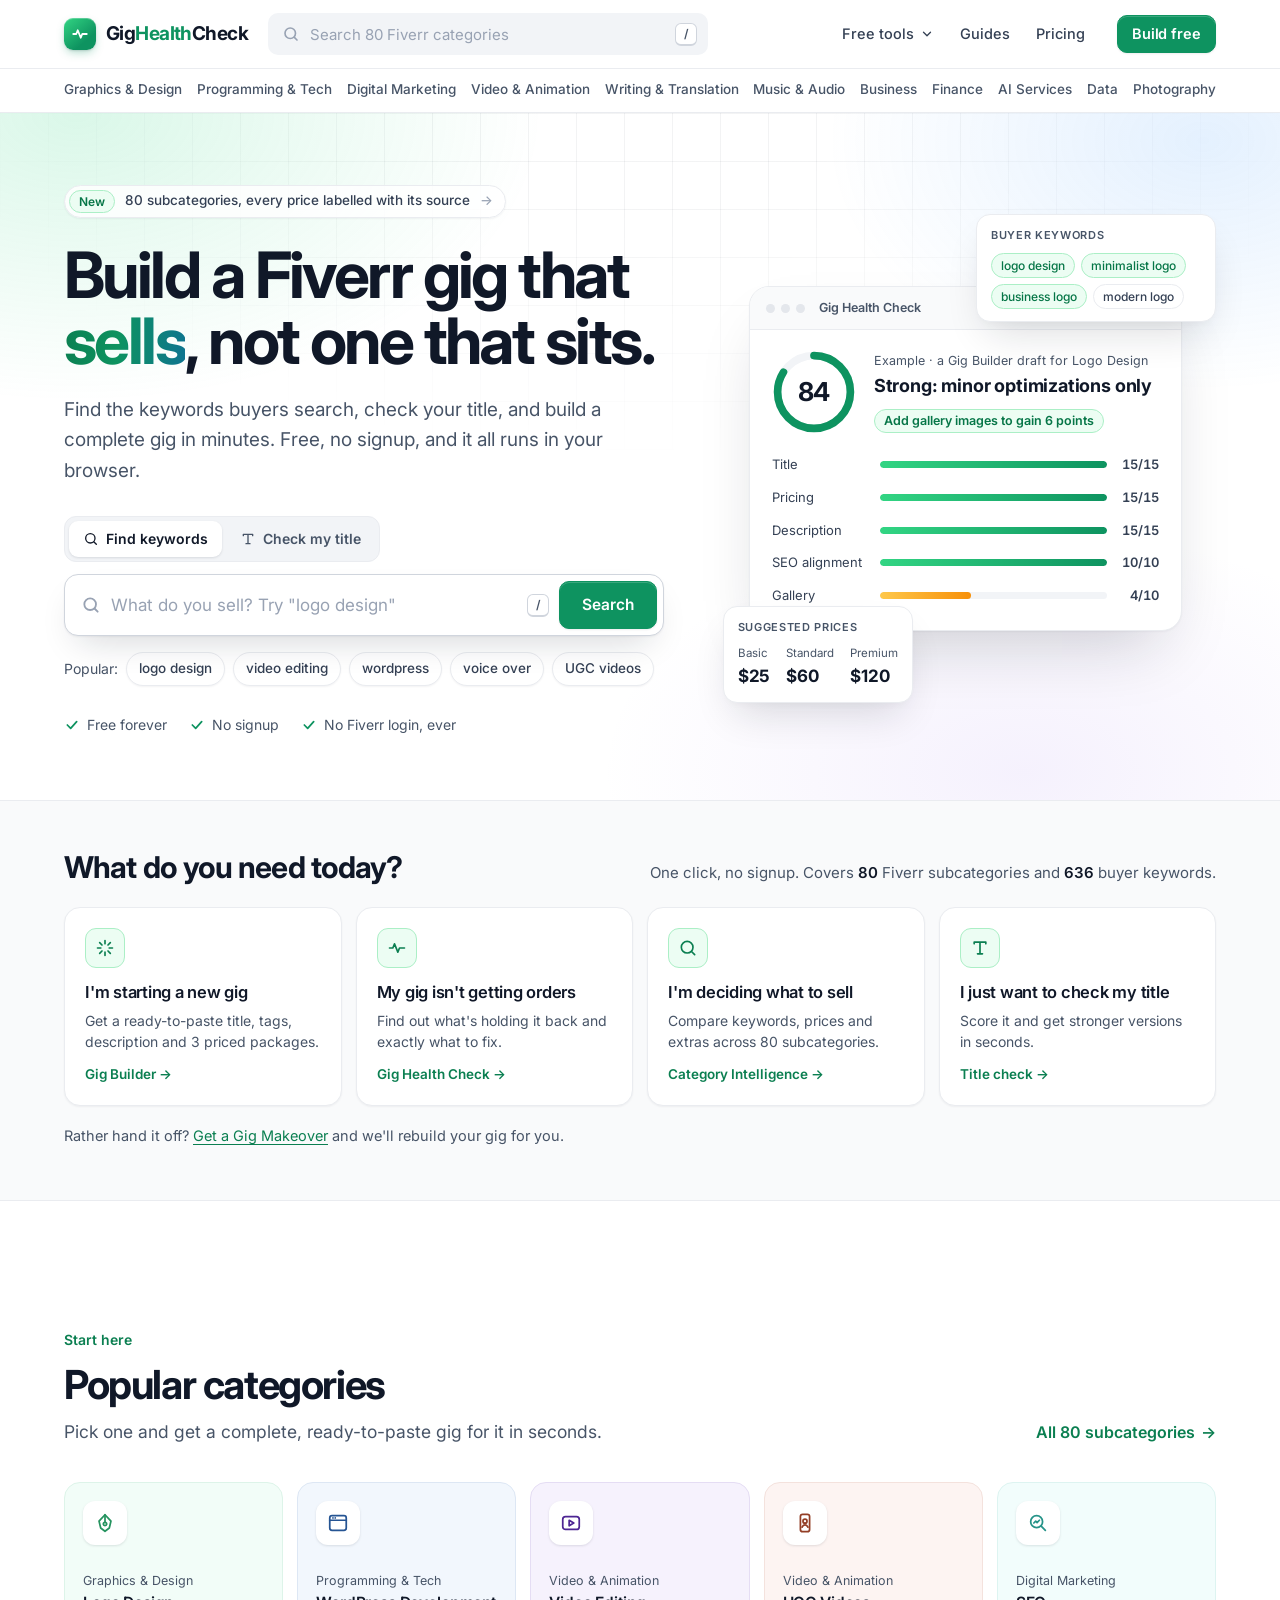
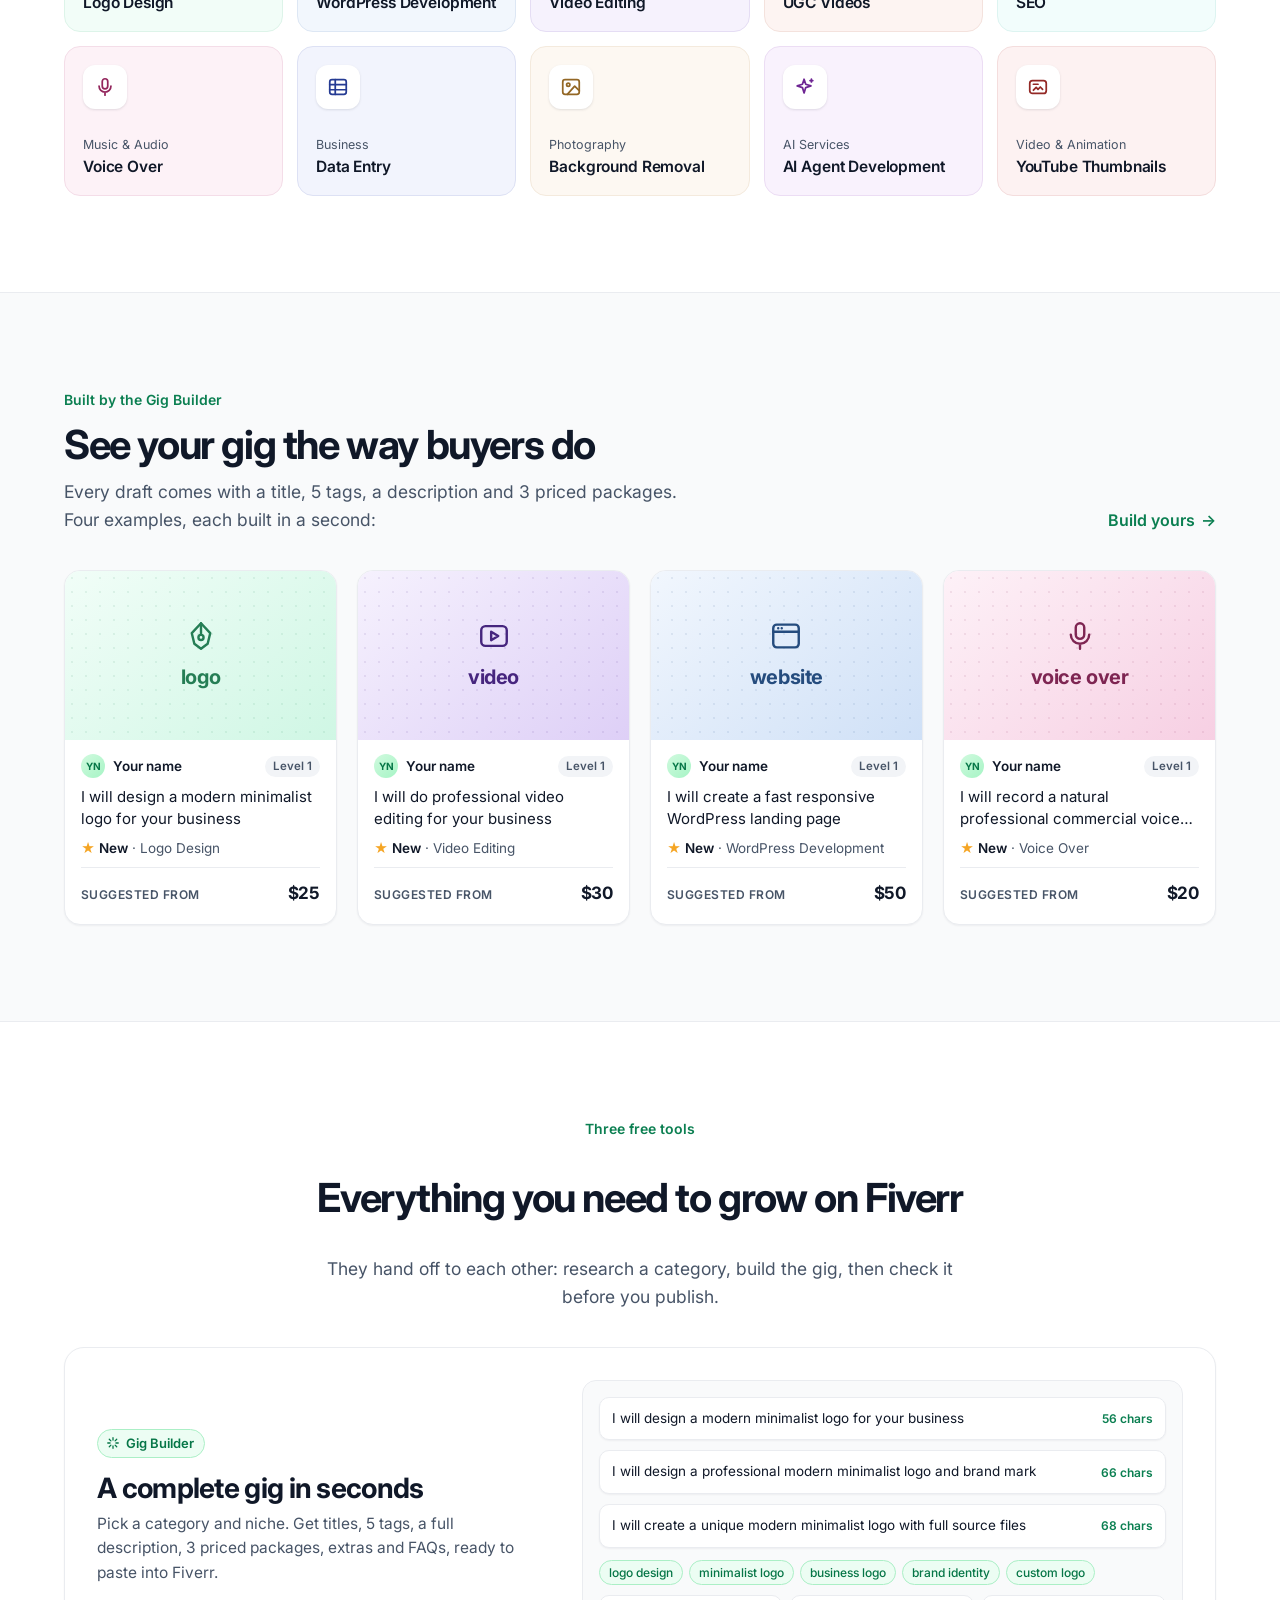
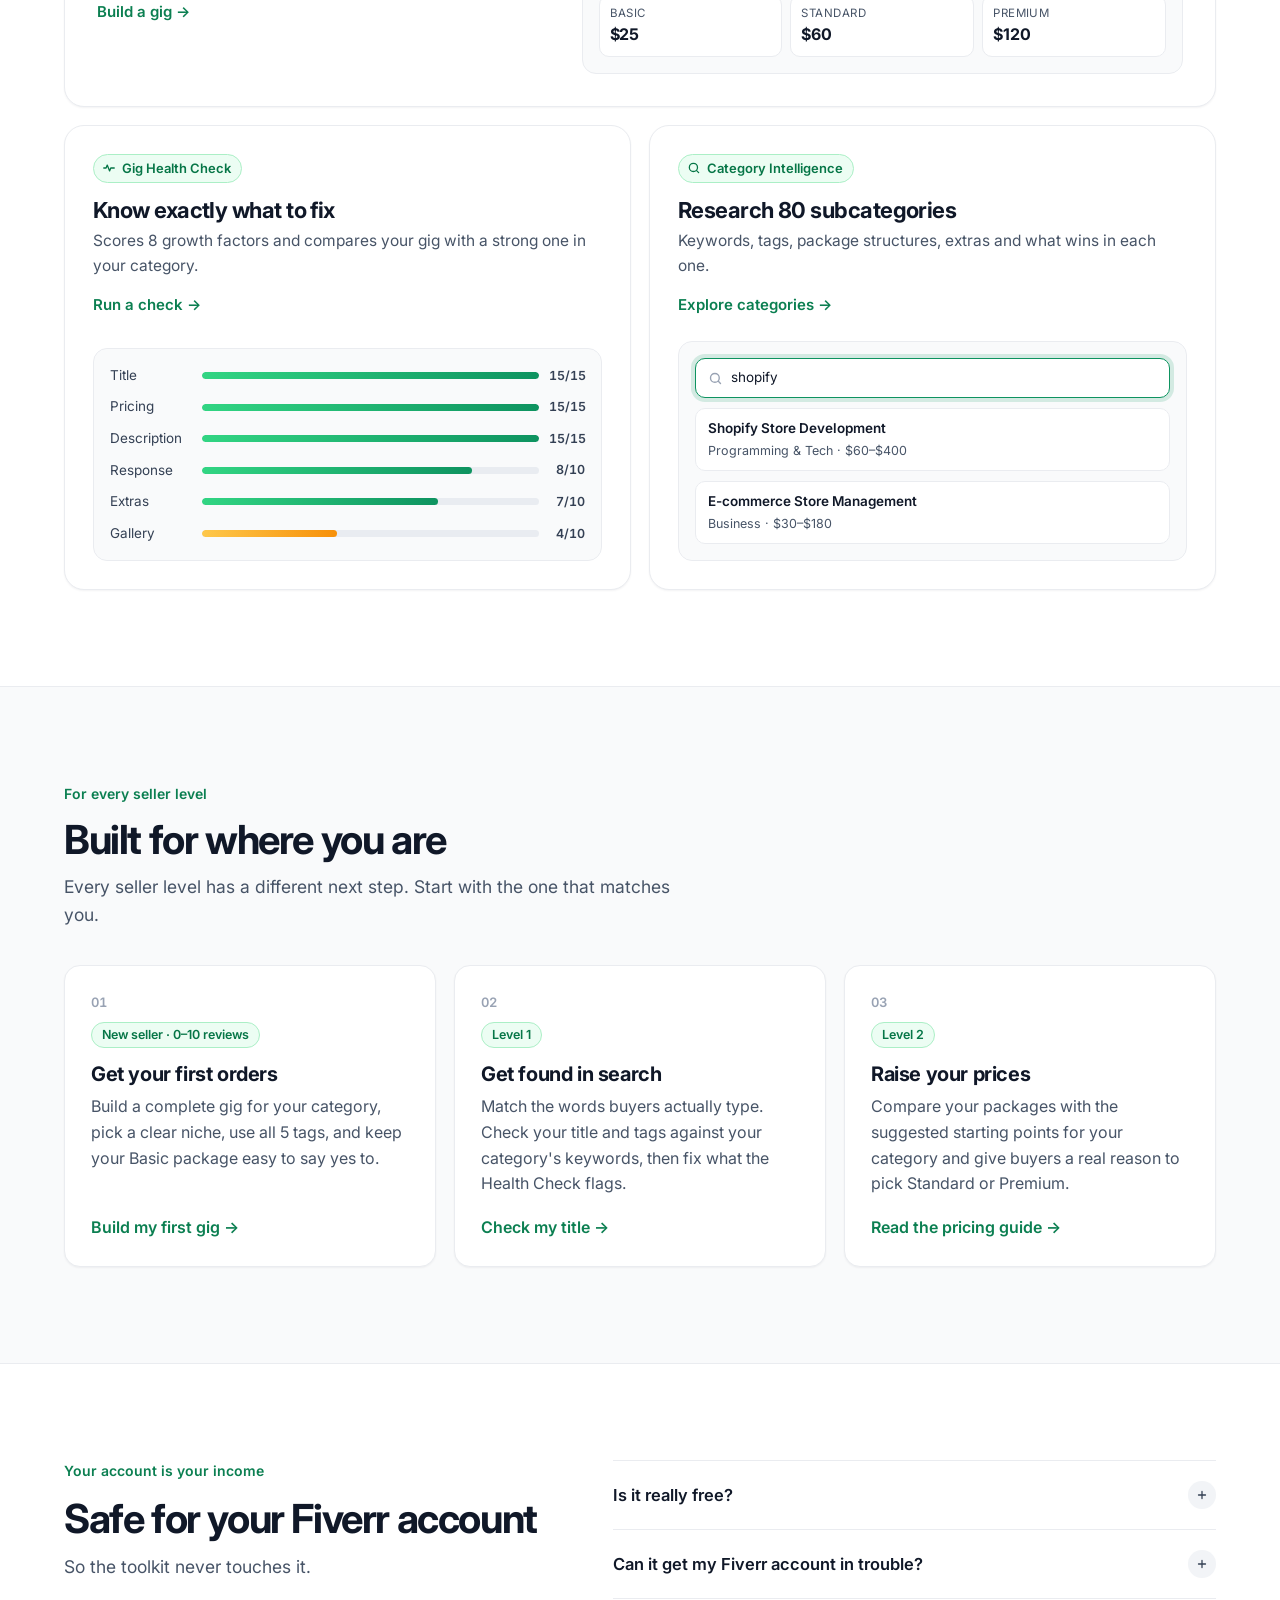
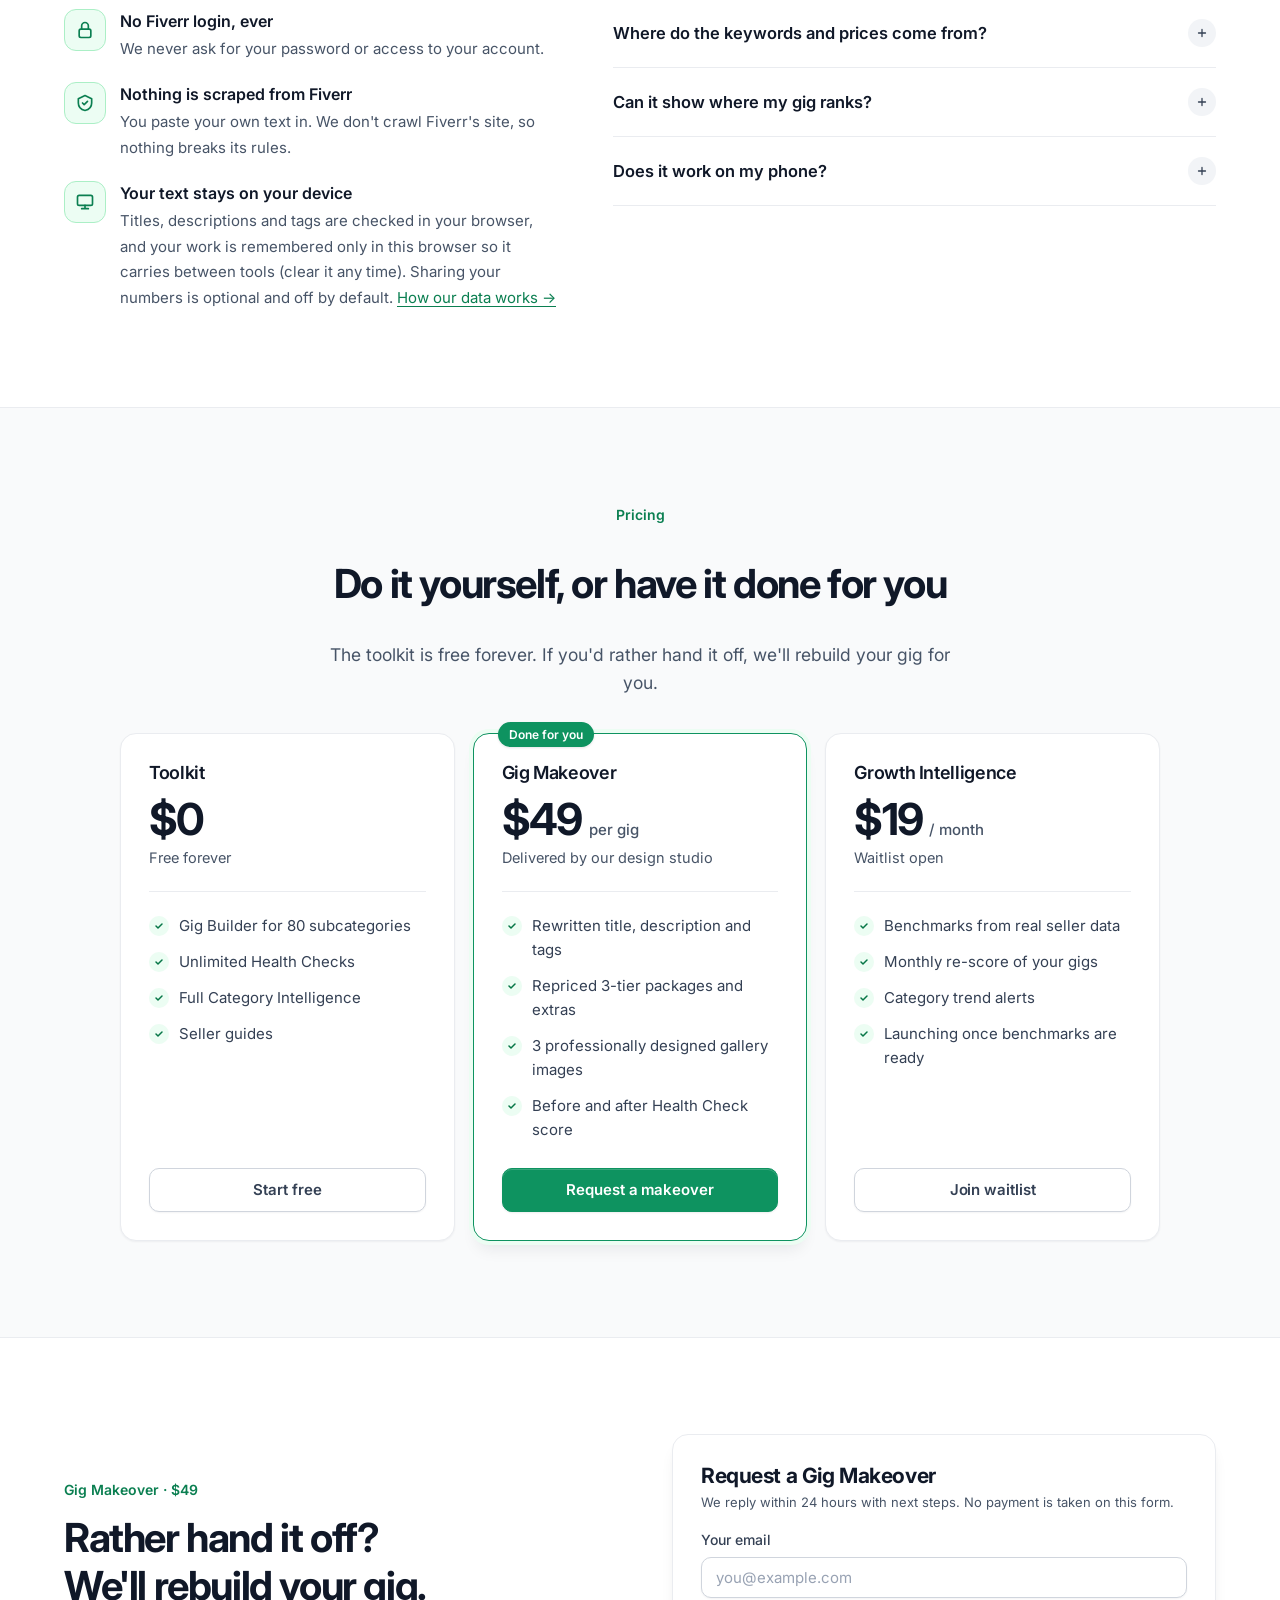
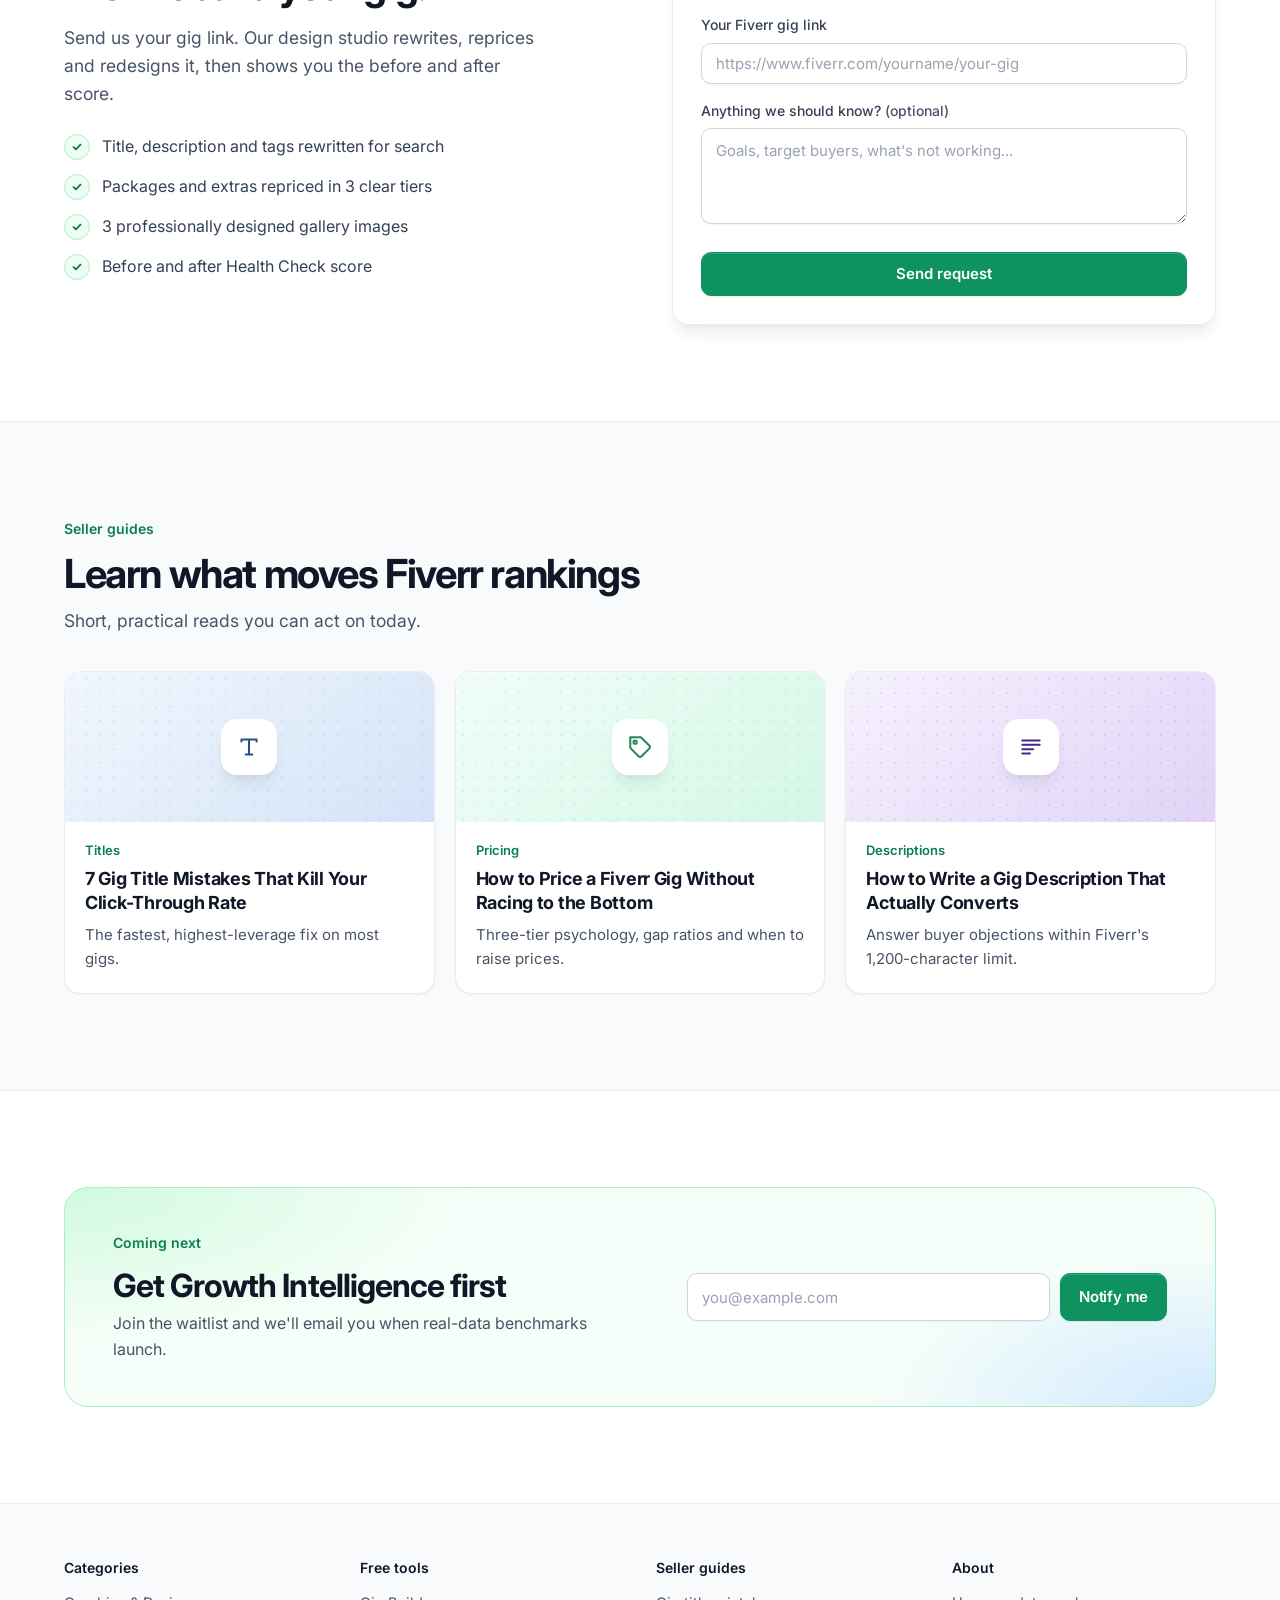
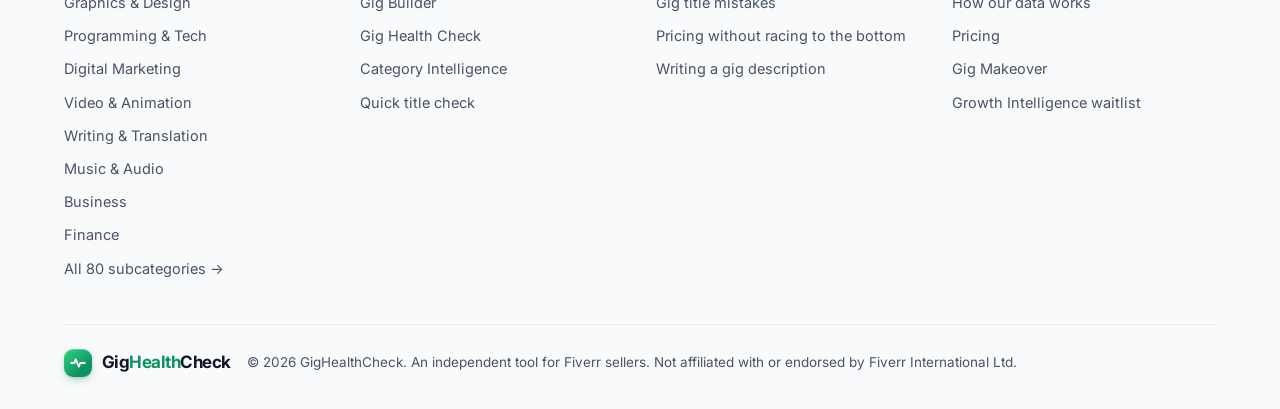
==== commit 2c9822c8: "Task-first homepage entry and shared seller memory across tools Sellers arrive with different proble" ====
--- a/index.html
+++ b/index.html
@@ -107,14 +107,33 @@
   .pv-tiers span{font-size:11.5px;color:var(--muted)}
   .pv-tiers b{display:block;font-size:17px;color:var(--text);letter-spacing:-.01em}
 
-  /* ---------- At a glance ---------- */
-  .stats{border-block:1px solid var(--border);background:var(--bg-soft)}
-  .stats-grid{display:grid;grid-template-columns:repeat(4,minmax(0,1fr))}
-  .stats-grid>div{padding:28px 0 28px 28px;border-left:1px solid var(--border)}
-  .stats-grid>div:first-child{border-left:0;padding-left:0}
-  .stats-grid b{display:block;font-size:clamp(28px,3vw,36px);font-weight:700;letter-spacing:-.035em;line-height:1.1;font-variant-numeric:tabular-nums}
-  .stats-grid span{display:block;margin-top:4px;font-size:14px;color:var(--muted)}
-  @media (max-width:760px){.stats-grid{grid-template-columns:repeat(2,minmax(0,1fr))}.stats-grid>div{padding:20px 0 20px 18px}.stats-grid>div:nth-child(odd){border-left:0;padding-left:0}.stats-grid>div:nth-child(n+3){border-top:1px solid var(--border)}}
+  /* ---------- Task chooser ---------- */
+  .start{border-block:1px solid var(--border);background:var(--bg-soft);padding:48px 0 52px}
+  .start-head{display:flex;justify-content:space-between;align-items:flex-end;gap:8px 32px;flex-wrap:wrap;margin-bottom:22px}
+  .start-head h2{margin:0;font-size:clamp(24px,2.6vw,30px);letter-spacing:-.03em}
+  .start-head p{margin:0;color:var(--muted);font-size:15px}
+  .start-head p b{color:var(--text);font-weight:600}
+  .tasks{display:grid;grid-template-columns:repeat(4,minmax(0,1fr));gap:14px}
+  @media (max-width:1000px){.tasks{grid-template-columns:repeat(2,minmax(0,1fr))}}
+  .task{display:flex;flex-direction:column;gap:14px;padding:20px;background:#fff;border:1px solid var(--border);border-radius:16px;color:var(--text);text-decoration:none;box-shadow:var(--shadow-xs);transition:border-color .2s,box-shadow .25s var(--ease),transform .25s var(--ease)}
+  .task:hover{border-color:var(--accent-line);box-shadow:var(--shadow-2);transform:translateY(-2px)}
+  .task-ic{width:40px;height:40px;flex:none;border-radius:11px;display:grid;place-items:center;background:var(--accent-soft);border:1px solid var(--accent-line);color:var(--accent-2)}
+  .task-ic svg{width:20px;height:20px;fill:none;stroke:currentColor;stroke-width:2;stroke-linecap:round;stroke-linejoin:round}
+  .task-txt{display:flex;flex-direction:column;gap:6px;flex:1}
+  .task b{font-size:16.5px;font-weight:600;letter-spacing:-.015em;line-height:1.3}
+  .task small{font-size:14px;color:var(--muted);line-height:1.5}
+  .task-go{margin-top:auto;padding-top:6px;font-size:13.5px;font-weight:600;color:var(--accent-2)}
+  .task:hover .task-go{text-decoration:underline}
+  /* Phones: compact rows, icon beside the text */
+  @media (max-width:560px){.tasks{grid-template-columns:minmax(0,1fr);gap:10px}.task{flex-direction:row;align-items:flex-start;padding:16px}.task-go{display:none}}
+  .resume{display:flex;align-items:center;gap:12px 18px;flex-wrap:wrap;margin-bottom:16px;padding:14px 16px;background:#fff;border:1px solid var(--accent-line);border-left:4px solid var(--accent);border-radius:14px;box-shadow:var(--shadow-xs)}
+  .resume[hidden]{display:none}
+  .resume-txt{flex:1 1 280px;min-width:0;font-size:15px;color:var(--muted)}
+  .resume-txt b{color:var(--text);font-weight:600}
+  .resume-acts{display:flex;align-items:center;gap:8px 14px;flex-wrap:wrap}
+  .resume-clear{font:inherit;font-size:14px;font-weight:600;color:var(--muted);background:none;border:0;padding:0;cursor:pointer;text-decoration:underline;text-underline-offset:3px}
+  .resume-clear:hover{color:var(--text)}
+  .start-alt{margin:18px 0 0;font-size:14.5px;color:var(--muted)}
 
   /* ---------- Results (search + title check) ---------- */
   .results .wrap{padding-top:32px}
@@ -416,7 +435,7 @@
             <button class="btn sb-go" type="submit">Check title</button>
           </form>
           <div class="finder-note" id="titleNote" hidden></div>
-          <div class="try">Checks length, the "I will" format, buyer keywords and spammy caps. Nothing is saved.</div>
+          <div class="try">Checks length, the "I will" format, buyer keywords and spammy caps. Saved in this browser only.</div>
         </div>
       </div>
 
@@ -456,13 +475,33 @@
   </div>
 </section>
 
-<!-- At a glance -->
-<section class="stats" aria-label="At a glance">
-  <div class="wrap stats-grid">
-    <div><b id="catCount">80</b><span>Fiverr subcategories covered</span></div>
-    <div><b id="kwCount">600+</b><span>buyer keywords mapped</span></div>
-    <div><b>8</b><span>growth factors in every check</span></div>
-    <div><b>$0</b><span>free forever, no signup</span></div>
+<!-- ============ TASK CHOOSER: one click to the right tool, no questionnaire ============ -->
+<section class="start" id="start" aria-labelledby="start-h">
+  <div class="wrap">
+    <div class="start-head">
+      <h2 id="start-h">What do you need today?</h2>
+      <p>One click, no signup. Covers <b id="catCount">80</b> Fiverr subcategories and <b id="kwCount">600+</b> buyer keywords.</p>
+    </div>
+    <div class="resume" id="resume" hidden></div>
+    <div class="tasks">
+      <a class="task" href="builder.html" data-task="build">
+        <span class="task-ic"><svg viewBox="0 0 24 24" aria-hidden="true"><path d="M12 3v4M12 17v4M3 12h4M17 12h4M5.6 5.6l2.8 2.8M15.6 15.6l2.8 2.8M5.6 18.4l2.8-2.8M15.6 8.4l2.8-2.8"/></svg></span>
+        <span class="task-txt"><b>I'm starting a new gig</b><small>Get a ready-to-paste title, tags, description and 3 priced packages.</small><span class="task-go">Gig Builder →</span></span>
+      </a>
+      <a class="task" href="tool.html" data-task="check">
+        <span class="task-ic"><svg viewBox="0 0 24 24" aria-hidden="true"><path d="M3 12h4l2-5 4 10 2-5h6"/></svg></span>
+        <span class="task-txt"><b>My gig isn't getting orders</b><small>Find out what's holding it back and exactly what to fix.</small><span class="task-go">Gig Health Check →</span></span>
+      </a>
+      <a class="task" href="categories.html" data-task="research">
+        <span class="task-ic"><svg viewBox="0 0 24 24" aria-hidden="true"><circle cx="11" cy="11" r="7"/><path d="m20 20-3.5-3.5"/></svg></span>
+        <span class="task-txt"><b>I'm deciding what to sell</b><small>Compare keywords, prices and extras across 80 subcategories.</small><span class="task-go">Category Intelligence →</span></span>
+      </a>
+      <a class="task" href="#finder" data-tab="title">
+        <span class="task-ic"><svg viewBox="0 0 24 24" aria-hidden="true"><path d="M5 7V5h14v2M12 5v14M9 19h6"/></svg></span>
+        <span class="task-txt"><b>I just want to check my title</b><small>Score it and get stronger versions in seconds.</small><span class="task-go">Title check →</span></span>
+      </a>
+    </div>
+    <p class="start-alt">Rather hand it off? <a href="#makeover">Get a Gig Makeover</a> and we'll rebuild your gig for you.</p>
   </div>
 </section>
 
@@ -611,7 +650,7 @@
         </div>
         <div class="promise">
           <span class="p-icon"><svg viewBox="0 0 24 24" aria-hidden="true"><rect x="3" y="4" width="18" height="12" rx="2"/><path d="M8 20h8M12 16v4"/></svg></span>
-          <div><b>Your text stays on your device</b><span>Titles, descriptions and tags are checked in your browser. Sharing your numbers is optional and off by default. <a href="data.html">How our data works →</a></span></div>
+          <div><b>Your text stays on your device</b><span>Titles, descriptions and tags are checked in your browser, and your work is remembered only in this browser so it carries between tools (clear it any time). Sharing your numbers is optional and off by default. <a href="data.html">How our data works →</a></span></div>
         </div>
       </div>
     </div>
@@ -829,6 +868,7 @@
 <script src="data/categories-8.js"></script>
 <script src="data/meta.js"></script>
 <script src="assets/trust.js"></script>
+<script src="assets/context.js"></script>
 <script src="assets/builder.js"></script>
 <script src="assets/scoring.js"></script>
 <script src="assets/finder.js"></script>
@@ -861,6 +901,32 @@
       </a>`;
     }).join('');
   }
+
+  // Task chooser: returning sellers can pick up where they left off, and the task links
+  // open on their own category instead of an empty form
+  const Ctx = window.SellerContext;
+  const resume = document.getElementById('resume');
+  const tasks = Array.from(document.querySelectorAll('.task'));
+  tasks.forEach(a => { a.dataset.href = a.getAttribute('href'); });
+  function showResume() {
+    const { gig, explore } = Ctx ? Ctx.get() : {};
+    const cat = byId[(gig && gig.cat) || (explore && explore.cat)];
+    tasks.forEach(a => {
+      const t = a.dataset.task;
+      a.setAttribute('href', cat && t === 'build' ? 'builder.html?cat=' + cat.id : cat && t === 'research' ? 'categories.html#' + cat.id : a.dataset.href);
+    });
+    if (!cat && !(gig && gig.title)) { resume.hidden = true; return; }
+    const title = gig && gig.title ? (gig.title.length > 70 ? gig.title.slice(0, 68) + '…' : gig.title) : '';
+    resume.innerHTML = `<span class="resume-txt">Pick up where you left off: ${title ? `<b>“${esc(title)}”</b>${cat ? ' · ' + esc(cat.name) : ''}` : `<b>${esc(cat.name)}</b>`}</span>
+      <span class="resume-acts">
+        ${gig ? '<a class="btn btn-sm" href="tool.html">Check my gig →</a>' : ''}
+        ${cat ? `<a class="btn btn-sm${gig ? ' btn-ghost' : ''}" href="builder.html?cat=${cat.id}">Open in Builder</a>` : ''}
+        <button type="button" class="resume-clear">Clear saved info</button>
+      </span>`;
+    resume.hidden = false;
+    resume.querySelector('.resume-clear').addEventListener('click', () => { Ctx.clear(); showResume(); });
+  }
+  if (Ctx) showResume();
 })();
 </script>
 <script data-goatcounter="https://gighealthcheck.goatcounter.com/count" async src="//gc.zgo.at/count.js"></script>
--- a/assets/site.css
+++ b/assets/site.css
@@ -363,3 +363,10 @@
   *,*::before,*::after{animation-duration:.01ms!important;animation-iteration-count:1!important;transition-duration:.01ms!important;transition-delay:0s!important;scroll-behavior:auto!important}
   .js [data-reveal]{opacity:1;translate:none}
 }
+
+/* ---------- "Saved in this browser" note (assets/context.js) ---------- */
+.saved-note{display:flex;align-items:center;flex-wrap:wrap;gap:6px 10px;margin:-14px 0 24px;font-size:13.5px;color:var(--muted)}
+.saved-note[hidden]{display:none}
+.saved-note svg{width:16px;height:16px;flex:none;fill:none;stroke:var(--accent);stroke-width:2.6;stroke-linecap:round;stroke-linejoin:round}
+.saved-note button{font:inherit;font-size:13.5px;font-weight:600;color:var(--accent-2);background:none;border:0;padding:0;cursor:pointer;text-decoration:underline;text-underline-offset:3px}
+.saved-note button:hover{color:var(--accent-deep)}
